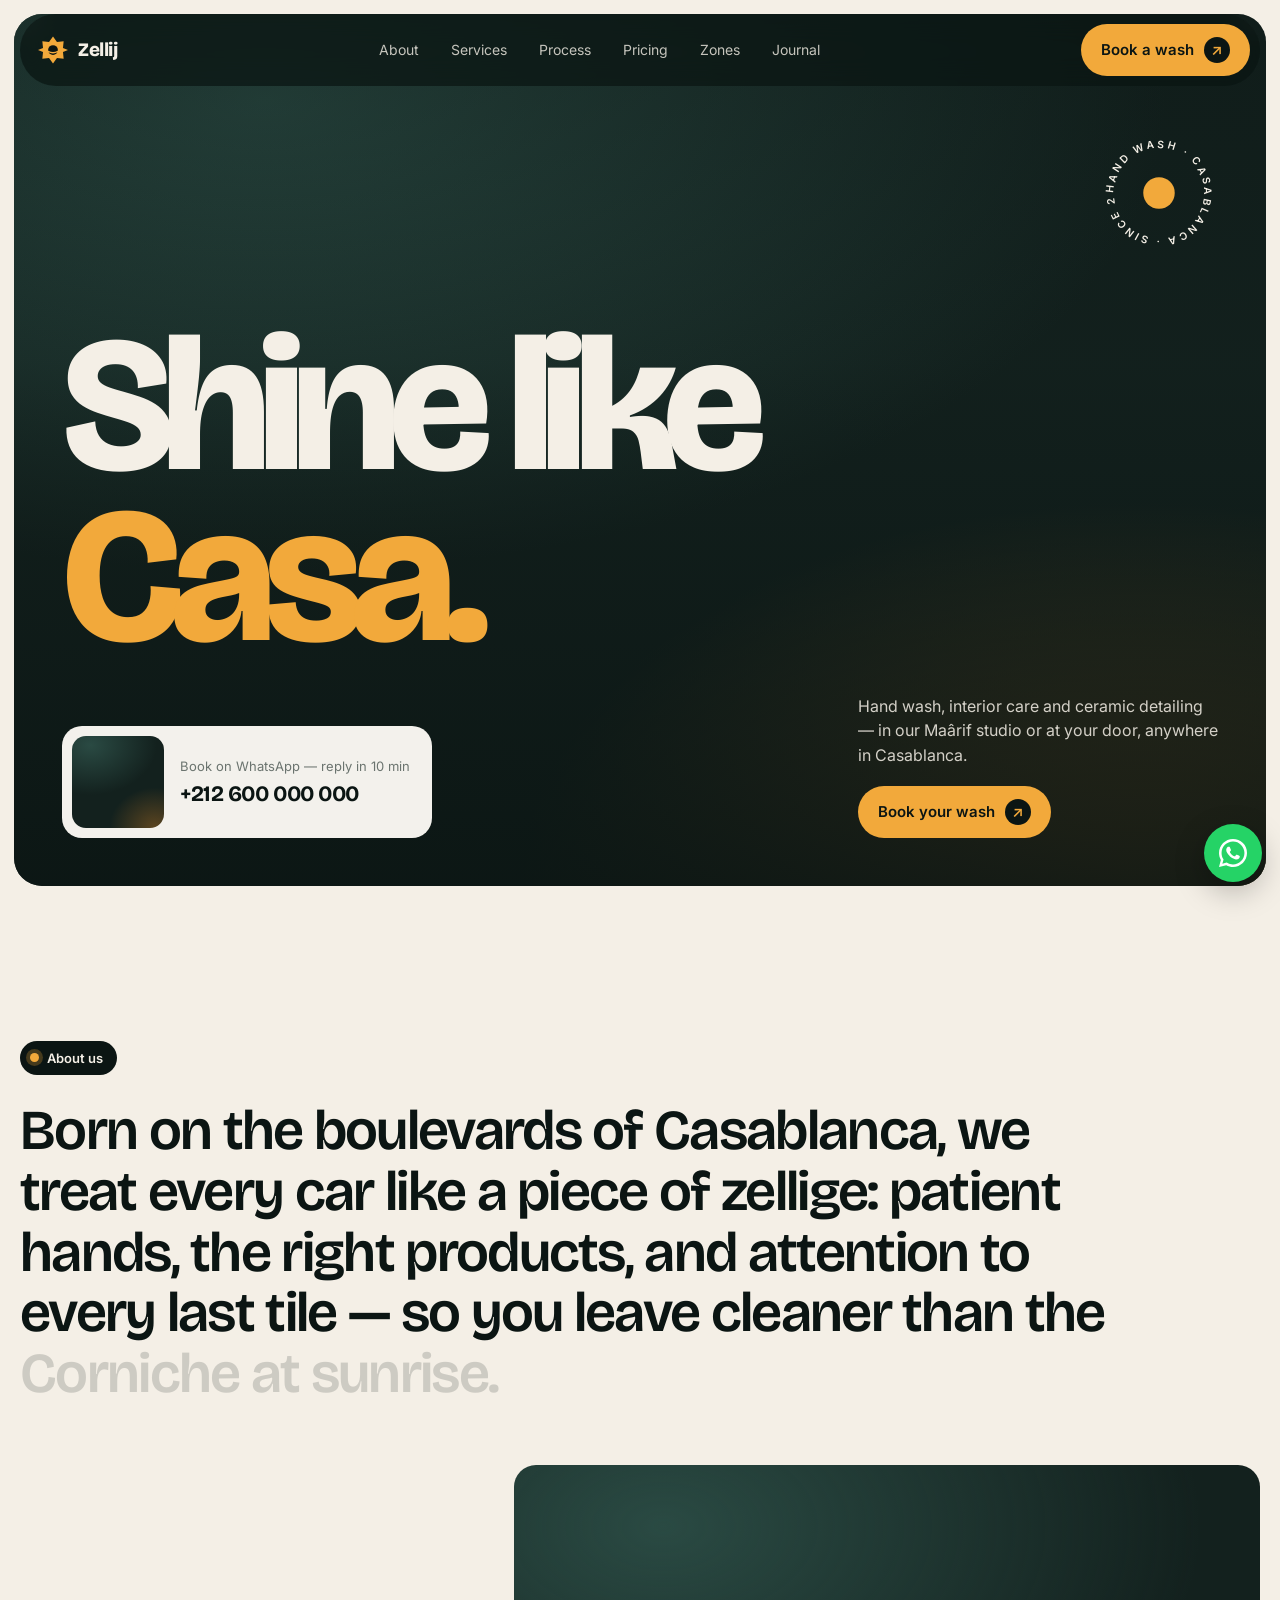
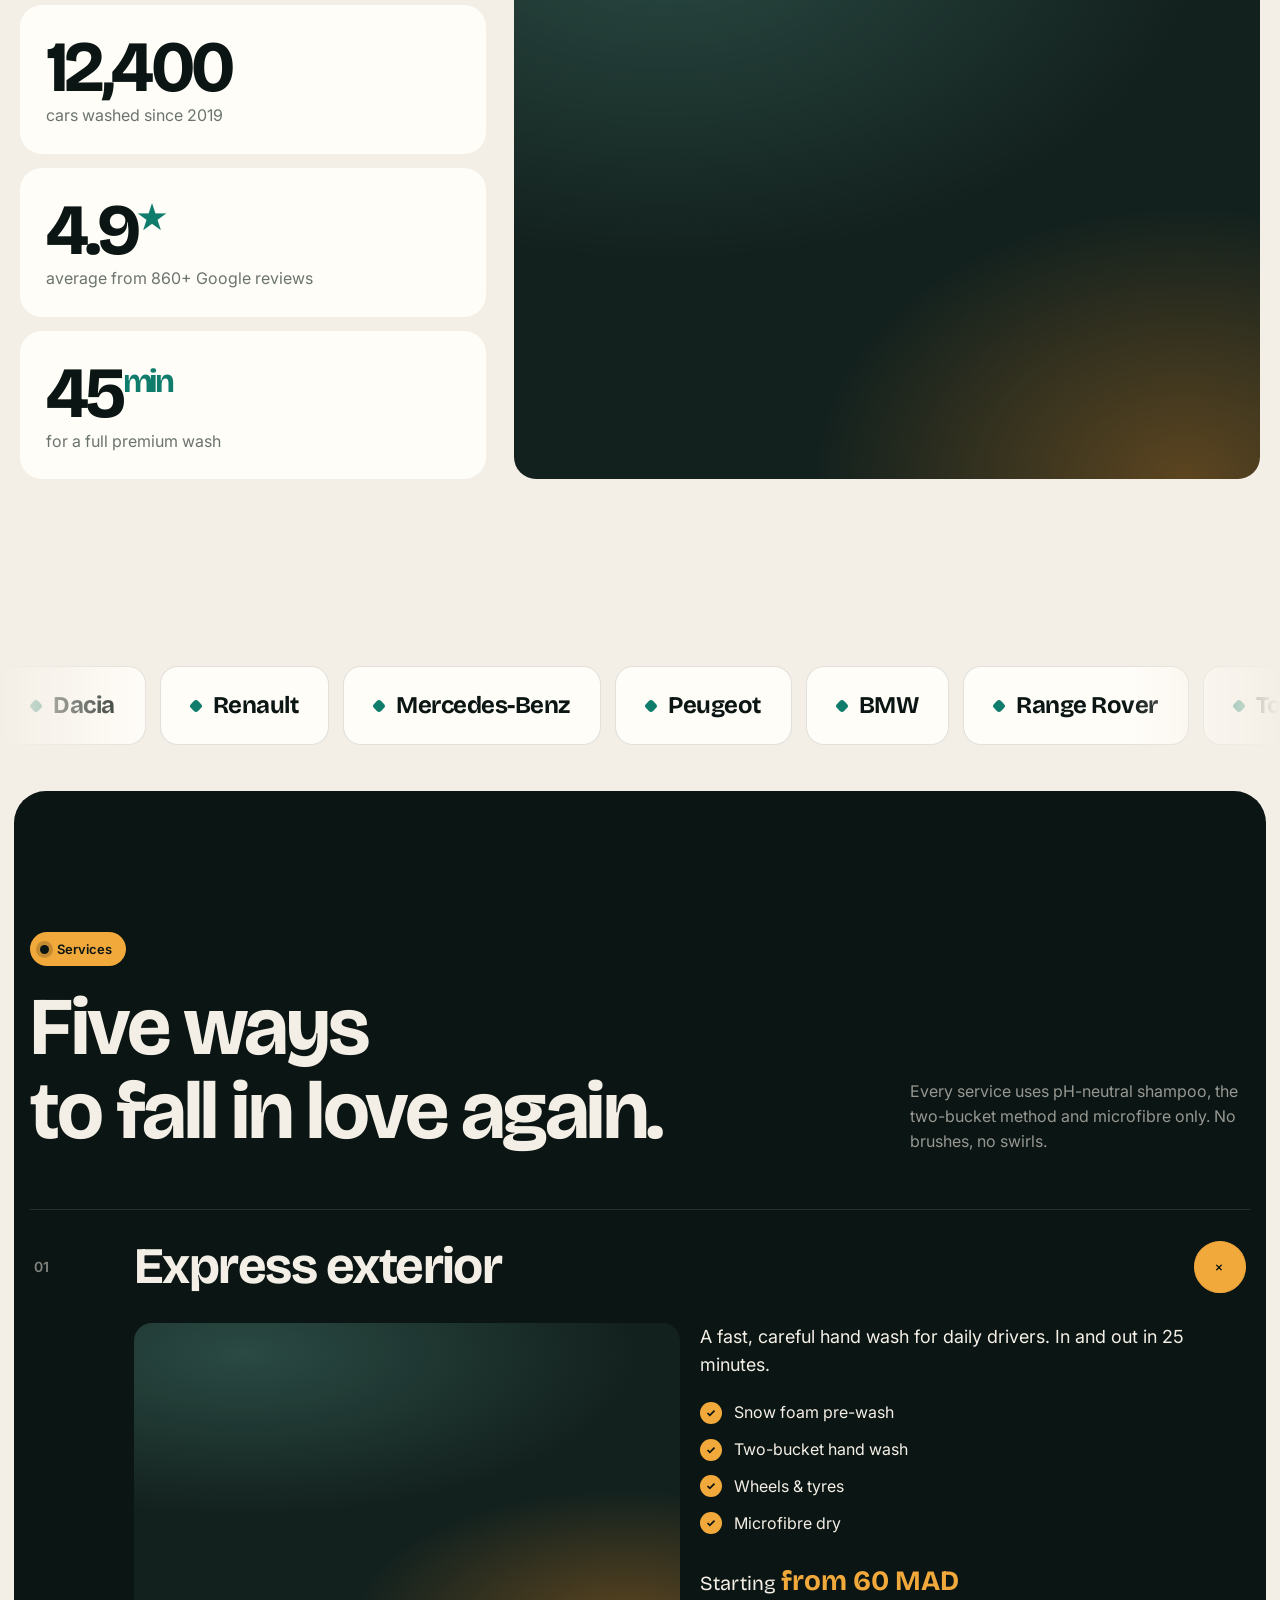
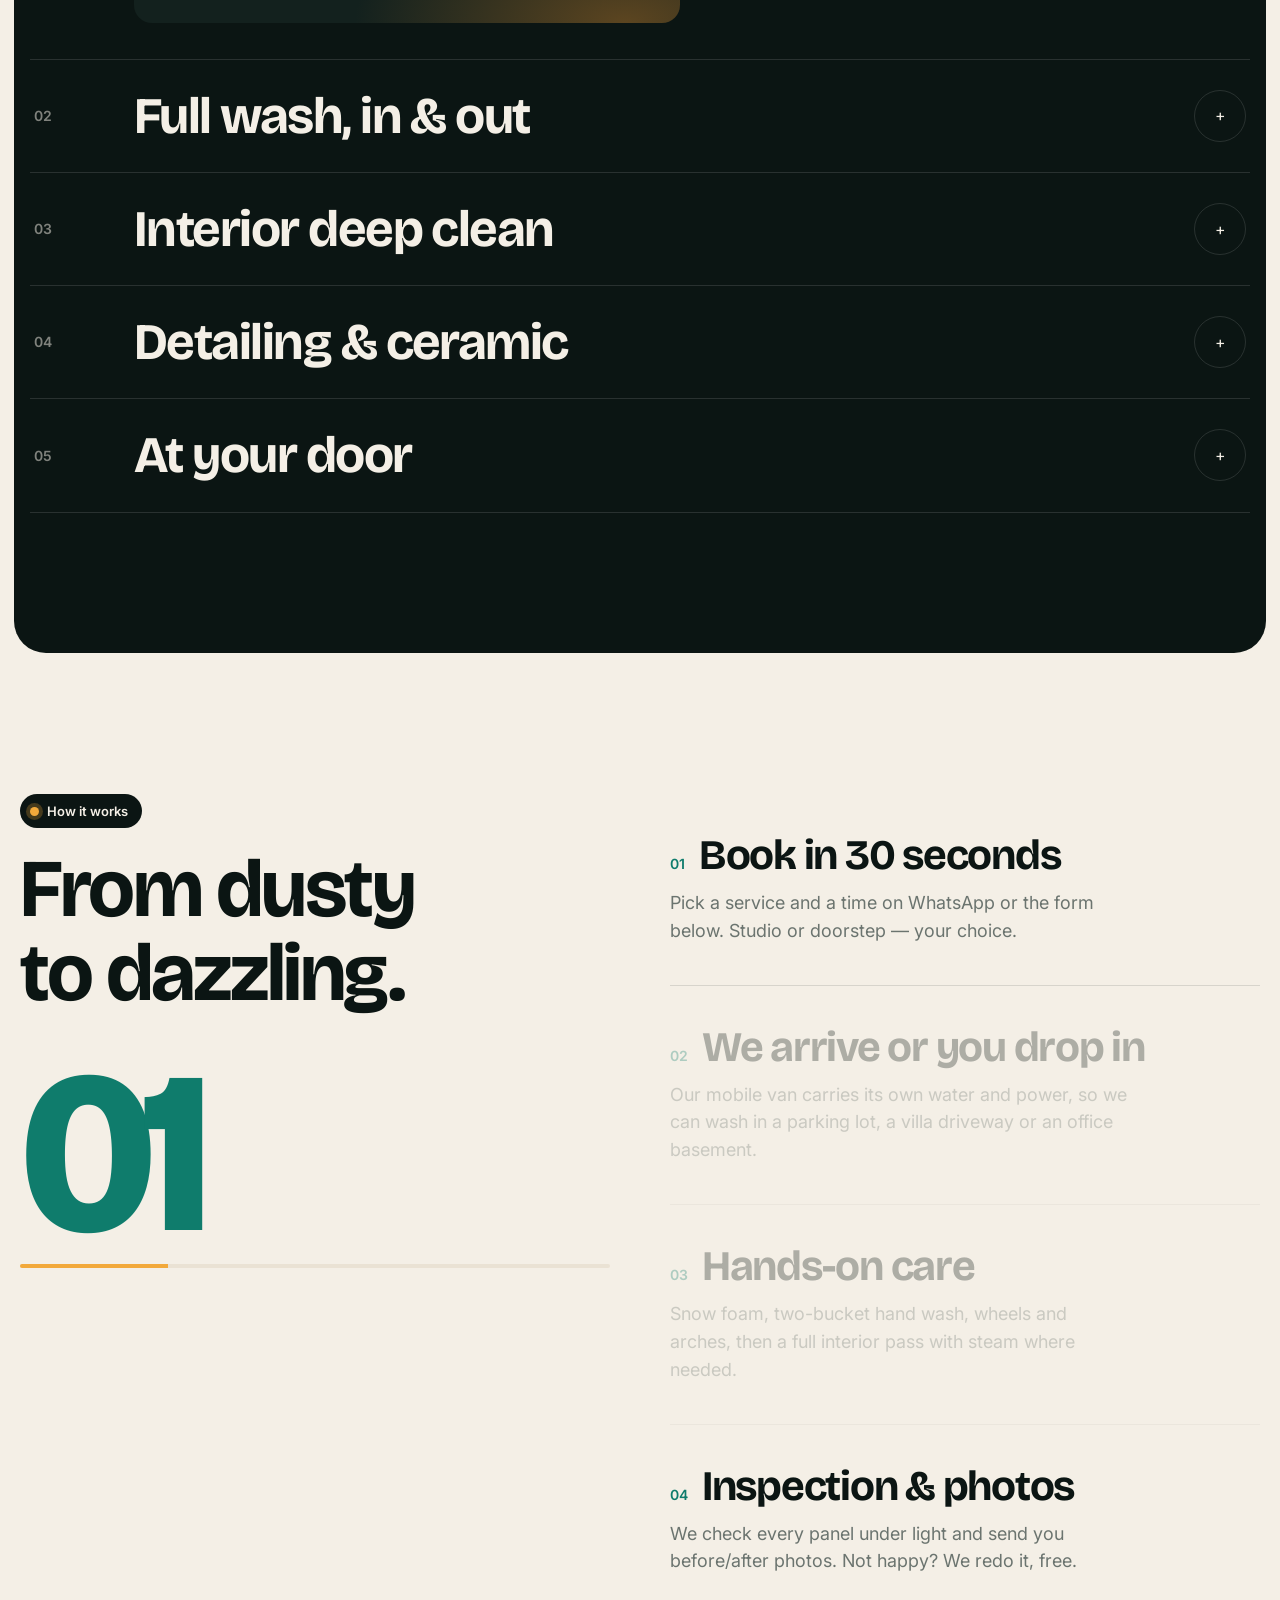
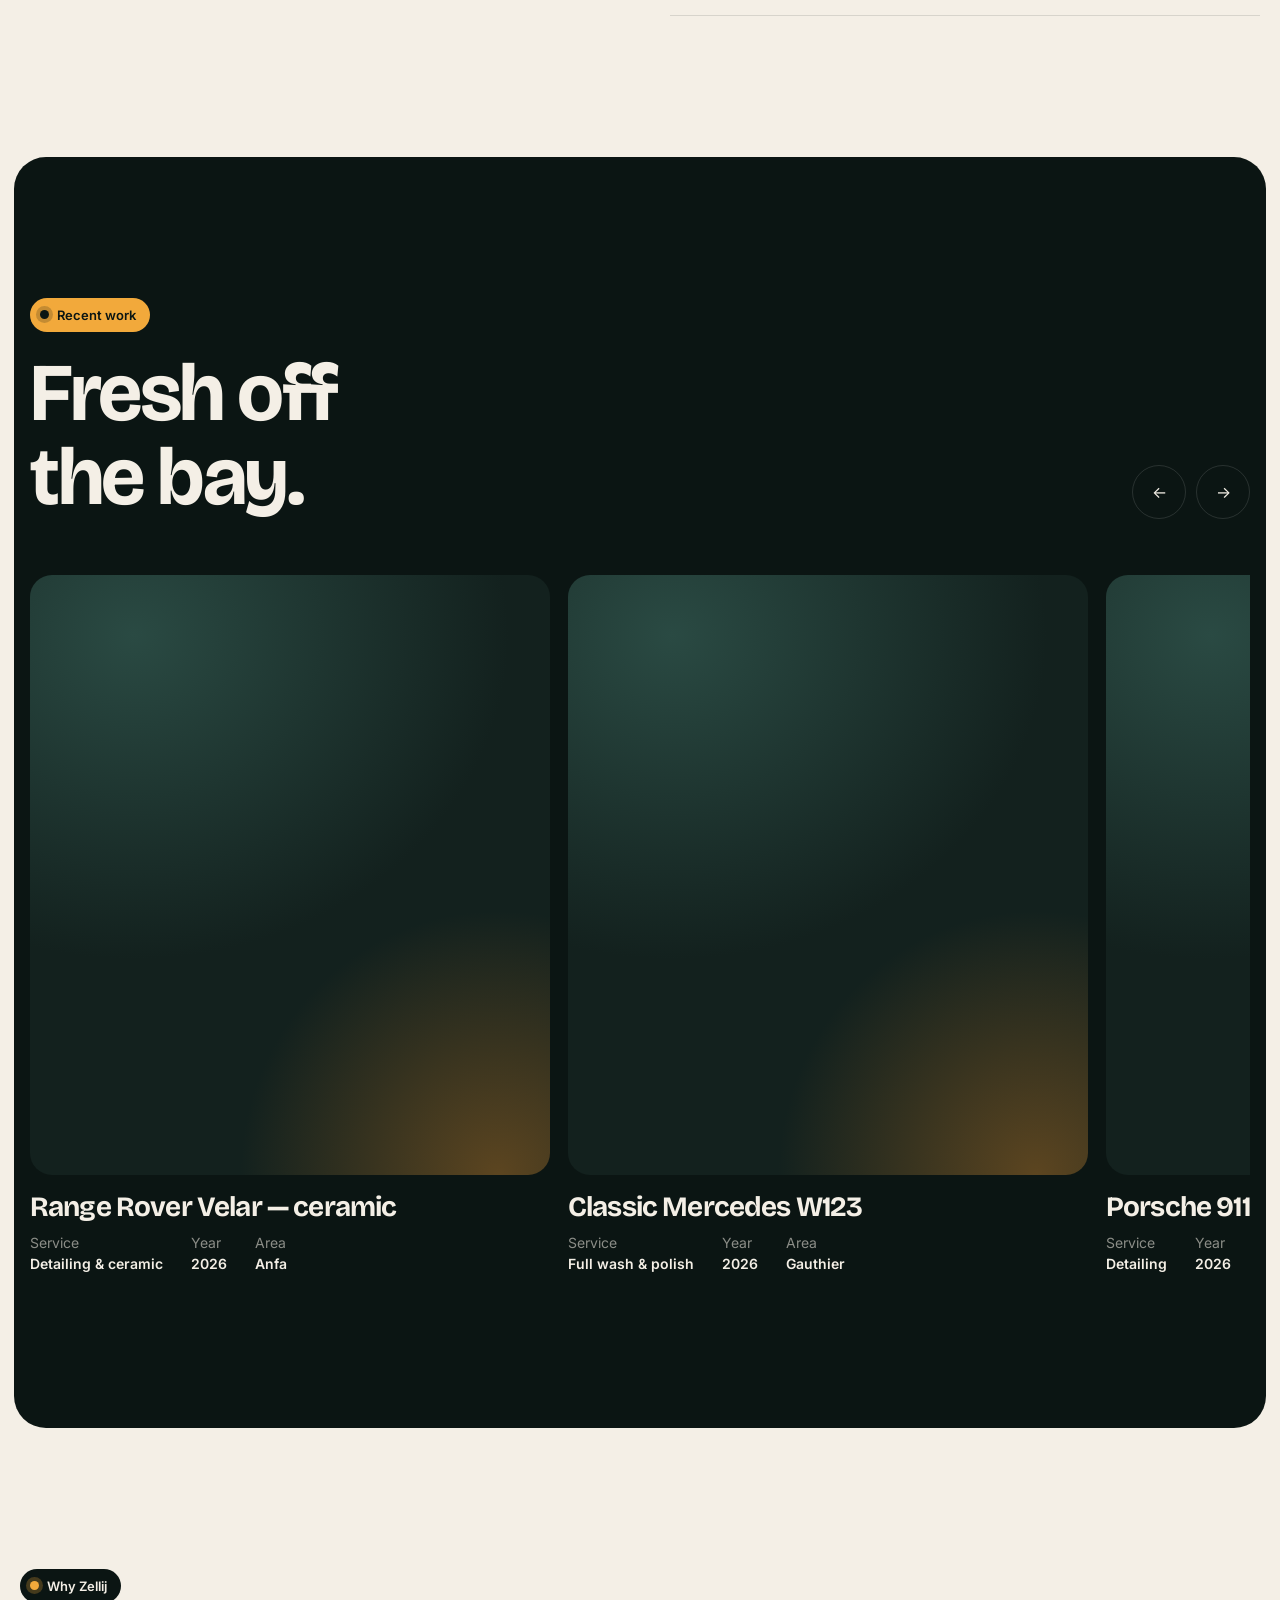
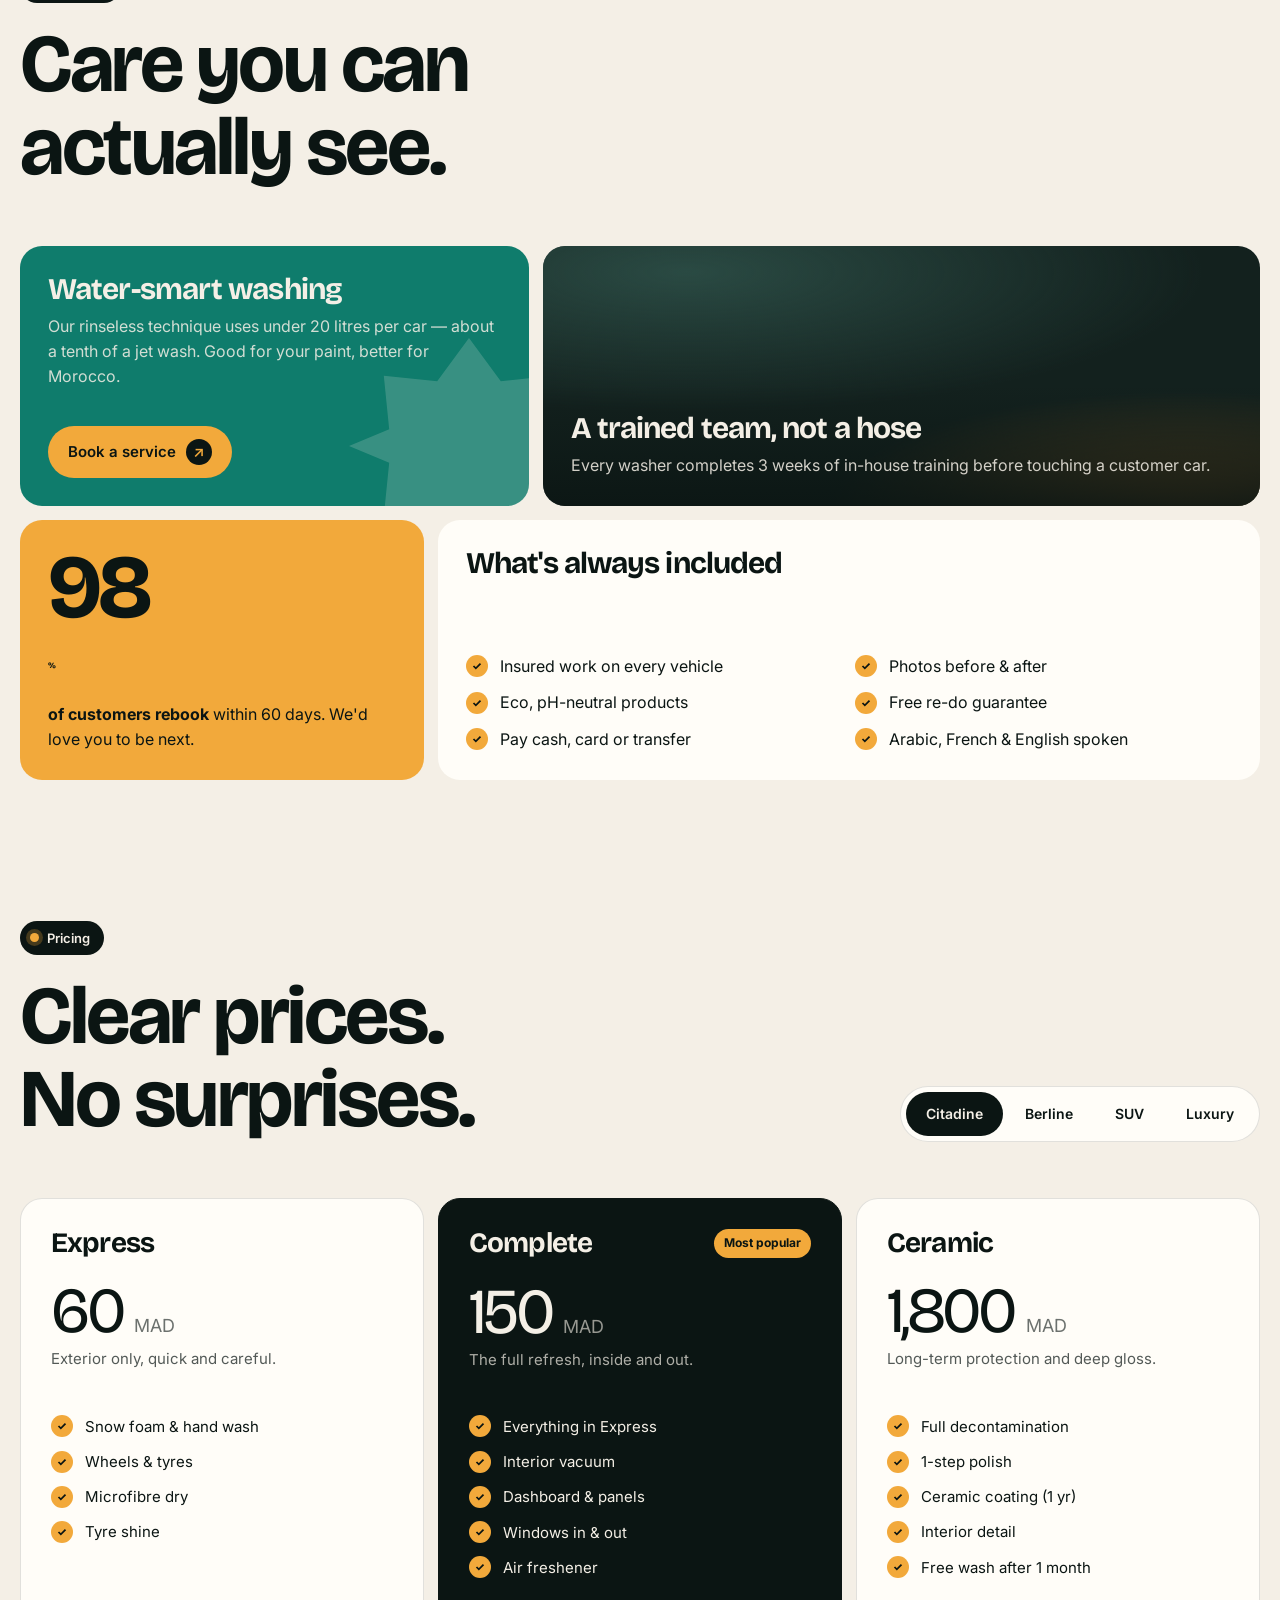
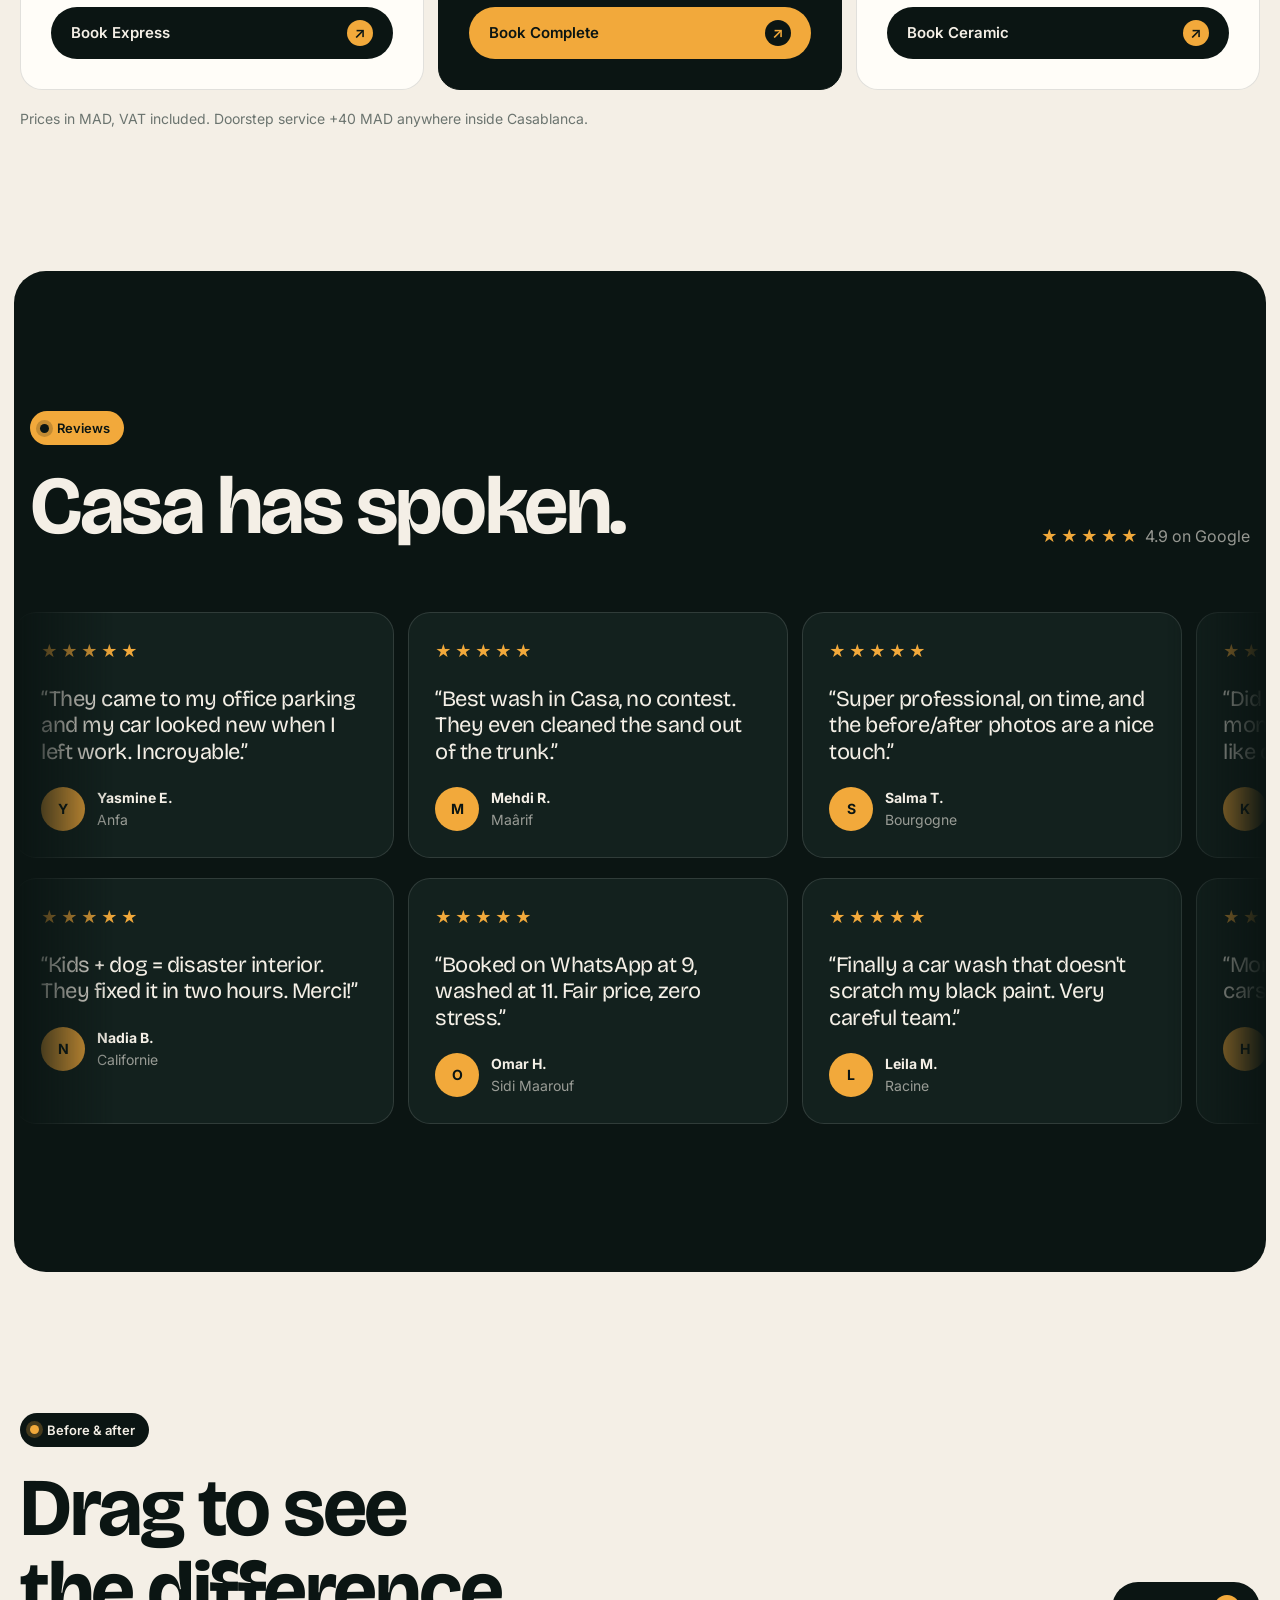
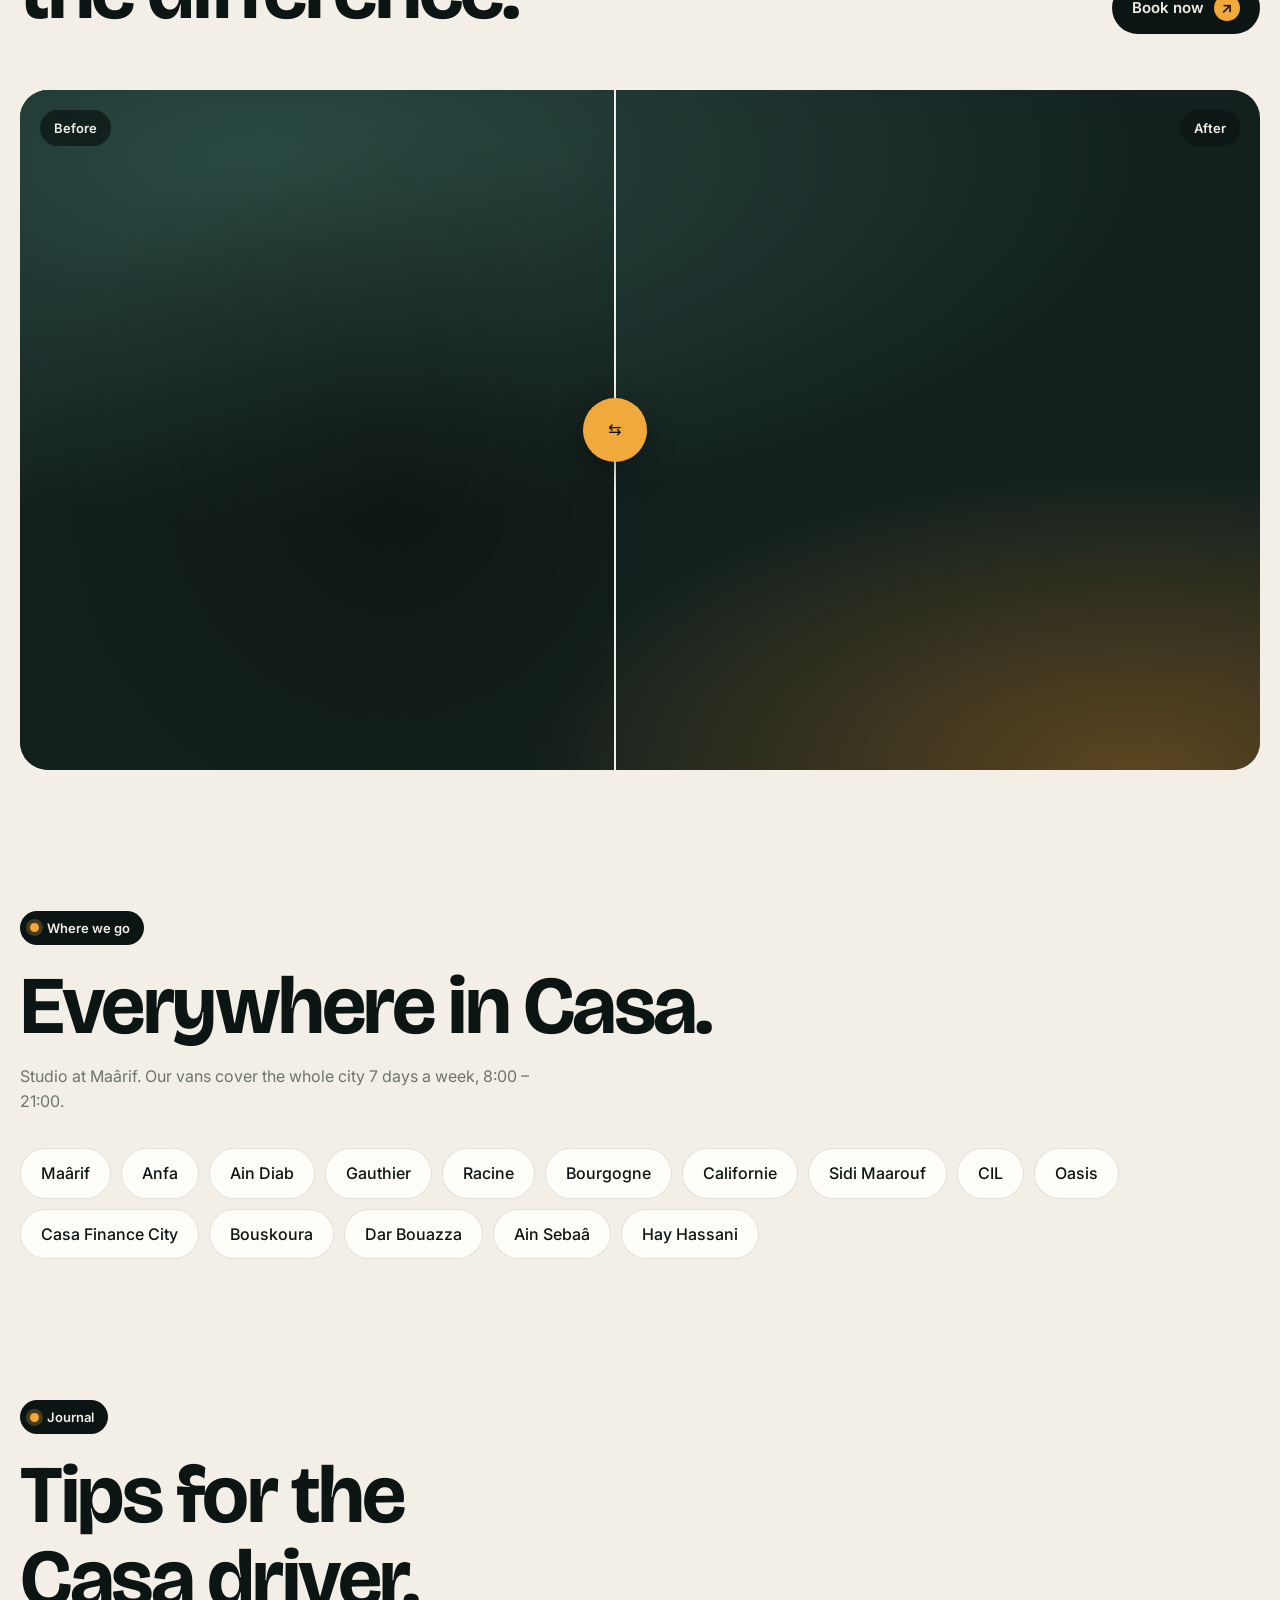
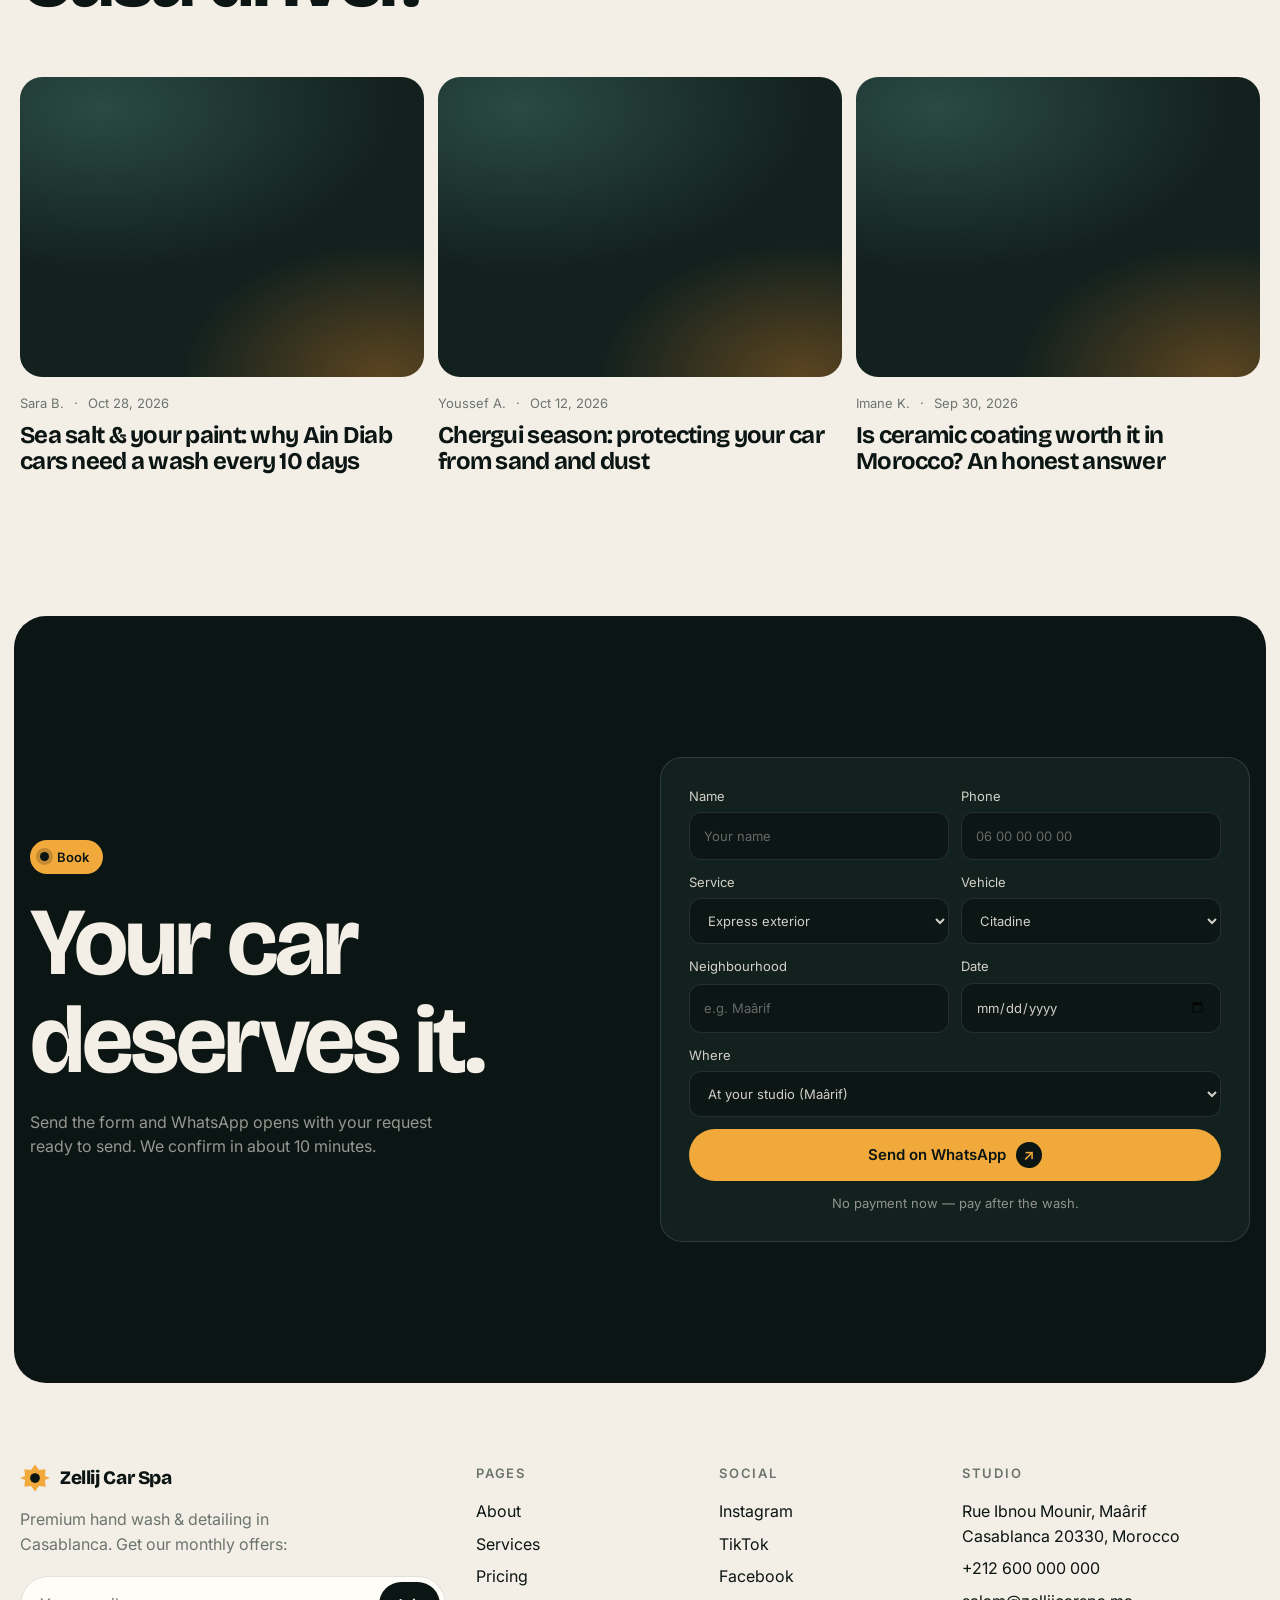
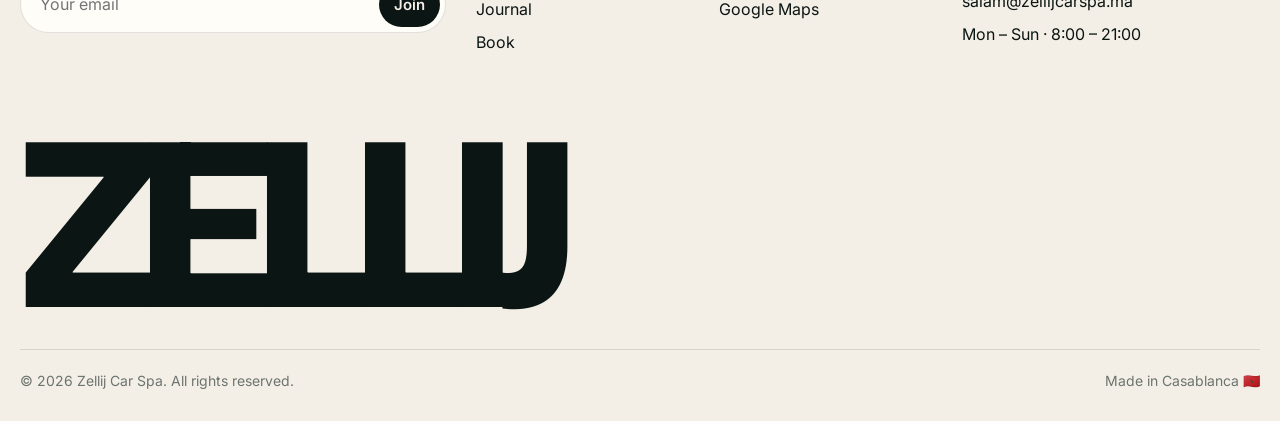
==== index.html @ 651a8e8e "Zellij Car Spa: first version of the website Co-Authored-By: Claude Opus 5.5 <noreply@anthropic.com>" ====
<!doctype html>
<html lang="en">
<head>
<meta charset="utf-8">
<meta name="viewport" content="width=device-width, initial-scale=1">
<title>Zellij Car Spa — Casablanca</title>
<meta name="description" content="Premium car wash & detailing in Casablanca. In-studio in Maârif or at your door anywhere in Casa. Book on WhatsApp.">
<link rel="preconnect" href="https://fonts.googleapis.com">
<link rel="preconnect" href="https://fonts.gstatic.com" crossorigin>
<link href="https://fonts.googleapis.com/css2?family=Bricolage+Grotesque:opsz,wght@12..96,500;12..96,700;12..96,800&family=Inter:wght@400;500;600&display=swap" rel="stylesheet">
<style>
:root{
  --ink:#0B1513;
  --ink-2:#13211E;
  --ink-3:#1C2E2A;
  --sand:#F4EFE6;
  --sand-2:#EAE2D4;
  --paper:#FFFDF8;
  --teal:#0F7C6C;
  --teal-2:#14A08B;
  --saffron:#F2A93B;
  --saffron-2:#FFC266;
  --muted:#6B746F;
  --line:rgba(11,21,19,.12);
  --line-d:rgba(255,255,255,.12);
  --r:22px;
  --ease:cubic-bezier(.2,.8,.2,1);
}
*{box-sizing:border-box;margin:0;padding:0}
html{scroll-behavior:smooth}
body{background:var(--sand);color:var(--ink);font-family:Inter,system-ui,sans-serif;font-size:16px;line-height:1.55;-webkit-font-smoothing:antialiased;overflow-x:hidden}
img{display:block;max-width:100%}
a{color:inherit;text-decoration:none}
button{font:inherit;cursor:pointer;border:0;background:none;color:inherit}
h1,h2,h3,h4{font-family:"Bricolage Grotesque",sans-serif;font-weight:700;letter-spacing:-.03em;line-height:1.02}
.wrap{width:min(1240px,100% - 32px);margin-inline:auto}
section{position:relative}

/* ---------- image slots (gradient fallback if a photo fails) ---------- */
.ph{position:relative;overflow:hidden;background:
  radial-gradient(120% 90% at 20% 10%,#2a4a43 0,transparent 60%),
  radial-gradient(90% 80% at 90% 100%,#5c4520 0,transparent 55%),var(--ink-2)}
.ph img{width:100%;height:100%;object-fit:cover;transition:transform 1.2s var(--ease),opacity .6s}
.ph img.broken{opacity:0}

/* ---------- preloader ---------- */
#loader{position:fixed;inset:0;z-index:100;background:var(--ink);display:grid;place-items:center;transition:clip-path 1s var(--ease) .2s;clip-path:inset(0 0 0 0)}
#loader.done{clip-path:inset(0 0 100% 0)}
#loader .lw{display:flex;gap:14px;align-items:center;color:var(--sand)}
#loader .count{font-family:"Bricolage Grotesque";font-size:clamp(64px,12vw,160px);font-weight:800;letter-spacing:-.05em;min-width:3ch;text-align:right}
#loader .lbl{font-size:13px;text-transform:uppercase;letter-spacing:.2em;opacity:.6}

/* ---------- nav ---------- */
.nav{position:fixed;top:14px;left:50%;transform:translateX(-50%);z-index:50;width:min(1240px,100% - 32px);display:flex;align-items:center;justify-content:space-between;padding:10px 10px 10px 18px;border-radius:999px;background:rgba(11,21,19,.72);backdrop-filter:blur(14px);-webkit-backdrop-filter:blur(14px);color:var(--sand);transition:transform .5s var(--ease)}
.nav.hide{transform:translate(-50%,-140%)}
.logo{display:flex;align-items:center;gap:10px;font-family:"Bricolage Grotesque";font-weight:800;font-size:19px;letter-spacing:-.02em}
.logo svg{width:30px;height:30px}
.nav ul{display:flex;gap:4px;list-style:none}
.nav ul a{display:block;padding:9px 14px;border-radius:999px;font-size:14px;opacity:.8;transition:.25s}
.nav ul a:hover{opacity:1;background:rgba(255,255,255,.08)}
.nav .right{display:flex;gap:8px;align-items:center}
.btn{display:inline-flex;align-items:center;gap:10px;padding:13px 20px;border-radius:999px;font-weight:600;font-size:15px;position:relative;overflow:hidden;isolation:isolate;transition:color .35s var(--ease)}
.btn .ar{width:26px;height:26px;border-radius:50%;display:grid;place-items:center;transition:transform .4s var(--ease)}
.btn:hover .ar{transform:rotate(-45deg)}
.btn::before{content:"";position:absolute;inset:0;z-index:-1;transform:translateY(101%);border-radius:inherit;transition:transform .45s var(--ease)}
.btn:hover::before{transform:none}
.btn-sf{background:var(--saffron);color:var(--ink)}
.btn-sf .ar{background:var(--ink);color:var(--saffron)}
.btn-sf::before{background:var(--saffron-2)}
.btn-ink{background:var(--ink);color:var(--sand)}
.btn-ink .ar{background:var(--saffron);color:var(--ink)}
.btn-ink::before{background:var(--teal)}
.btn-ghost{border:1px solid currentColor}
.btn-ghost::before{background:var(--sand)}
.btn-ghost:hover{color:var(--ink)}
.burger{display:none;width:44px;height:44px;border-radius:50%;background:var(--saffron);color:var(--ink);place-items:center}
.burger span{display:block;width:18px;height:2px;background:currentColor;margin:4px auto;transition:.3s}
.menu-open .burger span:first-child{transform:translateY(3px) rotate(45deg)}
.menu-open .burger span:last-child{transform:translateY(-3px) rotate(-45deg)}
.mmenu{position:fixed;inset:0;z-index:45;background:var(--ink);color:var(--sand);padding:110px 24px 30px;display:flex;flex-direction:column;justify-content:space-between;clip-path:circle(0 at calc(100% - 46px) 40px);transition:clip-path .7s var(--ease)}
.menu-open .mmenu{clip-path:circle(150% at calc(100% - 46px) 40px)}
.mmenu a.big{display:block;font-family:"Bricolage Grotesque";font-size:44px;font-weight:700;letter-spacing:-.03em;padding:4px 0;border-bottom:1px solid var(--line-d)}

/* ---------- hero ---------- */
.hero{min-height:100svh;padding:14px;display:flex}
.hero-in{position:relative;flex:1;border-radius:28px;overflow:hidden;color:var(--sand);display:flex;flex-direction:column;justify-content:flex-end;padding:clamp(20px,4vw,48px)}
.hero-bg{position:absolute;inset:0}
.hero-bg img{transform:scale(1.15)}
.hero-bg::after{content:"";position:absolute;inset:0;background:linear-gradient(180deg,rgba(11,21,19,.35) 0,rgba(11,21,19,.1) 40%,rgba(11,21,19,.85) 100%)}
.hero h1{position:relative;font-size:clamp(64px,15vw,230px);font-weight:800;letter-spacing:-.06em;line-height:.85;margin-bottom:28px}
.hero h1 .ln{display:block;overflow:hidden;padding-bottom:.04em}
.hero h1 .ln span{display:inline-block;transform:translateY(105%);transition:transform 1.1s var(--ease)}
.loaded .hero h1 .ln span{transform:none}
.loaded .hero h1 .ln:nth-child(2) span{transition-delay:.12s}
.hero h1 em{font-style:normal;color:var(--saffron)}
.hero-row{position:relative;display:flex;gap:18px;justify-content:space-between;align-items:flex-end;flex-wrap:wrap}
.hero-card{display:flex;gap:16px;align-items:center;background:rgba(255,253,248,.95);color:var(--ink);border-radius:20px;padding:10px 22px 10px 10px;max-width:420px;opacity:0;transform:translateY(30px);transition:1s var(--ease) .5s}
.hero-card .ph{width:92px;height:92px;border-radius:14px;flex:none}
.hero-card small{color:var(--muted);font-size:13px}
.hero-card b{display:block;font-family:"Bricolage Grotesque";font-size:22px;letter-spacing:-.02em}
.hero-side{max-width:360px;opacity:0;transform:translateY(30px);transition:1s var(--ease) .65s}
.hero-side p{opacity:.85;margin-bottom:18px}
.loaded .hero-card,.loaded .hero-side{opacity:1;transform:none}
.badge-rot{position:absolute;right:clamp(20px,4vw,48px);top:clamp(90px,14vw,120px);width:118px;height:118px;animation:spin 16s linear infinite}
.badge-rot text{font-size:10.5px;letter-spacing:.24em;fill:var(--sand);text-transform:uppercase;font-family:Inter;font-weight:600}
@keyframes spin{to{transform:rotate(360deg)}}

/* ---------- common ---------- */
.pad{padding:clamp(80px,11vw,150px) 0}
.tag{display:inline-flex;align-items:center;gap:8px;padding:7px 14px 7px 10px;border-radius:999px;font-size:13px;font-weight:600;background:var(--ink);color:var(--sand)}
.tag::before{content:"";width:9px;height:9px;border-radius:50%;background:var(--saffron);box-shadow:0 0 0 4px rgba(242,169,59,.25);animation:pulse 2s infinite}
.dark .tag{background:var(--saffron);color:var(--ink)}
.dark .tag::before{background:var(--ink);box-shadow:0 0 0 4px rgba(11,21,19,.2)}
@keyframes pulse{50%{box-shadow:0 0 0 7px rgba(242,169,59,0)}}
.h2{font-size:clamp(40px,6.4vw,86px);margin:20px 0 0}
.sec-head{display:flex;justify-content:space-between;align-items:flex-end;gap:24px;flex-wrap:wrap;margin-bottom:56px}
.dark{background:var(--ink);color:var(--sand);border-radius:32px;margin:0 14px}
.dark .muted{color:rgba(244,239,230,.6)}
.muted{color:var(--muted)}

/* reveal */
.rv{opacity:0;transform:translateY(40px);transition:opacity 1s var(--ease),transform 1s var(--ease)}
.rv.in{opacity:1;transform:none}
.rv-d1{transition-delay:.08s}.rv-d2{transition-delay:.16s}.rv-d3{transition-delay:.24s}
.words .w{display:inline-block;opacity:.16;transition:opacity .4s}
.words .w.on{opacity:1}

/* ---------- about ---------- */
.about-txt{font-family:"Bricolage Grotesque";font-weight:600;font-size:clamp(30px,4.4vw,60px);letter-spacing:-.03em;line-height:1.08;margin:26px 0 30px;max-width:1100px}
.about-grid{display:grid;grid-template-columns:1fr 1.6fr;gap:28px;align-items:end;margin-top:60px}
.about-img{height:clamp(320px,48vw,620px);border-radius:var(--r)}
.about-img img{transform:scale(1.2)}
.stats{display:grid;gap:14px}
.stat{background:var(--paper);border-radius:var(--r);padding:26px}
.stat b{font-family:"Bricolage Grotesque";font-size:clamp(48px,6vw,72px);letter-spacing:-.05em;line-height:1;display:block}
.stat b sup{font-size:.45em;color:var(--teal)}

/* marquee */
.marq{overflow:hidden;padding:46px 0;-webkit-mask:linear-gradient(90deg,transparent,#000 12%,#000 88%,transparent);mask:linear-gradient(90deg,transparent,#000 12%,#000 88%,transparent)}
.marq-t{display:flex;gap:14px;width:max-content;animation:mq 32s linear infinite}
.marq:hover .marq-t{animation-play-state:paused}
.chip{display:flex;align-items:center;gap:12px;padding:20px 30px;border:1px solid var(--line);border-radius:18px;font-family:"Bricolage Grotesque";font-weight:700;font-size:24px;letter-spacing:-.02em;white-space:nowrap;background:var(--paper)}
.chip i{width:10px;height:10px;border-radius:3px;background:var(--teal);transform:rotate(45deg)}
@keyframes mq{to{transform:translateX(-50%)}}

/* ---------- services ---------- */
.svc{border-top:1px solid var(--line-d)}
.svc:last-child{border-bottom:1px solid var(--line-d)}
.svc-h{width:100%;display:grid;grid-template-columns:80px 1fr auto;align-items:center;gap:20px;padding:30px 4px;text-align:left}
.svc-h .n{font-size:14px;opacity:.5;font-weight:600}
.svc-h h3{font-size:clamp(28px,4vw,52px);transition:transform .5s var(--ease),color .3s}
.svc-h:hover h3{transform:translateX(12px);color:var(--saffron)}
.svc-h .pm{width:52px;height:52px;border-radius:50%;border:1px solid var(--line-d);display:grid;place-items:center;transition:.4s var(--ease)}
.svc.open .pm{background:var(--saffron);color:var(--ink);transform:rotate(45deg);border-color:var(--saffron)}
.svc-b{display:grid;grid-template-rows:0fr;transition:grid-template-rows .6s var(--ease)}
.svc.open .svc-b{grid-template-rows:1fr}
.svc-b>div{overflow:hidden}
.svc-in{display:grid;grid-template-columns:80px 1fr 1fr;gap:20px;padding:0 4px 36px}
.svc-in .ph{border-radius:18px;height:300px}
.svc-in p{font-size:18px;margin-bottom:22px}
.ticks{list-style:none;display:grid;gap:12px}
.ticks li{display:flex;gap:12px;align-items:center}
.ticks li::before{content:"";width:22px;height:22px;flex:none;border-radius:50%;background:var(--saffron) url("data:image/svg+xml,%3Csvg xmlns='http://www.w3.org/2000/svg' viewBox='0 0 24 24' fill='none' stroke='%230B1513' stroke-width='3'%3E%3Cpath d='M6 12l4 4 8-8'/%3E%3C/svg%3E") center/14px no-repeat}
.svc-price{margin-top:24px;font-family:"Bricolage Grotesque";font-size:20px}
.svc-price b{color:var(--saffron);font-size:28px}

/* ---------- process ---------- */
.proc{display:grid;grid-template-columns:1fr 1fr;gap:60px}
.proc-sticky{position:sticky;top:110px;align-self:start}
.proc-num{font-family:"Bricolage Grotesque";font-weight:800;font-size:clamp(120px,18vw,240px);letter-spacing:-.07em;line-height:.8;color:var(--teal);margin-top:30px;height:.82em;overflow:hidden}
.proc-num div{transition:transform .7s var(--ease)}
.proc-num span{display:block;height:1em;line-height:.95}
.bar{height:4px;background:var(--sand-2);border-radius:4px;margin-top:30px;overflow:hidden}
.bar i{display:block;height:100%;width:25%;background:var(--saffron);transition:width .6s var(--ease)}
.step{padding:40px 0;border-bottom:1px solid var(--line);opacity:.3;transition:opacity .5s}
.step.on{opacity:1}
.step h3{font-size:clamp(28px,3.4vw,42px);margin-bottom:12px;display:flex;gap:14px;align-items:baseline}
.step h3 small{font-family:Inter;font-size:14px;color:var(--teal);font-weight:600;letter-spacing:0}
.step p{font-size:18px;max-width:460px}

/* ---------- works ---------- */
.works-track{display:flex;gap:18px;overflow-x:auto;scroll-snap-type:x mandatory;padding-bottom:12px;scrollbar-width:none;cursor:grab}
.works-track::-webkit-scrollbar{display:none}
.work{flex:0 0 min(520px,82vw);scroll-snap-align:start}
.work .ph{height:min(600px,100vw);border-radius:var(--r)}
.work:hover .ph img{transform:scale(1.06)}
.work h4{font-size:28px;margin:18px 0 10px}
.work dl{display:flex;gap:28px;font-size:14px}
.work dt{opacity:.55}
.work dd{font-weight:600}
.arrows{display:flex;gap:10px}
.arrows button{width:54px;height:54px;border-radius:50%;border:1px solid var(--line-d);display:grid;place-items:center;transition:.3s}
.arrows button:hover{background:var(--saffron);color:var(--ink);border-color:var(--saffron)}

/* ---------- why ---------- */
.bento{display:grid;grid-template-columns:repeat(12,1fr);gap:14px}
.bx{border-radius:var(--r);padding:28px;background:var(--paper);position:relative;overflow:hidden;min-height:260px;display:flex;flex-direction:column;justify-content:space-between}
.bx h3{font-size:30px;margin-bottom:10px}
.b1{grid-column:span 5;background:var(--teal);color:var(--sand)}
.b2{grid-column:span 7;padding:0;color:var(--sand)}
.b2 .ph{position:absolute;inset:0}
.b2 .ov{position:relative;padding:28px;margin-top:auto;background:linear-gradient(0deg,rgba(11,21,19,.85),transparent)}
.b3{grid-column:span 4;background:var(--saffron)}
.b3 b{font-family:"Bricolage Grotesque";font-size:clamp(60px,7vw,96px);letter-spacing:-.05em;line-height:.9}
.b4{grid-column:span 8}
.b4 .ticks{grid-template-columns:1fr 1fr;margin-top:20px}
.zell{position:absolute;right:-60px;bottom:-60px;width:240px;opacity:.18;animation:spin 40s linear infinite}

/* ---------- pricing ---------- */
.tabs{display:inline-flex;gap:2px;padding:5px;border-radius:999px;background:var(--paper);border:1px solid var(--line);position:relative;max-width:100%}
.tabs button{white-space:nowrap;padding:11px clamp(11px,2.6vw,20px);border-radius:999px;font-weight:600;font-size:14px;position:relative;z-index:1;transition:color .3s}
.tabs button.on{color:var(--sand)}
.tabs .pill{position:absolute;top:5px;height:calc(100% - 10px);border-radius:999px;background:var(--ink);transition:.5s var(--ease)}
.plans{display:grid;grid-template-columns:repeat(3,1fr);gap:14px;margin-top:34px}
.plan{background:var(--paper);border-radius:var(--r);padding:30px;border:1px solid var(--line);display:flex;flex-direction:column;transition:transform .5s var(--ease)}
.plan:hover{transform:translateY(-6px)}
.plan.hot{background:var(--ink);color:var(--sand);border-color:var(--ink)}
.plan .pt{display:flex;justify-content:space-between;align-items:center}
.plan h3{font-size:28px}
.plan .pop{font-size:12px;font-weight:700;background:var(--saffron);color:var(--ink);padding:5px 10px;border-radius:999px}
.plan .pr{font-family:"Bricolage Grotesque";font-size:64px;letter-spacing:-.05em;margin:22px 0 4px;line-height:1}
.plan .pr small{font-size:18px;letter-spacing:0;opacity:.6;font-family:Inter}
.plan .pr span{display:inline-block;transition:transform .4s var(--ease),opacity .4s}
.plan .pr span.flip{transform:translateY(-20px);opacity:0}
.plan p{font-size:15px;opacity:.7;margin-bottom:22px}
.plan .ticks{margin:22px 0 28px;font-size:15px}
.plan .btn{margin-top:auto;justify-content:space-between}

/* ---------- testimonials ---------- */
.tst-row{overflow:hidden;-webkit-mask:linear-gradient(90deg,transparent,#000 8%,#000 92%,transparent);mask:linear-gradient(90deg,transparent,#000 8%,#000 92%,transparent)}
.tst-t{display:flex;gap:14px;width:max-content;animation:mq 50s linear infinite;padding:7px 0}
.tst-row.rev .tst-t{animation-direction:reverse}
.tst-row:hover .tst-t{animation-play-state:paused}
.tc{width:380px;background:var(--ink-2);border:1px solid var(--line-d);border-radius:var(--r);padding:26px;display:flex;flex-direction:column;gap:22px}
.tc q{font-family:"Bricolage Grotesque";font-size:22px;line-height:1.2;letter-spacing:-.02em;quotes:none}
.tc .who{display:flex;gap:12px;align-items:center;font-size:14px}
.tc .av{width:44px;height:44px;border-radius:50%;display:grid;place-items:center;font-weight:700;color:var(--ink);background:var(--saffron)}
.stars{color:var(--saffron);letter-spacing:3px}

/* ---------- before / after ---------- */
.ba{position:relative;height:clamp(340px,56vw,680px);border-radius:28px;overflow:hidden;user-select:none;touch-action:pan-y;cursor:ew-resize}
.ba .ph{position:absolute;inset:0}
.ba .before{clip-path:inset(0 50% 0 0)}
.ba .before img{filter:grayscale(.55) brightness(.62) sepia(.5) contrast(.9)}
.ba .dirt{position:absolute;inset:0;background:radial-gradient(circle at 30% 60%,rgba(90,60,20,.45),transparent 40%),radial-gradient(circle at 70% 30%,rgba(80,60,30,.35),transparent 35%);mix-blend-mode:multiply}
.ba .handle{position:absolute;top:0;bottom:0;left:50%;width:2px;background:var(--sand);transform:translateX(-1px)}
.ba .knob{position:absolute;top:50%;left:50%;width:64px;height:64px;border-radius:50%;background:var(--saffron);transform:translate(-50%,-50%);display:grid;place-items:center;box-shadow:0 10px 30px rgba(0,0,0,.35)}
.ba .lab{position:absolute;top:20px;padding:8px 14px;border-radius:999px;background:rgba(11,21,19,.7);color:var(--sand);font-size:13px;font-weight:600;backdrop-filter:blur(8px)}

/* ---------- zones ---------- */
.zones{display:flex;flex-wrap:wrap;gap:10px;margin-top:34px}
.zones span{padding:12px 20px;border-radius:999px;border:1px solid var(--line);background:var(--paper);font-weight:500;transition:.3s}
.zones span:hover{background:var(--teal);color:var(--sand);border-color:var(--teal)}

/* ---------- blog ---------- */
.posts{display:grid;grid-template-columns:repeat(3,1fr);gap:14px}
.post .ph{height:300px;border-radius:var(--r)}
.post:hover .ph img{transform:scale(1.06)}
.post .meta{display:flex;gap:10px;font-size:13px;color:var(--muted);margin:16px 0 8px}
.post h4{font-size:24px;line-height:1.12;transition:color .3s}
.post:hover h4{color:var(--teal)}

/* ---------- book ---------- */
.book{display:grid;grid-template-columns:1fr 1fr;gap:40px;align-items:center}
.book h2{font-size:clamp(48px,7.5vw,110px)}
form{background:var(--ink-2);border:1px solid var(--line-d);padding:28px;border-radius:var(--r);display:grid;grid-template-columns:1fr 1fr;gap:12px}
form label{display:grid;gap:6px;font-size:13px;opacity:.85}
form .full{grid-column:1/-1}
input,select{font:inherit;width:100%;background:var(--ink);color:var(--sand);border:1px solid var(--line-d);border-radius:12px;padding:13px 14px;outline:none;transition:border-color .3s}
input:focus,select:focus{border-color:var(--saffron)}
form .btn{justify-content:center}
.note{font-size:13px;opacity:.55;text-align:center}

/* ---------- footer ---------- */
footer{padding:80px 0 30px}
.fgrid{display:grid;grid-template-columns:2fr 1fr 1fr 1.4fr;gap:30px}
footer h5{font-size:13px;text-transform:uppercase;letter-spacing:.14em;color:var(--muted);margin-bottom:16px;font-weight:600}
footer ul{list-style:none;display:grid;gap:8px}
footer ul a:hover{color:var(--teal)}
.news{display:flex;margin-top:20px;background:var(--paper);border:1px solid var(--line);border-radius:999px;padding:5px}
.news input{background:none;color:var(--ink);border:0;padding:10px 14px}
.giant{font-family:"Bricolage Grotesque";font-weight:800;font-size:clamp(70px,19.5vw,290px);letter-spacing:-.07em;line-height:.8;margin-top:70px;color:var(--ink);white-space:nowrap;overflow:hidden}
.giant span{display:inline-block;transform:translateY(100%);transition:transform 1.2s var(--ease)}
.giant.in span{transform:none}
.fbot{display:flex;justify-content:space-between;gap:12px;flex-wrap:wrap;border-top:1px solid var(--line);padding-top:20px;margin-top:24px;font-size:14px;color:var(--muted)}

/* whatsapp float */
.wa{position:fixed;right:18px;bottom:18px;z-index:40;width:58px;height:58px;border-radius:50%;background:#25D366;color:#fff;display:grid;place-items:center;box-shadow:0 10px 30px rgba(0,0,0,.25);transform:scale(0);transition:transform .5s var(--ease)}
.loaded .wa{transform:scale(1)}
.wa:hover{transform:scale(1.08)}

/* cursor */
.cur{position:fixed;top:0;left:0;width:84px;height:84px;margin:-42px 0 0 -42px;border-radius:50%;background:var(--saffron);color:var(--ink);display:grid;place-items:center;font-size:13px;font-weight:700;pointer-events:none;z-index:60;transform:scale(0);transition:transform .35s var(--ease)}
.cur.on{transform:scale(1)}

/* ---------- responsive ---------- */
@media (max-width:980px){
  .nav ul,.nav .right .btn{display:none}
  .burger{display:grid}
  .about-grid,.proc,.book{grid-template-columns:1fr}
  .proc-sticky{position:relative;top:0}
  .proc-num{display:none}
  .step{opacity:1}
  .plans,.posts{grid-template-columns:1fr}
  .b1,.b2,.b3,.b4{grid-column:span 12}
  .b2{min-height:340px}
  .fgrid{grid-template-columns:1fr 1fr}
  .svc-in{grid-template-columns:1fr}
  .svc-in>span{display:none}
  .badge-rot{display:none}
}
@media (max-width:600px){
  .svc-h{grid-template-columns:40px 1fr auto;gap:12px}
  .svc-h .pm{width:42px;height:42px}
  .b4 .ticks{grid-template-columns:1fr}
  form{grid-template-columns:1fr;padding:20px}
  .fgrid{grid-template-columns:1fr}
  .tc{width:300px}
  .hero-card b{font-size:19px}
  .dark{margin:0 8px;border-radius:24px}
  .hero{padding:8px}
}
@media (prefers-reduced-motion:reduce){
  *,*::before,*::after{animation:none!important;transition:none!important}
  .rv,.hero h1 .ln span,.hero-card,.hero-side,.giant span{opacity:1;transform:none}
  .words .w{opacity:1}
}
</style>
</head>
<body>

<div id="loader" aria-hidden="true"><div class="lw"><div class="count" id="cnt">0</div><div class="lbl">Zellij<br>Car Spa<br>Casablanca</div></div></div>
<div class="cur" id="cur">Drag</div>

<!-- NAV -->
<header class="nav" id="nav">
  <a href="#top" class="logo" aria-label="Zellij Car Spa home">
    <svg viewBox="0 0 40 40" fill="none"><path d="M20 2l5.3 7.2 8.9-.9-.9 8.9L40 20l-6.7 2.8.9 8.9-8.9-.9L20 38l-5.3-7.2-8.9.9.9-8.9L0 20l6.7-2.8-.9-8.9 8.9.9z" fill="#F2A93B"/><circle cx="20" cy="20" r="6.5" fill="#0B1513"/><path d="M14 22c3 2 9 2 12 0" stroke="#F2A93B" stroke-width="2" stroke-linecap="round"/></svg>
    Zellij
  </a>
  <ul>
    <li><a href="#about">About</a></li>
    <li><a href="#services">Services</a></li>
    <li><a href="#process">Process</a></li>
    <li><a href="#pricing">Pricing</a></li>
    <li><a href="#zones">Zones</a></li>
    <li><a href="#blog">Journal</a></li>
  </ul>
  <div class="right">
    <a href="#book" class="btn btn-sf">Book a wash <span class="ar">↗</span></a>
    <button class="burger" id="burger" aria-label="Open menu"><span></span><span></span></button>
  </div>
</header>
<nav class="mmenu" aria-label="Mobile">
  <div>
    <a class="big" href="#about">About</a>
    <a class="big" href="#services">Services</a>
    <a class="big" href="#pricing">Pricing</a>
    <a class="big" href="#zones">Zones</a>
    <a class="big" href="#book">Book</a>
  </div>
  <div class="muted">Maârif, Casablanca · +212 600 000 000</div>
</nav>

<main id="top">
<!-- HERO -->
<section class="hero">
  <div class="hero-in">
    <div class="hero-bg ph" data-par="0.25"><img src="https://images.unsplash.com/photo-1601362840469-51e4d8d58785?auto=format&fit=crop&w=2000&q=80" alt="Car covered in foam during a hand wash"></div>
    <svg class="badge-rot" viewBox="0 0 120 120" aria-hidden="true"><defs><path id="c" d="M60 60m-46 0a46 46 0 1 1 92 0a46 46 0 1 1-92 0"/></defs><text><textPath href="#c">Hand wash · Casablanca · Since 2019 ·</textPath></text><circle cx="60" cy="60" r="16" fill="#F2A93B"/></svg>
    <h1><span class="ln"><span>Shine like</span></span><span class="ln"><span><em>Casa.</em></span></span></h1>
    <div class="hero-row">
      <div class="hero-card">
        <div class="ph"><img src="https://images.unsplash.com/photo-1607860108855-64acf2078ed9?auto=format&fit=crop&w=300&q=80" alt=""></div>
        <div><small>Book on WhatsApp — reply in 10 min</small><b>+212 600 000 000</b></div>
      </div>
      <div class="hero-side">
        <p>Hand wash, interior care and ceramic detailing — in our Maârif studio or at your door, anywhere in Casablanca.</p>
        <a href="#book" class="btn btn-sf">Book your wash <span class="ar">↗</span></a>
      </div>
    </div>
  </div>
</section>

<!-- ABOUT -->
<section class="pad" id="about">
  <div class="wrap">
    <span class="tag rv">About us</span>
    <p class="about-txt words" id="words">Born on the boulevards of Casablanca, we treat every car like a piece of zellige: patient hands, the right products, and attention to every last tile — so you leave cleaner than the Corniche at sunrise.</p>
    <div class="about-grid">
      <div class="stats">
        <div class="stat rv"><b data-count="12400">0</b><span class="muted">cars washed since 2019</span></div>
        <div class="stat rv rv-d1"><b><span data-count="4.9" data-dec="1">0</span><sup>★</sup></b><span class="muted">average from 860+ Google reviews</span></div>
        <div class="stat rv rv-d2"><b><span data-count="45">0</span><sup>min</sup></b><span class="muted">for a full premium wash</span></div>
      </div>
      <div class="about-img ph rv" data-par="0.12"><img src="https://images.unsplash.com/photo-1520340356584-f9917d1eea6f?auto=format&fit=crop&w=1600&q=80" alt="Detailer polishing a car" loading="lazy"></div>
    </div>
  </div>
</section>

<div class="marq" aria-label="Brands we care for">
  <div class="marq-t">
    <div class="chip"><i></i>Dacia</div><div class="chip"><i></i>Renault</div><div class="chip"><i></i>Mercedes-Benz</div><div class="chip"><i></i>Peugeot</div><div class="chip"><i></i>BMW</div><div class="chip"><i></i>Range Rover</div><div class="chip"><i></i>Toyota</div><div class="chip"><i></i>Audi</div><div class="chip"><i></i>Hyundai</div><div class="chip"><i></i>Porsche</div>
    <div class="chip"><i></i>Dacia</div><div class="chip"><i></i>Renault</div><div class="chip"><i></i>Mercedes-Benz</div><div class="chip"><i></i>Peugeot</div><div class="chip"><i></i>BMW</div><div class="chip"><i></i>Range Rover</div><div class="chip"><i></i>Toyota</div><div class="chip"><i></i>Audi</div><div class="chip"><i></i>Hyundai</div><div class="chip"><i></i>Porsche</div>
  </div>
</div>

<!-- SERVICES -->
<section class="dark pad" id="services">
  <div class="wrap">
    <div class="sec-head">
      <div><span class="tag rv">Services</span><h2 class="h2 rv rv-d1">Five ways<br>to fall in love again.</h2></div>
      <p class="muted rv" style="max-width:340px">Every service uses pH-neutral shampoo, the two-bucket method and microfibre only. No brushes, no swirls.</p>
    </div>
    <div class="svcs" id="svcs"></div>
  </div>
</section>

<!-- PROCESS -->
<section class="pad" id="process">
  <div class="wrap proc">
    <div class="proc-sticky">
      <span class="tag rv">How it works</span>
      <h2 class="h2 rv rv-d1">From dusty<br>to dazzling.</h2>
      <div class="proc-num" aria-hidden="true"><div id="pn"><span>01</span><span>02</span><span>03</span><span>04</span></div></div>
      <div class="bar"><i id="pbar"></i></div>
    </div>
    <div>
      <div class="step on"><h3><small>01</small>Book in 30 seconds</h3><p class="muted">Pick a service and a time on WhatsApp or the form below. Studio or doorstep — your choice.</p></div>
      <div class="step"><h3><small>02</small>We arrive or you drop in</h3><p class="muted">Our mobile van carries its own water and power, so we can wash in a parking lot, a villa driveway or an office basement.</p></div>
      <div class="step"><h3><small>03</small>Hands-on care</h3><p class="muted">Snow foam, two-bucket hand wash, wheels and arches, then a full interior pass with steam where needed.</p></div>
      <div class="step"><h3><small>04</small>Inspection &amp; photos</h3><p class="muted">We check every panel under light and send you before/after photos. Not happy? We redo it, free.</p></div>
    </div>
  </div>
</section>

<!-- WORKS -->
<section class="dark pad" id="works">
  <div class="wrap">
    <div class="sec-head">
      <div><span class="tag rv">Recent work</span><h2 class="h2 rv rv-d1">Fresh off<br>the bay.</h2></div>
      <div class="arrows"><button id="wPrev" aria-label="Previous">←</button><button id="wNext" aria-label="Next">→</button></div>
    </div>
  </div>
  <div class="wrap"><div class="works-track" id="works-track"></div></div>
</section>

<!-- WHY -->
<section class="pad">
  <div class="wrap">
    <div class="sec-head"><div><span class="tag rv">Why Zellij</span><h2 class="h2 rv rv-d1">Care you can<br>actually see.</h2></div></div>
    <div class="bento">
      <div class="bx b1 rv">
        <svg class="zell" viewBox="0 0 40 40"><path d="M20 2l5.3 7.2 8.9-.9-.9 8.9L40 20l-6.7 2.8.9 8.9-8.9-.9L20 38l-5.3-7.2-8.9.9.9-8.9L0 20l6.7-2.8-.9-8.9 8.9.9z" fill="#F4EFE6"/></svg>
        <div><h3>Water-smart washing</h3><p style="opacity:.85">Our rinseless technique uses under 20 litres per car — about a tenth of a jet wash. Good for your paint, better for Morocco.</p></div>
        <a href="#book" class="btn btn-sf" style="align-self:flex-start;margin-top:22px">Book a service <span class="ar">↗</span></a>
      </div>
      <div class="bx b2 rv rv-d1">
        <div class="ph"><img src="https://images.unsplash.com/photo-1619405399517-d7fce0f13302?auto=format&fit=crop&w=1400&q=80" alt="Detailer cleaning a car interior" loading="lazy"></div>
        <div class="ov"><h3>A trained team, not a hose</h3><p style="opacity:.85">Every washer completes 3 weeks of in-house training before touching a customer car.</p></div>
      </div>
      <div class="bx b3 rv">
        <b data-count="98">0</b><b style="font-size:.5em">%</b>
        <p><strong>of customers rebook</strong> within 60 days. We'd love you to be next.</p>
      </div>
      <div class="bx b4 rv rv-d1">
        <h3>What's always included</h3>
        <ul class="ticks">
          <li>Insured work on every vehicle</li><li>Photos before &amp; after</li>
          <li>Eco, pH-neutral products</li><li>Free re-do guarantee</li>
          <li>Pay cash, card or transfer</li><li>Arabic, French &amp; English spoken</li>
        </ul>
      </div>
    </div>
  </div>
</section>

<!-- PRICING -->
<section class="pad" id="pricing" style="padding-top:0">
  <div class="wrap">
    <div class="sec-head">
      <div><span class="tag rv">Pricing</span><h2 class="h2 rv rv-d1">Clear prices.<br>No surprises.</h2></div>
      <div class="tabs rv" id="tabs"><span class="pill"></span></div>
    </div>
    <div class="plans" id="plans"></div>
    <p class="muted" style="margin-top:18px;font-size:14px">Prices in MAD, VAT included. Doorstep service +40 MAD anywhere inside Casablanca.</p>
  </div>
</section>

<!-- TESTIMONIALS -->
<section class="dark pad" id="reviews" style="overflow:hidden">
  <div class="wrap"><div class="sec-head"><div><span class="tag rv">Reviews</span><h2 class="h2 rv rv-d1">Casa has spoken.</h2></div><div class="rv"><span class="stars">★★★★★</span> <span class="muted">4.9 on Google</span></div></div></div>
  <div class="tst-row"><div class="tst-t" id="t1"></div></div>
  <div class="tst-row rev" style="margin-top:6px"><div class="tst-t" id="t2"></div></div>
</section>

<!-- BEFORE AFTER -->
<section class="pad">
  <div class="wrap">
    <div class="sec-head"><div><span class="tag rv">Before &amp; after</span><h2 class="h2 rv rv-d1">Drag to see<br>the difference.</h2></div><a href="#book" class="btn btn-ink rv">Book now <span class="ar">↗</span></a></div>
    <div class="ba rv" id="ba">
      <div class="ph after"><img src="https://images.unsplash.com/photo-1503376780353-7e6692767b70?auto=format&fit=crop&w=2000&q=80" alt="Clean shiny sports car" loading="lazy"></div>
      <div class="ph before"><img src="https://images.unsplash.com/photo-1503376780353-7e6692767b70?auto=format&fit=crop&w=2000&q=80" alt="" loading="lazy"><div class="dirt"></div></div>
      <span class="lab" style="left:20px">Before</span><span class="lab" style="right:20px">After</span>
      <div class="handle"></div>
      <div class="knob" aria-hidden="true">⇆</div>
    </div>
  </div>
</section>

<!-- ZONES -->
<section class="pad" id="zones" style="padding-top:0">
  <div class="wrap">
    <span class="tag rv">Where we go</span>
    <h2 class="h2 rv rv-d1">Everywhere in Casa.</h2>
    <p class="muted rv" style="max-width:520px;margin-top:16px">Studio at Maârif. Our vans cover the whole city 7 days a week, 8:00 – 21:00.</p>
    <div class="zones rv">
      <span>Maârif</span><span>Anfa</span><span>Ain Diab</span><span>Gauthier</span><span>Racine</span><span>Bourgogne</span><span>Californie</span><span>Sidi Maarouf</span><span>CIL</span><span>Oasis</span><span>Casa Finance City</span><span>Bouskoura</span><span>Dar Bouazza</span><span>Ain Sebaâ</span><span>Hay Hassani</span>
    </div>
  </div>
</section>

<!-- BLOG -->
<section class="pad" id="blog" style="padding-top:0">
  <div class="wrap">
    <div class="sec-head"><div><span class="tag rv">Journal</span><h2 class="h2 rv rv-d1">Tips for the<br>Casa driver.</h2></div></div>
    <div class="posts">
      <a href="#" class="post rv"><div class="ph"><img src="https://images.unsplash.com/photo-1552519507-da3b142c6e3d?auto=format&fit=crop&w=900&q=80" alt="" loading="lazy"></div><div class="meta"><span>Sara B.</span>·<span>Oct 28, 2026</span></div><h4>Sea salt &amp; your paint: why Ain Diab cars need a wash every 10 days</h4></a>
      <a href="#" class="post rv rv-d1"><div class="ph"><img src="https://images.unsplash.com/photo-1494976388531-d1058494cdd8?auto=format&fit=crop&w=900&q=80" alt="" loading="lazy"></div><div class="meta"><span>Youssef A.</span>·<span>Oct 12, 2026</span></div><h4>Chergui season: protecting your car from sand and dust</h4></a>
      <a href="#" class="post rv rv-d2"><div class="ph"><img src="https://images.unsplash.com/photo-1583121274602-3e2820c69888?auto=format&fit=crop&w=900&q=80" alt="" loading="lazy"></div><div class="meta"><span>Imane K.</span>·<span>Sep 30, 2026</span></div><h4>Is ceramic coating worth it in Morocco? An honest answer</h4></a>
    </div>
  </div>
</section>

<!-- BOOK -->
<section class="dark pad" id="book">
  <div class="wrap book">
    <div>
      <span class="tag rv">Book</span>
      <h2 class="rv rv-d1" style="margin-top:20px">Your car<br>deserves it.</h2>
      <p class="muted rv rv-d2" style="max-width:420px;margin-top:20px">Send the form and WhatsApp opens with your request ready to send. We confirm in about 10 minutes.</p>
    </div>
    <form id="bform" class="rv">
      <label>Name<input name="name" required placeholder="Your name"></label>
      <label>Phone<input name="phone" required placeholder="06 00 00 00 00" inputmode="tel"></label>
      <label>Service<select name="service" id="fsvc"></select></label>
      <label>Vehicle<select name="car"><option>Citadine</option><option>Berline</option><option>SUV</option><option>4x4 / Luxury</option></select></label>
      <label>Neighbourhood<input name="zone" placeholder="e.g. Maârif" list="zl"></label>
      <label>Date<input name="date" type="date"></label>
      <label class="full">Where<select name="where"><option>At your studio (Maârif)</option><option>At my place (+40 MAD)</option></select></label>
      <button class="btn btn-sf full" type="submit">Send on WhatsApp <span class="ar">↗</span></button>
      <p class="note full">No payment now — pay after the wash.</p>
    </form>
    <datalist id="zl"><option>Maârif</option><option>Anfa</option><option>Ain Diab</option><option>Gauthier</option><option>Racine</option><option>Bourgogne</option><option>Californie</option><option>Sidi Maarouf</option><option>CIL</option><option>Bouskoura</option></datalist>
  </div>
</section>
</main>

<footer>
  <div class="wrap">
    <div class="fgrid">
      <div>
        <a href="#top" class="logo" style="color:var(--ink)"><svg viewBox="0 0 40 40" width="30" height="30"><path d="M20 2l5.3 7.2 8.9-.9-.9 8.9L40 20l-6.7 2.8.9 8.9-8.9-.9L20 38l-5.3-7.2-8.9.9.9-8.9L0 20l6.7-2.8-.9-8.9 8.9.9z" fill="#F2A93B"/><circle cx="20" cy="20" r="6.5" fill="#0B1513"/></svg>Zellij Car Spa</a>
        <p class="muted" style="margin-top:14px;max-width:320px">Premium hand wash &amp; detailing in Casablanca. Get our monthly offers:</p>
        <form class="news" onsubmit="event.preventDefault();this.innerHTML='<span style=&quot;padding:10px 14px&quot;>Merci! You\'re on the list ✓</span>'"><input type="email" required placeholder="Your email" aria-label="Email"><button class="btn btn-ink" style="padding:10px 18px">Join</button></form>
      </div>
      <div><h5>Pages</h5><ul><li><a href="#about">About</a></li><li><a href="#services">Services</a></li><li><a href="#pricing">Pricing</a></li><li><a href="#blog">Journal</a></li><li><a href="#book">Book</a></li></ul></div>
      <div><h5>Social</h5><ul><li><a href="#">Instagram</a></li><li><a href="#">TikTok</a></li><li><a href="#">Facebook</a></li><li><a href="#">Google Maps</a></li></ul></div>
      <div><h5>Studio</h5><ul><li>Rue Ibnou Mounir, Maârif<br>Casablanca 20330, Morocco</li><li><a href="tel:+212600000000">+212 600 000 000</a></li><li><a href="mailto:salam@zellijcarspa.ma">salam@zellijcarspa.ma</a></li><li>Mon – Sun · 8:00 – 21:00</li></ul></div>
    </div>
    <div class="giant" id="giant"><span>ZELLIJ</span></div>
    <div class="fbot"><span>© 2026 Zellij Car Spa. All rights reserved.</span><span>Made in Casablanca 🇲🇦</span></div>
  </div>
</footer>

<a class="wa" href="https://wa.me/212600000000" target="_blank" rel="noopener" aria-label="Chat on WhatsApp">
  <svg width="28" height="28" viewBox="0 0 24 24" fill="currentColor"><path d="M17.5 14.4c-.3-.1-1.7-.8-2-.9-.3-.1-.5-.1-.7.1-.2.3-.8.9-.9 1.1-.2.2-.3.2-.6.1-.3-.1-1.2-.5-2.3-1.4-.9-.8-1.4-1.7-1.6-2-.2-.3 0-.5.1-.6l.4-.5c.1-.2.2-.3.3-.5.1-.2 0-.4 0-.5l-.9-2.2c-.2-.6-.5-.5-.7-.5h-.6c-.2 0-.5.1-.8.4-.3.3-1 1-1 2.4s1 2.8 1.2 3c.1.2 2 3.1 4.9 4.3.7.3 1.2.5 1.6.6.7.2 1.3.2 1.8.1.6-.1 1.7-.7 1.9-1.4.2-.7.2-1.2.2-1.4-.1-.1-.3-.2-.6-.3zM12 21.8c-1.8 0-3.5-.5-5-1.4l-.4-.2-3.7 1 1-3.6-.2-.4c-1-1.6-1.5-3.3-1.5-5.2C2.2 6.6 6.6 2.2 12 2.2c2.6 0 5.1 1 6.9 2.9 1.8 1.8 2.9 4.3 2.9 6.9 0 5.4-4.4 9.8-9.8 9.8zM20.5 3.5C18.2 1.2 15.2 0 12 0 5.4 0 0 5.4 0 12c0 2.1.6 4.2 1.6 6L0 24l6.2-1.6c1.8 1 3.8 1.5 5.8 1.5 6.6 0 12-5.4 12-12 0-3.2-1.2-6.2-3.5-8.4z"/></svg>
</a>

<script>
const WA = "212600000000"; // ← put your real WhatsApp number here (no + or spaces)
const U = id => `https://images.unsplash.com/${id}?auto=format&fit=crop&w=1200&q=80`;

/* ---------- data ---------- */
const services = [
  {t:"Express exterior", d:"A fast, careful hand wash for daily drivers. In and out in 25 minutes.", p:"from 60", img:"photo-1605515298946-d062f2e9da53", l:["Snow foam pre-wash","Two-bucket hand wash","Wheels & tyres","Microfibre dry"]},
  {t:"Full wash, in & out", d:"Our best-seller: exterior hand wash plus a full interior clean.", p:"from 150", img:"photo-1607860108855-64acf2078ed9", l:["Everything in Express","Vacuum & mats","Dashboard & panels","Windows inside & out"]},
  {t:"Interior deep clean", d:"Steam and extraction for seats, carpets and the smells you've stopped noticing.", p:"from 350", img:"photo-1619405399517-d7fce0f13302", l:["Seat shampoo & extraction","Leather clean & feed","Steam sanitising","Odour treatment"]},
  {t:"Detailing & ceramic", d:"Paint correction and ceramic coating that keeps the shine for up to 2 years.", p:"from 1,800", img:"photo-1552519507-da3b142c6e3d", l:["Clay bar decontamination","1–2 step polish","Ceramic coating","Glass & trim protection"]},
  {t:"At your door", d:"Any service above, at your home or office. We bring our own water and power.", p:"+40", img:"photo-1494976388531-d1058494cdd8", l:["All of Casablanca","Waterless option","Underground parkings OK","Monthly fleet plans"]},
];
const works = [
  {t:"Range Rover Velar — ceramic", s:"Detailing & ceramic", y:"2026", z:"Anfa", img:"photo-1606664515524-ed2f786a0bd6"},
  {t:"Classic Mercedes W123", s:"Full wash & polish", y:"2026", z:"Gauthier", img:"photo-1542362567-b07e54358753"},
  {t:"Porsche 911 — paint correction", s:"Detailing", y:"2026", z:"Ain Diab", img:"photo-1503376780353-7e6692767b70"},
  {t:"Family SUV after summer", s:"Interior deep clean", y:"2025", z:"Bouskoura", img:"photo-1533473359331-0135ef1b58bf"},
];
const prices = {
  "Citadine":[60,150,1800],
  "Berline":[70,180,2200],
  "SUV":[90,220,2600],
  "Luxury":[120,280,3200],
};
const planInfo = [
  {n:"Express", d:"Exterior only, quick and careful.", l:["Snow foam & hand wash","Wheels & tyres","Microfibre dry","Tyre shine"]},
  {n:"Complete", d:"The full refresh, inside and out.", hot:1, l:["Everything in Express","Interior vacuum","Dashboard & panels","Windows in & out","Air freshener"]},
  {n:"Ceramic", d:"Long-term protection and deep gloss.", l:["Full decontamination","1-step polish","Ceramic coating (1 yr)","Interior detail","Free wash after 1 month"]},
];
const reviews = [
  ["Yasmine E.","Anfa","They came to my office parking and my car looked new when I left work. Incroyable."],
  ["Mehdi R.","Maârif","Best wash in Casa, no contest. They even cleaned the sand out of the trunk."],
  ["Salma T.","Bourgogne","Super professional, on time, and the before/after photos are a nice touch."],
  ["Karim L.","Ain Diab","Did the ceramic on my Golf. Six months later water still beads off like day one."],
  ["Nadia B.","Californie","Kids + dog = disaster interior. They fixed it in two hours. Merci!"],
  ["Omar H.","Sidi Maarouf","Booked on WhatsApp at 9, washed at 11. Fair price, zero stress."],
  ["Leila M.","Racine","Finally a car wash that doesn't scratch my black paint. Very careful team."],
  ["Hamza Z.","CIL","Monthly plan for our 6 company cars. Reliable every single time."],
];

/* ---------- render ---------- */
const img = (id,alt="") => `<img src="${U(id)}" alt="${alt}" loading="lazy">`;
document.getElementById('svcs').innerHTML = services.map((s,i)=>`
  <div class="svc ${i===0?'open':''} rv">
    <button class="svc-h" aria-expanded="${i===0}"><span class="n">0${i+1}</span><h3>${s.t}</h3><span class="pm">+</span></button>
    <div class="svc-b"><div><div class="svc-in"><span></span>
      <div class="ph">${img(s.img,s.t)}</div>
      <div><p>${s.d}</p><ul class="ticks">${s.l.map(x=>`<li>${x}</li>`).join('')}</ul><div class="svc-price">${s.p.startsWith('+')?'Supplement':'Starting'} <b>${s.p} MAD</b></div></div>
    </div></div></div>
  </div>`).join('');
document.getElementById('fsvc').innerHTML = services.map(s=>`<option>${s.t}</option>`).join('');
document.getElementById('works-track').innerHTML = works.map(w=>`
  <article class="work"><div class="ph">${img(w.img,w.t)}</div><h4>${w.t}</h4>
  <dl><div><dt>Service</dt><dd>${w.s}</dd></div><div><dt>Year</dt><dd>${w.y}</dd></div><div><dt>Area</dt><dd>${w.z}</dd></div></dl></article>`).join('');
const tc = r => `<div class="tc"><div class="stars">★★★★★</div><q>“${r[2]}”</q><div class="who"><span class="av">${r[0][0]}</span><div><b>${r[0]}</b><div class="muted">${r[1]}</div></div></div></div>`;
const half = reviews.slice(0,4), half2 = reviews.slice(4);
document.getElementById('t1').innerHTML = [...half,...half,...half,...half].map(tc).join('');
document.getElementById('t2').innerHTML = [...half2,...half2,...half2,...half2].map(tc).join('');

// pricing
const tabs = document.getElementById('tabs'), plans = document.getElementById('plans'), pill = tabs.querySelector('.pill');
Object.keys(prices).forEach((k,i)=>{const b=document.createElement('button');b.textContent=k;if(!i)b.className='on';tabs.appendChild(b)});
plans.innerHTML = planInfo.map((p,i)=>`
  <div class="plan ${p.hot?'hot':''} rv rv-d${i}">
    <div class="pt"><h3>${p.n}</h3>${p.hot?'<span class="pop">Most popular</span>':''}</div>
    <div class="pr"><span data-i="${i}">${prices.Citadine[i].toLocaleString('en')}</span> <small>MAD</small></div>
    <p>${p.d}</p><ul class="ticks">${p.l.map(x=>`<li>${x}</li>`).join('')}</ul>
    <a href="#book" class="btn ${p.hot?'btn-sf':'btn-ink'}">Book ${p.n} <span class="ar">↗</span></a>
  </div>`).join('');
function movePill(b){pill.style.left=b.offsetLeft+'px';pill.style.width=b.offsetWidth+'px';pill.style.top=b.offsetTop+'px';pill.style.height=b.offsetHeight+'px'}
tabs.addEventListener('click',e=>{
  const b=e.target.closest('button'); if(!b) return;
  tabs.querySelectorAll('button').forEach(x=>x.classList.toggle('on',x===b)); movePill(b);
  plans.querySelectorAll('.pr span').forEach(s=>{
    s.classList.add('flip');
    setTimeout(()=>{s.textContent=prices[b.textContent][s.dataset.i].toLocaleString('en');s.classList.remove('flip')},220);
  });
});

// broken image fallback → gradient shows through
document.querySelectorAll('.ph img').forEach(i=>{const f=()=>i.classList.add('broken'); if(i.complete&&!i.naturalWidth&&i.src) f(); i.addEventListener('error',f)});

/* ---------- preloader ---------- */
const cnt=document.getElementById('cnt'); let n=0;
const tick=setInterval(()=>{n+=Math.ceil((100-n)/7);cnt.textContent=n;if(n>=100){clearInterval(tick);setTimeout(()=>{document.getElementById('loader').classList.add('done');document.body.classList.add('loaded');requestAnimationFrame(()=>movePill(tabs.querySelector('button.on')))},250)}},60);

/* ---------- reveal & counters ---------- */
const io=new IntersectionObserver(es=>es.forEach(e=>{if(e.isIntersecting){e.target.classList.add('in');io.unobserve(e.target)}}),{threshold:.15,rootMargin:'0px 0px -40px 0px'});
document.querySelectorAll('.rv,.giant').forEach(el=>io.observe(el));
const co=new IntersectionObserver(es=>es.forEach(e=>{
  if(!e.isIntersecting) return; co.unobserve(e.target);
  const el=e.target,to=+el.dataset.count,dec=+(el.dataset.dec||0),t0=performance.now();
  const step=t=>{const p=Math.min((t-t0)/1600,1),v=to*(1-Math.pow(1-p,3));el.textContent=dec?v.toFixed(dec):Math.round(v).toLocaleString('en');if(p<1)requestAnimationFrame(step)};
  requestAnimationFrame(step);
}),{threshold:.5});
document.querySelectorAll('[data-count]').forEach(el=>co.observe(el));

// word-by-word highlight
const wEl=document.getElementById('words');
wEl.innerHTML=wEl.textContent.trim().split(/\s+/).map(w=>`<span class="w">${w}</span>`).join(' ');
const ws=[...wEl.querySelectorAll('.w')];

/* ---------- services accordion ---------- */
document.getElementById('svcs').addEventListener('click',e=>{
  const h=e.target.closest('.svc-h'); if(!h) return;
  const s=h.parentElement, was=s.classList.contains('open');
  document.querySelectorAll('.svc').forEach(x=>{x.classList.remove('open');x.querySelector('.svc-h').setAttribute('aria-expanded','false')});
  if(!was){s.classList.add('open');h.setAttribute('aria-expanded','true')}
});

/* ---------- process steps ---------- */
const steps=[...document.querySelectorAll('.step')],pn=document.getElementById('pn'),pbar=document.getElementById('pbar');

/* ---------- scroll loop: nav hide, parallax, words, steps ---------- */
const nav=document.getElementById('nav'); let lastY=0;
const pars=[...document.querySelectorAll('[data-par]')];
function onScroll(){
  const y=scrollY, vh=innerHeight;
  nav.classList.toggle('hide', y>lastY && y>300 && !document.body.classList.contains('menu-open')); lastY=y;
  pars.forEach(p=>{const r=p.getBoundingClientRect(); if(r.bottom<0||r.top>vh) return;
    const off=(r.top+r.height/2-vh/2)*+p.dataset.par; p.querySelector('img').style.transform=`translateY(${off}px) scale(1.2)`});
  const wr=wEl.getBoundingClientRect(), prog=Math.min(Math.max((vh*.85-wr.top)/(wr.height+vh*.35),0),1);
  ws.forEach((w,i)=>w.classList.toggle('on', i/ws.length < prog));
  let a=0; steps.forEach((s,i)=>{if(s.getBoundingClientRect().top < vh*.55) a=i});
  steps.forEach((s,i)=>s.classList.toggle('on',i===a));
  pn.style.transform=`translateY(${-a*25}%)`; pbar.style.width=((a+1)*25)+'%';
}
addEventListener('scroll',()=>requestAnimationFrame(onScroll),{passive:true}); onScroll();
addEventListener('resize',()=>movePill(tabs.querySelector('button.on')));

/* ---------- mobile menu ---------- */
document.getElementById('burger').onclick=()=>document.body.classList.toggle('menu-open');
document.querySelectorAll('.mmenu a').forEach(a=>a.onclick=()=>document.body.classList.remove('menu-open'));

/* ---------- works: arrows, drag, custom cursor ---------- */
const tr=document.getElementById('works-track'), cur=document.getElementById('cur');
const by=()=>tr.querySelector('.work').offsetWidth+18;
document.getElementById('wNext').onclick=()=>tr.scrollBy({left:by(),behavior:'smooth'});
document.getElementById('wPrev').onclick=()=>tr.scrollBy({left:-by(),behavior:'smooth'});
let dn=false,sx=0,sl=0;
tr.addEventListener('pointerdown',e=>{if(e.pointerType!=='mouse')return;dn=true;sx=e.clientX;sl=tr.scrollLeft;tr.style.scrollSnapType='none'});
addEventListener('pointerup',()=>{if(dn){dn=false;tr.style.scrollSnapType=''}});
tr.addEventListener('pointermove',e=>{if(dn)tr.scrollLeft=sl-(e.clientX-sx)});
if(matchMedia('(hover:hover)').matches){
  addEventListener('mousemove',e=>{cur.style.left=e.clientX+'px';cur.style.top=e.clientY+'px'});
  tr.addEventListener('mouseenter',()=>cur.classList.add('on'));tr.addEventListener('mouseleave',()=>cur.classList.remove('on'));
}

/* ---------- before / after ---------- */
const ba=document.getElementById('ba'),bef=ba.querySelector('.before'),hd=ba.querySelector('.handle'),kb=ba.querySelector('.knob');
function setBA(x){const r=ba.getBoundingClientRect(),p=Math.min(Math.max((x-r.left)/r.width,0),1)*100;bef.style.clipPath=`inset(0 ${100-p}% 0 0)`;hd.style.left=kb.style.left=p+'%'}
let bd=false;
ba.addEventListener('pointerdown',e=>{bd=true;setBA(e.clientX)});
addEventListener('pointermove',e=>{if(bd)setBA(e.clientX)});
addEventListener('pointerup',()=>bd=false);
// little intro wiggle when it appears
new IntersectionObserver((es,o)=>{if(es[0].isIntersecting){o.disconnect();const r=ba.getBoundingClientRect();let t0=performance.now();
  const a=t=>{const p=(t-t0)/1800;if(p>1||bd)return;setBA(r.left+r.width*(.5+Math.sin(p*Math.PI*2)*.22));requestAnimationFrame(a)};requestAnimationFrame(a)}},{threshold:.6}).observe(ba);

/* ---------- booking → WhatsApp ---------- */
document.getElementById('bform').addEventListener('submit',e=>{
  e.preventDefault(); const f=Object.fromEntries(new FormData(e.target));
  const msg=`Salam Zellij! I'd like to book:\n• Service: ${f.service}\n• Vehicle: ${f.car}\n• Where: ${f.where}\n• Area: ${f.zone||'-'}\n• Date: ${f.date||'-'}\n• Name: ${f.name}\n• Phone: ${f.phone}`;
  open(`https://wa.me/${WA}?text=${encodeURIComponent(msg)}`,'_blank','noopener');
});
</script>
</body>
</html>
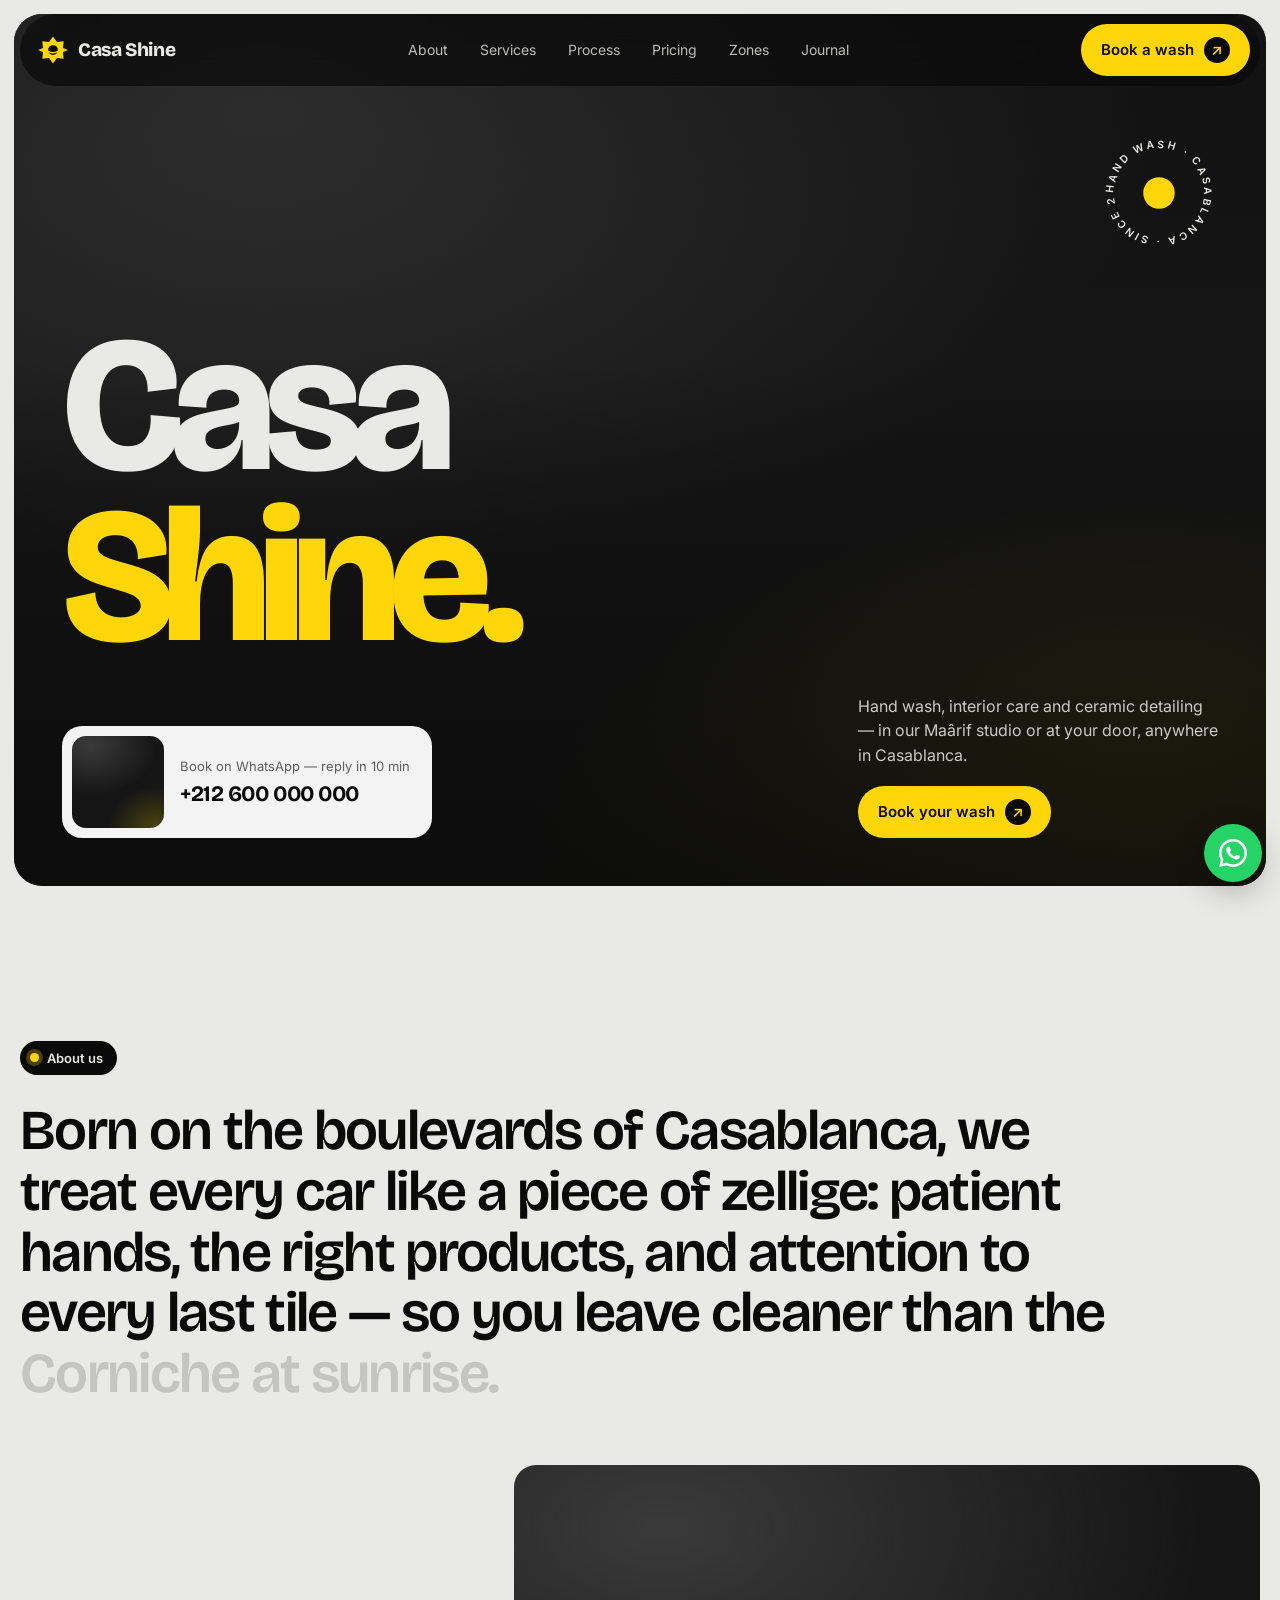
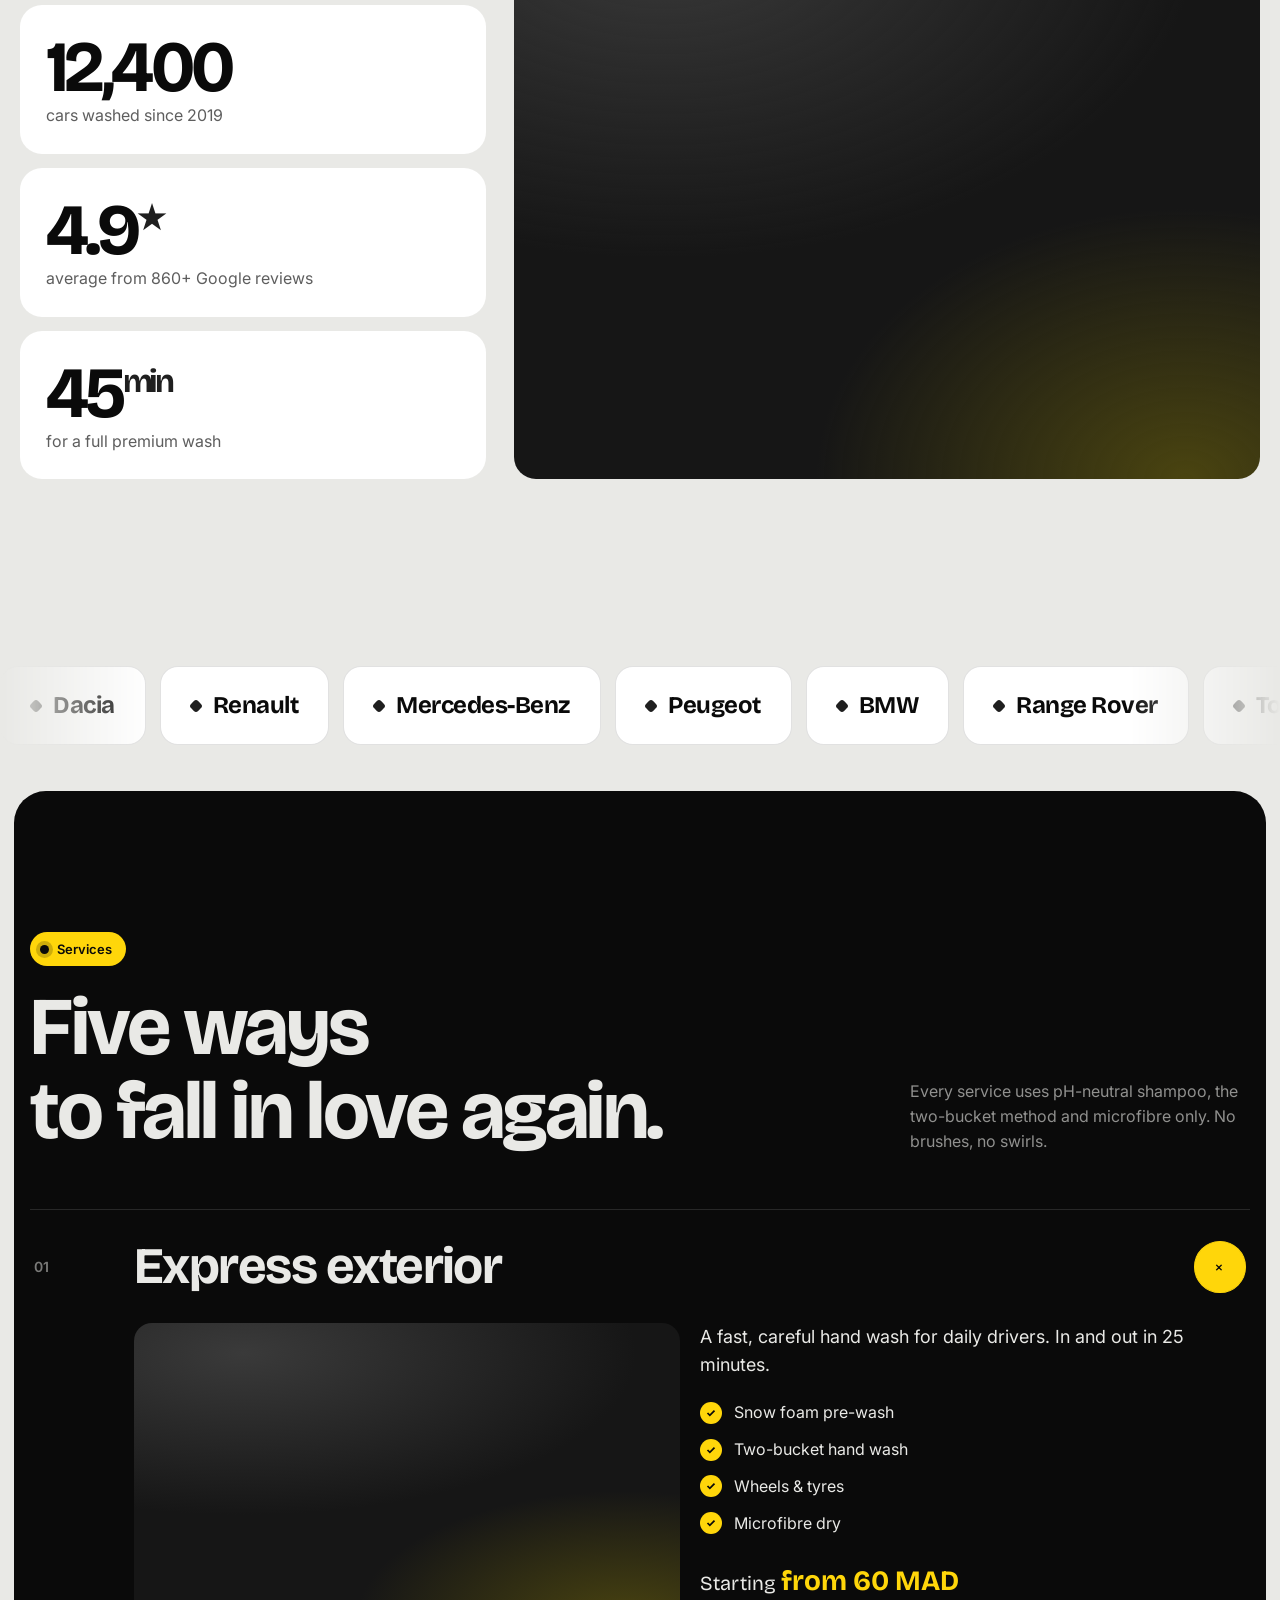
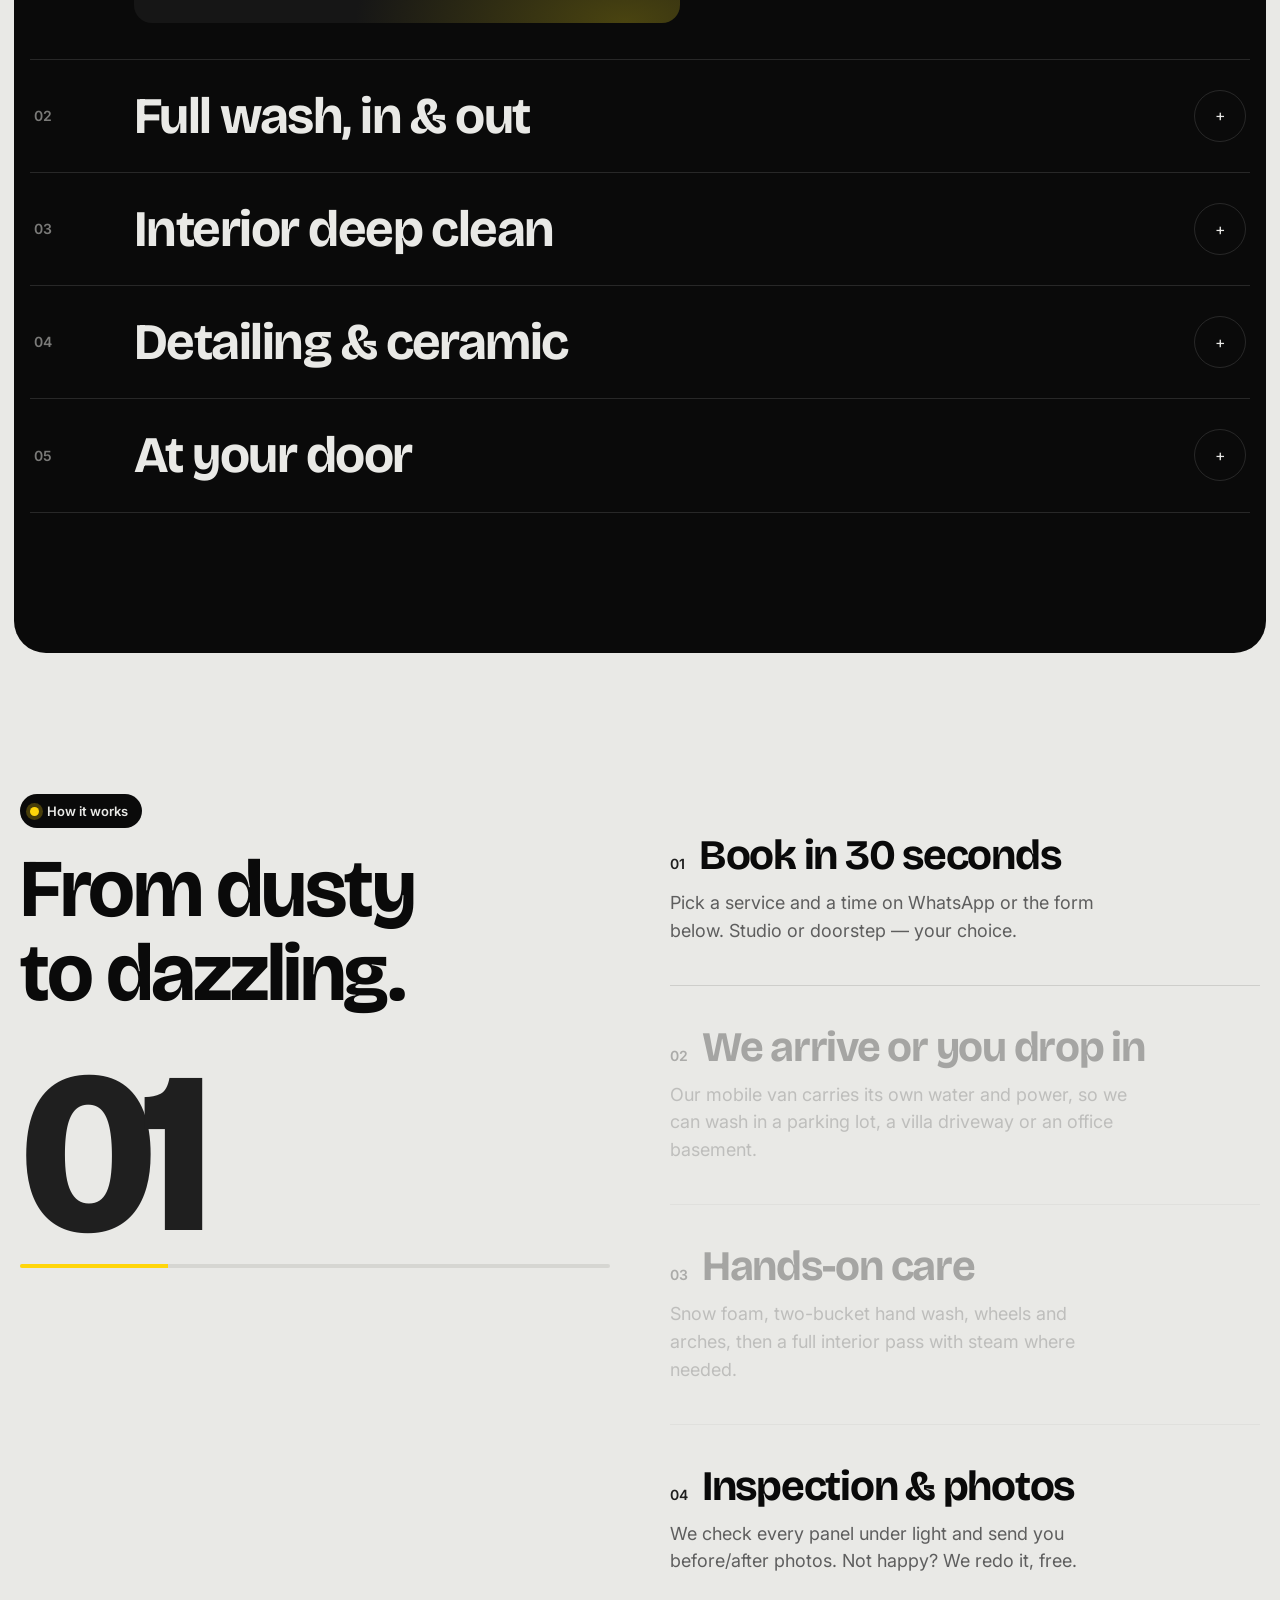
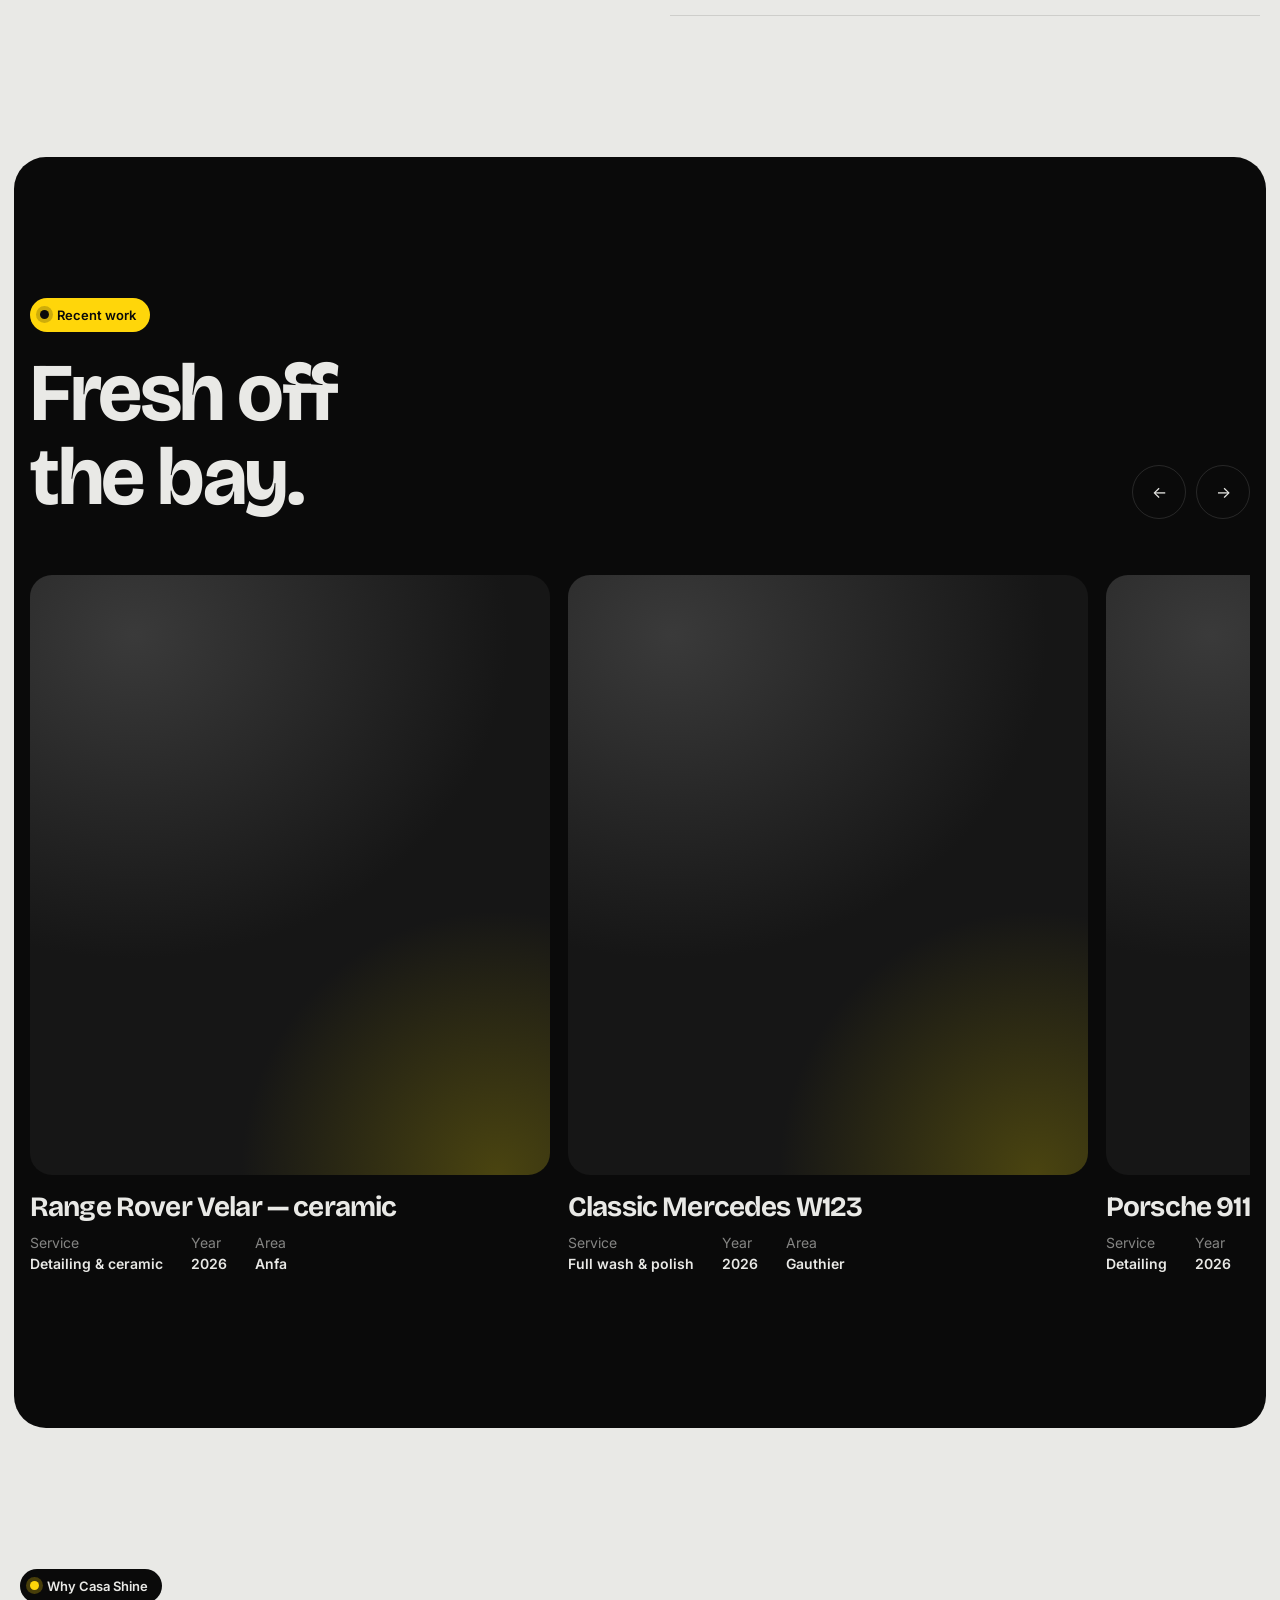
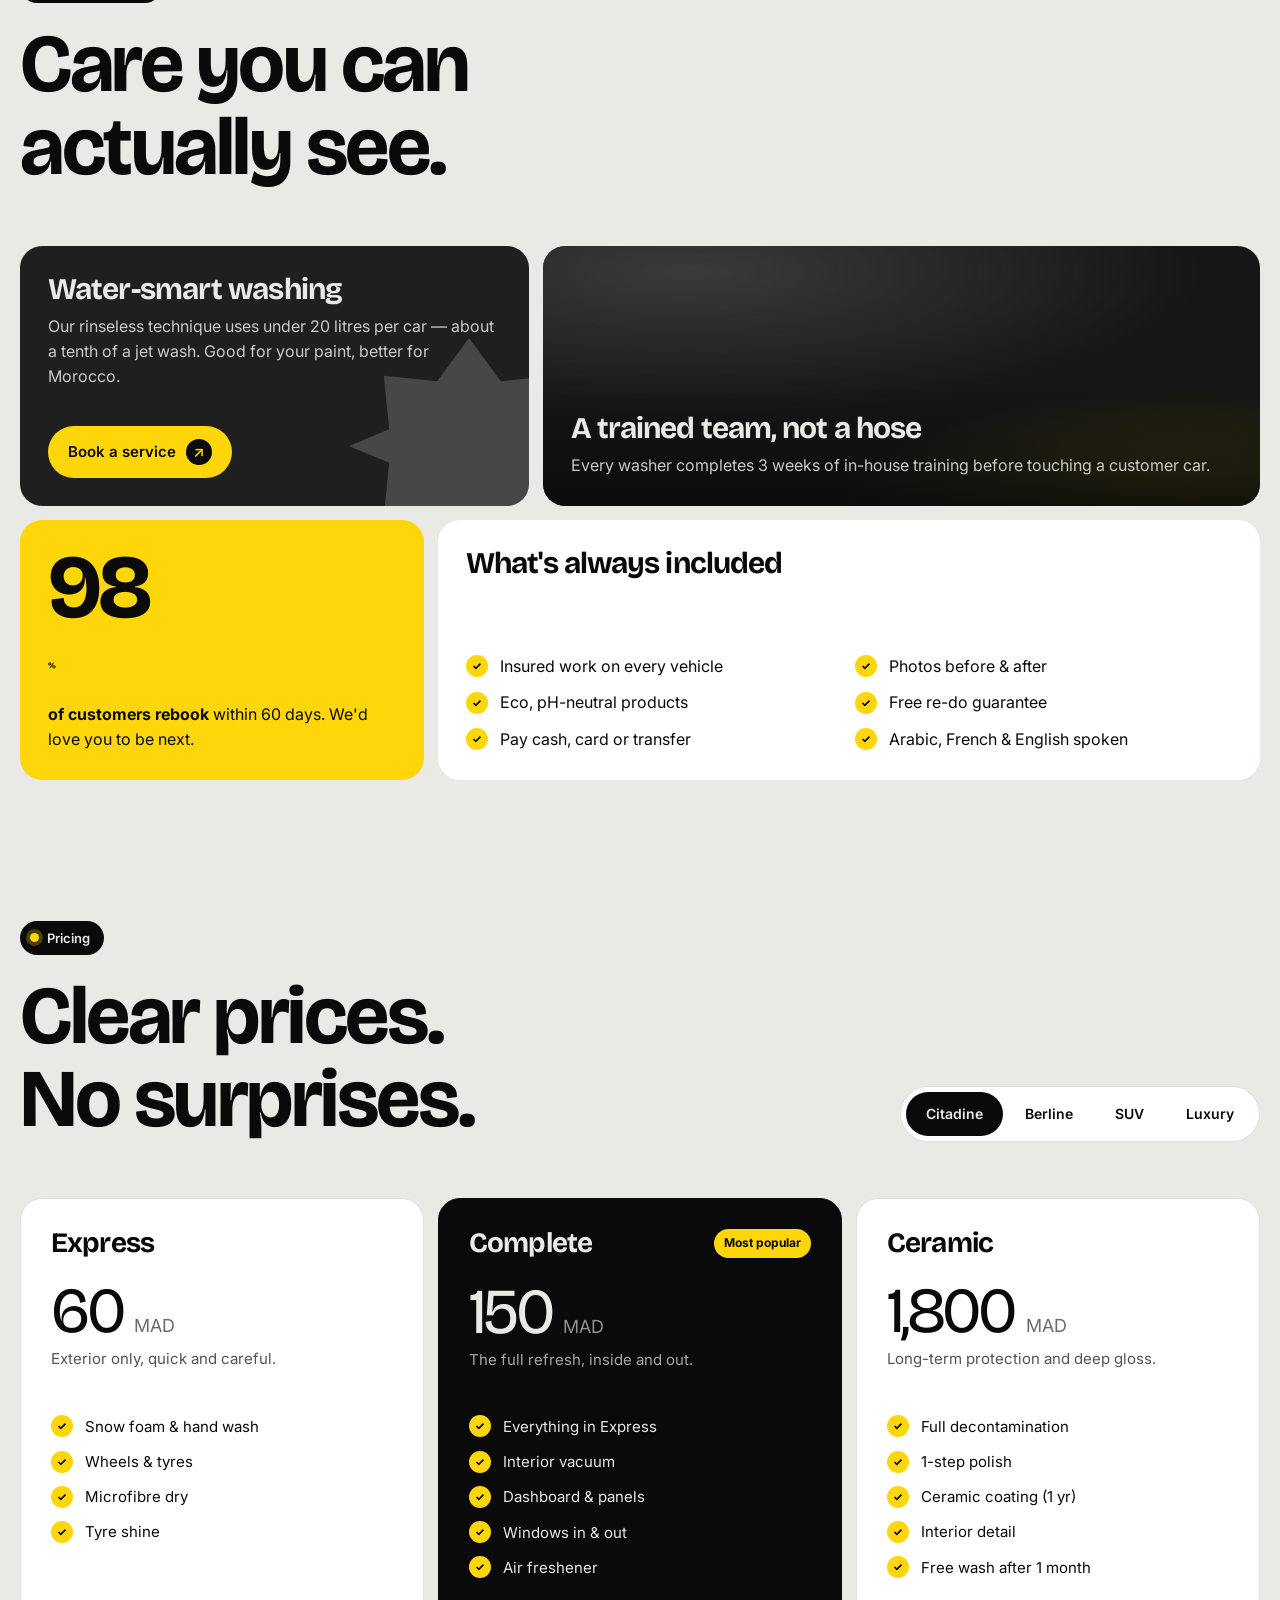
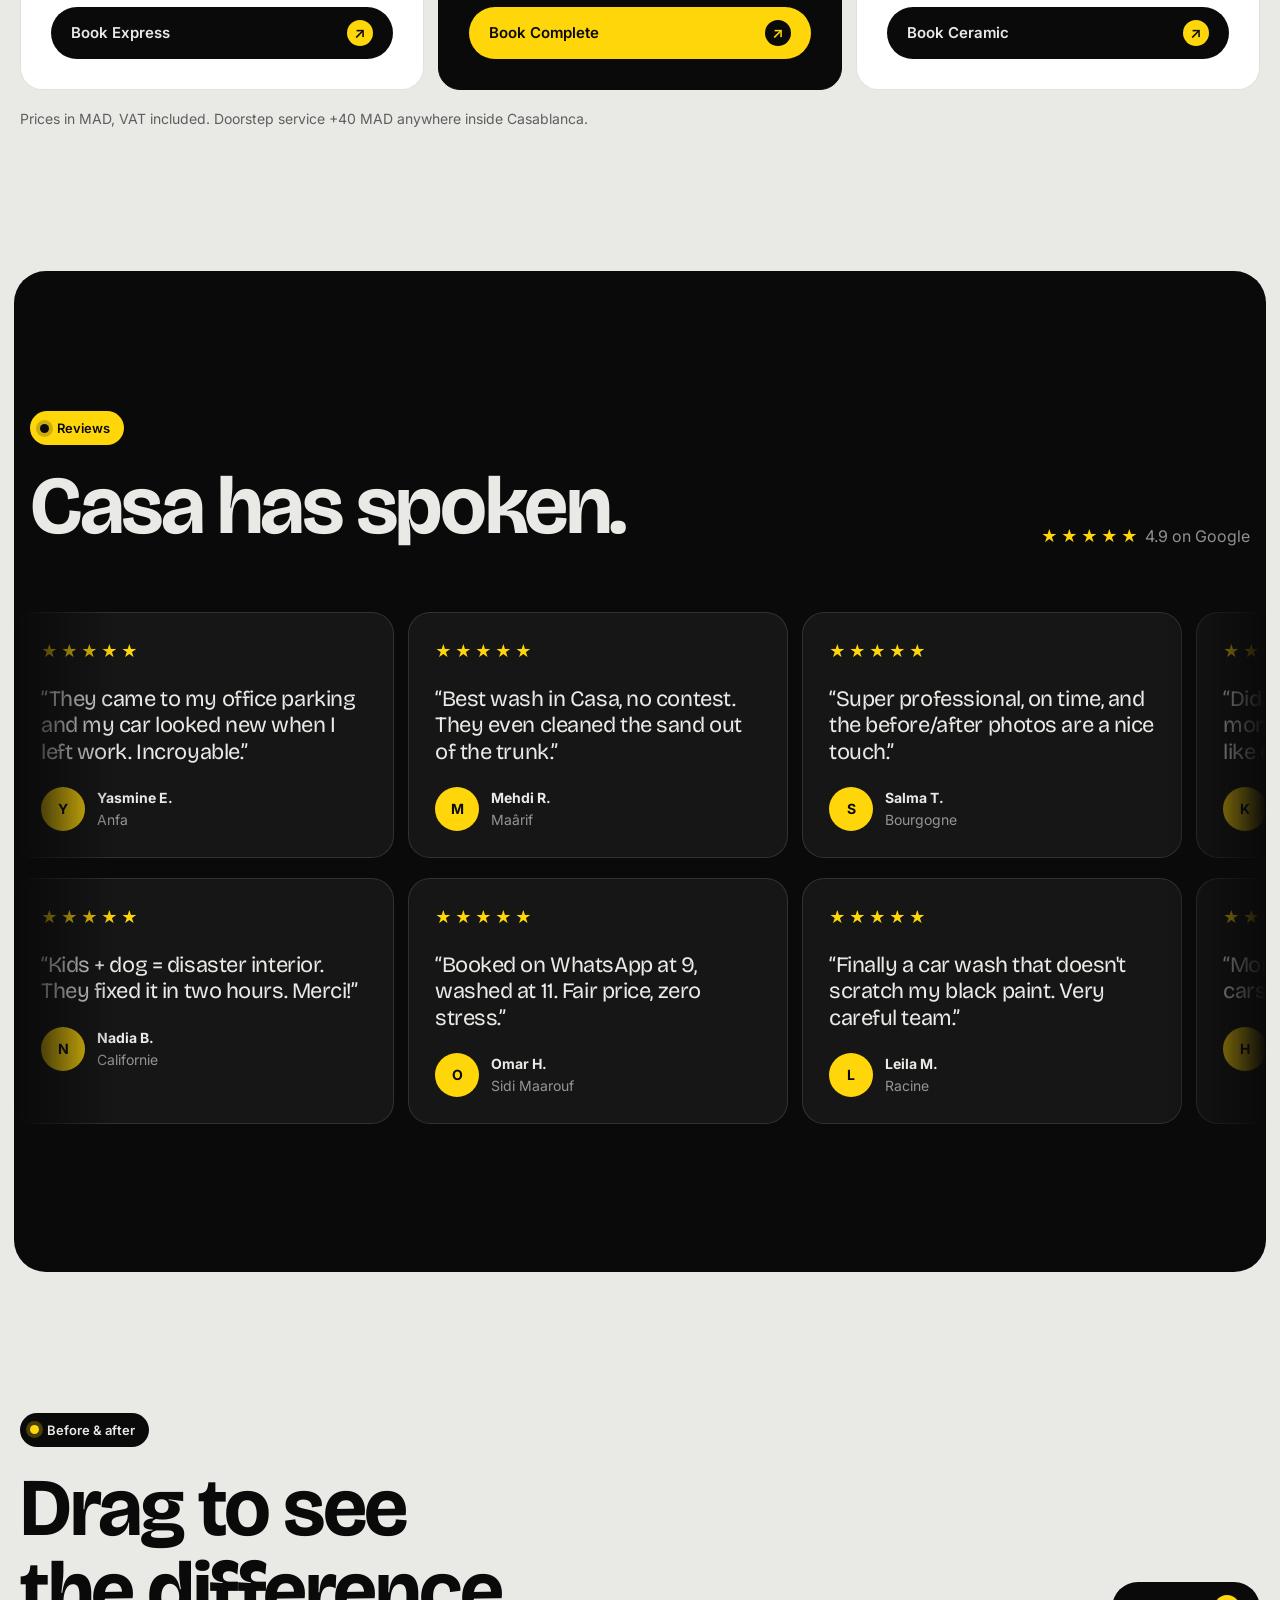
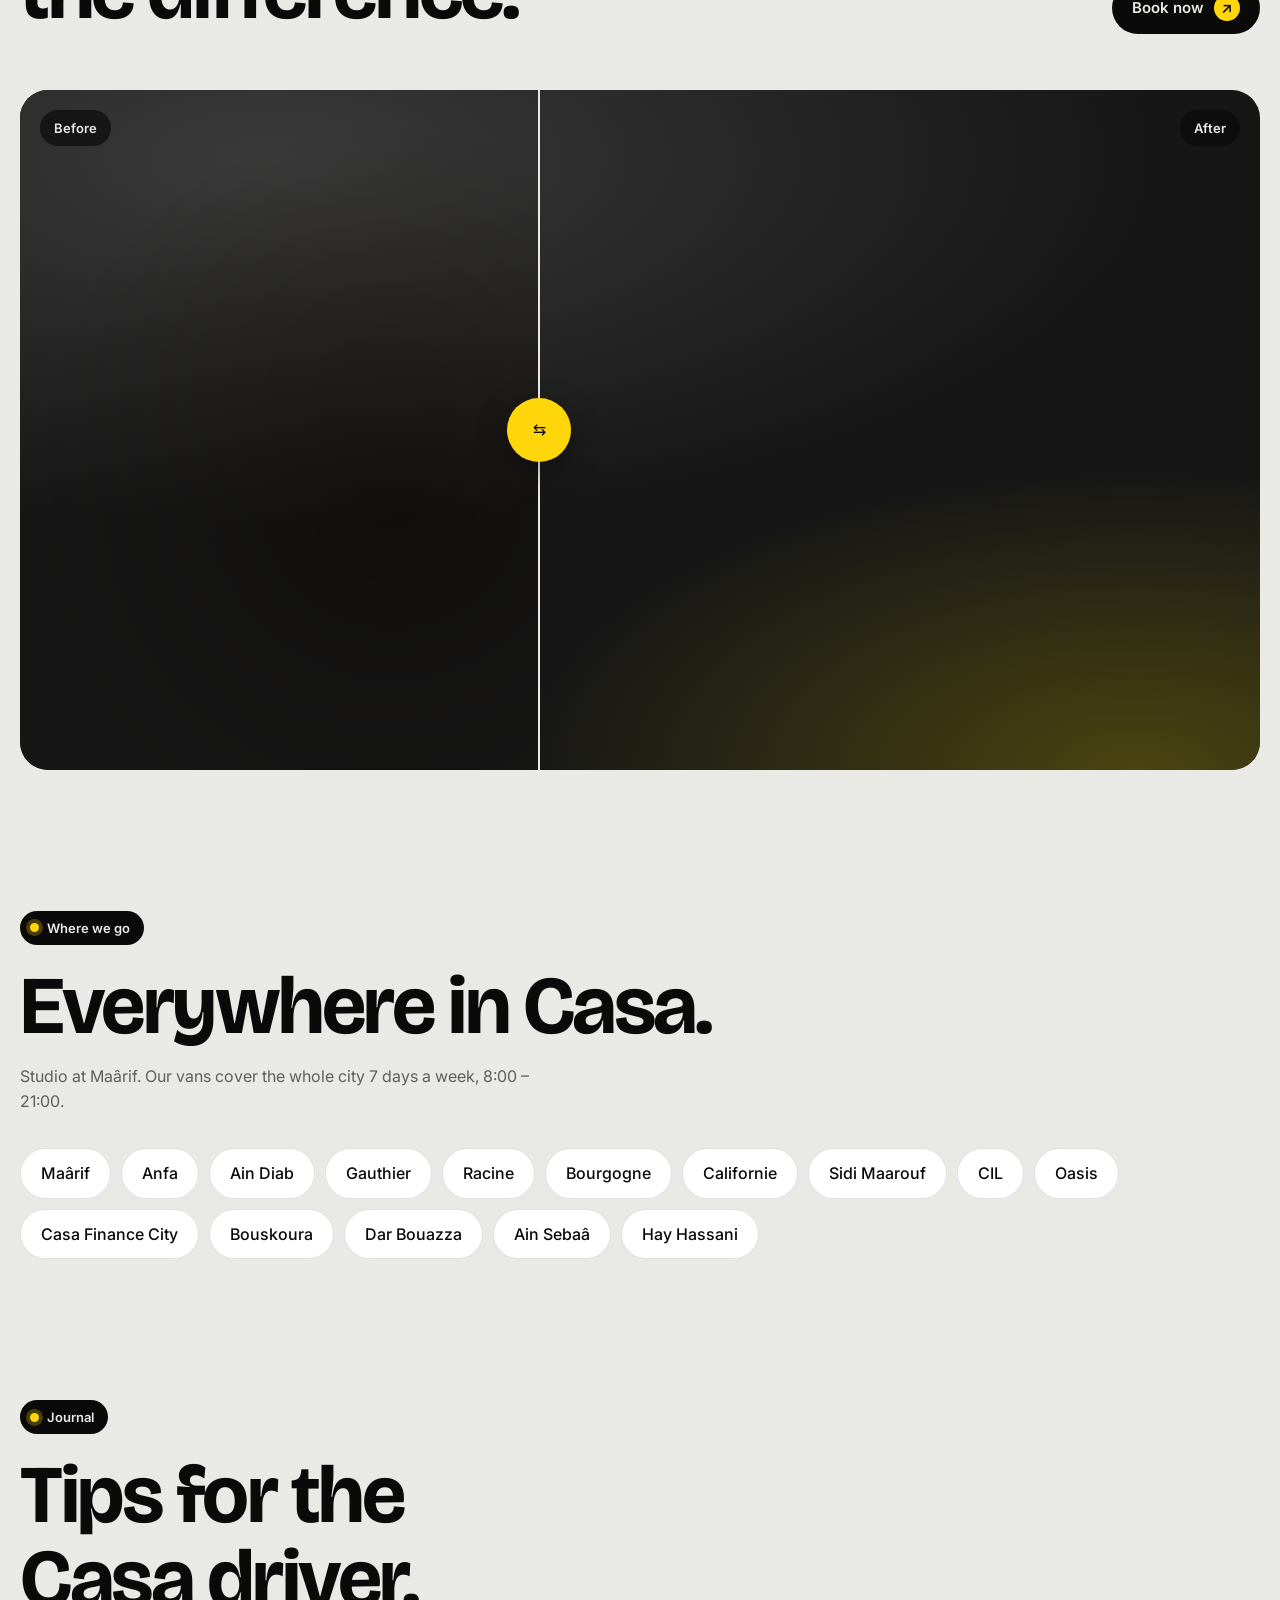
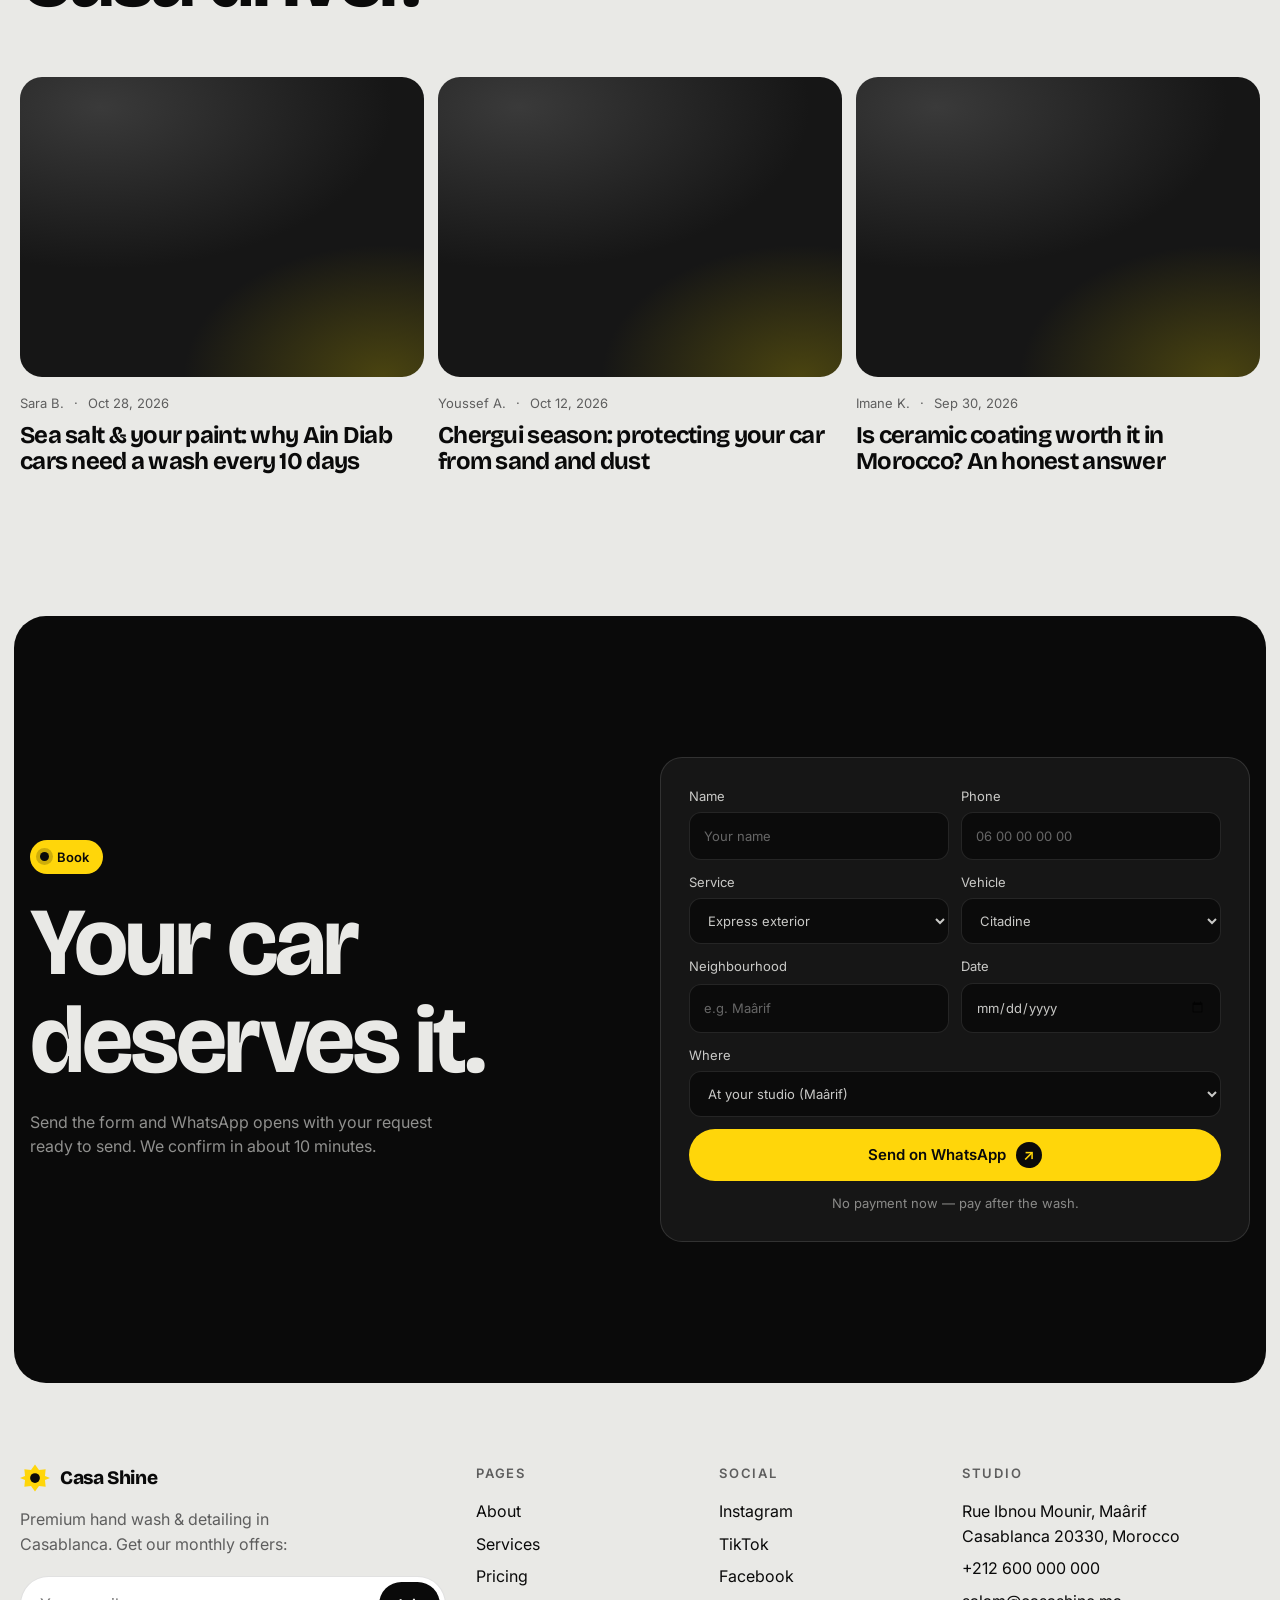
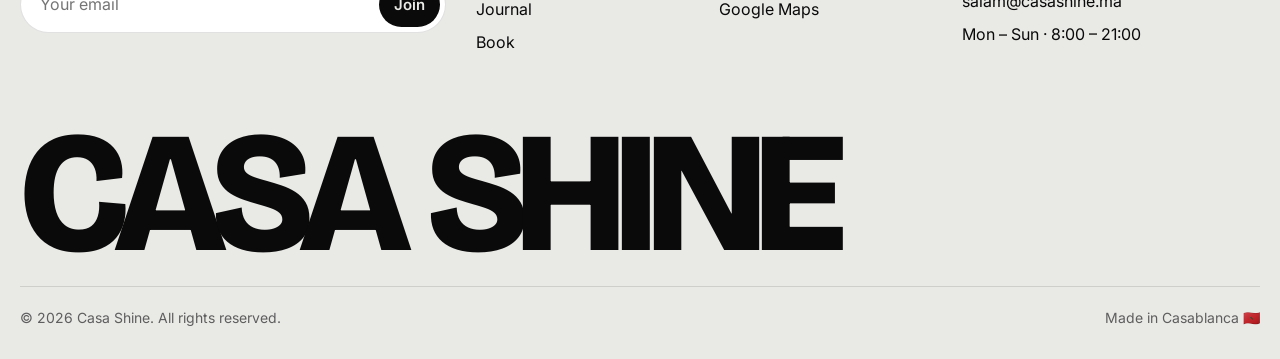
==== commit c32a3f7c: "Restyle to gray, black and yellow; rename to Casa Shine Co-Authored-By: Claude Opus 5.5 <noreply@ant" ====
--- a/index.html
+++ b/index.html
@@ -3,25 +3,25 @@
 <head>
 <meta charset="utf-8">
 <meta name="viewport" content="width=device-width, initial-scale=1">
-<title>Zellij Car Spa — Casablanca</title>
+<title>Casa Shine — Car Wash Casablanca</title>
 <meta name="description" content="Premium car wash & detailing in Casablanca. In-studio in Maârif or at your door anywhere in Casa. Book on WhatsApp.">
 <link rel="preconnect" href="https://fonts.googleapis.com">
 <link rel="preconnect" href="https://fonts.gstatic.com" crossorigin>
 <link href="https://fonts.googleapis.com/css2?family=Bricolage+Grotesque:opsz,wght@12..96,500;12..96,700;12..96,800&family=Inter:wght@400;500;600&display=swap" rel="stylesheet">
 <style>
 :root{
-  --ink:#0B1513;
-  --ink-2:#13211E;
-  --ink-3:#1C2E2A;
-  --sand:#F4EFE6;
-  --sand-2:#EAE2D4;
-  --paper:#FFFDF8;
-  --teal:#0F7C6C;
-  --teal-2:#14A08B;
-  --saffron:#F2A93B;
-  --saffron-2:#FFC266;
-  --muted:#6B746F;
-  --line:rgba(11,21,19,.12);
+  --ink:#0A0A0A;
+  --ink-2:#161616;
+  --ink-3:#222222;
+  --sand:#E9E9E6;
+  --sand-2:#D6D6D2;
+  --paper:#FFFFFF;
+  --teal:#1F1F1F;
+  --teal-2:#333333;
+  --saffron:#FFD60A;
+  --saffron-2:#FFE45C;
+  --muted:#5E5E5E;
+  --line:rgba(10,10,10,.12);
   --line-d:rgba(255,255,255,.12);
   --r:22px;
   --ease:cubic-bezier(.2,.8,.2,1);
@@ -38,8 +38,8 @@
 
 /* ---------- image slots (gradient fallback if a photo fails) ---------- */
 .ph{position:relative;overflow:hidden;background:
-  radial-gradient(120% 90% at 20% 10%,#2a4a43 0,transparent 60%),
-  radial-gradient(90% 80% at 90% 100%,#5c4520 0,transparent 55%),var(--ink-2)}
+  radial-gradient(120% 90% at 20% 10%,#3a3a3a 0,transparent 60%),
+  radial-gradient(90% 80% at 90% 100%,#4a4410 0,transparent 55%),var(--ink-2)}
 .ph img{width:100%;height:100%;object-fit:cover;transition:transform 1.2s var(--ease),opacity .6s}
 .ph img.broken{opacity:0}
 
@@ -51,7 +51,7 @@
 #loader .lbl{font-size:13px;text-transform:uppercase;letter-spacing:.2em;opacity:.6}
 
 /* ---------- nav ---------- */
-.nav{position:fixed;top:14px;left:50%;transform:translateX(-50%);z-index:50;width:min(1240px,100% - 32px);display:flex;align-items:center;justify-content:space-between;padding:10px 10px 10px 18px;border-radius:999px;background:rgba(11,21,19,.72);backdrop-filter:blur(14px);-webkit-backdrop-filter:blur(14px);color:var(--sand);transition:transform .5s var(--ease)}
+.nav{position:fixed;top:14px;left:50%;transform:translateX(-50%);z-index:50;width:min(1240px,100% - 32px);display:flex;align-items:center;justify-content:space-between;padding:10px 10px 10px 18px;border-radius:999px;background:rgba(10,10,10,.72);backdrop-filter:blur(14px);-webkit-backdrop-filter:blur(14px);color:var(--sand);transition:transform .5s var(--ease)}
 .nav.hide{transform:translate(-50%,-140%)}
 .logo{display:flex;align-items:center;gap:10px;font-family:"Bricolage Grotesque";font-weight:800;font-size:19px;letter-spacing:-.02em}
 .logo svg{width:30px;height:30px}
@@ -86,7 +86,7 @@
 .hero-in{position:relative;flex:1;border-radius:28px;overflow:hidden;color:var(--sand);display:flex;flex-direction:column;justify-content:flex-end;padding:clamp(20px,4vw,48px)}
 .hero-bg{position:absolute;inset:0}
 .hero-bg img{transform:scale(1.15)}
-.hero-bg::after{content:"";position:absolute;inset:0;background:linear-gradient(180deg,rgba(11,21,19,.35) 0,rgba(11,21,19,.1) 40%,rgba(11,21,19,.85) 100%)}
+.hero-bg::after{content:"";position:absolute;inset:0;background:linear-gradient(180deg,rgba(10,10,10,.35) 0,rgba(10,10,10,.1) 40%,rgba(10,10,10,.85) 100%)}
 .hero h1{position:relative;font-size:clamp(64px,15vw,230px);font-weight:800;letter-spacing:-.06em;line-height:.85;margin-bottom:28px}
 .hero h1 .ln{display:block;overflow:hidden;padding-bottom:.04em}
 .hero h1 .ln span{display:inline-block;transform:translateY(105%);transition:transform 1.1s var(--ease)}
@@ -94,7 +94,7 @@
 .loaded .hero h1 .ln:nth-child(2) span{transition-delay:.12s}
 .hero h1 em{font-style:normal;color:var(--saffron)}
 .hero-row{position:relative;display:flex;gap:18px;justify-content:space-between;align-items:flex-end;flex-wrap:wrap}
-.hero-card{display:flex;gap:16px;align-items:center;background:rgba(255,253,248,.95);color:var(--ink);border-radius:20px;padding:10px 22px 10px 10px;max-width:420px;opacity:0;transform:translateY(30px);transition:1s var(--ease) .5s}
+.hero-card{display:flex;gap:16px;align-items:center;background:rgba(255,255,255,.95);color:var(--ink);border-radius:20px;padding:10px 22px 10px 10px;max-width:420px;opacity:0;transform:translateY(30px);transition:1s var(--ease) .5s}
 .hero-card .ph{width:92px;height:92px;border-radius:14px;flex:none}
 .hero-card small{color:var(--muted);font-size:13px}
 .hero-card b{display:block;font-family:"Bricolage Grotesque";font-size:22px;letter-spacing:-.02em}
@@ -108,14 +108,14 @@
 /* ---------- common ---------- */
 .pad{padding:clamp(80px,11vw,150px) 0}
 .tag{display:inline-flex;align-items:center;gap:8px;padding:7px 14px 7px 10px;border-radius:999px;font-size:13px;font-weight:600;background:var(--ink);color:var(--sand)}
-.tag::before{content:"";width:9px;height:9px;border-radius:50%;background:var(--saffron);box-shadow:0 0 0 4px rgba(242,169,59,.25);animation:pulse 2s infinite}
+.tag::before{content:"";width:9px;height:9px;border-radius:50%;background:var(--saffron);box-shadow:0 0 0 4px rgba(255,214,10,.25);animation:pulse 2s infinite}
 .dark .tag{background:var(--saffron);color:var(--ink)}
-.dark .tag::before{background:var(--ink);box-shadow:0 0 0 4px rgba(11,21,19,.2)}
-@keyframes pulse{50%{box-shadow:0 0 0 7px rgba(242,169,59,0)}}
+.dark .tag::before{background:var(--ink);box-shadow:0 0 0 4px rgba(10,10,10,.2)}
+@keyframes pulse{50%{box-shadow:0 0 0 7px rgba(255,214,10,0)}}
 .h2{font-size:clamp(40px,6.4vw,86px);margin:20px 0 0}
 .sec-head{display:flex;justify-content:space-between;align-items:flex-end;gap:24px;flex-wrap:wrap;margin-bottom:56px}
 .dark{background:var(--ink);color:var(--sand);border-radius:32px;margin:0 14px}
-.dark .muted{color:rgba(244,239,230,.6)}
+.dark .muted{color:rgba(233,233,230,.6)}
 .muted{color:var(--muted)}
 
 /* reveal */
@@ -160,7 +160,7 @@
 .svc-in p{font-size:18px;margin-bottom:22px}
 .ticks{list-style:none;display:grid;gap:12px}
 .ticks li{display:flex;gap:12px;align-items:center}
-.ticks li::before{content:"";width:22px;height:22px;flex:none;border-radius:50%;background:var(--saffron) url("data:image/svg+xml,%3Csvg xmlns='http://www.w3.org/2000/svg' viewBox='0 0 24 24' fill='none' stroke='%230B1513' stroke-width='3'%3E%3Cpath d='M6 12l4 4 8-8'/%3E%3C/svg%3E") center/14px no-repeat}
+.ticks li::before{content:"";width:22px;height:22px;flex:none;border-radius:50%;background:var(--saffron) url("data:image/svg+xml,%3Csvg xmlns='http://www.w3.org/2000/svg' viewBox='0 0 24 24' fill='none' stroke='%230A0A0A' stroke-width='3'%3E%3Cpath d='M6 12l4 4 8-8'/%3E%3C/svg%3E") center/14px no-repeat}
 .svc-price{margin-top:24px;font-family:"Bricolage Grotesque";font-size:20px}
 .svc-price b{color:var(--saffron);font-size:28px}
 
@@ -199,7 +199,7 @@
 .b1{grid-column:span 5;background:var(--teal);color:var(--sand)}
 .b2{grid-column:span 7;padding:0;color:var(--sand)}
 .b2 .ph{position:absolute;inset:0}
-.b2 .ov{position:relative;padding:28px;margin-top:auto;background:linear-gradient(0deg,rgba(11,21,19,.85),transparent)}
+.b2 .ov{position:relative;padding:28px;margin-top:auto;background:linear-gradient(0deg,rgba(10,10,10,.85),transparent)}
 .b3{grid-column:span 4;background:var(--saffron)}
 .b3 b{font-family:"Bricolage Grotesque";font-size:clamp(60px,7vw,96px);letter-spacing:-.05em;line-height:.9}
 .b4{grid-column:span 8}
@@ -245,7 +245,7 @@
 .ba .dirt{position:absolute;inset:0;background:radial-gradient(circle at 30% 60%,rgba(90,60,20,.45),transparent 40%),radial-gradient(circle at 70% 30%,rgba(80,60,30,.35),transparent 35%);mix-blend-mode:multiply}
 .ba .handle{position:absolute;top:0;bottom:0;left:50%;width:2px;background:var(--sand);transform:translateX(-1px)}
 .ba .knob{position:absolute;top:50%;left:50%;width:64px;height:64px;border-radius:50%;background:var(--saffron);transform:translate(-50%,-50%);display:grid;place-items:center;box-shadow:0 10px 30px rgba(0,0,0,.35)}
-.ba .lab{position:absolute;top:20px;padding:8px 14px;border-radius:999px;background:rgba(11,21,19,.7);color:var(--sand);font-size:13px;font-weight:600;backdrop-filter:blur(8px)}
+.ba .lab{position:absolute;top:20px;padding:8px 14px;border-radius:999px;background:rgba(10,10,10,.7);color:var(--sand);font-size:13px;font-weight:600;backdrop-filter:blur(8px)}
 
 /* ---------- zones ---------- */
 .zones{display:flex;flex-wrap:wrap;gap:10px;margin-top:34px}
@@ -279,7 +279,7 @@
 footer ul a:hover{color:var(--teal)}
 .news{display:flex;margin-top:20px;background:var(--paper);border:1px solid var(--line);border-radius:999px;padding:5px}
 .news input{background:none;color:var(--ink);border:0;padding:10px 14px}
-.giant{font-family:"Bricolage Grotesque";font-weight:800;font-size:clamp(70px,19.5vw,290px);letter-spacing:-.07em;line-height:.8;margin-top:70px;color:var(--ink);white-space:nowrap;overflow:hidden}
+.giant{font-family:"Bricolage Grotesque";font-weight:800;font-size:clamp(48px,13.4vw,200px);letter-spacing:-.06em;line-height:.8;margin-top:70px;color:var(--ink);white-space:nowrap;overflow:hidden}
 .giant span{display:inline-block;transform:translateY(100%);transition:transform 1.2s var(--ease)}
 .giant.in span{transform:none}
 .fbot{display:flex;justify-content:space-between;gap:12px;flex-wrap:wrap;border-top:1px solid var(--line);padding-top:20px;margin-top:24px;font-size:14px;color:var(--muted)}
@@ -329,14 +329,14 @@
 </head>
 <body>
 
-<div id="loader" aria-hidden="true"><div class="lw"><div class="count" id="cnt">0</div><div class="lbl">Zellij<br>Car Spa<br>Casablanca</div></div></div>
+<div id="loader" aria-hidden="true"><div class="lw"><div class="count" id="cnt">0</div><div class="lbl">Casa Shine<br>Car wash<br>Casablanca</div></div></div>
 <div class="cur" id="cur">Drag</div>
 
 <!-- NAV -->
 <header class="nav" id="nav">
-  <a href="#top" class="logo" aria-label="Zellij Car Spa home">
-    <svg viewBox="0 0 40 40" fill="none"><path d="M20 2l5.3 7.2 8.9-.9-.9 8.9L40 20l-6.7 2.8.9 8.9-8.9-.9L20 38l-5.3-7.2-8.9.9.9-8.9L0 20l6.7-2.8-.9-8.9 8.9.9z" fill="#F2A93B"/><circle cx="20" cy="20" r="6.5" fill="#0B1513"/><path d="M14 22c3 2 9 2 12 0" stroke="#F2A93B" stroke-width="2" stroke-linecap="round"/></svg>
-    Zellij
+  <a href="#top" class="logo" aria-label="Casa Shine home">
+    <svg viewBox="0 0 40 40" fill="none"><path d="M20 2l5.3 7.2 8.9-.9-.9 8.9L40 20l-6.7 2.8.9 8.9-8.9-.9L20 38l-5.3-7.2-8.9.9.9-8.9L0 20l6.7-2.8-.9-8.9 8.9.9z" fill="#FFD60A"/><circle cx="20" cy="20" r="6.5" fill="#0A0A0A"/><path d="M14 22c3 2 9 2 12 0" stroke="#FFD60A" stroke-width="2" stroke-linecap="round"/></svg>
+    Casa Shine
   </a>
   <ul>
     <li><a href="#about">About</a></li>
@@ -367,8 +367,8 @@
 <section class="hero">
   <div class="hero-in">
     <div class="hero-bg ph" data-par="0.25"><img src="https://images.unsplash.com/photo-1601362840469-51e4d8d58785?auto=format&fit=crop&w=2000&q=80" alt="Car covered in foam during a hand wash"></div>
-    <svg class="badge-rot" viewBox="0 0 120 120" aria-hidden="true"><defs><path id="c" d="M60 60m-46 0a46 46 0 1 1 92 0a46 46 0 1 1-92 0"/></defs><text><textPath href="#c">Hand wash · Casablanca · Since 2019 ·</textPath></text><circle cx="60" cy="60" r="16" fill="#F2A93B"/></svg>
-    <h1><span class="ln"><span>Shine like</span></span><span class="ln"><span><em>Casa.</em></span></span></h1>
+    <svg class="badge-rot" viewBox="0 0 120 120" aria-hidden="true"><defs><path id="c" d="M60 60m-46 0a46 46 0 1 1 92 0a46 46 0 1 1-92 0"/></defs><text><textPath href="#c">Hand wash · Casablanca · Since 2019 ·</textPath></text><circle cx="60" cy="60" r="16" fill="#FFD60A"/></svg>
+    <h1><span class="ln"><span>Casa</span></span><span class="ln"><span><em>Shine.</em></span></span></h1>
     <div class="hero-row">
       <div class="hero-card">
         <div class="ph"><img src="https://images.unsplash.com/photo-1607860108855-64acf2078ed9?auto=format&fit=crop&w=300&q=80" alt=""></div>
@@ -448,10 +448,10 @@
 <!-- WHY -->
 <section class="pad">
   <div class="wrap">
-    <div class="sec-head"><div><span class="tag rv">Why Zellij</span><h2 class="h2 rv rv-d1">Care you can<br>actually see.</h2></div></div>
+    <div class="sec-head"><div><span class="tag rv">Why Casa Shine</span><h2 class="h2 rv rv-d1">Care you can<br>actually see.</h2></div></div>
     <div class="bento">
       <div class="bx b1 rv">
-        <svg class="zell" viewBox="0 0 40 40"><path d="M20 2l5.3 7.2 8.9-.9-.9 8.9L40 20l-6.7 2.8.9 8.9-8.9-.9L20 38l-5.3-7.2-8.9.9.9-8.9L0 20l6.7-2.8-.9-8.9 8.9.9z" fill="#F4EFE6"/></svg>
+        <svg class="zell" viewBox="0 0 40 40"><path d="M20 2l5.3 7.2 8.9-.9-.9 8.9L40 20l-6.7 2.8.9 8.9-8.9-.9L20 38l-5.3-7.2-8.9.9.9-8.9L0 20l6.7-2.8-.9-8.9 8.9.9z" fill="#FFFFFF"/></svg>
         <div><h3>Water-smart washing</h3><p style="opacity:.85">Our rinseless technique uses under 20 litres per car — about a tenth of a jet wash. Good for your paint, better for Morocco.</p></div>
         <a href="#book" class="btn btn-sf" style="align-self:flex-start;margin-top:22px">Book a service <span class="ar">↗</span></a>
       </div>
@@ -560,16 +560,16 @@
   <div class="wrap">
     <div class="fgrid">
       <div>
-        <a href="#top" class="logo" style="color:var(--ink)"><svg viewBox="0 0 40 40" width="30" height="30"><path d="M20 2l5.3 7.2 8.9-.9-.9 8.9L40 20l-6.7 2.8.9 8.9-8.9-.9L20 38l-5.3-7.2-8.9.9.9-8.9L0 20l6.7-2.8-.9-8.9 8.9.9z" fill="#F2A93B"/><circle cx="20" cy="20" r="6.5" fill="#0B1513"/></svg>Zellij Car Spa</a>
+        <a href="#top" class="logo" style="color:var(--ink)"><svg viewBox="0 0 40 40" width="30" height="30"><path d="M20 2l5.3 7.2 8.9-.9-.9 8.9L40 20l-6.7 2.8.9 8.9-8.9-.9L20 38l-5.3-7.2-8.9.9.9-8.9L0 20l6.7-2.8-.9-8.9 8.9.9z" fill="#FFD60A"/><circle cx="20" cy="20" r="6.5" fill="#0A0A0A"/></svg>Casa Shine</a>
         <p class="muted" style="margin-top:14px;max-width:320px">Premium hand wash &amp; detailing in Casablanca. Get our monthly offers:</p>
         <form class="news" onsubmit="event.preventDefault();this.innerHTML='<span style=&quot;padding:10px 14px&quot;>Merci! You\'re on the list ✓</span>'"><input type="email" required placeholder="Your email" aria-label="Email"><button class="btn btn-ink" style="padding:10px 18px">Join</button></form>
       </div>
       <div><h5>Pages</h5><ul><li><a href="#about">About</a></li><li><a href="#services">Services</a></li><li><a href="#pricing">Pricing</a></li><li><a href="#blog">Journal</a></li><li><a href="#book">Book</a></li></ul></div>
       <div><h5>Social</h5><ul><li><a href="#">Instagram</a></li><li><a href="#">TikTok</a></li><li><a href="#">Facebook</a></li><li><a href="#">Google Maps</a></li></ul></div>
-      <div><h5>Studio</h5><ul><li>Rue Ibnou Mounir, Maârif<br>Casablanca 20330, Morocco</li><li><a href="tel:+212600000000">+212 600 000 000</a></li><li><a href="mailto:salam@zellijcarspa.ma">salam@zellijcarspa.ma</a></li><li>Mon – Sun · 8:00 – 21:00</li></ul></div>
-    </div>
-    <div class="giant" id="giant"><span>ZELLIJ</span></div>
-    <div class="fbot"><span>© 2026 Zellij Car Spa. All rights reserved.</span><span>Made in Casablanca 🇲🇦</span></div>
+      <div><h5>Studio</h5><ul><li>Rue Ibnou Mounir, Maârif<br>Casablanca 20330, Morocco</li><li><a href="tel:+212600000000">+212 600 000 000</a></li><li><a href="mailto:salam@casashine.ma">salam@casashine.ma</a></li><li>Mon – Sun · 8:00 – 21:00</li></ul></div>
+    </div>
+    <div class="giant" id="giant"><span>CASA SHINE</span></div>
+    <div class="fbot"><span>© 2026 Casa Shine. All rights reserved.</span><span>Made in Casablanca 🇲🇦</span></div>
   </div>
 </footer>
 
@@ -739,7 +739,7 @@
 /* ---------- booking → WhatsApp ---------- */
 document.getElementById('bform').addEventListener('submit',e=>{
   e.preventDefault(); const f=Object.fromEntries(new FormData(e.target));
-  const msg=`Salam Zellij! I'd like to book:\n• Service: ${f.service}\n• Vehicle: ${f.car}\n• Where: ${f.where}\n• Area: ${f.zone||'-'}\n• Date: ${f.date||'-'}\n• Name: ${f.name}\n• Phone: ${f.phone}`;
+  const msg=`Salam Casa Shine! I'd like to book:\n• Service: ${f.service}\n• Vehicle: ${f.car}\n• Where: ${f.where}\n• Area: ${f.zone||'-'}\n• Date: ${f.date||'-'}\n• Name: ${f.name}\n• Phone: ${f.phone}`;
   open(`https://wa.me/${WA}?text=${encodeURIComponent(msg)}`,'_blank','noopener');
 });
 </script>
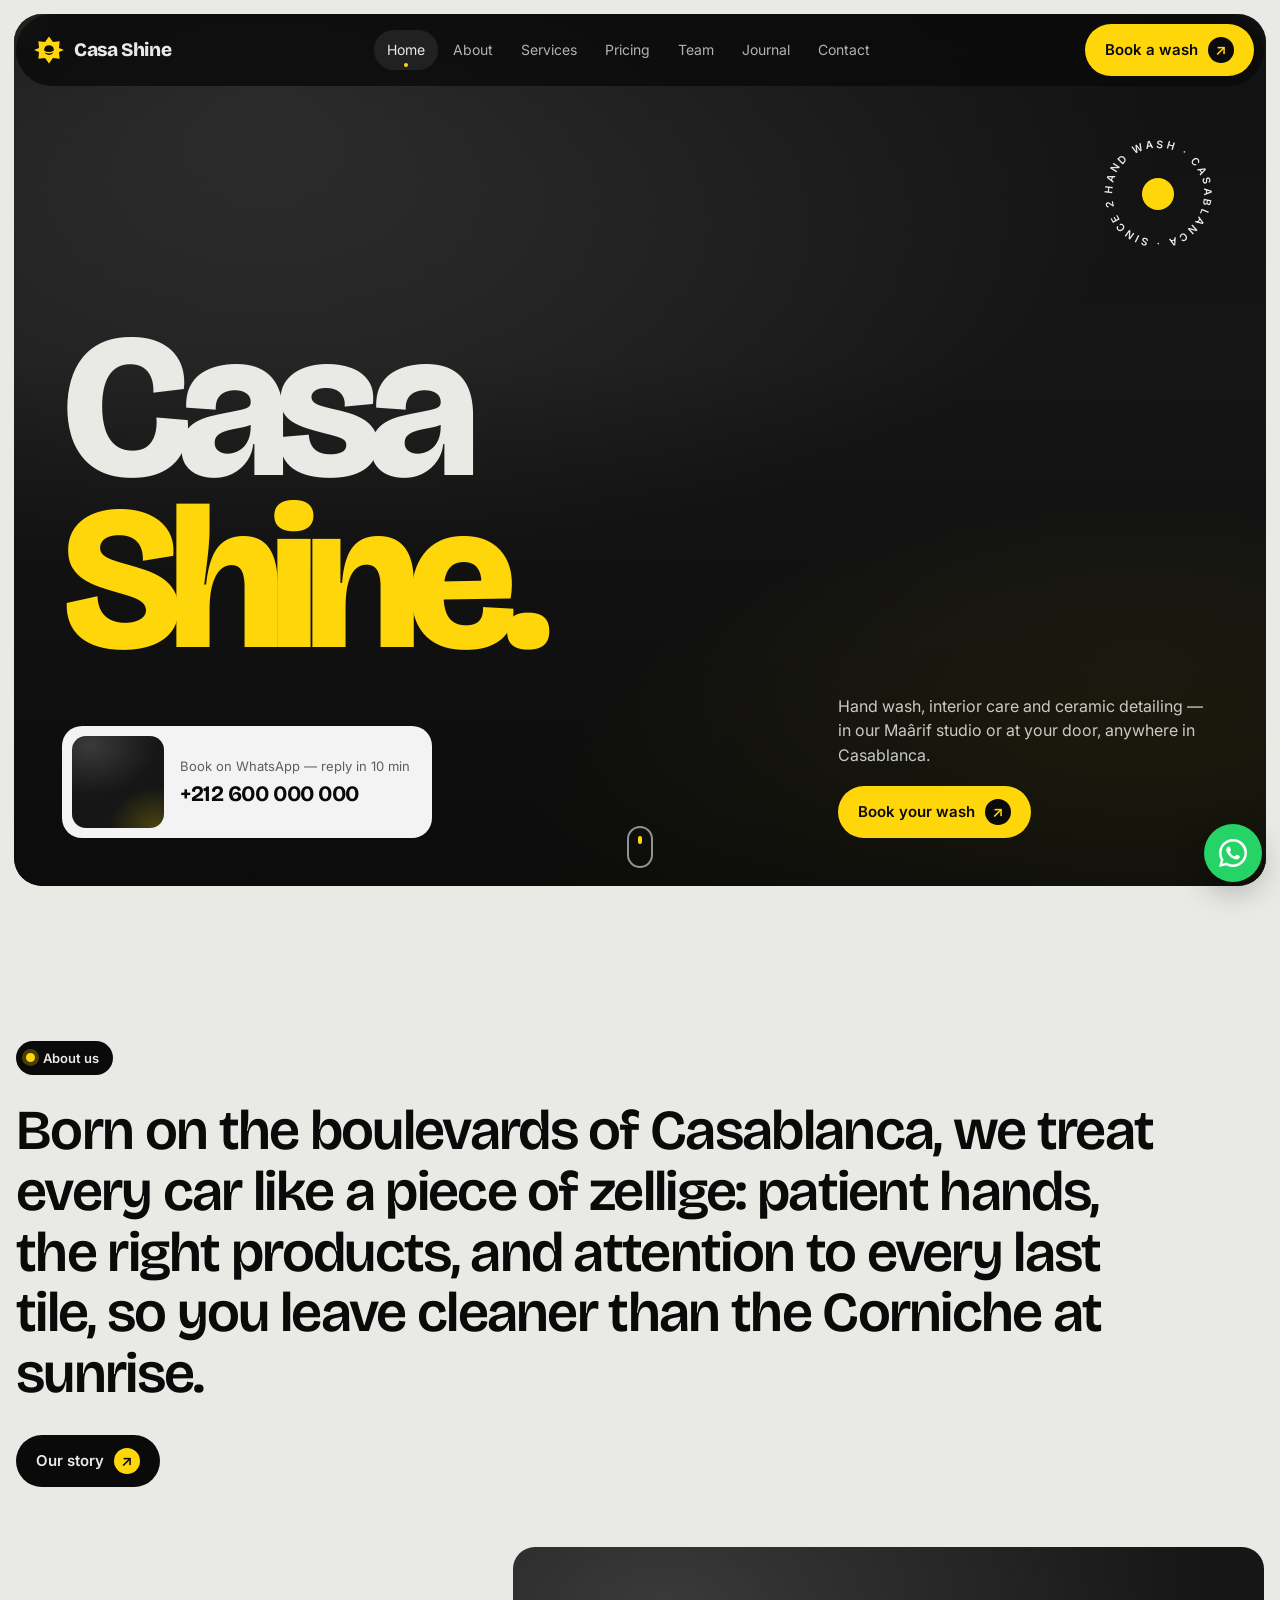
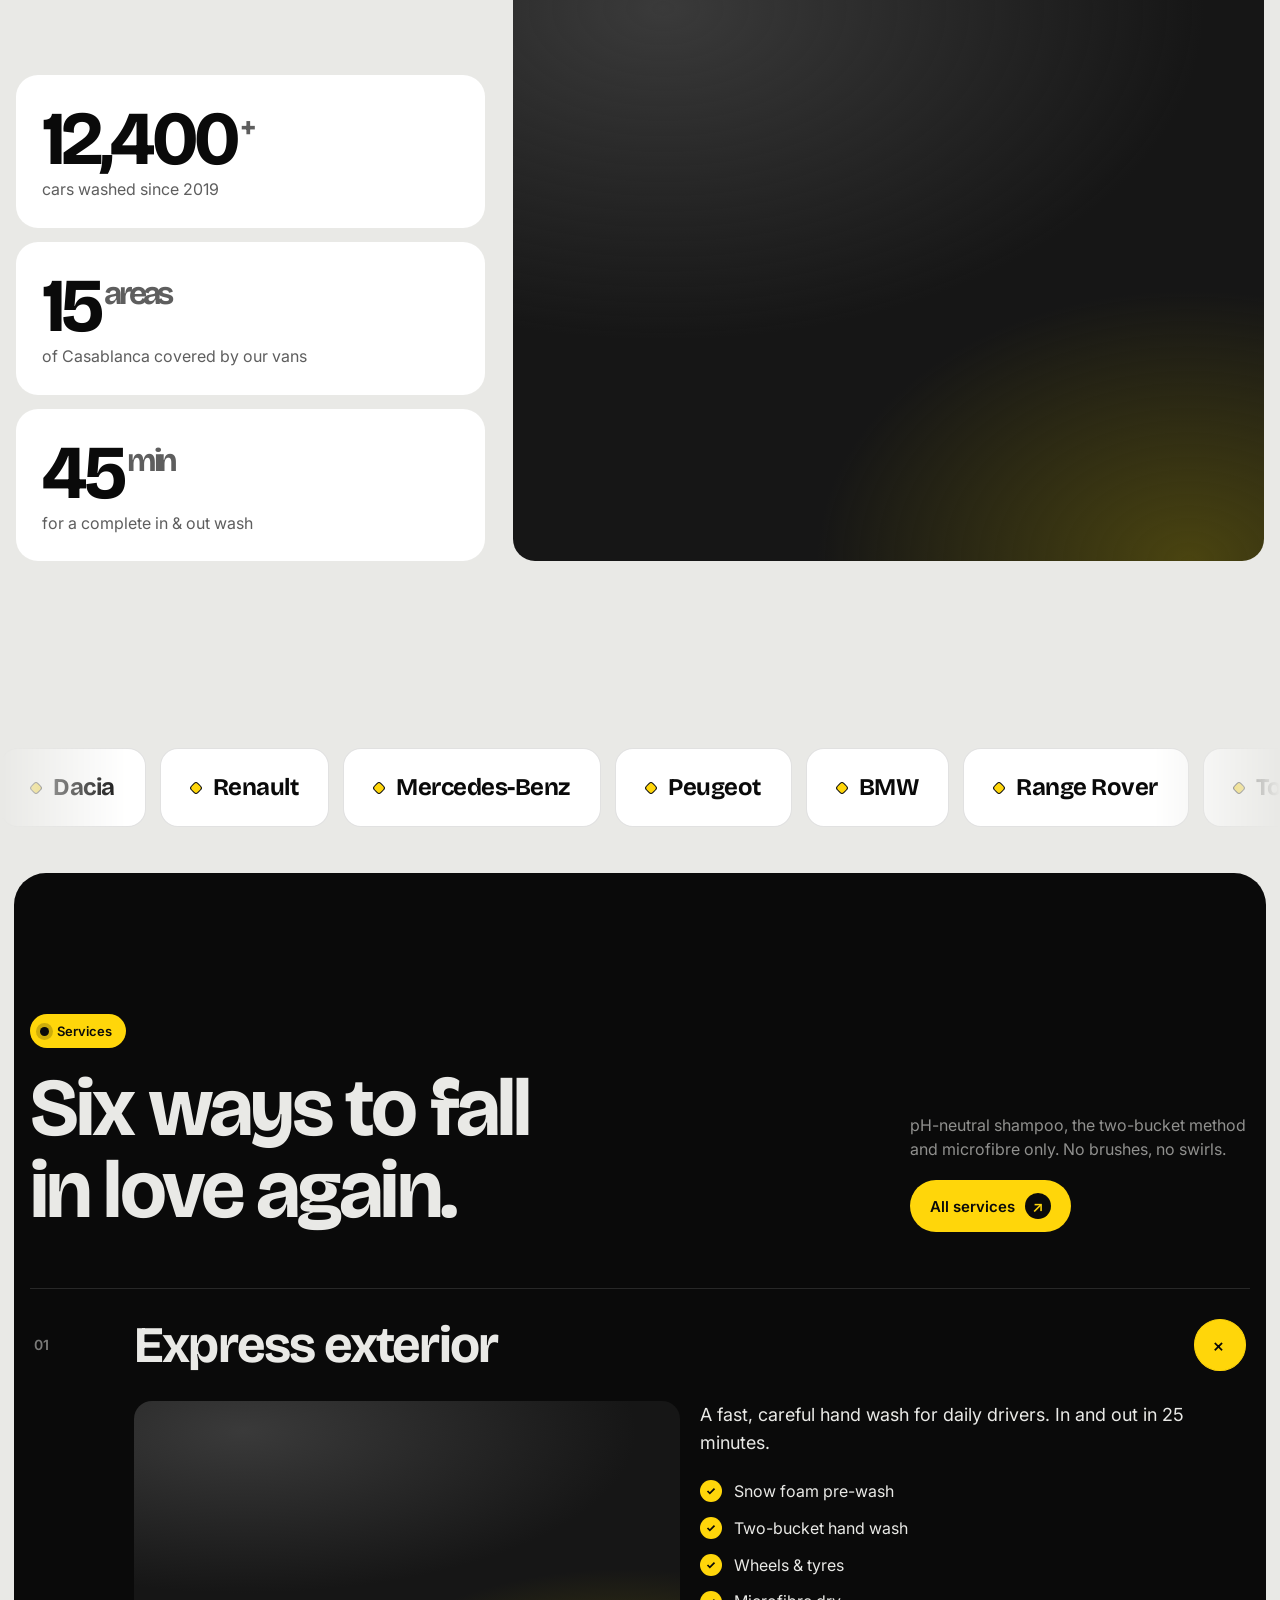
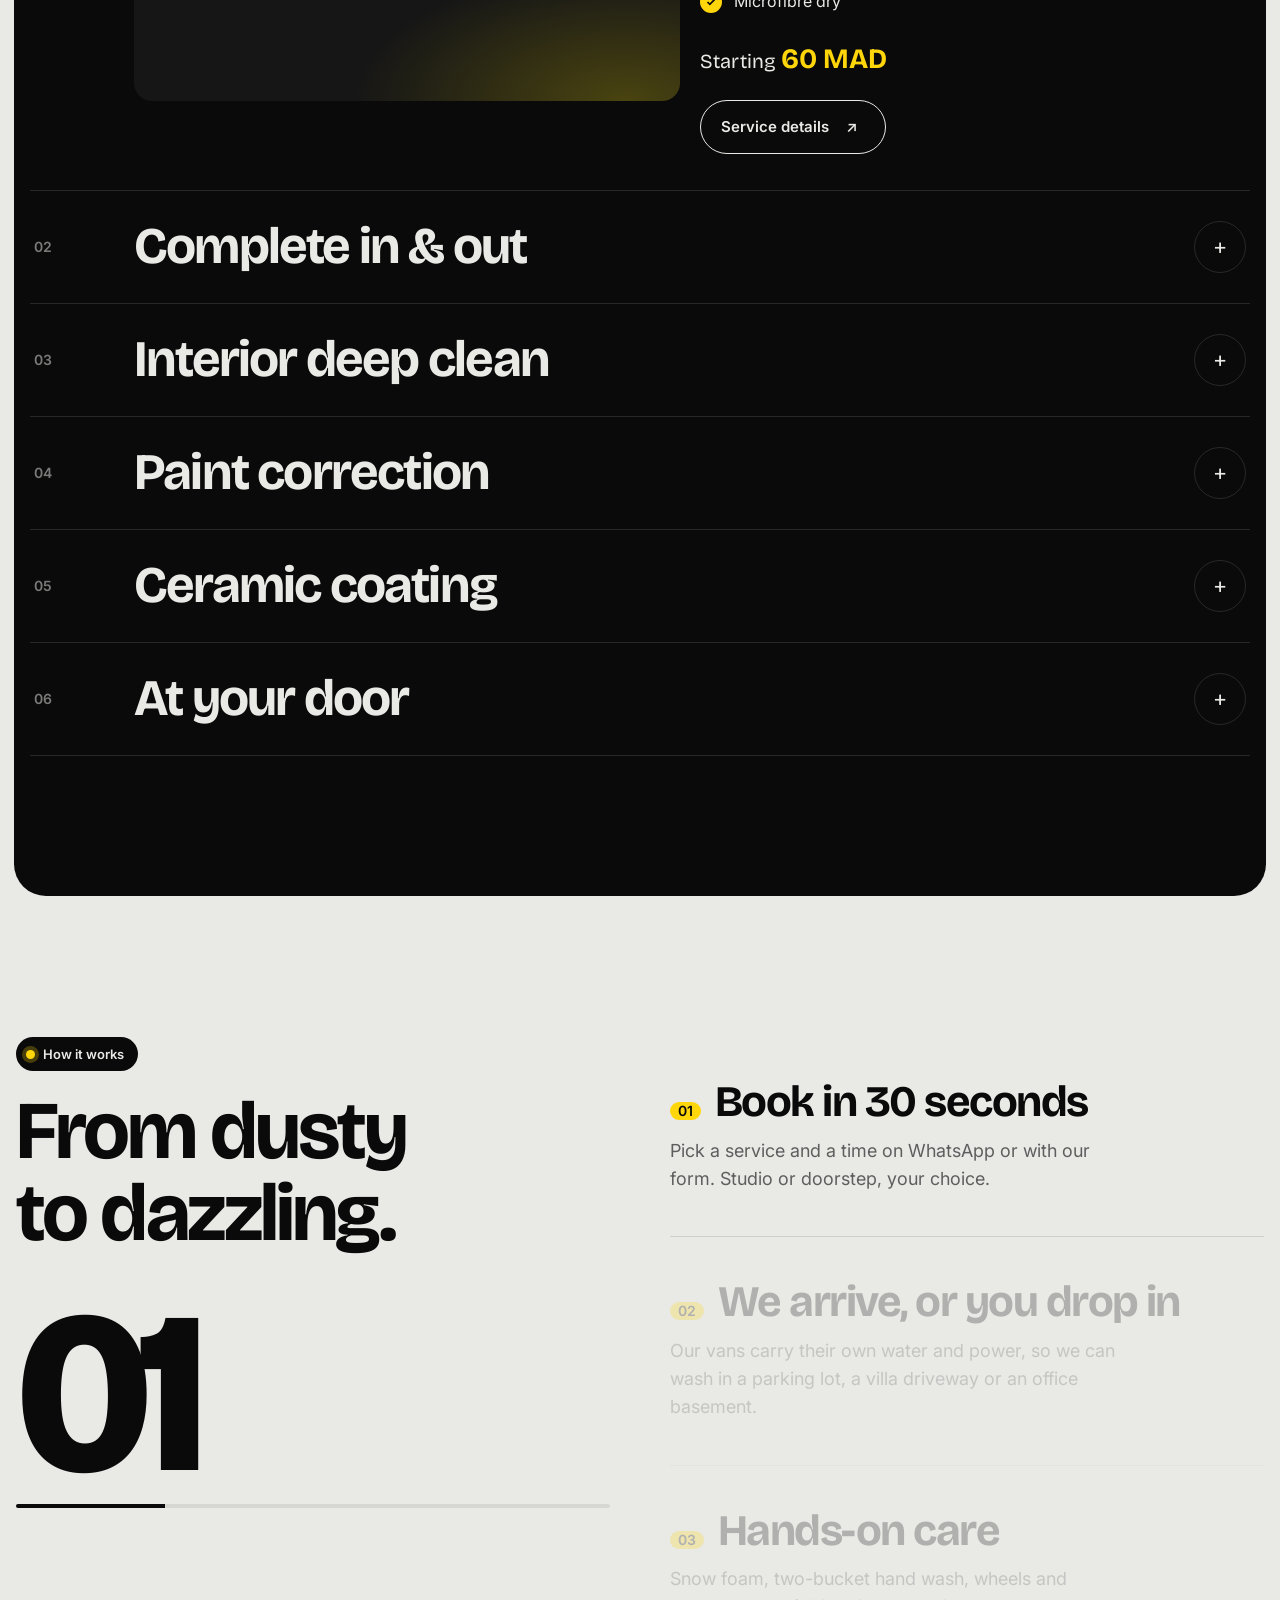
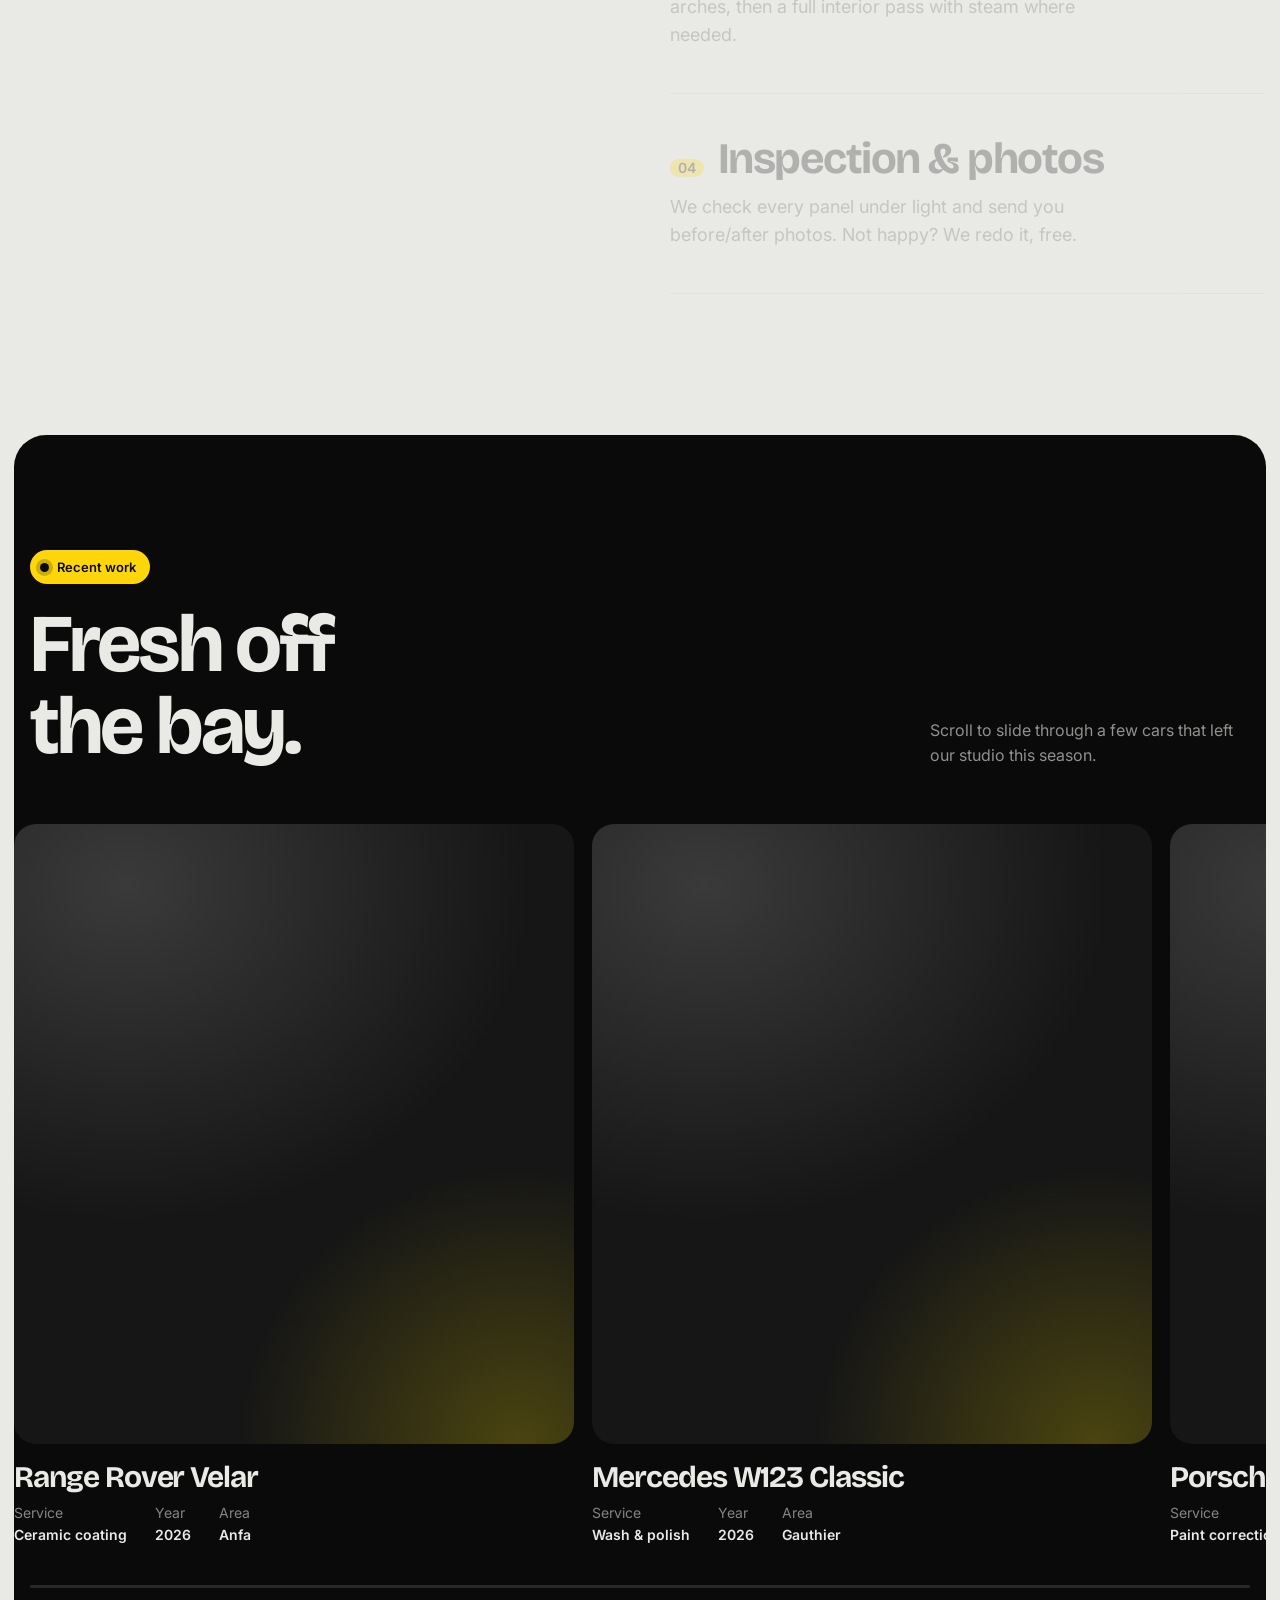
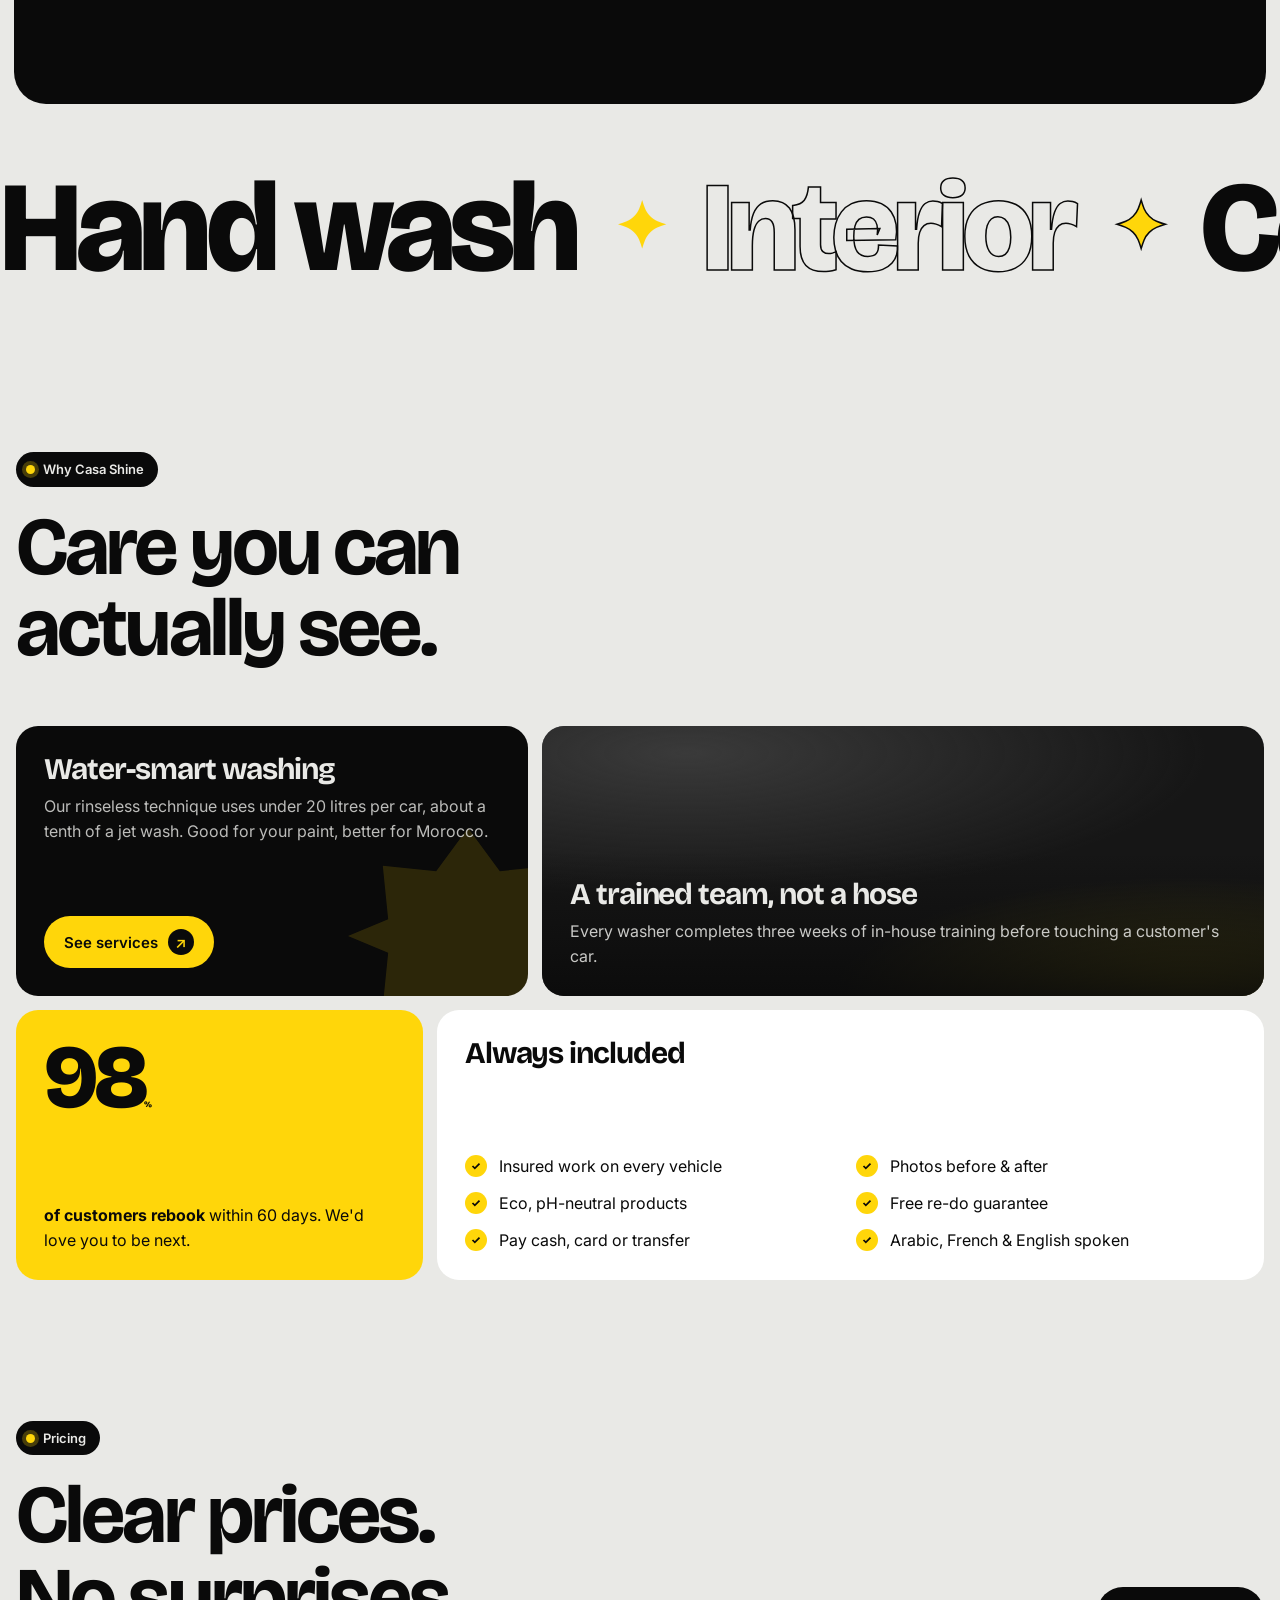
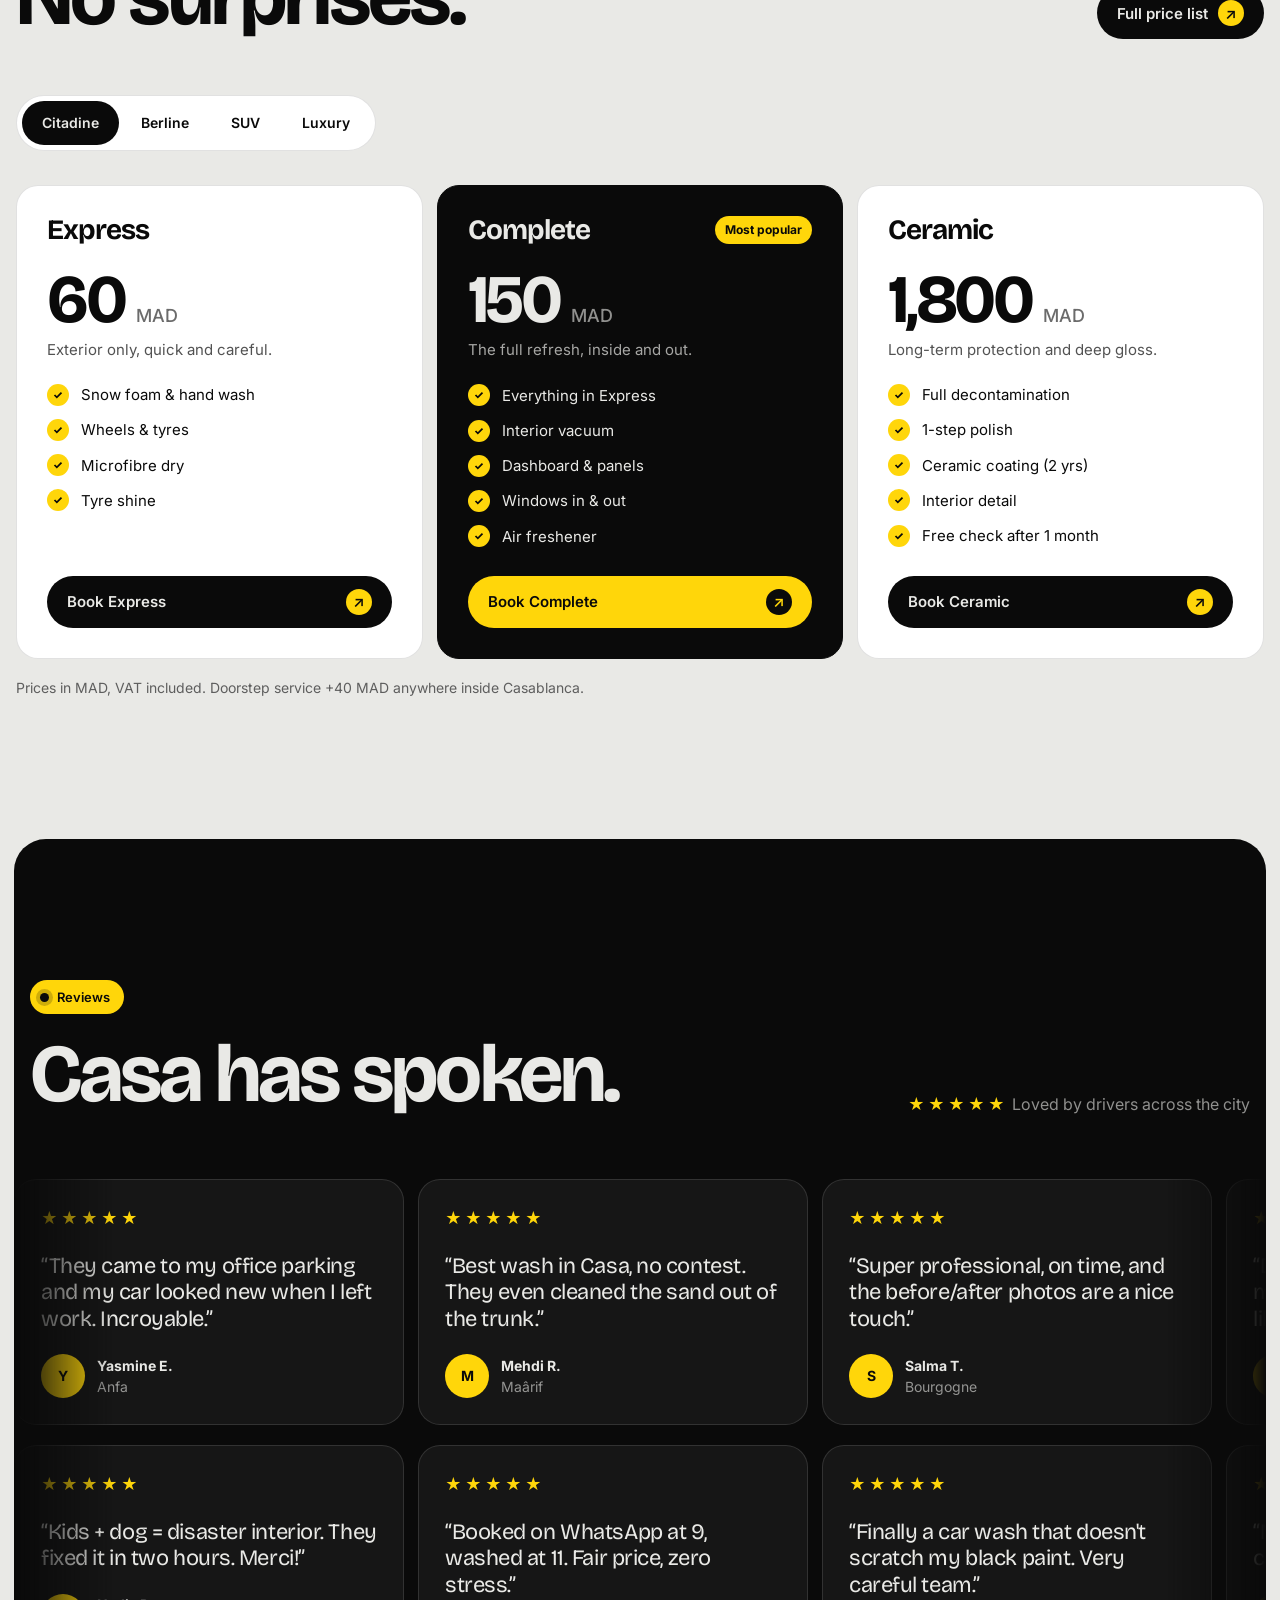
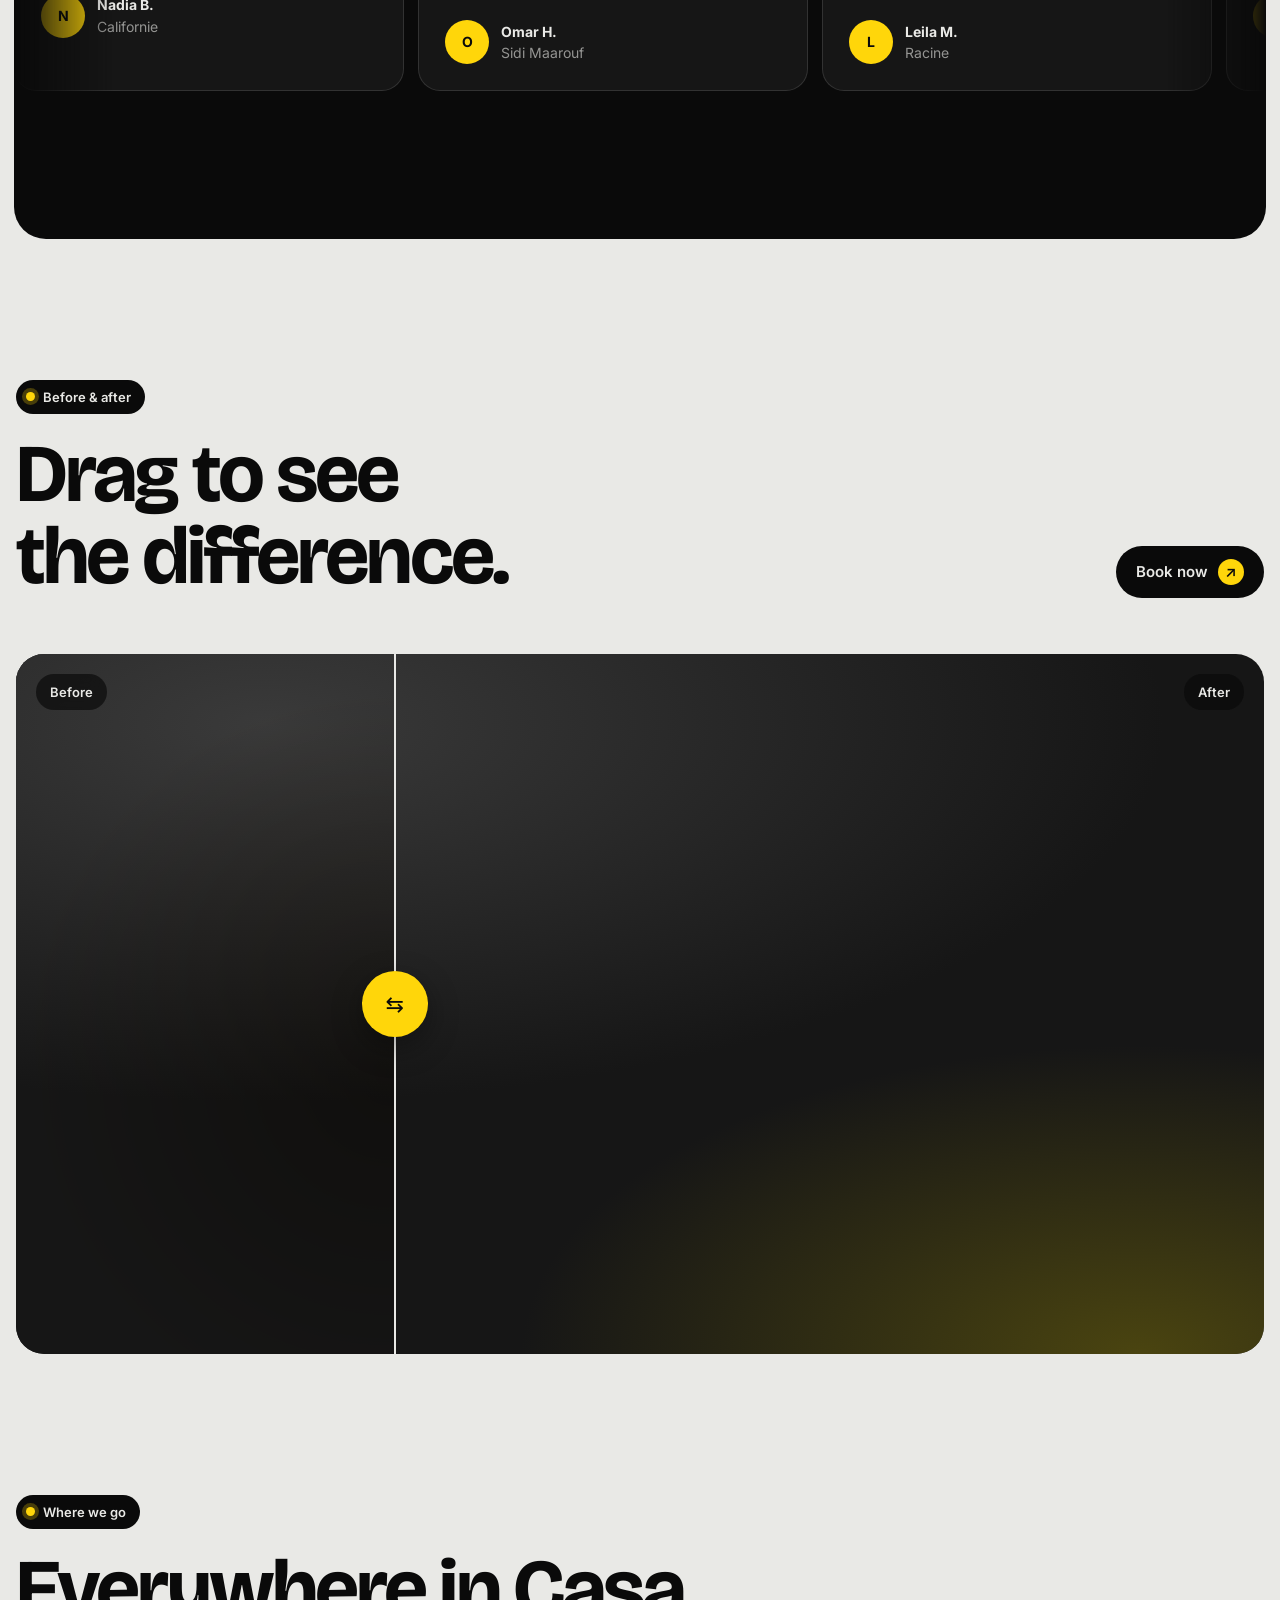
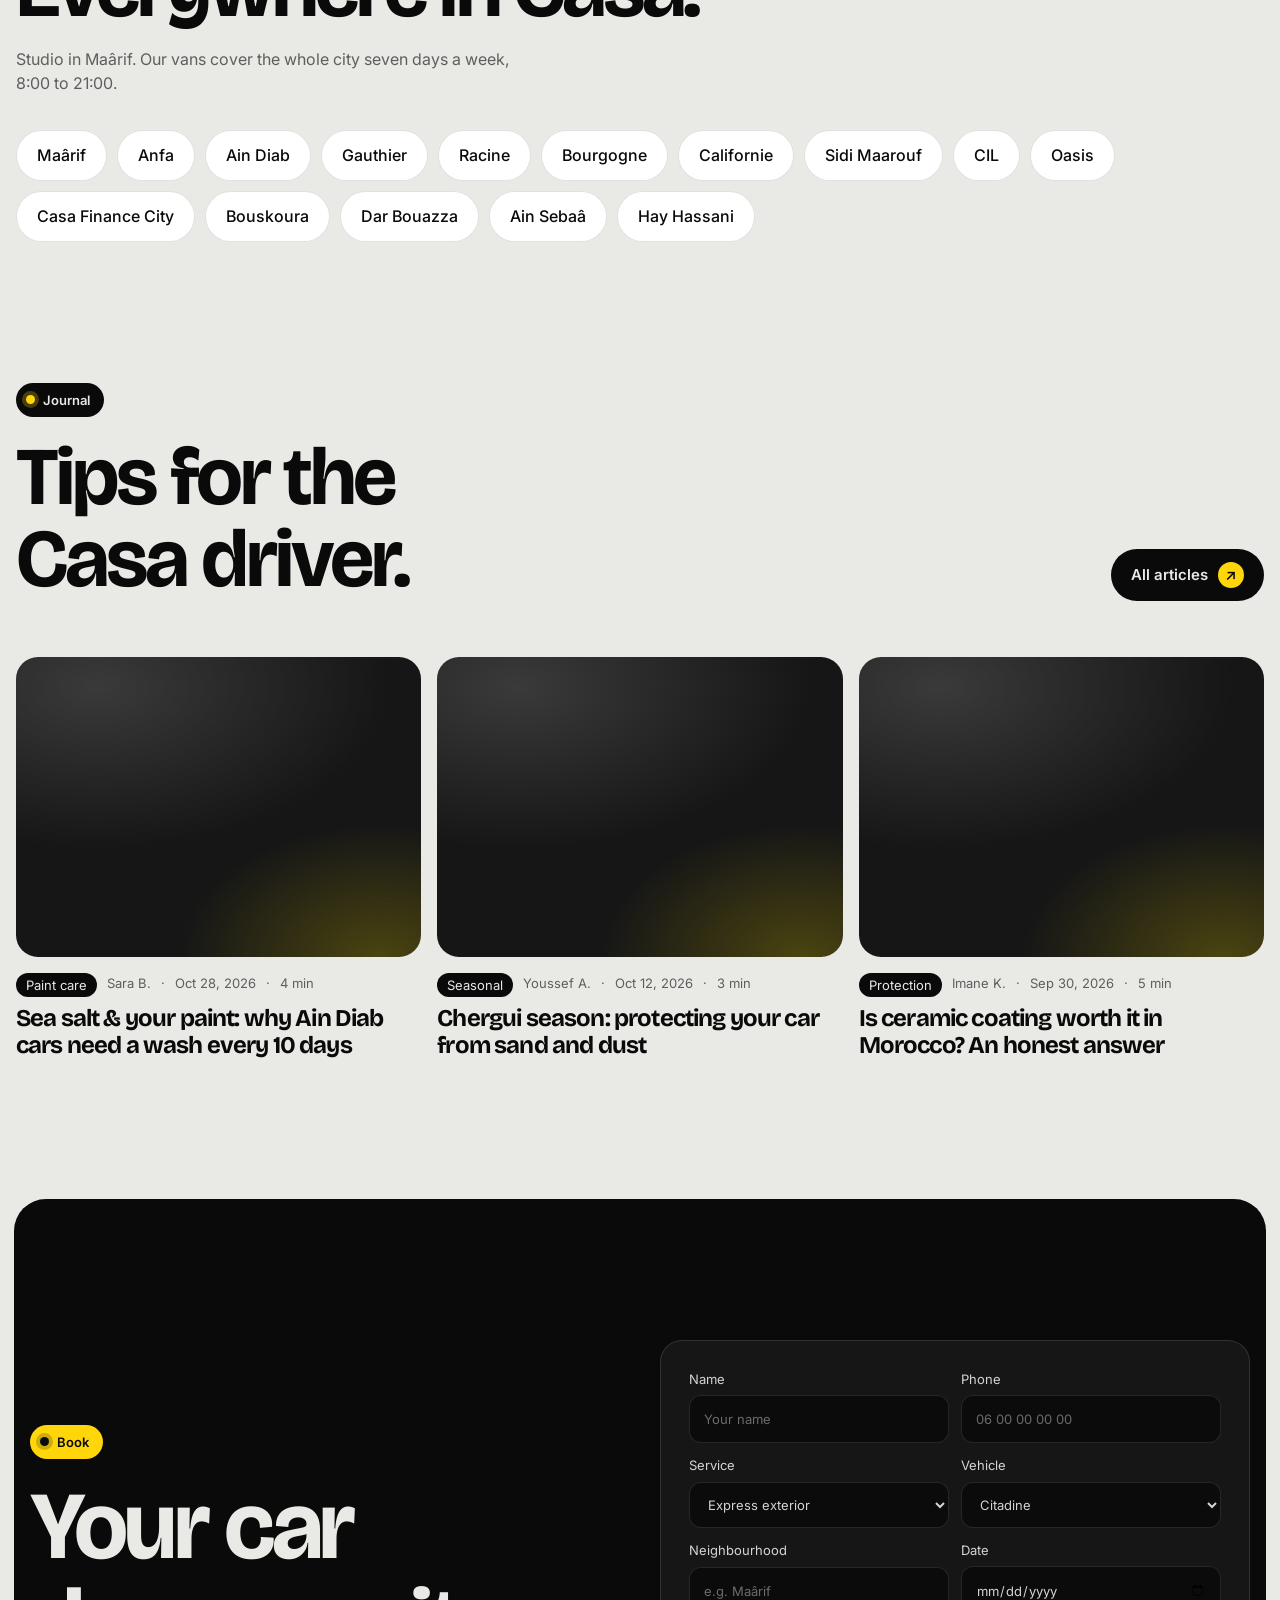
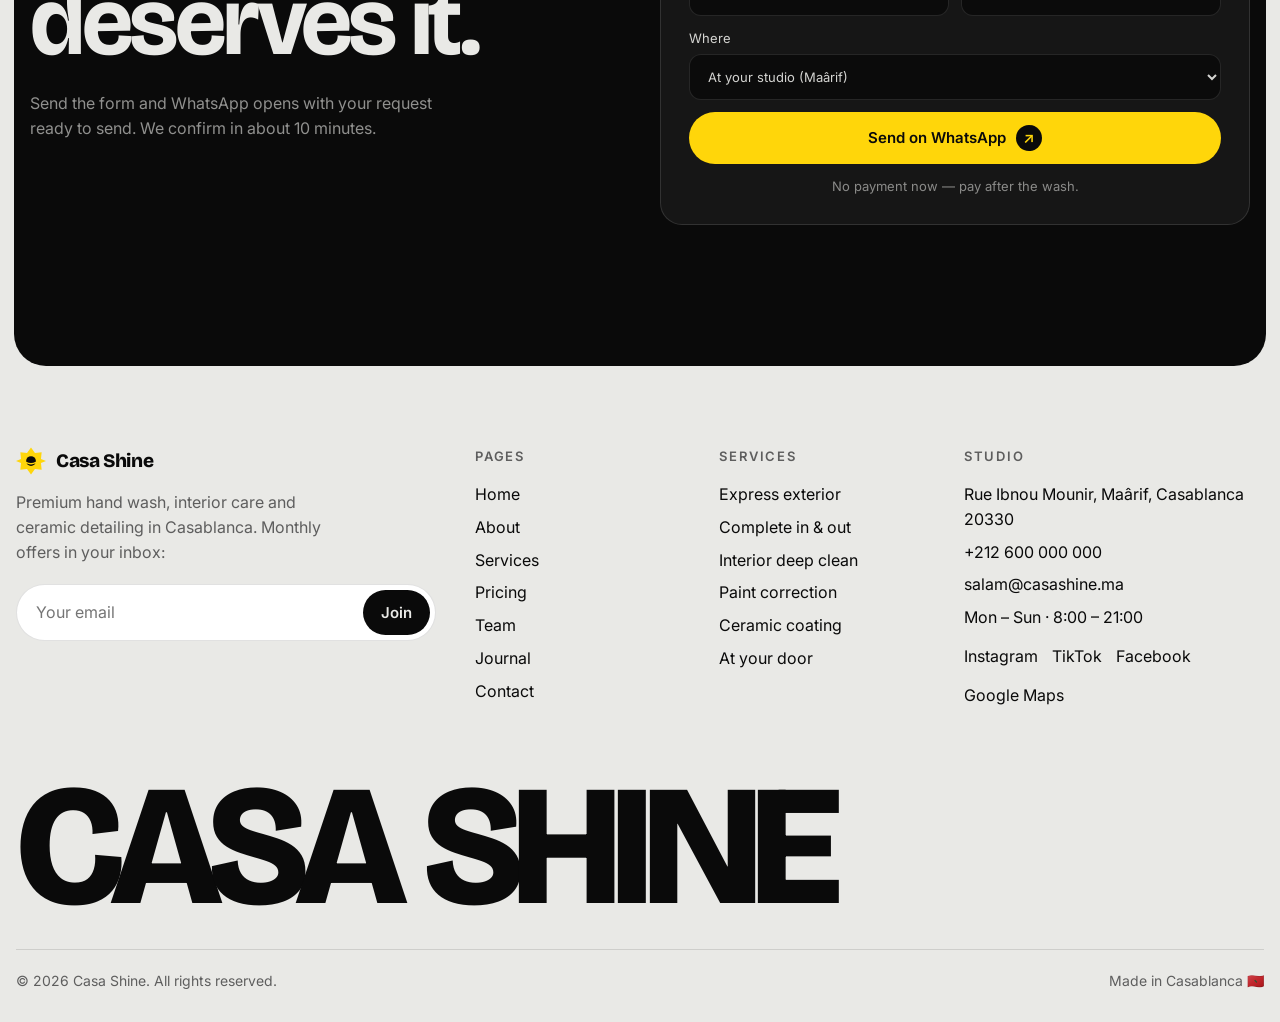
==== commit 9f6e6061: "Full multi-page site with 3D hero, smooth scroll and motion Co-Authored-By: Claude Opus 5.5 <noreply" ====
--- a/index.html
+++ b/index.html
@@ -3,745 +3,144 @@
 <head>
 <meta charset="utf-8">
 <meta name="viewport" content="width=device-width, initial-scale=1">
-<title>Casa Shine — Car Wash Casablanca</title>
-<meta name="description" content="Premium car wash & detailing in Casablanca. In-studio in Maârif or at your door anywhere in Casa. Book on WhatsApp.">
+<title>Casa Shine — Car Wash & Detailing in Casablanca</title>
+<meta name="description" content="Premium hand wash, interior cleaning and ceramic detailing in Casablanca. In our Maârif studio or at your door. Book on WhatsApp.">
+<meta property="og:title" content="Casa Shine — Car Wash & Detailing in Casablanca">
+<meta property="og:description" content="Premium hand wash, interior cleaning and ceramic detailing in Casablanca. In our Maârif studio or at your door. Book on WhatsApp.">
+<meta name="theme-color" content="#0A0A0A">
+<link rel="icon" href="data:image/svg+xml,%3Csvg xmlns='http://www.w3.org/2000/svg' viewBox='0 0 40 40'%3E%3Cpath d='M20 2l5.3 7.2 8.9-.9-.9 8.9L40 20l-6.7 2.8.9 8.9-8.9-.9L20 38l-5.3-7.2-8.9.9.9-8.9L0 20l6.7-2.8-.9-8.9 8.9.9z' fill='%23FFD60A'/%3E%3Ccircle cx='20' cy='20' r='6.5' fill='%230A0A0A'/%3E%3C/svg%3E">
 <link rel="preconnect" href="https://fonts.googleapis.com">
 <link rel="preconnect" href="https://fonts.gstatic.com" crossorigin>
-<link href="https://fonts.googleapis.com/css2?family=Bricolage+Grotesque:opsz,wght@12..96,500;12..96,700;12..96,800&family=Inter:wght@400;500;600&display=swap" rel="stylesheet">
-<style>
-:root{
-  --ink:#0A0A0A;
-  --ink-2:#161616;
-  --ink-3:#222222;
-  --sand:#E9E9E6;
-  --sand-2:#D6D6D2;
-  --paper:#FFFFFF;
-  --teal:#1F1F1F;
-  --teal-2:#333333;
-  --saffron:#FFD60A;
-  --saffron-2:#FFE45C;
-  --muted:#5E5E5E;
-  --line:rgba(10,10,10,.12);
-  --line-d:rgba(255,255,255,.12);
-  --r:22px;
-  --ease:cubic-bezier(.2,.8,.2,1);
-}
-*{box-sizing:border-box;margin:0;padding:0}
-html{scroll-behavior:smooth}
-body{background:var(--sand);color:var(--ink);font-family:Inter,system-ui,sans-serif;font-size:16px;line-height:1.55;-webkit-font-smoothing:antialiased;overflow-x:hidden}
-img{display:block;max-width:100%}
-a{color:inherit;text-decoration:none}
-button{font:inherit;cursor:pointer;border:0;background:none;color:inherit}
-h1,h2,h3,h4{font-family:"Bricolage Grotesque",sans-serif;font-weight:700;letter-spacing:-.03em;line-height:1.02}
-.wrap{width:min(1240px,100% - 32px);margin-inline:auto}
-section{position:relative}
-
-/* ---------- image slots (gradient fallback if a photo fails) ---------- */
-.ph{position:relative;overflow:hidden;background:
-  radial-gradient(120% 90% at 20% 10%,#3a3a3a 0,transparent 60%),
-  radial-gradient(90% 80% at 90% 100%,#4a4410 0,transparent 55%),var(--ink-2)}
-.ph img{width:100%;height:100%;object-fit:cover;transition:transform 1.2s var(--ease),opacity .6s}
-.ph img.broken{opacity:0}
-
-/* ---------- preloader ---------- */
-#loader{position:fixed;inset:0;z-index:100;background:var(--ink);display:grid;place-items:center;transition:clip-path 1s var(--ease) .2s;clip-path:inset(0 0 0 0)}
-#loader.done{clip-path:inset(0 0 100% 0)}
-#loader .lw{display:flex;gap:14px;align-items:center;color:var(--sand)}
-#loader .count{font-family:"Bricolage Grotesque";font-size:clamp(64px,12vw,160px);font-weight:800;letter-spacing:-.05em;min-width:3ch;text-align:right}
-#loader .lbl{font-size:13px;text-transform:uppercase;letter-spacing:.2em;opacity:.6}
-
-/* ---------- nav ---------- */
-.nav{position:fixed;top:14px;left:50%;transform:translateX(-50%);z-index:50;width:min(1240px,100% - 32px);display:flex;align-items:center;justify-content:space-between;padding:10px 10px 10px 18px;border-radius:999px;background:rgba(10,10,10,.72);backdrop-filter:blur(14px);-webkit-backdrop-filter:blur(14px);color:var(--sand);transition:transform .5s var(--ease)}
-.nav.hide{transform:translate(-50%,-140%)}
-.logo{display:flex;align-items:center;gap:10px;font-family:"Bricolage Grotesque";font-weight:800;font-size:19px;letter-spacing:-.02em}
-.logo svg{width:30px;height:30px}
-.nav ul{display:flex;gap:4px;list-style:none}
-.nav ul a{display:block;padding:9px 14px;border-radius:999px;font-size:14px;opacity:.8;transition:.25s}
-.nav ul a:hover{opacity:1;background:rgba(255,255,255,.08)}
-.nav .right{display:flex;gap:8px;align-items:center}
-.btn{display:inline-flex;align-items:center;gap:10px;padding:13px 20px;border-radius:999px;font-weight:600;font-size:15px;position:relative;overflow:hidden;isolation:isolate;transition:color .35s var(--ease)}
-.btn .ar{width:26px;height:26px;border-radius:50%;display:grid;place-items:center;transition:transform .4s var(--ease)}
-.btn:hover .ar{transform:rotate(-45deg)}
-.btn::before{content:"";position:absolute;inset:0;z-index:-1;transform:translateY(101%);border-radius:inherit;transition:transform .45s var(--ease)}
-.btn:hover::before{transform:none}
-.btn-sf{background:var(--saffron);color:var(--ink)}
-.btn-sf .ar{background:var(--ink);color:var(--saffron)}
-.btn-sf::before{background:var(--saffron-2)}
-.btn-ink{background:var(--ink);color:var(--sand)}
-.btn-ink .ar{background:var(--saffron);color:var(--ink)}
-.btn-ink::before{background:var(--teal)}
-.btn-ghost{border:1px solid currentColor}
-.btn-ghost::before{background:var(--sand)}
-.btn-ghost:hover{color:var(--ink)}
-.burger{display:none;width:44px;height:44px;border-radius:50%;background:var(--saffron);color:var(--ink);place-items:center}
-.burger span{display:block;width:18px;height:2px;background:currentColor;margin:4px auto;transition:.3s}
-.menu-open .burger span:first-child{transform:translateY(3px) rotate(45deg)}
-.menu-open .burger span:last-child{transform:translateY(-3px) rotate(-45deg)}
-.mmenu{position:fixed;inset:0;z-index:45;background:var(--ink);color:var(--sand);padding:110px 24px 30px;display:flex;flex-direction:column;justify-content:space-between;clip-path:circle(0 at calc(100% - 46px) 40px);transition:clip-path .7s var(--ease)}
-.menu-open .mmenu{clip-path:circle(150% at calc(100% - 46px) 40px)}
-.mmenu a.big{display:block;font-family:"Bricolage Grotesque";font-size:44px;font-weight:700;letter-spacing:-.03em;padding:4px 0;border-bottom:1px solid var(--line-d)}
-
-/* ---------- hero ---------- */
-.hero{min-height:100svh;padding:14px;display:flex}
-.hero-in{position:relative;flex:1;border-radius:28px;overflow:hidden;color:var(--sand);display:flex;flex-direction:column;justify-content:flex-end;padding:clamp(20px,4vw,48px)}
-.hero-bg{position:absolute;inset:0}
-.hero-bg img{transform:scale(1.15)}
-.hero-bg::after{content:"";position:absolute;inset:0;background:linear-gradient(180deg,rgba(10,10,10,.35) 0,rgba(10,10,10,.1) 40%,rgba(10,10,10,.85) 100%)}
-.hero h1{position:relative;font-size:clamp(64px,15vw,230px);font-weight:800;letter-spacing:-.06em;line-height:.85;margin-bottom:28px}
-.hero h1 .ln{display:block;overflow:hidden;padding-bottom:.04em}
-.hero h1 .ln span{display:inline-block;transform:translateY(105%);transition:transform 1.1s var(--ease)}
-.loaded .hero h1 .ln span{transform:none}
-.loaded .hero h1 .ln:nth-child(2) span{transition-delay:.12s}
-.hero h1 em{font-style:normal;color:var(--saffron)}
-.hero-row{position:relative;display:flex;gap:18px;justify-content:space-between;align-items:flex-end;flex-wrap:wrap}
-.hero-card{display:flex;gap:16px;align-items:center;background:rgba(255,255,255,.95);color:var(--ink);border-radius:20px;padding:10px 22px 10px 10px;max-width:420px;opacity:0;transform:translateY(30px);transition:1s var(--ease) .5s}
-.hero-card .ph{width:92px;height:92px;border-radius:14px;flex:none}
-.hero-card small{color:var(--muted);font-size:13px}
-.hero-card b{display:block;font-family:"Bricolage Grotesque";font-size:22px;letter-spacing:-.02em}
-.hero-side{max-width:360px;opacity:0;transform:translateY(30px);transition:1s var(--ease) .65s}
-.hero-side p{opacity:.85;margin-bottom:18px}
-.loaded .hero-card,.loaded .hero-side{opacity:1;transform:none}
-.badge-rot{position:absolute;right:clamp(20px,4vw,48px);top:clamp(90px,14vw,120px);width:118px;height:118px;animation:spin 16s linear infinite}
-.badge-rot text{font-size:10.5px;letter-spacing:.24em;fill:var(--sand);text-transform:uppercase;font-family:Inter;font-weight:600}
-@keyframes spin{to{transform:rotate(360deg)}}
-
-/* ---------- common ---------- */
-.pad{padding:clamp(80px,11vw,150px) 0}
-.tag{display:inline-flex;align-items:center;gap:8px;padding:7px 14px 7px 10px;border-radius:999px;font-size:13px;font-weight:600;background:var(--ink);color:var(--sand)}
-.tag::before{content:"";width:9px;height:9px;border-radius:50%;background:var(--saffron);box-shadow:0 0 0 4px rgba(255,214,10,.25);animation:pulse 2s infinite}
-.dark .tag{background:var(--saffron);color:var(--ink)}
-.dark .tag::before{background:var(--ink);box-shadow:0 0 0 4px rgba(10,10,10,.2)}
-@keyframes pulse{50%{box-shadow:0 0 0 7px rgba(255,214,10,0)}}
-.h2{font-size:clamp(40px,6.4vw,86px);margin:20px 0 0}
-.sec-head{display:flex;justify-content:space-between;align-items:flex-end;gap:24px;flex-wrap:wrap;margin-bottom:56px}
-.dark{background:var(--ink);color:var(--sand);border-radius:32px;margin:0 14px}
-.dark .muted{color:rgba(233,233,230,.6)}
-.muted{color:var(--muted)}
-
-/* reveal */
-.rv{opacity:0;transform:translateY(40px);transition:opacity 1s var(--ease),transform 1s var(--ease)}
-.rv.in{opacity:1;transform:none}
-.rv-d1{transition-delay:.08s}.rv-d2{transition-delay:.16s}.rv-d3{transition-delay:.24s}
-.words .w{display:inline-block;opacity:.16;transition:opacity .4s}
-.words .w.on{opacity:1}
-
-/* ---------- about ---------- */
-.about-txt{font-family:"Bricolage Grotesque";font-weight:600;font-size:clamp(30px,4.4vw,60px);letter-spacing:-.03em;line-height:1.08;margin:26px 0 30px;max-width:1100px}
-.about-grid{display:grid;grid-template-columns:1fr 1.6fr;gap:28px;align-items:end;margin-top:60px}
-.about-img{height:clamp(320px,48vw,620px);border-radius:var(--r)}
-.about-img img{transform:scale(1.2)}
-.stats{display:grid;gap:14px}
-.stat{background:var(--paper);border-radius:var(--r);padding:26px}
-.stat b{font-family:"Bricolage Grotesque";font-size:clamp(48px,6vw,72px);letter-spacing:-.05em;line-height:1;display:block}
-.stat b sup{font-size:.45em;color:var(--teal)}
-
-/* marquee */
-.marq{overflow:hidden;padding:46px 0;-webkit-mask:linear-gradient(90deg,transparent,#000 12%,#000 88%,transparent);mask:linear-gradient(90deg,transparent,#000 12%,#000 88%,transparent)}
-.marq-t{display:flex;gap:14px;width:max-content;animation:mq 32s linear infinite}
-.marq:hover .marq-t{animation-play-state:paused}
-.chip{display:flex;align-items:center;gap:12px;padding:20px 30px;border:1px solid var(--line);border-radius:18px;font-family:"Bricolage Grotesque";font-weight:700;font-size:24px;letter-spacing:-.02em;white-space:nowrap;background:var(--paper)}
-.chip i{width:10px;height:10px;border-radius:3px;background:var(--teal);transform:rotate(45deg)}
-@keyframes mq{to{transform:translateX(-50%)}}
-
-/* ---------- services ---------- */
-.svc{border-top:1px solid var(--line-d)}
-.svc:last-child{border-bottom:1px solid var(--line-d)}
-.svc-h{width:100%;display:grid;grid-template-columns:80px 1fr auto;align-items:center;gap:20px;padding:30px 4px;text-align:left}
-.svc-h .n{font-size:14px;opacity:.5;font-weight:600}
-.svc-h h3{font-size:clamp(28px,4vw,52px);transition:transform .5s var(--ease),color .3s}
-.svc-h:hover h3{transform:translateX(12px);color:var(--saffron)}
-.svc-h .pm{width:52px;height:52px;border-radius:50%;border:1px solid var(--line-d);display:grid;place-items:center;transition:.4s var(--ease)}
-.svc.open .pm{background:var(--saffron);color:var(--ink);transform:rotate(45deg);border-color:var(--saffron)}
-.svc-b{display:grid;grid-template-rows:0fr;transition:grid-template-rows .6s var(--ease)}
-.svc.open .svc-b{grid-template-rows:1fr}
-.svc-b>div{overflow:hidden}
-.svc-in{display:grid;grid-template-columns:80px 1fr 1fr;gap:20px;padding:0 4px 36px}
-.svc-in .ph{border-radius:18px;height:300px}
-.svc-in p{font-size:18px;margin-bottom:22px}
-.ticks{list-style:none;display:grid;gap:12px}
-.ticks li{display:flex;gap:12px;align-items:center}
-.ticks li::before{content:"";width:22px;height:22px;flex:none;border-radius:50%;background:var(--saffron) url("data:image/svg+xml,%3Csvg xmlns='http://www.w3.org/2000/svg' viewBox='0 0 24 24' fill='none' stroke='%230A0A0A' stroke-width='3'%3E%3Cpath d='M6 12l4 4 8-8'/%3E%3C/svg%3E") center/14px no-repeat}
-.svc-price{margin-top:24px;font-family:"Bricolage Grotesque";font-size:20px}
-.svc-price b{color:var(--saffron);font-size:28px}
-
-/* ---------- process ---------- */
-.proc{display:grid;grid-template-columns:1fr 1fr;gap:60px}
-.proc-sticky{position:sticky;top:110px;align-self:start}
-.proc-num{font-family:"Bricolage Grotesque";font-weight:800;font-size:clamp(120px,18vw,240px);letter-spacing:-.07em;line-height:.8;color:var(--teal);margin-top:30px;height:.82em;overflow:hidden}
-.proc-num div{transition:transform .7s var(--ease)}
-.proc-num span{display:block;height:1em;line-height:.95}
-.bar{height:4px;background:var(--sand-2);border-radius:4px;margin-top:30px;overflow:hidden}
-.bar i{display:block;height:100%;width:25%;background:var(--saffron);transition:width .6s var(--ease)}
-.step{padding:40px 0;border-bottom:1px solid var(--line);opacity:.3;transition:opacity .5s}
-.step.on{opacity:1}
-.step h3{font-size:clamp(28px,3.4vw,42px);margin-bottom:12px;display:flex;gap:14px;align-items:baseline}
-.step h3 small{font-family:Inter;font-size:14px;color:var(--teal);font-weight:600;letter-spacing:0}
-.step p{font-size:18px;max-width:460px}
-
-/* ---------- works ---------- */
-.works-track{display:flex;gap:18px;overflow-x:auto;scroll-snap-type:x mandatory;padding-bottom:12px;scrollbar-width:none;cursor:grab}
-.works-track::-webkit-scrollbar{display:none}
-.work{flex:0 0 min(520px,82vw);scroll-snap-align:start}
-.work .ph{height:min(600px,100vw);border-radius:var(--r)}
-.work:hover .ph img{transform:scale(1.06)}
-.work h4{font-size:28px;margin:18px 0 10px}
-.work dl{display:flex;gap:28px;font-size:14px}
-.work dt{opacity:.55}
-.work dd{font-weight:600}
-.arrows{display:flex;gap:10px}
-.arrows button{width:54px;height:54px;border-radius:50%;border:1px solid var(--line-d);display:grid;place-items:center;transition:.3s}
-.arrows button:hover{background:var(--saffron);color:var(--ink);border-color:var(--saffron)}
-
-/* ---------- why ---------- */
-.bento{display:grid;grid-template-columns:repeat(12,1fr);gap:14px}
-.bx{border-radius:var(--r);padding:28px;background:var(--paper);position:relative;overflow:hidden;min-height:260px;display:flex;flex-direction:column;justify-content:space-between}
-.bx h3{font-size:30px;margin-bottom:10px}
-.b1{grid-column:span 5;background:var(--teal);color:var(--sand)}
-.b2{grid-column:span 7;padding:0;color:var(--sand)}
-.b2 .ph{position:absolute;inset:0}
-.b2 .ov{position:relative;padding:28px;margin-top:auto;background:linear-gradient(0deg,rgba(10,10,10,.85),transparent)}
-.b3{grid-column:span 4;background:var(--saffron)}
-.b3 b{font-family:"Bricolage Grotesque";font-size:clamp(60px,7vw,96px);letter-spacing:-.05em;line-height:.9}
-.b4{grid-column:span 8}
-.b4 .ticks{grid-template-columns:1fr 1fr;margin-top:20px}
-.zell{position:absolute;right:-60px;bottom:-60px;width:240px;opacity:.18;animation:spin 40s linear infinite}
-
-/* ---------- pricing ---------- */
-.tabs{display:inline-flex;gap:2px;padding:5px;border-radius:999px;background:var(--paper);border:1px solid var(--line);position:relative;max-width:100%}
-.tabs button{white-space:nowrap;padding:11px clamp(11px,2.6vw,20px);border-radius:999px;font-weight:600;font-size:14px;position:relative;z-index:1;transition:color .3s}
-.tabs button.on{color:var(--sand)}
-.tabs .pill{position:absolute;top:5px;height:calc(100% - 10px);border-radius:999px;background:var(--ink);transition:.5s var(--ease)}
-.plans{display:grid;grid-template-columns:repeat(3,1fr);gap:14px;margin-top:34px}
-.plan{background:var(--paper);border-radius:var(--r);padding:30px;border:1px solid var(--line);display:flex;flex-direction:column;transition:transform .5s var(--ease)}
-.plan:hover{transform:translateY(-6px)}
-.plan.hot{background:var(--ink);color:var(--sand);border-color:var(--ink)}
-.plan .pt{display:flex;justify-content:space-between;align-items:center}
-.plan h3{font-size:28px}
-.plan .pop{font-size:12px;font-weight:700;background:var(--saffron);color:var(--ink);padding:5px 10px;border-radius:999px}
-.plan .pr{font-family:"Bricolage Grotesque";font-size:64px;letter-spacing:-.05em;margin:22px 0 4px;line-height:1}
-.plan .pr small{font-size:18px;letter-spacing:0;opacity:.6;font-family:Inter}
-.plan .pr span{display:inline-block;transition:transform .4s var(--ease),opacity .4s}
-.plan .pr span.flip{transform:translateY(-20px);opacity:0}
-.plan p{font-size:15px;opacity:.7;margin-bottom:22px}
-.plan .ticks{margin:22px 0 28px;font-size:15px}
-.plan .btn{margin-top:auto;justify-content:space-between}
-
-/* ---------- testimonials ---------- */
-.tst-row{overflow:hidden;-webkit-mask:linear-gradient(90deg,transparent,#000 8%,#000 92%,transparent);mask:linear-gradient(90deg,transparent,#000 8%,#000 92%,transparent)}
-.tst-t{display:flex;gap:14px;width:max-content;animation:mq 50s linear infinite;padding:7px 0}
-.tst-row.rev .tst-t{animation-direction:reverse}
-.tst-row:hover .tst-t{animation-play-state:paused}
-.tc{width:380px;background:var(--ink-2);border:1px solid var(--line-d);border-radius:var(--r);padding:26px;display:flex;flex-direction:column;gap:22px}
-.tc q{font-family:"Bricolage Grotesque";font-size:22px;line-height:1.2;letter-spacing:-.02em;quotes:none}
-.tc .who{display:flex;gap:12px;align-items:center;font-size:14px}
-.tc .av{width:44px;height:44px;border-radius:50%;display:grid;place-items:center;font-weight:700;color:var(--ink);background:var(--saffron)}
-.stars{color:var(--saffron);letter-spacing:3px}
-
-/* ---------- before / after ---------- */
-.ba{position:relative;height:clamp(340px,56vw,680px);border-radius:28px;overflow:hidden;user-select:none;touch-action:pan-y;cursor:ew-resize}
-.ba .ph{position:absolute;inset:0}
-.ba .before{clip-path:inset(0 50% 0 0)}
-.ba .before img{filter:grayscale(.55) brightness(.62) sepia(.5) contrast(.9)}
-.ba .dirt{position:absolute;inset:0;background:radial-gradient(circle at 30% 60%,rgba(90,60,20,.45),transparent 40%),radial-gradient(circle at 70% 30%,rgba(80,60,30,.35),transparent 35%);mix-blend-mode:multiply}
-.ba .handle{position:absolute;top:0;bottom:0;left:50%;width:2px;background:var(--sand);transform:translateX(-1px)}
-.ba .knob{position:absolute;top:50%;left:50%;width:64px;height:64px;border-radius:50%;background:var(--saffron);transform:translate(-50%,-50%);display:grid;place-items:center;box-shadow:0 10px 30px rgba(0,0,0,.35)}
-.ba .lab{position:absolute;top:20px;padding:8px 14px;border-radius:999px;background:rgba(10,10,10,.7);color:var(--sand);font-size:13px;font-weight:600;backdrop-filter:blur(8px)}
-
-/* ---------- zones ---------- */
-.zones{display:flex;flex-wrap:wrap;gap:10px;margin-top:34px}
-.zones span{padding:12px 20px;border-radius:999px;border:1px solid var(--line);background:var(--paper);font-weight:500;transition:.3s}
-.zones span:hover{background:var(--teal);color:var(--sand);border-color:var(--teal)}
-
-/* ---------- blog ---------- */
-.posts{display:grid;grid-template-columns:repeat(3,1fr);gap:14px}
-.post .ph{height:300px;border-radius:var(--r)}
-.post:hover .ph img{transform:scale(1.06)}
-.post .meta{display:flex;gap:10px;font-size:13px;color:var(--muted);margin:16px 0 8px}
-.post h4{font-size:24px;line-height:1.12;transition:color .3s}
-.post:hover h4{color:var(--teal)}
-
-/* ---------- book ---------- */
-.book{display:grid;grid-template-columns:1fr 1fr;gap:40px;align-items:center}
-.book h2{font-size:clamp(48px,7.5vw,110px)}
-form{background:var(--ink-2);border:1px solid var(--line-d);padding:28px;border-radius:var(--r);display:grid;grid-template-columns:1fr 1fr;gap:12px}
-form label{display:grid;gap:6px;font-size:13px;opacity:.85}
-form .full{grid-column:1/-1}
-input,select{font:inherit;width:100%;background:var(--ink);color:var(--sand);border:1px solid var(--line-d);border-radius:12px;padding:13px 14px;outline:none;transition:border-color .3s}
-input:focus,select:focus{border-color:var(--saffron)}
-form .btn{justify-content:center}
-.note{font-size:13px;opacity:.55;text-align:center}
-
-/* ---------- footer ---------- */
-footer{padding:80px 0 30px}
-.fgrid{display:grid;grid-template-columns:2fr 1fr 1fr 1.4fr;gap:30px}
-footer h5{font-size:13px;text-transform:uppercase;letter-spacing:.14em;color:var(--muted);margin-bottom:16px;font-weight:600}
-footer ul{list-style:none;display:grid;gap:8px}
-footer ul a:hover{color:var(--teal)}
-.news{display:flex;margin-top:20px;background:var(--paper);border:1px solid var(--line);border-radius:999px;padding:5px}
-.news input{background:none;color:var(--ink);border:0;padding:10px 14px}
-.giant{font-family:"Bricolage Grotesque";font-weight:800;font-size:clamp(48px,13.4vw,200px);letter-spacing:-.06em;line-height:.8;margin-top:70px;color:var(--ink);white-space:nowrap;overflow:hidden}
-.giant span{display:inline-block;transform:translateY(100%);transition:transform 1.2s var(--ease)}
-.giant.in span{transform:none}
-.fbot{display:flex;justify-content:space-between;gap:12px;flex-wrap:wrap;border-top:1px solid var(--line);padding-top:20px;margin-top:24px;font-size:14px;color:var(--muted)}
-
-/* whatsapp float */
-.wa{position:fixed;right:18px;bottom:18px;z-index:40;width:58px;height:58px;border-radius:50%;background:#25D366;color:#fff;display:grid;place-items:center;box-shadow:0 10px 30px rgba(0,0,0,.25);transform:scale(0);transition:transform .5s var(--ease)}
-.loaded .wa{transform:scale(1)}
-.wa:hover{transform:scale(1.08)}
-
-/* cursor */
-.cur{position:fixed;top:0;left:0;width:84px;height:84px;margin:-42px 0 0 -42px;border-radius:50%;background:var(--saffron);color:var(--ink);display:grid;place-items:center;font-size:13px;font-weight:700;pointer-events:none;z-index:60;transform:scale(0);transition:transform .35s var(--ease)}
-.cur.on{transform:scale(1)}
-
-/* ---------- responsive ---------- */
-@media (max-width:980px){
-  .nav ul,.nav .right .btn{display:none}
-  .burger{display:grid}
-  .about-grid,.proc,.book{grid-template-columns:1fr}
-  .proc-sticky{position:relative;top:0}
-  .proc-num{display:none}
-  .step{opacity:1}
-  .plans,.posts{grid-template-columns:1fr}
-  .b1,.b2,.b3,.b4{grid-column:span 12}
-  .b2{min-height:340px}
-  .fgrid{grid-template-columns:1fr 1fr}
-  .svc-in{grid-template-columns:1fr}
-  .svc-in>span{display:none}
-  .badge-rot{display:none}
-}
-@media (max-width:600px){
-  .svc-h{grid-template-columns:40px 1fr auto;gap:12px}
-  .svc-h .pm{width:42px;height:42px}
-  .b4 .ticks{grid-template-columns:1fr}
-  form{grid-template-columns:1fr;padding:20px}
-  .fgrid{grid-template-columns:1fr}
-  .tc{width:300px}
-  .hero-card b{font-size:19px}
-  .dark{margin:0 8px;border-radius:24px}
-  .hero{padding:8px}
-}
-@media (prefers-reduced-motion:reduce){
-  *,*::before,*::after{animation:none!important;transition:none!important}
-  .rv,.hero h1 .ln span,.hero-card,.hero-side,.giant span{opacity:1;transform:none}
-  .words .w{opacity:1}
-}
-</style>
+<link href="https://fonts.googleapis.com/css2?family=Bricolage+Grotesque:opsz,wght@12..96,500;12..96,600;12..96,700;12..96,800&family=Inter:wght@400;500;600;700&display=swap" rel="stylesheet">
+<link rel="stylesheet" href="assets/css/site.css">
+<script type="importmap">{"imports":{"three":"https://cdn.jsdelivr.net/npm/three@0.160.0/build/three.module.js","three/addons/":"https://cdn.jsdelivr.net/npm/three@0.160.0/examples/jsm/"}}</script>
 </head>
-<body>
-
-<div id="loader" aria-hidden="true"><div class="lw"><div class="count" id="cnt">0</div><div class="lbl">Casa Shine<br>Car wash<br>Casablanca</div></div></div>
-<div class="cur" id="cur">Drag</div>
-
-<!-- NAV -->
-<header class="nav" id="nav">
-  <a href="#top" class="logo" aria-label="Casa Shine home">
-    <svg viewBox="0 0 40 40" fill="none"><path d="M20 2l5.3 7.2 8.9-.9-.9 8.9L40 20l-6.7 2.8.9 8.9-8.9-.9L20 38l-5.3-7.2-8.9.9.9-8.9L0 20l6.7-2.8-.9-8.9 8.9.9z" fill="#FFD60A"/><circle cx="20" cy="20" r="6.5" fill="#0A0A0A"/><path d="M14 22c3 2 9 2 12 0" stroke="#FFD60A" stroke-width="2" stroke-linecap="round"/></svg>
-    Casa Shine
-  </a>
-  <ul>
-    <li><a href="#about">About</a></li>
-    <li><a href="#services">Services</a></li>
-    <li><a href="#process">Process</a></li>
-    <li><a href="#pricing">Pricing</a></li>
-    <li><a href="#zones">Zones</a></li>
-    <li><a href="#blog">Journal</a></li>
-  </ul>
-  <div class="right">
-    <a href="#book" class="btn btn-sf">Book a wash <span class="ar">↗</span></a>
-    <button class="burger" id="burger" aria-label="Open menu"><span></span><span></span></button>
-  </div>
-</header>
-<nav class="mmenu" aria-label="Mobile">
-  <div>
-    <a class="big" href="#about">About</a>
-    <a class="big" href="#services">Services</a>
-    <a class="big" href="#pricing">Pricing</a>
-    <a class="big" href="#zones">Zones</a>
-    <a class="big" href="#book">Book</a>
-  </div>
-  <div class="muted">Maârif, Casablanca · +212 600 000 000</div>
-</nav>
-
-<main id="top">
-<!-- HERO -->
+<body data-page="home" data-nocta>
+<div class="curtain" id="curtain"></div>
+<main>
 <section class="hero">
-  <div class="hero-in">
-    <div class="hero-bg ph" data-par="0.25"><img src="https://images.unsplash.com/photo-1601362840469-51e4d8d58785?auto=format&fit=crop&w=2000&q=80" alt="Car covered in foam during a hand wash"></div>
+  <div class="hero-in" data-hero3d>
+    <div class="hero-bg ph"><img src="https://images.unsplash.com/photo-1601362840469-51e4d8d58785?auto=format&fit=crop&w=2200&q=80" alt="Car covered in foam during a hand wash"></div>
     <svg class="badge-rot" viewBox="0 0 120 120" aria-hidden="true"><defs><path id="c" d="M60 60m-46 0a46 46 0 1 1 92 0a46 46 0 1 1-92 0"/></defs><text><textPath href="#c">Hand wash · Casablanca · Since 2019 ·</textPath></text><circle cx="60" cy="60" r="16" fill="#FFD60A"/></svg>
-    <h1><span class="ln"><span>Casa</span></span><span class="ln"><span><em>Shine.</em></span></span></h1>
+    <h1 data-split="intro">Casa<br><em>Shine.</em></h1>
     <div class="hero-row">
-      <div class="hero-card">
+      <div class="hero-card" data-intro>
         <div class="ph"><img src="https://images.unsplash.com/photo-1607860108855-64acf2078ed9?auto=format&fit=crop&w=300&q=80" alt=""></div>
-        <div><small>Book on WhatsApp — reply in 10 min</small><b>+212 600 000 000</b></div>
+        <div><small>Book on WhatsApp — reply in 10 min</small><b data-s="phone"></b></div>
       </div>
-      <div class="hero-side">
+      <div class="hero-side" data-intro>
         <p>Hand wash, interior care and ceramic detailing — in our Maârif studio or at your door, anywhere in Casablanca.</p>
-        <a href="#book" class="btn btn-sf">Book your wash <span class="ar">↗</span></a>
+        <a href="contact.html#book" class="btn btn-y">Book your wash <span class="ar">↗</span></a>
       </div>
     </div>
+    <div class="scroll-ind" aria-hidden="true"></div>
   </div>
 </section>
 
-<!-- ABOUT -->
-<section class="pad" id="about">
-  <div class="wrap">
-    <span class="tag rv">About us</span>
-    <p class="about-txt words" id="words">Born on the boulevards of Casablanca, we treat every car like a piece of zellige: patient hands, the right products, and attention to every last tile — so you leave cleaner than the Corniche at sunrise.</p>
-    <div class="about-grid">
-      <div class="stats">
-        <div class="stat rv"><b data-count="12400">0</b><span class="muted">cars washed since 2019</span></div>
-        <div class="stat rv rv-d1"><b><span data-count="4.9" data-dec="1">0</span><sup>★</sup></b><span class="muted">average from 860+ Google reviews</span></div>
-        <div class="stat rv rv-d2"><b><span data-count="45">0</span><sup>min</sup></b><span class="muted">for a full premium wash</span></div>
-      </div>
-      <div class="about-img ph rv" data-par="0.12"><img src="https://images.unsplash.com/photo-1520340356584-f9917d1eea6f?auto=format&fit=crop&w=1600&q=80" alt="Detailer polishing a car" loading="lazy"></div>
+<section class="pad" id="about"><div class="wrap">
+  <span class="tag" data-reveal>About us</span>
+  <p class="big-txt" data-words-hl>Born on the boulevards of Casablanca, we treat every car like a piece of zellige: patient hands, the right products, and attention to every last tile, so you leave cleaner than the Corniche at sunrise.</p>
+  <a href="about.html" class="btn btn-ink" data-reveal>Our story <span class="ar">↗</span></a>
+  <div class="about-grid">
+    <div class="stats" data-stagger>
+      <div class="stat"><b><span data-count="12400">0</span><sup>+</sup></b><span class="muted">cars washed since 2019</span></div>
+      <div class="stat"><b><span data-count="15">0</span><sup>areas</sup></b><span class="muted">of Casablanca covered by our vans</span></div>
+      <div class="stat"><b><span data-count="45">0</span><sup>min</sup></b><span class="muted">for a complete in &amp; out wash</span></div>
     </div>
+    <div class="about-img ph" data-par data-clip><img src="https://images.unsplash.com/photo-1520340356584-f9917d1eea6f?auto=format&fit=crop&w=1600&q=80" alt="Car being rinsed with water spray" loading="lazy"></div>
   </div>
+</div></section>
+
+<div data-render="brands" aria-label="Brands we care for"></div>
+
+<section class="dark pad" id="services"><div class="wrap">
+  <div class="sec-head">
+    <div><span class="tag" data-reveal>Services</span><h2 class="h2" data-split>Six ways to fall<br>in love again.</h2></div>
+    <div data-reveal style="max-width:340px"><p class="muted" style="margin-bottom:18px">pH-neutral shampoo, the two-bucket method and microfibre only. No brushes, no swirls.</p><a href="services.html" class="btn btn-y">All services <span class="ar">↗</span></a></div>
+  </div>
+  <div data-render="services-acc"></div>
+</div></section>
+
+<section class="pad" id="process"><div class="wrap proc">
+  <div class="proc-sticky">
+    <span class="tag" data-reveal>How it works</span>
+    <h2 class="h2" data-split>From dusty<br>to dazzling.</h2>
+    <div class="proc-num" aria-hidden="true"><div id="pn"><span>01</span><span>02</span><span>03</span><span>04</span></div></div>
+    <div class="bar"><i id="pbar"></i></div>
+  </div>
+  <div>
+    <div class="step on"><h3><small>01</small>Book in 30 seconds</h3><p class="muted">Pick a service and a time on WhatsApp or with our form. Studio or doorstep, your choice.</p></div>
+    <div class="step"><h3><small>02</small>We arrive, or you drop in</h3><p class="muted">Our vans carry their own water and power, so we can wash in a parking lot, a villa driveway or an office basement.</p></div>
+    <div class="step"><h3><small>03</small>Hands-on care</h3><p class="muted">Snow foam, two-bucket hand wash, wheels and arches, then a full interior pass with steam where needed.</p></div>
+    <div class="step"><h3><small>04</small>Inspection &amp; photos</h3><p class="muted">We check every panel under light and send you before/after photos. Not happy? We redo it, free.</p></div>
+  </div>
+</div></section>
+
+<section class="dark" data-hpin style="padding:clamp(80px,9vw,120px) 0;overflow:hidden">
+  <div class="wrap"><div class="sec-head"><div><span class="tag" data-reveal>Recent work</span><h2 class="h2" data-split>Fresh off<br>the bay.</h2></div><p class="muted" data-reveal style="max-width:320px">Scroll to slide through a few cars that left our studio this season.</p></div></div>
+  <div data-render="works"></div>
 </section>
 
-<div class="marq" aria-label="Brands we care for">
-  <div class="marq-t">
-    <div class="chip"><i></i>Dacia</div><div class="chip"><i></i>Renault</div><div class="chip"><i></i>Mercedes-Benz</div><div class="chip"><i></i>Peugeot</div><div class="chip"><i></i>BMW</div><div class="chip"><i></i>Range Rover</div><div class="chip"><i></i>Toyota</div><div class="chip"><i></i>Audi</div><div class="chip"><i></i>Hyundai</div><div class="chip"><i></i>Porsche</div>
-    <div class="chip"><i></i>Dacia</div><div class="chip"><i></i>Renault</div><div class="chip"><i></i>Mercedes-Benz</div><div class="chip"><i></i>Peugeot</div><div class="chip"><i></i>BMW</div><div class="chip"><i></i>Range Rover</div><div class="chip"><i></i>Toyota</div><div class="chip"><i></i>Audi</div><div class="chip"><i></i>Hyundai</div><div class="chip"><i></i>Porsche</div>
+<div data-render="bigmarq" data-words="Hand wash|Interior|Ceramic|Doorstep|Casablanca" style="margin-top:40px"></div>
+
+<section class="pad"><div class="wrap">
+  <div class="sec-head"><div><span class="tag" data-reveal>Why Casa Shine</span><h2 class="h2" data-split>Care you can<br>actually see.</h2></div></div>
+  <div class="bento" data-rise3d>
+    <div class="bx b1" data-tilt>
+      <svg class="zell" viewBox="0 0 40 40"><path d="M20 2l5.3 7.2 8.9-.9-.9 8.9L40 20l-6.7 2.8.9 8.9-8.9-.9L20 38l-5.3-7.2-8.9.9.9-8.9L0 20l6.7-2.8-.9-8.9 8.9.9z" fill="#FFD60A"/></svg>
+      <div><h3>Water-smart washing</h3><p style="opacity:.8">Our rinseless technique uses under 20 litres per car, about a tenth of a jet wash. Good for your paint, better for Morocco.</p></div>
+      <a href="services.html" class="btn btn-y" style="align-self:flex-start;margin-top:22px">See services <span class="ar">↗</span></a>
+    </div>
+    <div class="bx b2"><div class="ph"><img src="https://images.unsplash.com/photo-1619405399517-d7fce0f13302?auto=format&fit=crop&w=1400&q=80" alt="Detailer cleaning a car interior" loading="lazy"></div>
+      <div class="ov"><h3>A trained team, not a hose</h3><p style="opacity:.85">Every washer completes three weeks of in-house training before touching a customer's car.</p></div></div>
+    <div class="bx b3" data-tilt><div><span class="big" data-count="98">0</span><span class="big" style="font-size:.5em">%</span></div><p><strong>of customers rebook</strong> within 60 days. We'd love you to be next.</p></div>
+    <div class="bx b4" data-tilt><h3>Always included</h3><ul class="ticks"><li>Insured work on every vehicle</li><li>Photos before &amp; after</li><li>Eco, pH-neutral products</li><li>Free re-do guarantee</li><li>Pay cash, card or transfer</li><li>Arabic, French &amp; English spoken</li></ul></div>
   </div>
-</div>
+</div></section>
 
-<!-- SERVICES -->
-<section class="dark pad" id="services">
-  <div class="wrap">
-    <div class="sec-head">
-      <div><span class="tag rv">Services</span><h2 class="h2 rv rv-d1">Five ways<br>to fall in love again.</h2></div>
-      <p class="muted rv" style="max-width:340px">Every service uses pH-neutral shampoo, the two-bucket method and microfibre only. No brushes, no swirls.</p>
-    </div>
-    <div class="svcs" id="svcs"></div>
-  </div>
+<section class="pad pad-t0" id="pricing"><div class="wrap">
+  <div class="sec-head"><div><span class="tag" data-reveal>Pricing</span><h2 class="h2" data-split>Clear prices.<br>No surprises.</h2></div><a href="pricing.html" class="btn btn-ink" data-reveal>Full price list <span class="ar">↗</span></a></div>
+  <div data-render="plans"></div>
+</div></section>
+
+<section class="dark pad" style="overflow:hidden">
+  <div class="wrap"><div class="sec-head"><div><span class="tag" data-reveal>Reviews</span><h2 class="h2" data-split>Casa has spoken.</h2></div><div data-reveal><span class="stars">★★★★★</span> <span class="muted">Loved by drivers across the city</span></div></div></div>
+  <div data-render="reviews"></div>
 </section>
 
-<!-- PROCESS -->
-<section class="pad" id="process">
-  <div class="wrap proc">
-    <div class="proc-sticky">
-      <span class="tag rv">How it works</span>
-      <h2 class="h2 rv rv-d1">From dusty<br>to dazzling.</h2>
-      <div class="proc-num" aria-hidden="true"><div id="pn"><span>01</span><span>02</span><span>03</span><span>04</span></div></div>
-      <div class="bar"><i id="pbar"></i></div>
-    </div>
-    <div>
-      <div class="step on"><h3><small>01</small>Book in 30 seconds</h3><p class="muted">Pick a service and a time on WhatsApp or the form below. Studio or doorstep — your choice.</p></div>
-      <div class="step"><h3><small>02</small>We arrive or you drop in</h3><p class="muted">Our mobile van carries its own water and power, so we can wash in a parking lot, a villa driveway or an office basement.</p></div>
-      <div class="step"><h3><small>03</small>Hands-on care</h3><p class="muted">Snow foam, two-bucket hand wash, wheels and arches, then a full interior pass with steam where needed.</p></div>
-      <div class="step"><h3><small>04</small>Inspection &amp; photos</h3><p class="muted">We check every panel under light and send you before/after photos. Not happy? We redo it, free.</p></div>
-    </div>
+<section class="pad"><div class="wrap">
+  <div class="sec-head"><div><span class="tag" data-reveal>Before &amp; after</span><h2 class="h2" data-split>Drag to see<br>the difference.</h2></div><a href="contact.html#book" class="btn btn-ink" data-reveal>Book now <span class="ar">↗</span></a></div>
+  <div class="ba" data-ba data-reveal data-cursor="Drag">
+    <div class="ph after"><img src="https://images.unsplash.com/photo-1503376780353-7e6692767b70?auto=format&fit=crop&w=2000&q=80" alt="Clean shiny sports car" loading="lazy"></div>
+    <div class="ph before"><img src="https://images.unsplash.com/photo-1503376780353-7e6692767b70?auto=format&fit=crop&w=2000&q=80" alt="" loading="lazy"><div class="dirt"></div></div>
+    <span class="lab" style="left:20px">Before</span><span class="lab" style="right:20px">After</span>
+    <div class="handle"></div><div class="knob" aria-hidden="true">⇆</div>
   </div>
-</section>
+</div></section>
 
-<!-- WORKS -->
-<section class="dark pad" id="works">
-  <div class="wrap">
-    <div class="sec-head">
-      <div><span class="tag rv">Recent work</span><h2 class="h2 rv rv-d1">Fresh off<br>the bay.</h2></div>
-      <div class="arrows"><button id="wPrev" aria-label="Previous">←</button><button id="wNext" aria-label="Next">→</button></div>
-    </div>
-  </div>
-  <div class="wrap"><div class="works-track" id="works-track"></div></div>
-</section>
+<section class="pad pad-t0" id="zones"><div class="wrap">
+  <span class="tag" data-reveal>Where we go</span>
+  <h2 class="h2" data-split>Everywhere in Casa.</h2>
+  <p class="muted" data-reveal style="max-width:520px;margin-top:16px">Studio in Maârif. Our vans cover the whole city seven days a week, 8:00 to 21:00.</p>
+  <div data-render="zones" data-reveal></div>
+</div></section>
 
-<!-- WHY -->
-<section class="pad">
-  <div class="wrap">
-    <div class="sec-head"><div><span class="tag rv">Why Casa Shine</span><h2 class="h2 rv rv-d1">Care you can<br>actually see.</h2></div></div>
-    <div class="bento">
-      <div class="bx b1 rv">
-        <svg class="zell" viewBox="0 0 40 40"><path d="M20 2l5.3 7.2 8.9-.9-.9 8.9L40 20l-6.7 2.8.9 8.9-8.9-.9L20 38l-5.3-7.2-8.9.9.9-8.9L0 20l6.7-2.8-.9-8.9 8.9.9z" fill="#FFFFFF"/></svg>
-        <div><h3>Water-smart washing</h3><p style="opacity:.85">Our rinseless technique uses under 20 litres per car — about a tenth of a jet wash. Good for your paint, better for Morocco.</p></div>
-        <a href="#book" class="btn btn-sf" style="align-self:flex-start;margin-top:22px">Book a service <span class="ar">↗</span></a>
-      </div>
-      <div class="bx b2 rv rv-d1">
-        <div class="ph"><img src="https://images.unsplash.com/photo-1619405399517-d7fce0f13302?auto=format&fit=crop&w=1400&q=80" alt="Detailer cleaning a car interior" loading="lazy"></div>
-        <div class="ov"><h3>A trained team, not a hose</h3><p style="opacity:.85">Every washer completes 3 weeks of in-house training before touching a customer car.</p></div>
-      </div>
-      <div class="bx b3 rv">
-        <b data-count="98">0</b><b style="font-size:.5em">%</b>
-        <p><strong>of customers rebook</strong> within 60 days. We'd love you to be next.</p>
-      </div>
-      <div class="bx b4 rv rv-d1">
-        <h3>What's always included</h3>
-        <ul class="ticks">
-          <li>Insured work on every vehicle</li><li>Photos before &amp; after</li>
-          <li>Eco, pH-neutral products</li><li>Free re-do guarantee</li>
-          <li>Pay cash, card or transfer</li><li>Arabic, French &amp; English spoken</li>
-        </ul>
-      </div>
-    </div>
-  </div>
-</section>
+<section class="pad pad-t0"><div class="wrap">
+  <div class="sec-head"><div><span class="tag" data-reveal>Journal</span><h2 class="h2" data-split>Tips for the<br>Casa driver.</h2></div><a href="blog.html" class="btn btn-ink" data-reveal>All articles <span class="ar">↗</span></a></div>
+  <div data-render="posts" data-limit="3"></div>
+</div></section>
 
-<!-- PRICING -->
-<section class="pad" id="pricing" style="padding-top:0">
-  <div class="wrap">
-    <div class="sec-head">
-      <div><span class="tag rv">Pricing</span><h2 class="h2 rv rv-d1">Clear prices.<br>No surprises.</h2></div>
-      <div class="tabs rv" id="tabs"><span class="pill"></span></div>
-    </div>
-    <div class="plans" id="plans"></div>
-    <p class="muted" style="margin-top:18px;font-size:14px">Prices in MAD, VAT included. Doorstep service +40 MAD anywhere inside Casablanca.</p>
-  </div>
-</section>
-
-<!-- TESTIMONIALS -->
-<section class="dark pad" id="reviews" style="overflow:hidden">
-  <div class="wrap"><div class="sec-head"><div><span class="tag rv">Reviews</span><h2 class="h2 rv rv-d1">Casa has spoken.</h2></div><div class="rv"><span class="stars">★★★★★</span> <span class="muted">4.9 on Google</span></div></div></div>
-  <div class="tst-row"><div class="tst-t" id="t1"></div></div>
-  <div class="tst-row rev" style="margin-top:6px"><div class="tst-t" id="t2"></div></div>
-</section>
-
-<!-- BEFORE AFTER -->
-<section class="pad">
-  <div class="wrap">
-    <div class="sec-head"><div><span class="tag rv">Before &amp; after</span><h2 class="h2 rv rv-d1">Drag to see<br>the difference.</h2></div><a href="#book" class="btn btn-ink rv">Book now <span class="ar">↗</span></a></div>
-    <div class="ba rv" id="ba">
-      <div class="ph after"><img src="https://images.unsplash.com/photo-1503376780353-7e6692767b70?auto=format&fit=crop&w=2000&q=80" alt="Clean shiny sports car" loading="lazy"></div>
-      <div class="ph before"><img src="https://images.unsplash.com/photo-1503376780353-7e6692767b70?auto=format&fit=crop&w=2000&q=80" alt="" loading="lazy"><div class="dirt"></div></div>
-      <span class="lab" style="left:20px">Before</span><span class="lab" style="right:20px">After</span>
-      <div class="handle"></div>
-      <div class="knob" aria-hidden="true">⇆</div>
-    </div>
-  </div>
-</section>
-
-<!-- ZONES -->
-<section class="pad" id="zones" style="padding-top:0">
-  <div class="wrap">
-    <span class="tag rv">Where we go</span>
-    <h2 class="h2 rv rv-d1">Everywhere in Casa.</h2>
-    <p class="muted rv" style="max-width:520px;margin-top:16px">Studio at Maârif. Our vans cover the whole city 7 days a week, 8:00 – 21:00.</p>
-    <div class="zones rv">
-      <span>Maârif</span><span>Anfa</span><span>Ain Diab</span><span>Gauthier</span><span>Racine</span><span>Bourgogne</span><span>Californie</span><span>Sidi Maarouf</span><span>CIL</span><span>Oasis</span><span>Casa Finance City</span><span>Bouskoura</span><span>Dar Bouazza</span><span>Ain Sebaâ</span><span>Hay Hassani</span>
-    </div>
-  </div>
-</section>
-
-<!-- BLOG -->
-<section class="pad" id="blog" style="padding-top:0">
-  <div class="wrap">
-    <div class="sec-head"><div><span class="tag rv">Journal</span><h2 class="h2 rv rv-d1">Tips for the<br>Casa driver.</h2></div></div>
-    <div class="posts">
-      <a href="#" class="post rv"><div class="ph"><img src="https://images.unsplash.com/photo-1552519507-da3b142c6e3d?auto=format&fit=crop&w=900&q=80" alt="" loading="lazy"></div><div class="meta"><span>Sara B.</span>·<span>Oct 28, 2026</span></div><h4>Sea salt &amp; your paint: why Ain Diab cars need a wash every 10 days</h4></a>
-      <a href="#" class="post rv rv-d1"><div class="ph"><img src="https://images.unsplash.com/photo-1494976388531-d1058494cdd8?auto=format&fit=crop&w=900&q=80" alt="" loading="lazy"></div><div class="meta"><span>Youssef A.</span>·<span>Oct 12, 2026</span></div><h4>Chergui season: protecting your car from sand and dust</h4></a>
-      <a href="#" class="post rv rv-d2"><div class="ph"><img src="https://images.unsplash.com/photo-1583121274602-3e2820c69888?auto=format&fit=crop&w=900&q=80" alt="" loading="lazy"></div><div class="meta"><span>Imane K.</span>·<span>Sep 30, 2026</span></div><h4>Is ceramic coating worth it in Morocco? An honest answer</h4></a>
-    </div>
-  </div>
-</section>
-
-<!-- BOOK -->
-<section class="dark pad" id="book">
-  <div class="wrap book">
-    <div>
-      <span class="tag rv">Book</span>
-      <h2 class="rv rv-d1" style="margin-top:20px">Your car<br>deserves it.</h2>
-      <p class="muted rv rv-d2" style="max-width:420px;margin-top:20px">Send the form and WhatsApp opens with your request ready to send. We confirm in about 10 minutes.</p>
-    </div>
-    <form id="bform" class="rv">
-      <label>Name<input name="name" required placeholder="Your name"></label>
-      <label>Phone<input name="phone" required placeholder="06 00 00 00 00" inputmode="tel"></label>
-      <label>Service<select name="service" id="fsvc"></select></label>
-      <label>Vehicle<select name="car"><option>Citadine</option><option>Berline</option><option>SUV</option><option>4x4 / Luxury</option></select></label>
-      <label>Neighbourhood<input name="zone" placeholder="e.g. Maârif" list="zl"></label>
-      <label>Date<input name="date" type="date"></label>
-      <label class="full">Where<select name="where"><option>At your studio (Maârif)</option><option>At my place (+40 MAD)</option></select></label>
-      <button class="btn btn-sf full" type="submit">Send on WhatsApp <span class="ar">↗</span></button>
-      <p class="note full">No payment now — pay after the wash.</p>
-    </form>
-    <datalist id="zl"><option>Maârif</option><option>Anfa</option><option>Ain Diab</option><option>Gauthier</option><option>Racine</option><option>Bourgogne</option><option>Californie</option><option>Sidi Maarouf</option><option>CIL</option><option>Bouskoura</option></datalist>
-  </div>
-</section>
+<section class="dark pad" id="book"><div class="wrap book">
+  <div><span class="tag" data-reveal>Book</span><h2 data-split style="margin-top:20px">Your car<br>deserves it.</h2>
+  <p class="muted" data-reveal style="max-width:420px;margin-top:20px">Send the form and WhatsApp opens with your request ready to send. We confirm in about 10 minutes.</p></div>
+  <div data-render="book" data-reveal></div>
+</div></section>
 </main>
-
-<footer>
-  <div class="wrap">
-    <div class="fgrid">
-      <div>
-        <a href="#top" class="logo" style="color:var(--ink)"><svg viewBox="0 0 40 40" width="30" height="30"><path d="M20 2l5.3 7.2 8.9-.9-.9 8.9L40 20l-6.7 2.8.9 8.9-8.9-.9L20 38l-5.3-7.2-8.9.9.9-8.9L0 20l6.7-2.8-.9-8.9 8.9.9z" fill="#FFD60A"/><circle cx="20" cy="20" r="6.5" fill="#0A0A0A"/></svg>Casa Shine</a>
-        <p class="muted" style="margin-top:14px;max-width:320px">Premium hand wash &amp; detailing in Casablanca. Get our monthly offers:</p>
-        <form class="news" onsubmit="event.preventDefault();this.innerHTML='<span style=&quot;padding:10px 14px&quot;>Merci! You\'re on the list ✓</span>'"><input type="email" required placeholder="Your email" aria-label="Email"><button class="btn btn-ink" style="padding:10px 18px">Join</button></form>
-      </div>
-      <div><h5>Pages</h5><ul><li><a href="#about">About</a></li><li><a href="#services">Services</a></li><li><a href="#pricing">Pricing</a></li><li><a href="#blog">Journal</a></li><li><a href="#book">Book</a></li></ul></div>
-      <div><h5>Social</h5><ul><li><a href="#">Instagram</a></li><li><a href="#">TikTok</a></li><li><a href="#">Facebook</a></li><li><a href="#">Google Maps</a></li></ul></div>
-      <div><h5>Studio</h5><ul><li>Rue Ibnou Mounir, Maârif<br>Casablanca 20330, Morocco</li><li><a href="tel:+212600000000">+212 600 000 000</a></li><li><a href="mailto:salam@casashine.ma">salam@casashine.ma</a></li><li>Mon – Sun · 8:00 – 21:00</li></ul></div>
-    </div>
-    <div class="giant" id="giant"><span>CASA SHINE</span></div>
-    <div class="fbot"><span>© 2026 Casa Shine. All rights reserved.</span><span>Made in Casablanca 🇲🇦</span></div>
-  </div>
-</footer>
-
-<a class="wa" href="https://wa.me/212600000000" target="_blank" rel="noopener" aria-label="Chat on WhatsApp">
-  <svg width="28" height="28" viewBox="0 0 24 24" fill="currentColor"><path d="M17.5 14.4c-.3-.1-1.7-.8-2-.9-.3-.1-.5-.1-.7.1-.2.3-.8.9-.9 1.1-.2.2-.3.2-.6.1-.3-.1-1.2-.5-2.3-1.4-.9-.8-1.4-1.7-1.6-2-.2-.3 0-.5.1-.6l.4-.5c.1-.2.2-.3.3-.5.1-.2 0-.4 0-.5l-.9-2.2c-.2-.6-.5-.5-.7-.5h-.6c-.2 0-.5.1-.8.4-.3.3-1 1-1 2.4s1 2.8 1.2 3c.1.2 2 3.1 4.9 4.3.7.3 1.2.5 1.6.6.7.2 1.3.2 1.8.1.6-.1 1.7-.7 1.9-1.4.2-.7.2-1.2.2-1.4-.1-.1-.3-.2-.6-.3zM12 21.8c-1.8 0-3.5-.5-5-1.4l-.4-.2-3.7 1 1-3.6-.2-.4c-1-1.6-1.5-3.3-1.5-5.2C2.2 6.6 6.6 2.2 12 2.2c2.6 0 5.1 1 6.9 2.9 1.8 1.8 2.9 4.3 2.9 6.9 0 5.4-4.4 9.8-9.8 9.8zM20.5 3.5C18.2 1.2 15.2 0 12 0 5.4 0 0 5.4 0 12c0 2.1.6 4.2 1.6 6L0 24l6.2-1.6c1.8 1 3.8 1.5 5.8 1.5 6.6 0 12-5.4 12-12 0-3.2-1.2-6.2-3.5-8.4z"/></svg>
-</a>
-
-<script>
-const WA = "212600000000"; // ← put your real WhatsApp number here (no + or spaces)
-const U = id => `https://images.unsplash.com/${id}?auto=format&fit=crop&w=1200&q=80`;
-
-/* ---------- data ---------- */
-const services = [
-  {t:"Express exterior", d:"A fast, careful hand wash for daily drivers. In and out in 25 minutes.", p:"from 60", img:"photo-1605515298946-d062f2e9da53", l:["Snow foam pre-wash","Two-bucket hand wash","Wheels & tyres","Microfibre dry"]},
-  {t:"Full wash, in & out", d:"Our best-seller: exterior hand wash plus a full interior clean.", p:"from 150", img:"photo-1607860108855-64acf2078ed9", l:["Everything in Express","Vacuum & mats","Dashboard & panels","Windows inside & out"]},
-  {t:"Interior deep clean", d:"Steam and extraction for seats, carpets and the smells you've stopped noticing.", p:"from 350", img:"photo-1619405399517-d7fce0f13302", l:["Seat shampoo & extraction","Leather clean & feed","Steam sanitising","Odour treatment"]},
-  {t:"Detailing & ceramic", d:"Paint correction and ceramic coating that keeps the shine for up to 2 years.", p:"from 1,800", img:"photo-1552519507-da3b142c6e3d", l:["Clay bar decontamination","1–2 step polish","Ceramic coating","Glass & trim protection"]},
-  {t:"At your door", d:"Any service above, at your home or office. We bring our own water and power.", p:"+40", img:"photo-1494976388531-d1058494cdd8", l:["All of Casablanca","Waterless option","Underground parkings OK","Monthly fleet plans"]},
-];
-const works = [
-  {t:"Range Rover Velar — ceramic", s:"Detailing & ceramic", y:"2026", z:"Anfa", img:"photo-1606664515524-ed2f786a0bd6"},
-  {t:"Classic Mercedes W123", s:"Full wash & polish", y:"2026", z:"Gauthier", img:"photo-1542362567-b07e54358753"},
-  {t:"Porsche 911 — paint correction", s:"Detailing", y:"2026", z:"Ain Diab", img:"photo-1503376780353-7e6692767b70"},
-  {t:"Family SUV after summer", s:"Interior deep clean", y:"2025", z:"Bouskoura", img:"photo-1533473359331-0135ef1b58bf"},
-];
-const prices = {
-  "Citadine":[60,150,1800],
-  "Berline":[70,180,2200],
-  "SUV":[90,220,2600],
-  "Luxury":[120,280,3200],
-};
-const planInfo = [
-  {n:"Express", d:"Exterior only, quick and careful.", l:["Snow foam & hand wash","Wheels & tyres","Microfibre dry","Tyre shine"]},
-  {n:"Complete", d:"The full refresh, inside and out.", hot:1, l:["Everything in Express","Interior vacuum","Dashboard & panels","Windows in & out","Air freshener"]},
-  {n:"Ceramic", d:"Long-term protection and deep gloss.", l:["Full decontamination","1-step polish","Ceramic coating (1 yr)","Interior detail","Free wash after 1 month"]},
-];
-const reviews = [
-  ["Yasmine E.","Anfa","They came to my office parking and my car looked new when I left work. Incroyable."],
-  ["Mehdi R.","Maârif","Best wash in Casa, no contest. They even cleaned the sand out of the trunk."],
-  ["Salma T.","Bourgogne","Super professional, on time, and the before/after photos are a nice touch."],
-  ["Karim L.","Ain Diab","Did the ceramic on my Golf. Six months later water still beads off like day one."],
-  ["Nadia B.","Californie","Kids + dog = disaster interior. They fixed it in two hours. Merci!"],
-  ["Omar H.","Sidi Maarouf","Booked on WhatsApp at 9, washed at 11. Fair price, zero stress."],
-  ["Leila M.","Racine","Finally a car wash that doesn't scratch my black paint. Very careful team."],
-  ["Hamza Z.","CIL","Monthly plan for our 6 company cars. Reliable every single time."],
-];
-
-/* ---------- render ---------- */
-const img = (id,alt="") => `<img src="${U(id)}" alt="${alt}" loading="lazy">`;
-document.getElementById('svcs').innerHTML = services.map((s,i)=>`
-  <div class="svc ${i===0?'open':''} rv">
-    <button class="svc-h" aria-expanded="${i===0}"><span class="n">0${i+1}</span><h3>${s.t}</h3><span class="pm">+</span></button>
-    <div class="svc-b"><div><div class="svc-in"><span></span>
-      <div class="ph">${img(s.img,s.t)}</div>
-      <div><p>${s.d}</p><ul class="ticks">${s.l.map(x=>`<li>${x}</li>`).join('')}</ul><div class="svc-price">${s.p.startsWith('+')?'Supplement':'Starting'} <b>${s.p} MAD</b></div></div>
-    </div></div></div>
-  </div>`).join('');
-document.getElementById('fsvc').innerHTML = services.map(s=>`<option>${s.t}</option>`).join('');
-document.getElementById('works-track').innerHTML = works.map(w=>`
-  <article class="work"><div class="ph">${img(w.img,w.t)}</div><h4>${w.t}</h4>
-  <dl><div><dt>Service</dt><dd>${w.s}</dd></div><div><dt>Year</dt><dd>${w.y}</dd></div><div><dt>Area</dt><dd>${w.z}</dd></div></dl></article>`).join('');
-const tc = r => `<div class="tc"><div class="stars">★★★★★</div><q>“${r[2]}”</q><div class="who"><span class="av">${r[0][0]}</span><div><b>${r[0]}</b><div class="muted">${r[1]}</div></div></div></div>`;
-const half = reviews.slice(0,4), half2 = reviews.slice(4);
-document.getElementById('t1').innerHTML = [...half,...half,...half,...half].map(tc).join('');
-document.getElementById('t2').innerHTML = [...half2,...half2,...half2,...half2].map(tc).join('');
-
-// pricing
-const tabs = document.getElementById('tabs'), plans = document.getElementById('plans'), pill = tabs.querySelector('.pill');
-Object.keys(prices).forEach((k,i)=>{const b=document.createElement('button');b.textContent=k;if(!i)b.className='on';tabs.appendChild(b)});
-plans.innerHTML = planInfo.map((p,i)=>`
-  <div class="plan ${p.hot?'hot':''} rv rv-d${i}">
-    <div class="pt"><h3>${p.n}</h3>${p.hot?'<span class="pop">Most popular</span>':''}</div>
-    <div class="pr"><span data-i="${i}">${prices.Citadine[i].toLocaleString('en')}</span> <small>MAD</small></div>
-    <p>${p.d}</p><ul class="ticks">${p.l.map(x=>`<li>${x}</li>`).join('')}</ul>
-    <a href="#book" class="btn ${p.hot?'btn-sf':'btn-ink'}">Book ${p.n} <span class="ar">↗</span></a>
-  </div>`).join('');
-function movePill(b){pill.style.left=b.offsetLeft+'px';pill.style.width=b.offsetWidth+'px';pill.style.top=b.offsetTop+'px';pill.style.height=b.offsetHeight+'px'}
-tabs.addEventListener('click',e=>{
-  const b=e.target.closest('button'); if(!b) return;
-  tabs.querySelectorAll('button').forEach(x=>x.classList.toggle('on',x===b)); movePill(b);
-  plans.querySelectorAll('.pr span').forEach(s=>{
-    s.classList.add('flip');
-    setTimeout(()=>{s.textContent=prices[b.textContent][s.dataset.i].toLocaleString('en');s.classList.remove('flip')},220);
-  });
-});
-
-// broken image fallback → gradient shows through
-document.querySelectorAll('.ph img').forEach(i=>{const f=()=>i.classList.add('broken'); if(i.complete&&!i.naturalWidth&&i.src) f(); i.addEventListener('error',f)});
-
-/* ---------- preloader ---------- */
-const cnt=document.getElementById('cnt'); let n=0;
-const tick=setInterval(()=>{n+=Math.ceil((100-n)/7);cnt.textContent=n;if(n>=100){clearInterval(tick);setTimeout(()=>{document.getElementById('loader').classList.add('done');document.body.classList.add('loaded');requestAnimationFrame(()=>movePill(tabs.querySelector('button.on')))},250)}},60);
-
-/* ---------- reveal & counters ---------- */
-const io=new IntersectionObserver(es=>es.forEach(e=>{if(e.isIntersecting){e.target.classList.add('in');io.unobserve(e.target)}}),{threshold:.15,rootMargin:'0px 0px -40px 0px'});
-document.querySelectorAll('.rv,.giant').forEach(el=>io.observe(el));
-const co=new IntersectionObserver(es=>es.forEach(e=>{
-  if(!e.isIntersecting) return; co.unobserve(e.target);
-  const el=e.target,to=+el.dataset.count,dec=+(el.dataset.dec||0),t0=performance.now();
-  const step=t=>{const p=Math.min((t-t0)/1600,1),v=to*(1-Math.pow(1-p,3));el.textContent=dec?v.toFixed(dec):Math.round(v).toLocaleString('en');if(p<1)requestAnimationFrame(step)};
-  requestAnimationFrame(step);
-}),{threshold:.5});
-document.querySelectorAll('[data-count]').forEach(el=>co.observe(el));
-
-// word-by-word highlight
-const wEl=document.getElementById('words');
-wEl.innerHTML=wEl.textContent.trim().split(/\s+/).map(w=>`<span class="w">${w}</span>`).join(' ');
-const ws=[...wEl.querySelectorAll('.w')];
-
-/* ---------- services accordion ---------- */
-document.getElementById('svcs').addEventListener('click',e=>{
-  const h=e.target.closest('.svc-h'); if(!h) return;
-  const s=h.parentElement, was=s.classList.contains('open');
-  document.querySelectorAll('.svc').forEach(x=>{x.classList.remove('open');x.querySelector('.svc-h').setAttribute('aria-expanded','false')});
-  if(!was){s.classList.add('open');h.setAttribute('aria-expanded','true')}
-});
-
-/* ---------- process steps ---------- */
-const steps=[...document.querySelectorAll('.step')],pn=document.getElementById('pn'),pbar=document.getElementById('pbar');
-
-/* ---------- scroll loop: nav hide, parallax, words, steps ---------- */
-const nav=document.getElementById('nav'); let lastY=0;
-const pars=[...document.querySelectorAll('[data-par]')];
-function onScroll(){
-  const y=scrollY, vh=innerHeight;
-  nav.classList.toggle('hide', y>lastY && y>300 && !document.body.classList.contains('menu-open')); lastY=y;
-  pars.forEach(p=>{const r=p.getBoundingClientRect(); if(r.bottom<0||r.top>vh) return;
-    const off=(r.top+r.height/2-vh/2)*+p.dataset.par; p.querySelector('img').style.transform=`translateY(${off}px) scale(1.2)`});
-  const wr=wEl.getBoundingClientRect(), prog=Math.min(Math.max((vh*.85-wr.top)/(wr.height+vh*.35),0),1);
-  ws.forEach((w,i)=>w.classList.toggle('on', i/ws.length < prog));
-  let a=0; steps.forEach((s,i)=>{if(s.getBoundingClientRect().top < vh*.55) a=i});
-  steps.forEach((s,i)=>s.classList.toggle('on',i===a));
-  pn.style.transform=`translateY(${-a*25}%)`; pbar.style.width=((a+1)*25)+'%';
-}
-addEventListener('scroll',()=>requestAnimationFrame(onScroll),{passive:true}); onScroll();
-addEventListener('resize',()=>movePill(tabs.querySelector('button.on')));
-
-/* ---------- mobile menu ---------- */
-document.getElementById('burger').onclick=()=>document.body.classList.toggle('menu-open');
-document.querySelectorAll('.mmenu a').forEach(a=>a.onclick=()=>document.body.classList.remove('menu-open'));
-
-/* ---------- works: arrows, drag, custom cursor ---------- */
-const tr=document.getElementById('works-track'), cur=document.getElementById('cur');
-const by=()=>tr.querySelector('.work').offsetWidth+18;
-document.getElementById('wNext').onclick=()=>tr.scrollBy({left:by(),behavior:'smooth'});
-document.getElementById('wPrev').onclick=()=>tr.scrollBy({left:-by(),behavior:'smooth'});
-let dn=false,sx=0,sl=0;
-tr.addEventListener('pointerdown',e=>{if(e.pointerType!=='mouse')return;dn=true;sx=e.clientX;sl=tr.scrollLeft;tr.style.scrollSnapType='none'});
-addEventListener('pointerup',()=>{if(dn){dn=false;tr.style.scrollSnapType=''}});
-tr.addEventListener('pointermove',e=>{if(dn)tr.scrollLeft=sl-(e.clientX-sx)});
-if(matchMedia('(hover:hover)').matches){
-  addEventListener('mousemove',e=>{cur.style.left=e.clientX+'px';cur.style.top=e.clientY+'px'});
-  tr.addEventListener('mouseenter',()=>cur.classList.add('on'));tr.addEventListener('mouseleave',()=>cur.classList.remove('on'));
-}
-
-/* ---------- before / after ---------- */
-const ba=document.getElementById('ba'),bef=ba.querySelector('.before'),hd=ba.querySelector('.handle'),kb=ba.querySelector('.knob');
-function setBA(x){const r=ba.getBoundingClientRect(),p=Math.min(Math.max((x-r.left)/r.width,0),1)*100;bef.style.clipPath=`inset(0 ${100-p}% 0 0)`;hd.style.left=kb.style.left=p+'%'}
-let bd=false;
-ba.addEventListener('pointerdown',e=>{bd=true;setBA(e.clientX)});
-addEventListener('pointermove',e=>{if(bd)setBA(e.clientX)});
-addEventListener('pointerup',()=>bd=false);
-// little intro wiggle when it appears
-new IntersectionObserver((es,o)=>{if(es[0].isIntersecting){o.disconnect();const r=ba.getBoundingClientRect();let t0=performance.now();
-  const a=t=>{const p=(t-t0)/1800;if(p>1||bd)return;setBA(r.left+r.width*(.5+Math.sin(p*Math.PI*2)*.22));requestAnimationFrame(a)};requestAnimationFrame(a)}},{threshold:.6}).observe(ba);
-
-/* ---------- booking → WhatsApp ---------- */
-document.getElementById('bform').addEventListener('submit',e=>{
-  e.preventDefault(); const f=Object.fromEntries(new FormData(e.target));
-  const msg=`Salam Casa Shine! I'd like to book:\n• Service: ${f.service}\n• Vehicle: ${f.car}\n• Where: ${f.where}\n• Area: ${f.zone||'-'}\n• Date: ${f.date||'-'}\n• Name: ${f.name}\n• Phone: ${f.phone}`;
-  open(`https://wa.me/${WA}?text=${encodeURIComponent(msg)}`,'_blank','noopener');
-});
-</script>
+<script src="assets/js/data.js"></script>
+<script src="https://cdnjs.cloudflare.com/ajax/libs/gsap/3.12.5/gsap.min.js"></script>
+<script src="https://cdnjs.cloudflare.com/ajax/libs/gsap/3.12.5/ScrollTrigger.min.js"></script>
+<script src="https://unpkg.com/lenis@1.1.13/dist/lenis.min.js"></script>
+<script src="assets/js/site.js"></script>
+<script type="module" src="assets/js/hero3d.js"></script>
 </body>
 </html>
--- a/assets/css/site.css
+++ b/assets/css/site.css
@@ -0,0 +1,458 @@
+/* ================= CASA SHINE — site styles ================= */
+:root{
+  --ink:#0A0A0A;--ink-2:#161616;--ink-3:#222;
+  --bg:#E9E9E6;--bg-2:#D6D6D2;--paper:#fff;
+  --y:#FFD60A;--y-2:#FFE45C;
+  --muted:#5E5E5E;
+  --line:rgba(10,10,10,.12);--line-d:rgba(255,255,255,.12);
+  --r:22px;--ease:cubic-bezier(.2,.8,.2,1);
+}
+*{box-sizing:border-box;margin:0;padding:0}
+html.lenis,html.lenis body{height:auto}
+.lenis.lenis-smooth{scroll-behavior:auto!important}
+.lenis.lenis-stopped{overflow:hidden}
+body{background:var(--bg);color:var(--ink);font-family:Inter,system-ui,sans-serif;font-size:16px;line-height:1.55;-webkit-font-smoothing:antialiased;overflow-x:hidden}
+img{display:block;max-width:100%}
+a{color:inherit;text-decoration:none}
+button{font:inherit;cursor:pointer;border:0;background:none;color:inherit}
+h1,h2,h3,h4{font-family:"Bricolage Grotesque",sans-serif;font-weight:700;letter-spacing:-.035em;line-height:1}
+.wrap{width:min(1280px,100% - 32px);margin-inline:auto}
+.pad{padding:clamp(80px,11vw,150px) 0}
+.pad-t0{padding-top:0}
+.muted{color:var(--muted)}
+.dark{background:var(--ink);color:var(--bg);border-radius:32px;margin:0 14px}
+.dark .muted{color:rgba(233,233,230,.6)}
+.y{color:var(--y)}
+section{position:relative}
+
+/* split text */
+.wm{display:inline-block;overflow:hidden;vertical-align:top;padding-bottom:.1em;margin-bottom:-.1em}
+.wi{display:inline-block;will-change:transform}
+
+/* image slot */
+.ph{position:relative;overflow:hidden;background:radial-gradient(120% 90% at 20% 10%,#3a3a3a 0,transparent 60%),radial-gradient(90% 80% at 90% 100%,#4a4410 0,transparent 55%),var(--ink-2)}
+.ph img{width:100%;height:100%;object-fit:cover;transition:transform 1.2s var(--ease),opacity .6s}
+.ph img.broken{opacity:0}
+
+/* ---------- loader / curtain ---------- */
+#loader{position:fixed;inset:0;z-index:100;background:var(--ink);display:grid;place-items:center;color:var(--bg)}
+#loader .lw{display:flex;gap:14px;align-items:center}
+#loader .count{font-family:"Bricolage Grotesque";font-size:clamp(64px,12vw,160px);font-weight:800;letter-spacing:-.05em;min-width:3ch;text-align:right;line-height:1}
+#loader .lbl{font-size:13px;text-transform:uppercase;letter-spacing:.2em;opacity:.6}
+#loader .bar{position:absolute;left:0;bottom:0;height:4px;background:var(--y);width:0}
+.curtain{position:fixed;inset:0;z-index:95;background:var(--ink);pointer-events:none;display:grid;place-items:center;animation:cfail .6s 2.5s forwards}
+.curtain .logo{color:var(--bg);font-size:28px}
+@keyframes cfail{to{transform:translateY(-100%);visibility:hidden}}
+html.no-motion #loader,html.no-motion .curtain{display:none}
+@media (prefers-reduced-motion:reduce){.curtain,#loader{display:none}}
+
+/* ---------- nav ---------- */
+.nav{position:fixed;top:14px;left:50%;transform:translateX(-50%);z-index:50;width:min(1280px,100% - 32px);display:flex;align-items:center;justify-content:space-between;padding:10px 10px 10px 18px;border-radius:999px;background:rgba(10,10,10,.78);backdrop-filter:blur(14px);-webkit-backdrop-filter:blur(14px);color:var(--bg);transition:transform .5s var(--ease)}
+.nav.hide{transform:translate(-50%,-140%)}
+.logo{display:flex;align-items:center;gap:10px;font-family:"Bricolage Grotesque";font-weight:800;font-size:19px;letter-spacing:-.02em}
+.logo svg{width:30px;height:30px;flex:none}
+.nav ul{display:flex;gap:2px;list-style:none}
+.nav ul a{display:block;padding:9px 13px;border-radius:999px;font-size:14px;opacity:.75;transition:.25s;position:relative}
+.nav ul a:hover,.nav ul a.on{opacity:1;background:rgba(255,255,255,.08)}
+.nav ul a.on::after{content:"";position:absolute;left:50%;bottom:3px;width:4px;height:4px;border-radius:50%;background:var(--y);transform:translateX(-50%)}
+.nav .right{display:flex;gap:8px;align-items:center}
+.burger{display:none;width:44px;height:44px;border-radius:50%;background:var(--y);color:var(--ink);place-items:center}
+.burger span{display:block;width:18px;height:2px;background:currentColor;margin:4px auto;transition:.3s}
+.menu-open .burger span:first-child{transform:translateY(3px) rotate(45deg)}
+.menu-open .burger span:last-child{transform:translateY(-3px) rotate(-45deg)}
+.mmenu{position:fixed;inset:0;z-index:45;background:var(--ink);color:var(--bg);padding:110px 24px 30px;display:flex;flex-direction:column;justify-content:space-between;clip-path:circle(0 at calc(100% - 46px) 40px);transition:clip-path .8s var(--ease);overflow-y:auto}
+.menu-open .mmenu{clip-path:circle(150% at calc(100% - 46px) 40px)}
+.mmenu a.big{display:flex;justify-content:space-between;align-items:baseline;font-family:"Bricolage Grotesque";font-size:clamp(36px,10vw,56px);font-weight:700;letter-spacing:-.03em;padding:6px 0;border-bottom:1px solid var(--line-d)}
+.mmenu a.big small{font-family:Inter;font-size:13px;opacity:.4;font-weight:500;letter-spacing:0}
+
+/* ---------- buttons ---------- */
+.btn{display:inline-flex;align-items:center;gap:10px;padding:13px 20px;border-radius:999px;font-weight:600;font-size:15px;position:relative;overflow:hidden;isolation:isolate;transition:color .35s var(--ease);white-space:nowrap}
+.btn .ar{width:26px;height:26px;border-radius:50%;display:grid;place-items:center;transition:transform .4s var(--ease);flex:none}
+.btn:hover .ar{transform:rotate(-45deg)}
+.btn::before{content:"";position:absolute;inset:0;z-index:-1;transform:translateY(101%);border-radius:inherit;transition:transform .45s var(--ease)}
+.btn:hover::before{transform:none}
+.btn-y{background:var(--y);color:var(--ink)}
+.btn-y .ar{background:var(--ink);color:var(--y)}
+.btn-y::before{background:var(--y-2)}
+.btn-ink{background:var(--ink);color:var(--bg)}
+.btn-ink .ar{background:var(--y);color:var(--ink)}
+.btn-ink::before{background:#2a2a2a}
+.btn-line{border:1px solid currentColor}
+.btn-line::before{background:var(--y)}
+.btn-line:hover{color:var(--ink);border-color:var(--y)}
+.link-ar{display:inline-flex;gap:8px;align-items:center;font-weight:600;border-bottom:1px solid currentColor;padding-bottom:2px}
+
+/* ---------- tags & heads ---------- */
+.tag{display:inline-flex;align-items:center;gap:8px;padding:7px 14px 7px 10px;border-radius:999px;font-size:13px;font-weight:600;background:var(--ink);color:var(--bg)}
+.tag::before{content:"";width:9px;height:9px;border-radius:50%;background:var(--y);box-shadow:0 0 0 4px rgba(255,214,10,.25);animation:pulse 2s infinite}
+.dark .tag{background:var(--y);color:var(--ink)}
+.dark .tag::before{background:var(--ink);box-shadow:0 0 0 4px rgba(10,10,10,.2)}
+@keyframes pulse{50%{box-shadow:0 0 0 7px rgba(255,214,10,0)}}
+.h2{font-size:clamp(40px,6.4vw,92px);margin-top:20px}
+.sec-head{display:flex;justify-content:space-between;align-items:flex-end;gap:24px;flex-wrap:wrap;margin-bottom:56px}
+
+/* ---------- home hero ---------- */
+.hero{min-height:100svh;padding:14px;display:flex}
+.hero-in{position:relative;flex:1;border-radius:28px;overflow:hidden;color:var(--bg);display:flex;flex-direction:column;justify-content:flex-end;padding:clamp(20px,4vw,48px)}
+.hero-bg{position:absolute;inset:0}
+.hero-bg img{transform:scale(1.15)}
+.hero-bg::after{content:"";position:absolute;inset:0;background:linear-gradient(180deg,rgba(10,10,10,.4) 0,rgba(10,10,10,.05) 40%,rgba(10,10,10,.88) 100%)}
+.hero canvas.bubbles{position:absolute;inset:0;width:100%;height:100%;pointer-events:none}
+.hero h1{position:relative;font-size:clamp(68px,16vw,250px);font-weight:800;letter-spacing:-.065em;line-height:.84;margin-bottom:28px}
+.hero h1 em{font-style:normal;color:var(--y)}
+.hero-row{position:relative;display:flex;gap:18px;justify-content:space-between;align-items:flex-end;flex-wrap:wrap}
+.hero-card{display:flex;gap:16px;align-items:center;background:rgba(255,255,255,.95);color:var(--ink);border-radius:20px;padding:10px 22px 10px 10px;max-width:420px}
+.hero-card .ph{width:92px;height:92px;border-radius:14px;flex:none}
+.hero-card small{color:var(--muted);font-size:13px}
+.hero-card b{display:block;font-family:"Bricolage Grotesque";font-size:22px;letter-spacing:-.02em}
+.hero-side{max-width:380px}
+.hero-side p{opacity:.85;margin-bottom:18px}
+.badge-rot{position:absolute;right:clamp(20px,4vw,48px);top:clamp(90px,14vw,120px);width:120px;height:120px;animation:spin 16s linear infinite}
+.badge-rot text{font-size:10.5px;letter-spacing:.24em;fill:var(--bg);text-transform:uppercase;font-family:Inter;font-weight:600}
+@keyframes spin{to{transform:rotate(360deg)}}
+.scroll-ind{position:absolute;left:50%;bottom:18px;transform:translateX(-50%);width:26px;height:42px;border:2px solid rgba(233,233,230,.6);border-radius:20px}
+.scroll-ind::after{content:"";position:absolute;left:50%;top:8px;width:4px;height:8px;margin-left:-2px;border-radius:2px;background:var(--y);animation:sc 1.8s infinite}
+@keyframes sc{0%{transform:translateY(0);opacity:1}70%{transform:translateY(14px);opacity:0}100%{opacity:0}}
+
+/* ---------- inner page hero ---------- */
+.phero{padding:150px 0 0}
+.crumbs{display:flex;gap:8px;font-size:14px;color:var(--muted);margin-bottom:26px}
+.crumbs a:hover{color:var(--ink)}
+.phero h1{font-size:clamp(58px,12vw,190px);font-weight:800;letter-spacing:-.065em;line-height:.86}
+.phero h1 em{font-style:normal;color:var(--muted)}
+.phero-row{display:flex;justify-content:space-between;align-items:flex-end;gap:30px;flex-wrap:wrap;margin-top:34px}
+.phero-row p{max-width:520px;font-size:18px}
+.phero-img{margin-top:56px;height:clamp(300px,52vw,680px);border-radius:28px;transform-origin:50% 100%}
+.phero-img img{transform:scale(1.15)}
+.meta-row{display:flex;gap:30px;flex-wrap:wrap}
+.meta-row div{display:grid;font-size:14px}
+.meta-row b{font-family:"Bricolage Grotesque";font-size:26px;letter-spacing:-.02em}
+
+/* ---------- about split ---------- */
+.big-txt{font-family:"Bricolage Grotesque";font-weight:600;font-size:clamp(30px,4.4vw,62px);letter-spacing:-.03em;line-height:1.08;margin:26px 0 30px;max-width:1150px}
+.words .w{display:inline-block;opacity:.16;transition:opacity .35s}
+.words .w.on{opacity:1}
+.about-grid{display:grid;grid-template-columns:1fr 1.6fr;gap:28px;align-items:end;margin-top:60px}
+.about-img{height:clamp(320px,48vw,620px);border-radius:var(--r)}
+.about-img img{transform:scale(1.2)}
+.stats{display:grid;gap:14px}
+.stat{background:var(--paper);border-radius:var(--r);padding:26px}
+.stat b{font-family:"Bricolage Grotesque";font-size:clamp(48px,6vw,76px);letter-spacing:-.05em;line-height:1;display:block}
+.stat b sup{font-size:.42em;color:var(--muted);margin-left:4px}
+.stats-row{display:grid;grid-template-columns:repeat(4,1fr);gap:14px}
+
+/* marquee */
+.marq{overflow:hidden;padding:46px 0;-webkit-mask:linear-gradient(90deg,transparent,#000 10%,#000 90%,transparent);mask:linear-gradient(90deg,transparent,#000 10%,#000 90%,transparent)}
+.marq-t{display:flex;gap:14px;width:max-content}
+.chip{display:flex;align-items:center;gap:12px;padding:20px 30px;border:1px solid var(--line);border-radius:18px;font-family:"Bricolage Grotesque";font-weight:700;font-size:24px;letter-spacing:-.02em;white-space:nowrap;background:var(--paper)}
+.chip i{width:10px;height:10px;border-radius:3px;background:var(--y);border:1.5px solid var(--ink);transform:rotate(45deg)}
+.marq-big{padding:20px 0;overflow:hidden}
+.marq-big .marq-t{gap:40px}
+.marq-big span{font-family:"Bricolage Grotesque";font-weight:800;font-size:clamp(60px,10vw,150px);letter-spacing:-.05em;line-height:1;white-space:nowrap;display:flex;align-items:center;gap:40px}
+.marq-big span::after{content:"✦";color:var(--y);font-size:.5em}
+.marq-big .ol{color:transparent;-webkit-text-stroke:1.5px var(--ink)}
+
+/* ---------- services accordion ---------- */
+.svc{border-top:1px solid var(--line-d)}
+.svc:last-child{border-bottom:1px solid var(--line-d)}
+.svc-h{width:100%;display:grid;grid-template-columns:80px 1fr auto;align-items:center;gap:20px;padding:30px 4px;text-align:left}
+.svc-h .n{font-size:14px;opacity:.5;font-weight:600}
+.svc-h h3{font-size:clamp(28px,4vw,54px);transition:transform .5s var(--ease),color .3s}
+.svc-h:hover h3{transform:translateX(12px);color:var(--y)}
+.pm{width:52px;height:52px;border-radius:50%;border:1px solid var(--line-d);display:grid;place-items:center;transition:.4s var(--ease);font-size:22px}
+.svc.open .pm{background:var(--y);color:var(--ink);transform:rotate(45deg);border-color:var(--y)}
+.svc-b{display:grid;grid-template-rows:0fr;transition:grid-template-rows .6s var(--ease)}
+.svc.open .svc-b{grid-template-rows:1fr}
+.svc-b>div{overflow:hidden}
+.svc-in{display:grid;grid-template-columns:80px 1fr 1fr;gap:20px;padding:0 4px 36px}
+.svc-in .ph{border-radius:18px;height:300px}
+.svc-in p{font-size:18px;margin-bottom:22px}
+.ticks{list-style:none;display:grid;gap:12px}
+.ticks li{display:flex;gap:12px;align-items:center}
+.ticks li::before{content:"";width:22px;height:22px;flex:none;border-radius:50%;background:var(--y) url("data:image/svg+xml,%3Csvg xmlns='http://www.w3.org/2000/svg' viewBox='0 0 24 24' fill='none' stroke='%230A0A0A' stroke-width='3'%3E%3Cpath d='M6 12l4 4 8-8'/%3E%3C/svg%3E") center/14px no-repeat}
+.svc-price{margin:24px 0 18px;font-family:"Bricolage Grotesque";font-size:20px}
+.svc-price b{color:var(--y);font-size:28px}
+
+/* ---------- service cards (3D tilt) ---------- */
+.cards{display:grid;grid-template-columns:repeat(3,1fr);gap:16px;perspective:1400px}
+.card{background:var(--paper);border-radius:var(--r);overflow:hidden;display:flex;flex-direction:column;transform-style:preserve-3d;will-change:transform;position:relative;transition:box-shadow .4s}
+.card:hover{box-shadow:0 30px 60px -20px rgba(0,0,0,.25)}
+.card .ph{height:260px;transform:translateZ(0)}
+.card:hover .ph img{transform:scale(1.07)}
+.card .cb{padding:24px;display:flex;flex-direction:column;gap:12px;flex:1;transform:translateZ(30px)}
+.card .num{font-size:13px;font-weight:600;color:var(--muted)}
+.card h3{font-size:30px}
+.card .foot{margin-top:auto;display:flex;justify-content:space-between;align-items:center;padding-top:16px;border-top:1px solid var(--line)}
+.card .foot b{font-family:"Bricolage Grotesque";font-size:22px}
+.card .go{width:46px;height:46px;border-radius:50%;background:var(--ink);color:var(--y);display:grid;place-items:center;transition:transform .4s var(--ease)}
+.card:hover .go{transform:rotate(-45deg)}
+.glare{position:absolute;inset:0;pointer-events:none;background:radial-gradient(circle at var(--gx,50%) var(--gy,50%),rgba(255,255,255,.35),transparent 45%);opacity:0;transition:opacity .3s;z-index:3;mix-blend-mode:soft-light}
+[data-tilt]:hover .glare{opacity:1}
+
+/* ---------- process ---------- */
+.proc{display:grid;grid-template-columns:1fr 1fr;gap:60px}
+.proc-sticky{position:sticky;top:110px;align-self:start}
+.proc-num{font-family:"Bricolage Grotesque";font-weight:800;font-size:clamp(120px,18vw,250px);letter-spacing:-.07em;line-height:.8;margin-top:30px;height:.82em;overflow:hidden}
+.proc-num div{transition:transform .7s var(--ease)}
+.proc-num span{display:block;height:1em;line-height:.95}
+.bar{height:4px;background:var(--bg-2);border-radius:4px;margin-top:30px;overflow:hidden}
+.bar i{display:block;height:100%;width:25%;background:var(--ink);transition:width .6s var(--ease)}
+.step{padding:44px 0;border-bottom:1px solid var(--line);opacity:.25;transition:opacity .5s}
+.step.on{opacity:1}
+.step h3{font-size:clamp(28px,3.4vw,44px);margin-bottom:12px;display:flex;gap:14px;align-items:baseline}
+.step h3 small{font-family:Inter;font-size:14px;font-weight:600;letter-spacing:0;background:var(--y);padding:2px 8px;border-radius:999px}
+.step p{font-size:18px;max-width:460px}
+
+/* ---------- works (horizontal) ---------- */
+.hwrap{overflow:hidden}
+.htrack{display:flex;gap:18px;width:max-content;padding:0 16px}
+.work{flex:0 0 min(560px,82vw)}
+.work .ph{height:min(620px,100vw);border-radius:var(--r)}
+.work:hover .ph img{transform:scale(1.06)}
+.work h4{font-size:30px;margin:18px 0 10px}
+.work dl{display:flex;gap:28px;font-size:14px}
+.work dt{opacity:.55}
+.work dd{font-weight:600}
+.hprog{height:3px;background:var(--line-d);margin-top:40px;border-radius:3px;overflow:hidden}
+.hprog i{display:block;height:100%;width:0;background:var(--y)}
+
+/* ---------- bento ---------- */
+.bento{display:grid;grid-template-columns:repeat(12,1fr);gap:14px}
+.bx{border-radius:var(--r);padding:28px;background:var(--paper);position:relative;overflow:hidden;min-height:270px;display:flex;flex-direction:column;justify-content:space-between}
+.bx h3{font-size:30px;margin-bottom:10px}
+.b1{grid-column:span 5;background:var(--ink);color:var(--bg)}
+.b2{grid-column:span 7;padding:0;color:var(--bg)}
+.b2 .ph{position:absolute;inset:0}
+.b2 .ov{position:relative;padding:28px;margin-top:auto;background:linear-gradient(0deg,rgba(10,10,10,.85),transparent)}
+.b3{grid-column:span 4;background:var(--y)}
+.b3 .big{font-family:"Bricolage Grotesque";font-size:clamp(64px,7vw,104px);letter-spacing:-.05em;line-height:.9;font-weight:800}
+.b4{grid-column:span 8}
+.b4 .ticks{grid-template-columns:1fr 1fr;margin-top:20px}
+.zell{position:absolute;right:-60px;bottom:-60px;width:240px;opacity:.14;animation:spin 40s linear infinite}
+
+/* ---------- pricing ---------- */
+.tabs{display:inline-flex;gap:2px;padding:5px;border-radius:999px;background:var(--paper);border:1px solid var(--line);position:relative;max-width:100%}
+.tabs button{white-space:nowrap;padding:11px clamp(11px,2.6vw,20px);border-radius:999px;font-weight:600;font-size:14px;position:relative;z-index:1;transition:color .3s}
+.tabs button.on{color:var(--bg)}
+.tabs .pill{position:absolute;border-radius:999px;background:var(--ink);transition:.5s var(--ease)}
+.plans{display:grid;grid-template-columns:repeat(3,1fr);gap:14px;margin-top:34px;perspective:1400px}
+.plan{background:var(--paper);border-radius:var(--r);padding:30px;border:1px solid var(--line);display:flex;flex-direction:column;position:relative;overflow:hidden;transform-style:preserve-3d}
+.plan.hot{background:var(--ink);color:var(--bg);border-color:var(--ink)}
+.plan .pt{display:flex;justify-content:space-between;align-items:center}
+.plan h3{font-size:28px}
+.plan .pop{font-size:12px;font-weight:700;background:var(--y);color:var(--ink);padding:5px 10px;border-radius:999px}
+.plan .pr{font-family:"Bricolage Grotesque";font-size:68px;letter-spacing:-.05em;margin:22px 0 4px;line-height:1;font-weight:700}
+.plan .pr small{font-size:18px;letter-spacing:0;opacity:.6;font-family:Inter;font-weight:500}
+.plan .pr span{display:inline-block;transition:transform .4s var(--ease),opacity .4s}
+.plan .pr span.flip{transform:translateY(-24px);opacity:0}
+.plan p{font-size:15px;opacity:.7}
+.plan .ticks{margin:22px 0 28px;font-size:15px}
+.plan .btn{margin-top:auto;justify-content:space-between}
+.addons{display:grid;grid-template-columns:repeat(3,1fr);gap:12px}
+.addon{display:flex;justify-content:space-between;align-items:center;padding:22px 24px;background:var(--paper);border-radius:18px;border:1px solid var(--line);font-weight:500}
+.addon b{font-family:"Bricolage Grotesque";font-size:22px}
+.band{background:var(--y);border-radius:28px;padding:clamp(28px,5vw,60px);display:grid;grid-template-columns:1.3fr 1fr;gap:30px;align-items:center;overflow:hidden;position:relative}
+.band h2{font-size:clamp(36px,5vw,72px)}
+
+/* ---------- reviews ---------- */
+.tst-row{overflow:hidden;-webkit-mask:linear-gradient(90deg,transparent,#000 8%,#000 92%,transparent);mask:linear-gradient(90deg,transparent,#000 8%,#000 92%,transparent)}
+.tst-t{display:flex;gap:14px;width:max-content;padding:7px 0}
+.tc{width:390px;background:var(--ink-2);border:1px solid var(--line-d);border-radius:var(--r);padding:26px;display:flex;flex-direction:column;gap:22px}
+.tc q{font-family:"Bricolage Grotesque";font-size:22px;line-height:1.2;letter-spacing:-.02em;quotes:none}
+.tc .who{display:flex;gap:12px;align-items:center;font-size:14px}
+.av{width:44px;height:44px;border-radius:50%;display:grid;place-items:center;font-weight:700;color:var(--ink);background:var(--y);flex:none}
+.stars{color:var(--y);letter-spacing:3px}
+
+/* ---------- before / after ---------- */
+.ba{position:relative;height:clamp(340px,56vw,700px);border-radius:28px;overflow:hidden;user-select:none;touch-action:pan-y;cursor:ew-resize}
+.ba .ph{position:absolute;inset:0}
+.ba .before{clip-path:inset(0 50% 0 0)}
+.ba .before img{filter:grayscale(.55) brightness(.6) sepia(.5) contrast(.9)}
+.ba .dirt{position:absolute;inset:0;background:radial-gradient(circle at 30% 60%,rgba(90,60,20,.45),transparent 40%),radial-gradient(circle at 70% 30%,rgba(80,60,30,.35),transparent 35%);mix-blend-mode:multiply}
+.ba .handle{position:absolute;top:0;bottom:0;left:50%;width:2px;background:var(--bg);transform:translateX(-1px)}
+.ba .knob{position:absolute;top:50%;left:50%;width:66px;height:66px;border-radius:50%;background:var(--y);transform:translate(-50%,-50%);display:grid;place-items:center;box-shadow:0 10px 30px rgba(0,0,0,.35);font-size:22px}
+.ba .lab{position:absolute;top:20px;padding:8px 14px;border-radius:999px;background:rgba(10,10,10,.7);color:var(--bg);font-size:13px;font-weight:600;backdrop-filter:blur(8px)}
+
+/* ---------- zones ---------- */
+.zones{display:flex;flex-wrap:wrap;gap:10px;margin-top:34px}
+.zones span{padding:12px 20px;border-radius:999px;border:1px solid var(--line);background:var(--paper);font-weight:500;transition:.3s}
+.zones span:hover{background:var(--ink);color:var(--y);border-color:var(--ink)}
+
+/* ---------- posts ---------- */
+.posts{display:grid;grid-template-columns:repeat(3,1fr);gap:16px}
+.post .ph{height:300px;border-radius:var(--r)}
+.post:hover .ph img{transform:scale(1.06)}
+.post .meta{display:flex;gap:10px;font-size:13px;color:var(--muted);margin:16px 0 8px;flex-wrap:wrap}
+.post .cat{background:var(--ink);color:var(--bg);padding:2px 10px;border-radius:999px}
+.post h4{font-size:24px;line-height:1.12;transition:color .3s}
+.post:hover h4{text-decoration:underline;text-decoration-thickness:2px;text-underline-offset:4px}
+.feat{display:grid;grid-template-columns:1.3fr 1fr;gap:30px;align-items:center;margin-bottom:60px}
+.feat .ph{height:clamp(300px,40vw,520px);border-radius:28px}
+.feat h2{font-size:clamp(32px,4vw,56px);margin:16px 0}
+.filters{display:flex;gap:8px;flex-wrap:wrap;margin-bottom:34px}
+.filters button{padding:10px 18px;border-radius:999px;border:1px solid var(--line);background:var(--paper);font-weight:600;font-size:14px;transition:.3s}
+.filters button.on,.filters button:hover{background:var(--ink);color:var(--bg);border-color:var(--ink)}
+
+/* article */
+.article{max-width:760px;margin:0 auto}
+.article p{font-size:19px;line-height:1.7;margin-bottom:24px}
+.article h2{font-size:clamp(28px,3.4vw,40px);margin:46px 0 18px}
+.article p:first-of-type::first-letter{font-family:"Bricolage Grotesque";font-weight:800;font-size:4.2em;float:left;line-height:.8;margin:8px 12px 0 0}
+.share{display:flex;gap:10px;align-items:center;margin-top:40px;padding-top:24px;border-top:1px solid var(--line)}
+.share a{width:44px;height:44px;border-radius:50%;border:1px solid var(--line);display:grid;place-items:center;font-size:13px;font-weight:700;transition:.3s}
+.share a:hover{background:var(--ink);color:var(--y)}
+
+/* ---------- service detail ---------- */
+.sd{display:grid;grid-template-columns:1.5fr 1fr;gap:50px;align-items:start}
+.sd .body p{font-size:19px;line-height:1.7;margin-bottom:22px}
+.sd .body h2{font-size:clamp(28px,3vw,40px);margin:40px 0 20px}
+.sd-card{position:sticky;top:110px;background:var(--ink);color:var(--bg);border-radius:var(--r);padding:30px}
+.sd-card .pr{font-family:"Bricolage Grotesque";font-size:64px;letter-spacing:-.05em;line-height:1;font-weight:700;margin:12px 0}
+.sd-card .pr small{font-size:18px;font-family:Inter;font-weight:500;opacity:.6;letter-spacing:0}
+.sd-card .row{display:flex;justify-content:space-between;padding:14px 0;border-top:1px solid var(--line-d);font-size:15px}
+.sd-card .btn{width:100%;justify-content:space-between;margin-top:20px}
+.steps4{display:grid;grid-template-columns:repeat(4,1fr);gap:12px;counter-reset:s}
+.steps4 div{background:var(--paper);border-radius:18px;padding:22px;counter-increment:s}
+.steps4 div::before{content:"0" counter(s);display:block;font-family:"Bricolage Grotesque";font-weight:800;font-size:40px;letter-spacing:-.04em;margin-bottom:30px}
+
+/* ---------- timeline ---------- */
+.tl{display:grid;grid-template-columns:repeat(5,1fr);gap:14px;position:relative}
+.tl::before{content:"";position:absolute;left:0;right:0;top:30px;height:2px;background:var(--line-d)}
+.tl .line-fill{position:absolute;left:0;top:30px;height:2px;background:var(--y);width:0}
+.tl div{position:relative;padding-top:64px}
+.tl div::before{content:"";position:absolute;top:22px;left:0;width:18px;height:18px;border-radius:50%;background:var(--ink);border:3px solid var(--y)}
+.tl b{font-family:"Bricolage Grotesque";font-size:44px;letter-spacing:-.04em;display:block;color:var(--y)}
+.tl h4{font-size:22px;margin:6px 0 8px}
+
+/* values */
+.values{display:grid;grid-template-columns:repeat(3,1fr);gap:14px;perspective:1200px}
+.val{background:var(--paper);border-radius:var(--r);padding:30px;min-height:280px;display:flex;flex-direction:column;justify-content:space-between;transform-style:preserve-3d;position:relative;overflow:hidden}
+.val .ic{width:64px;height:64px;border-radius:18px;background:var(--y);display:grid;place-items:center;font-size:28px;transform:translateZ(40px)}
+.val h3{font-size:28px;margin-bottom:8px}
+
+/* ---------- team ---------- */
+.team{display:grid;grid-template-columns:repeat(3,1fr);gap:16px;perspective:1400px}
+.mate{border-radius:var(--r);overflow:hidden;background:var(--paper);transform-style:preserve-3d;position:relative}
+.mate .pic{height:340px;display:grid;place-items:center;position:relative;overflow:hidden;background:linear-gradient(135deg,#1d1d1d,#3b3b3b)}
+.mate .pic span{font-family:"Bricolage Grotesque";font-weight:800;font-size:150px;letter-spacing:-.06em;color:var(--y);transform:translateZ(60px);transition:transform .6s var(--ease)}
+.mate:hover .pic span{transform:translateZ(60px) scale(1.08) rotate(-4deg)}
+.mate .pic::after{content:"";position:absolute;inset:auto -20% -60% -20%;height:80%;background:radial-gradient(closest-side,rgba(255,214,10,.25),transparent)}
+.mate .info{padding:20px 22px;display:flex;justify-content:space-between;align-items:center}
+.mate h3{font-size:26px}
+.mate .yrs{font-size:13px;font-weight:600;background:var(--bg);padding:6px 12px;border-radius:999px}
+
+/* ---------- faq ---------- */
+.faq{display:grid;grid-template-columns:1fr 1.4fr;gap:50px}
+.qa{border-bottom:1px solid var(--line)}
+.qa button{width:100%;display:flex;justify-content:space-between;align-items:center;gap:20px;padding:24px 0;text-align:left;font-family:"Bricolage Grotesque";font-size:clamp(20px,2.2vw,26px);font-weight:600;letter-spacing:-.02em}
+.qa .pm{width:42px;height:42px;border-color:var(--line);flex:none;font-size:18px}
+.qa.open .pm{background:var(--ink);color:var(--y);transform:rotate(45deg);border-color:var(--ink)}
+.qa .a{display:grid;grid-template-rows:0fr;transition:grid-template-rows .5s var(--ease)}
+.qa.open .a{grid-template-rows:1fr}
+.qa .a>div{overflow:hidden}
+.qa .a p{padding:0 50px 24px 0;font-size:17px;color:var(--muted)}
+
+/* ---------- contact ---------- */
+.contact{display:grid;grid-template-columns:1fr 1.2fr;gap:30px;align-items:start}
+.cinfo{display:grid;gap:12px}
+.ci{display:flex;gap:18px;align-items:center;background:var(--paper);border-radius:18px;padding:20px;border:1px solid var(--line);transition:transform .4s var(--ease)}
+.ci:hover{transform:translateX(8px)}
+.ci .ic{width:54px;height:54px;border-radius:14px;background:var(--ink);color:var(--y);display:grid;place-items:center;flex:none;font-size:22px}
+.ci small{color:var(--muted);font-size:13px;display:block}
+.ci b{font-size:17px}
+.map{height:440px;border-radius:28px;overflow:hidden;filter:grayscale(1) contrast(1.05)}
+.map iframe{width:100%;height:100%;border:0}
+
+/* ---------- book form ---------- */
+.book{display:grid;grid-template-columns:1fr 1fr;gap:40px;align-items:center}
+.book h2{font-size:clamp(48px,7.5vw,116px)}
+form.bf{background:var(--ink-2);border:1px solid var(--line-d);padding:28px;border-radius:var(--r);display:grid;grid-template-columns:1fr 1fr;gap:12px;color:var(--bg)}
+form.bf.light{background:var(--paper);border-color:var(--line);color:var(--ink)}
+form.bf label{display:grid;gap:6px;font-size:13px;opacity:.9}
+form.bf .full{grid-column:1/-1}
+form.bf input,form.bf select,form.bf textarea{font:inherit;width:100%;background:var(--ink);color:var(--bg);border:1px solid var(--line-d);border-radius:12px;padding:13px 14px;outline:none;transition:border-color .3s}
+form.bf.light input,form.bf.light select,form.bf.light textarea{background:var(--bg);color:var(--ink);border-color:var(--line)}
+form.bf input:focus,form.bf select:focus,form.bf textarea:focus{border-color:var(--y)}
+form.bf .btn{justify-content:center}
+.note{font-size:13px;opacity:.55;text-align:center}
+
+/* ---------- footer ---------- */
+.cta-band{margin:0 14px;border-radius:32px;background:var(--ink);color:var(--bg);padding:clamp(60px,9vw,120px) 0;overflow:hidden;position:relative}
+.cta-band h2{font-size:clamp(52px,10vw,160px);letter-spacing:-.06em;line-height:.88}
+.cta-band .row{display:flex;justify-content:space-between;align-items:flex-end;gap:30px;flex-wrap:wrap}
+.cta-band canvas{position:absolute;inset:0;width:100%;height:100%;pointer-events:none;opacity:.7}
+footer{padding:80px 0 30px}
+.fgrid{display:grid;grid-template-columns:2fr 1fr 1fr 1.4fr;gap:30px}
+footer h5{font-size:13px;text-transform:uppercase;letter-spacing:.14em;color:var(--muted);margin-bottom:16px;font-weight:600}
+footer ul{list-style:none;display:grid;gap:8px}
+footer ul a{position:relative}
+footer ul a::after{content:"";position:absolute;left:0;bottom:-2px;width:100%;height:1px;background:currentColor;transform:scaleX(0);transform-origin:right;transition:transform .4s var(--ease)}
+footer ul a:hover::after{transform:scaleX(1);transform-origin:left}
+.news{display:flex;margin-top:20px;background:var(--paper);border:1px solid var(--line);border-radius:999px;padding:5px;max-width:420px}
+.news input{background:none;color:var(--ink);border:0;padding:10px 14px;flex:1;min-width:0;font:inherit;outline:none}
+.giant{font-family:"Bricolage Grotesque";font-weight:800;font-size:clamp(48px,13.4vw,210px);letter-spacing:-.06em;line-height:.8;margin-top:70px;white-space:nowrap;overflow:hidden;padding-bottom:.06em}
+.fbot{display:flex;justify-content:space-between;gap:12px;flex-wrap:wrap;border-top:1px solid var(--line);padding-top:20px;margin-top:24px;font-size:14px;color:var(--muted)}
+
+/* whatsapp + cursor */
+.wa{position:fixed;right:18px;bottom:18px;z-index:40;width:58px;height:58px;border-radius:50%;background:#25D366;color:#fff;display:grid;place-items:center;box-shadow:0 10px 30px rgba(0,0,0,.25);transition:transform .4s var(--ease)}
+.wa:hover{transform:scale(1.1)}
+.cur{position:fixed;top:0;left:0;z-index:80;pointer-events:none;width:14px;height:14px;margin:-7px 0 0 -7px;border-radius:50%;background:var(--y);border:1.5px solid var(--ink);display:grid;place-items:center;font-size:12px;font-weight:700;color:var(--ink);transition:width .35s var(--ease),height .35s var(--ease),margin .35s var(--ease),opacity .3s;opacity:0}
+.cur.show{opacity:1}
+.cur.big{width:88px;height:88px;margin:-44px 0 0 -44px}
+.cur span{opacity:0;transition:opacity .2s}
+.cur.big span{opacity:1}
+@media (hover:none){.cur{display:none}}
+
+/* 404 */
+.nf{min-height:100svh;display:grid;place-items:center;text-align:center;padding:120px 16px 60px;perspective:900px}
+.nf h1{font-size:clamp(150px,34vw,460px);font-weight:800;letter-spacing:-.08em;line-height:.8;transform-style:preserve-3d;text-shadow:0 1px 0 #ccc,0 2px 0 #bbb,0 3px 0 #aaa,0 4px 0 #999,0 14px 30px rgba(0,0,0,.25)}
+.nf h1 em{font-style:normal;color:var(--y);-webkit-text-stroke:3px var(--ink)}
+
+/* ---------- responsive ---------- */
+@media (max-width:1100px){
+  .nav ul a{padding:9px 9px;font-size:13px}
+}
+@media (max-width:980px){
+  .nav ul,.nav .right .btn{display:none}
+  .burger{display:grid}
+  .about-grid,.proc,.book,.sd,.faq,.contact,.feat,.band{grid-template-columns:1fr}
+  .proc-sticky,.sd-card{position:relative;top:0}
+  .proc-num{display:none}
+  .step{opacity:1}
+  .plans,.posts,.cards,.team,.values,.addons{grid-template-columns:1fr 1fr}
+  .b1,.b2,.b3,.b4{grid-column:span 12}
+  .b2{min-height:340px}
+  .fgrid{grid-template-columns:1fr 1fr}
+  .svc-in{grid-template-columns:1fr}
+  .svc-in>span{display:none}
+  .badge-rot{display:none}
+  .stats-row,.steps4{grid-template-columns:1fr 1fr}
+  .tl{grid-template-columns:1fr;gap:0}
+  .tl::before,.tl .line-fill{left:8px;right:auto;top:0;bottom:0;width:2px;height:auto}
+  .tl div{padding:0 0 34px 44px}
+  .tl div::before{top:10px}
+  .hwrap{overflow-x:auto;scroll-snap-type:x mandatory;scrollbar-width:none}
+  .hwrap::-webkit-scrollbar{display:none}
+  .work{scroll-snap-align:start}
+  .hprog{display:none}
+}
+@media (max-width:640px){
+  .plans,.posts,.cards,.team,.values,.addons{grid-template-columns:1fr}
+  .svc-h{grid-template-columns:36px 1fr auto;gap:12px}
+  .pm{width:42px;height:42px}
+  .b4 .ticks{grid-template-columns:1fr}
+  form.bf{grid-template-columns:1fr;padding:20px}
+  .fgrid{grid-template-columns:1fr}
+  .tc{width:300px}
+  .hero-card b{font-size:19px}
+  .dark,.cta-band{margin:0 8px;border-radius:24px}
+  .hero{padding:8px}
+  .phero{padding-top:120px}
+  .stats-row,.steps4{grid-template-columns:1fr}
+  .qa .a p{padding-right:0}
+  .article p{font-size:17px}
+}
+@media (prefers-reduced-motion:reduce){
+  *,*::before,*::after{animation:none!important;transition:none!important}
+  .words .w{opacity:1}
+}
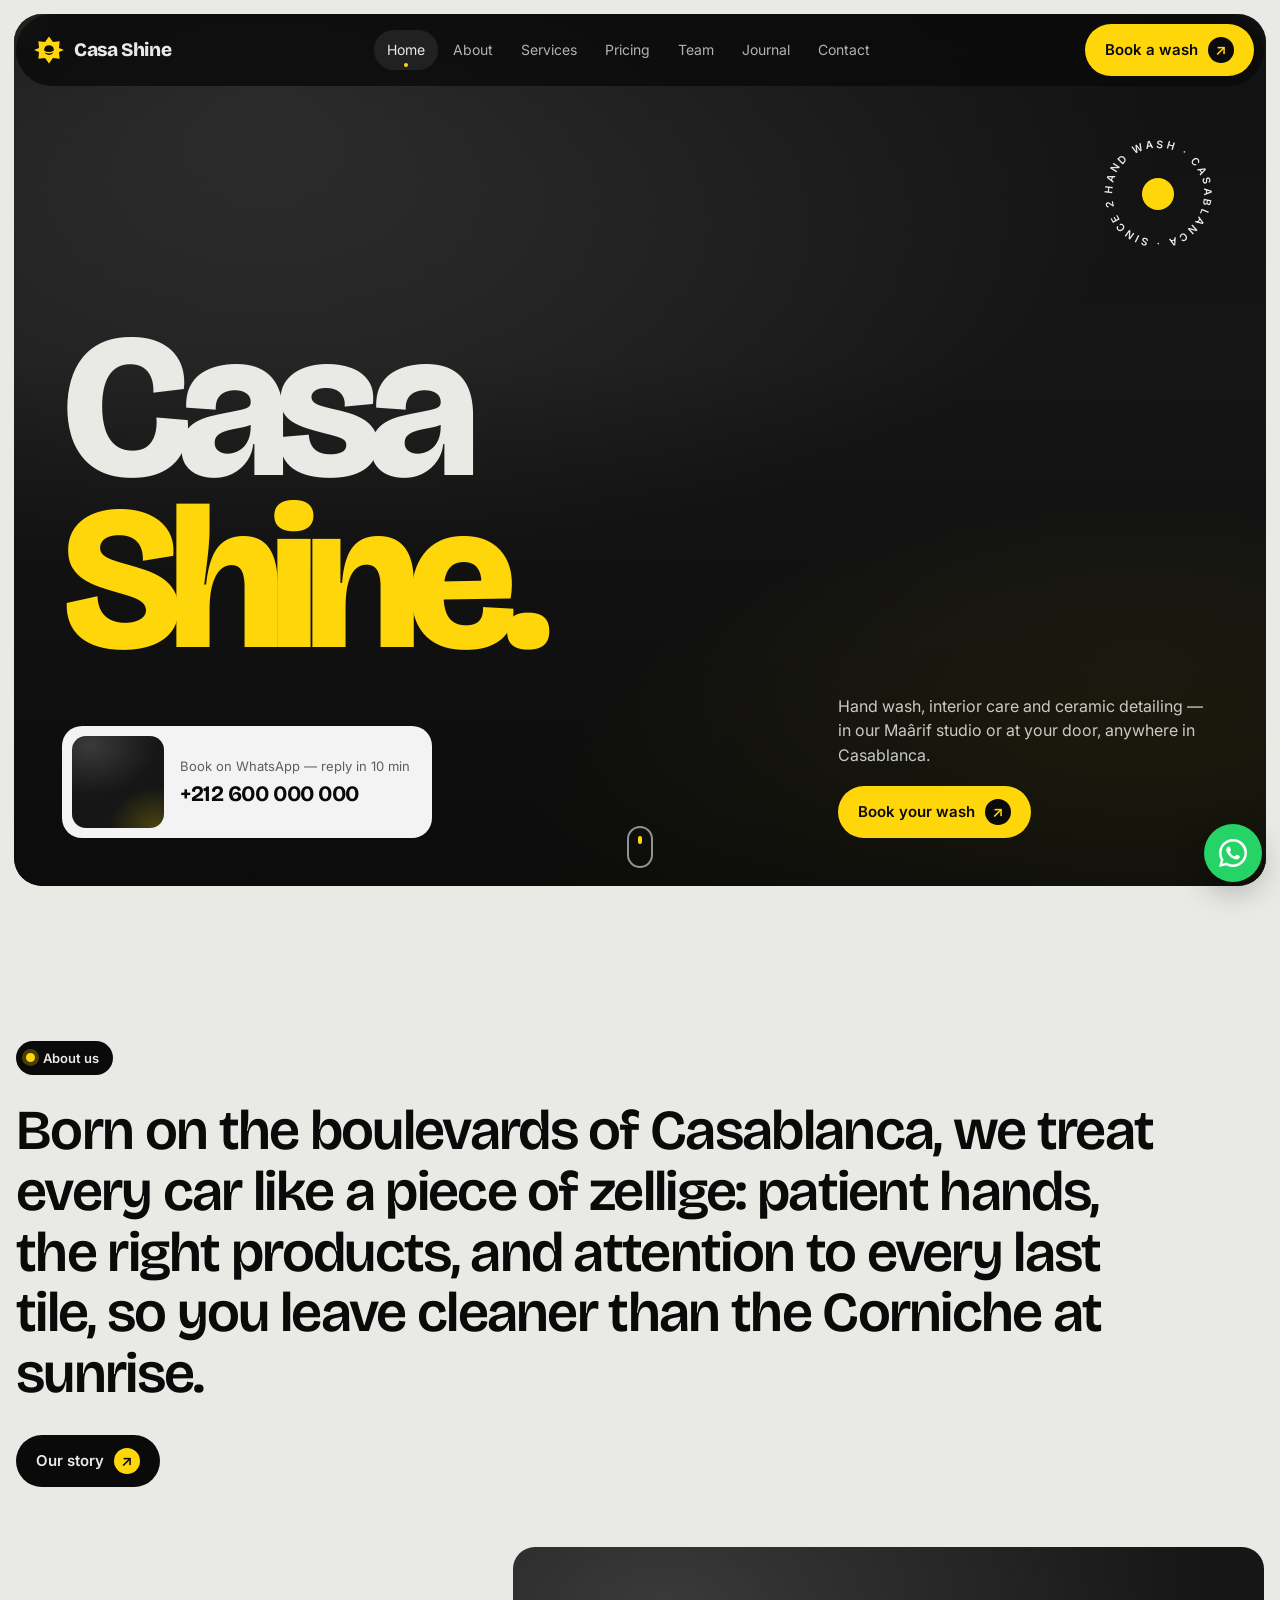
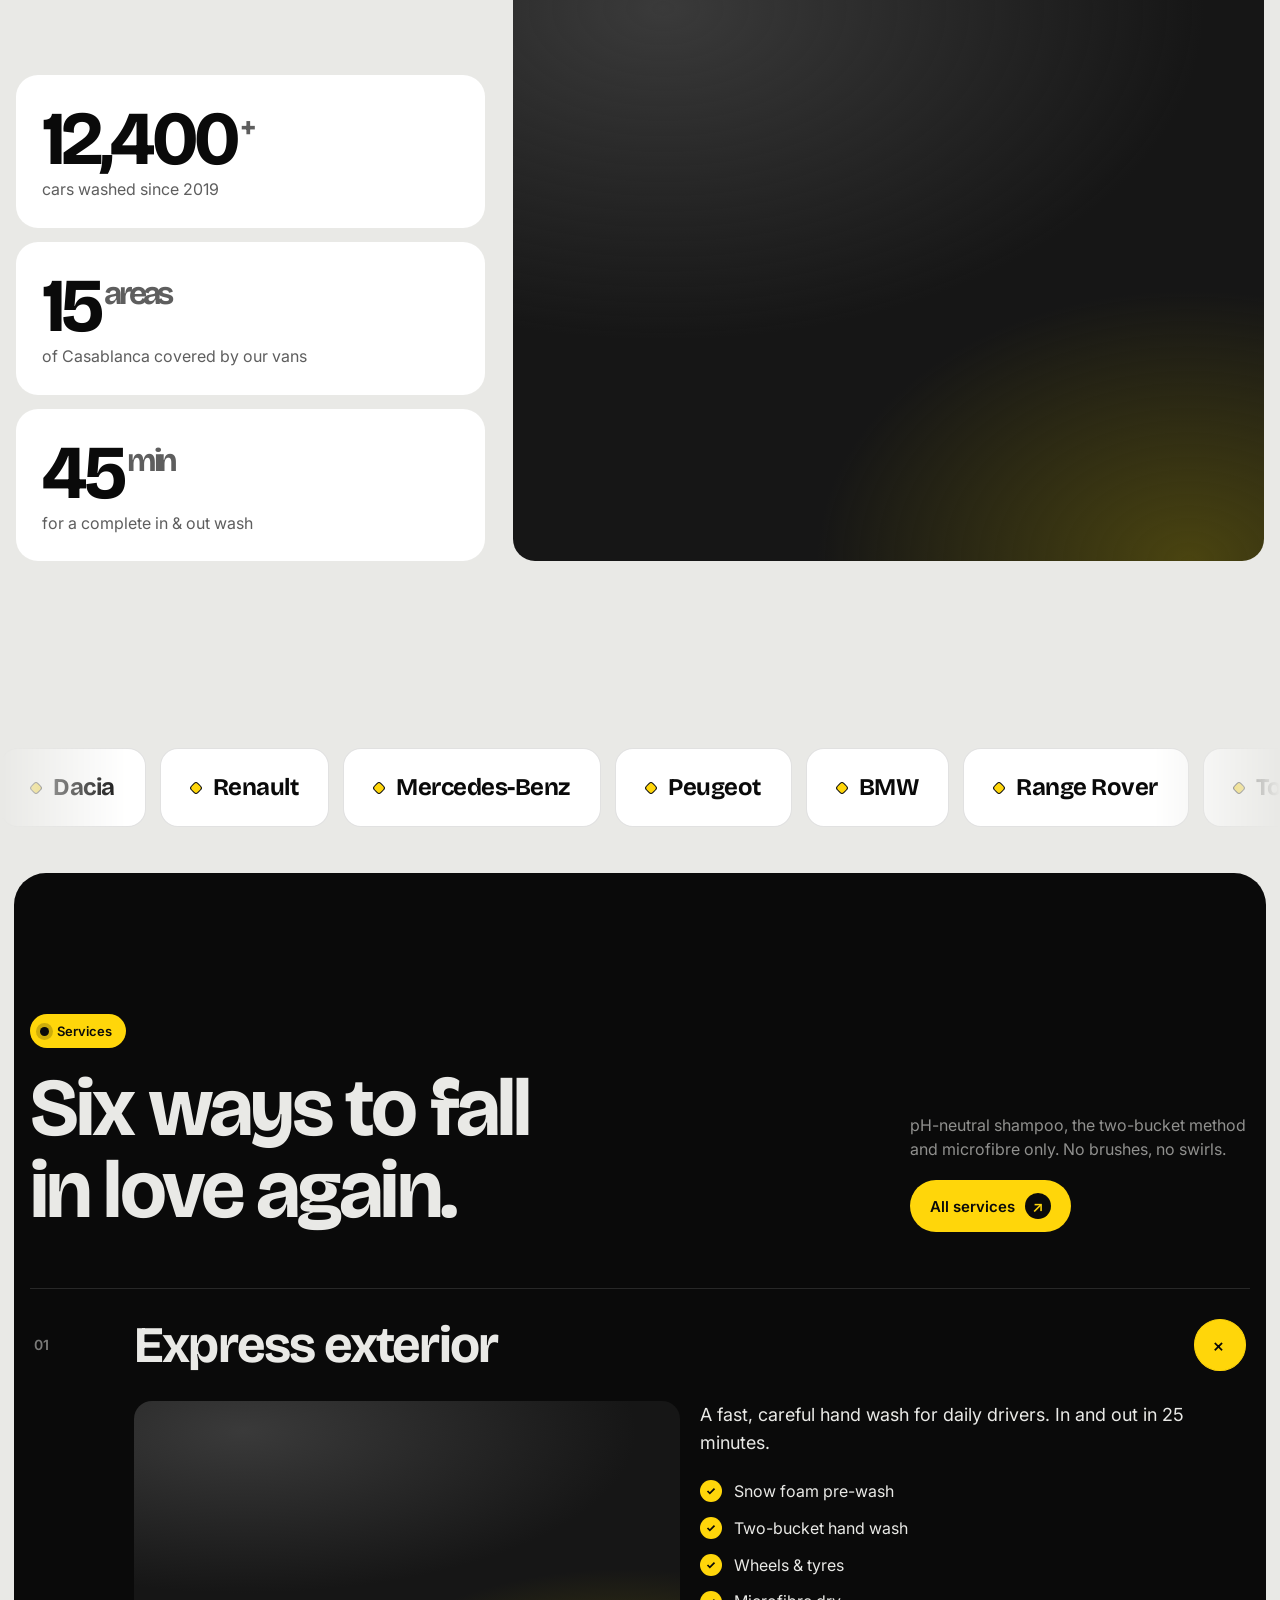
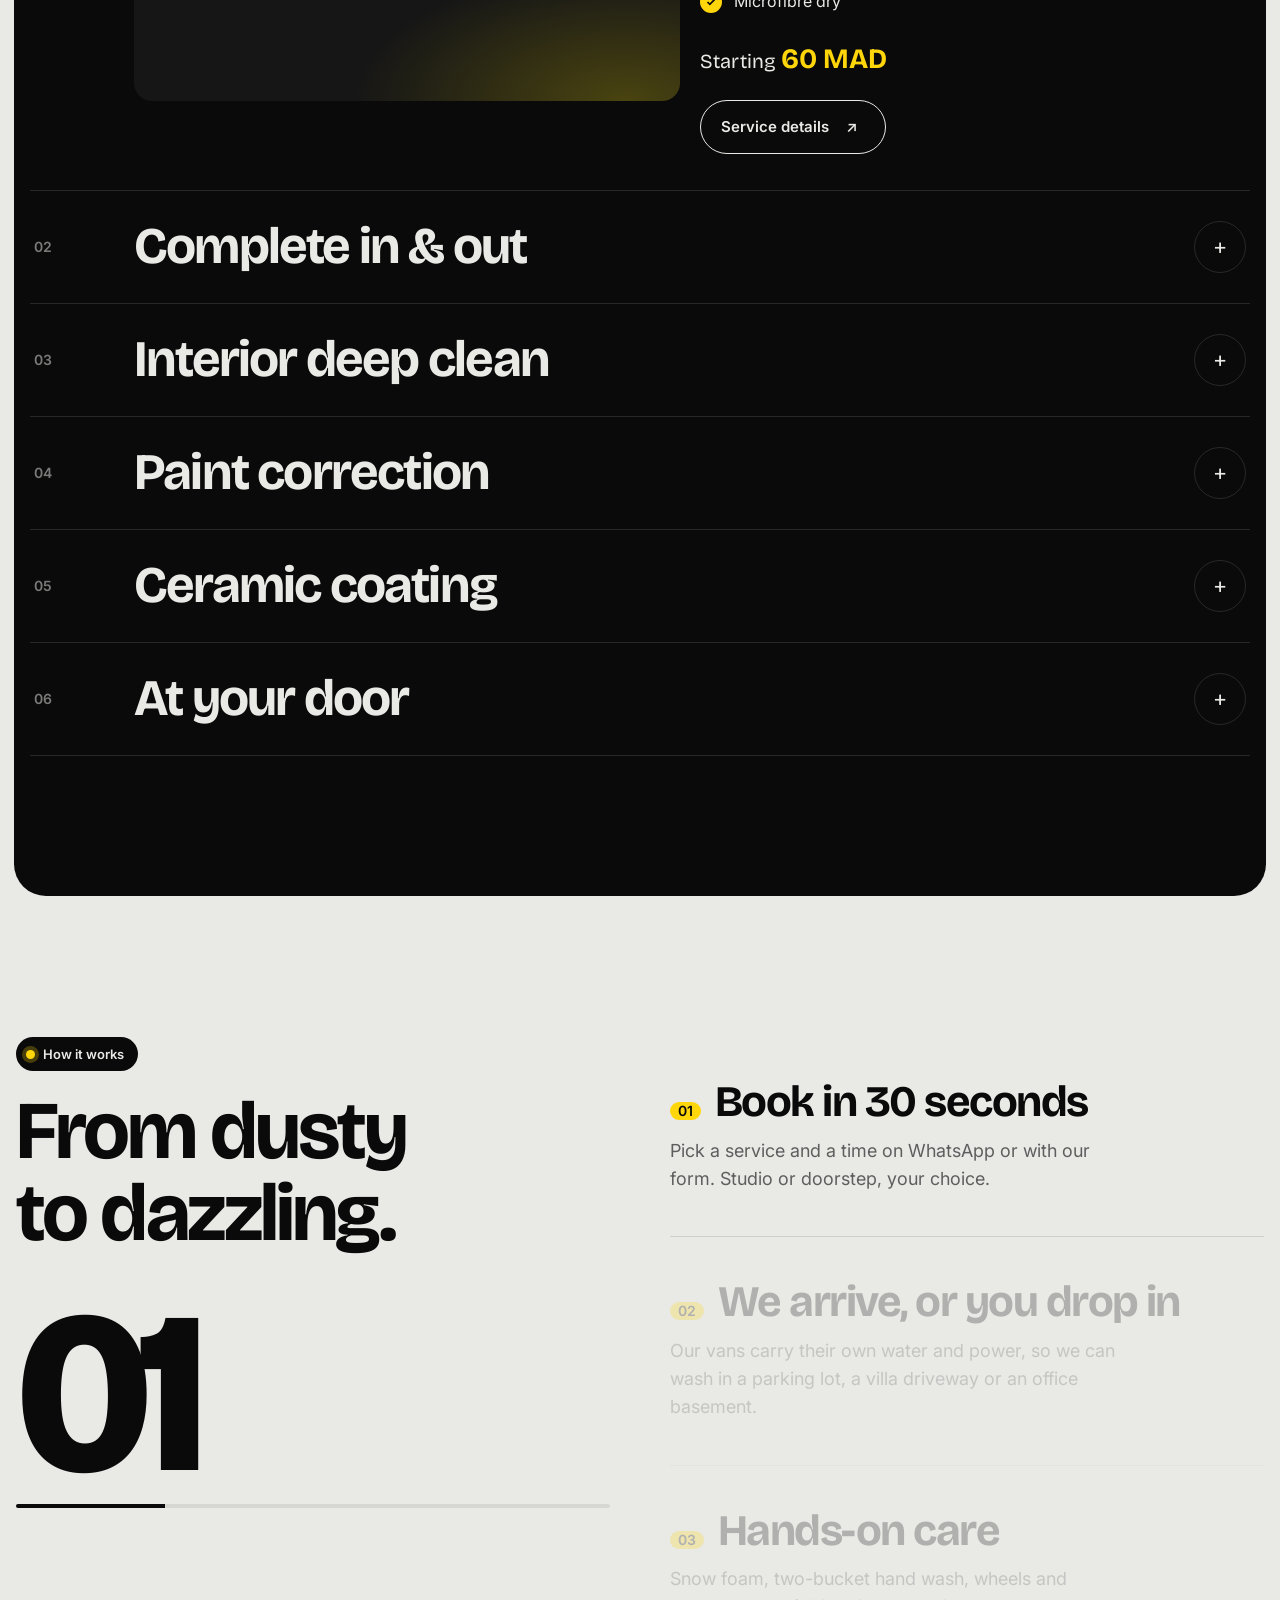
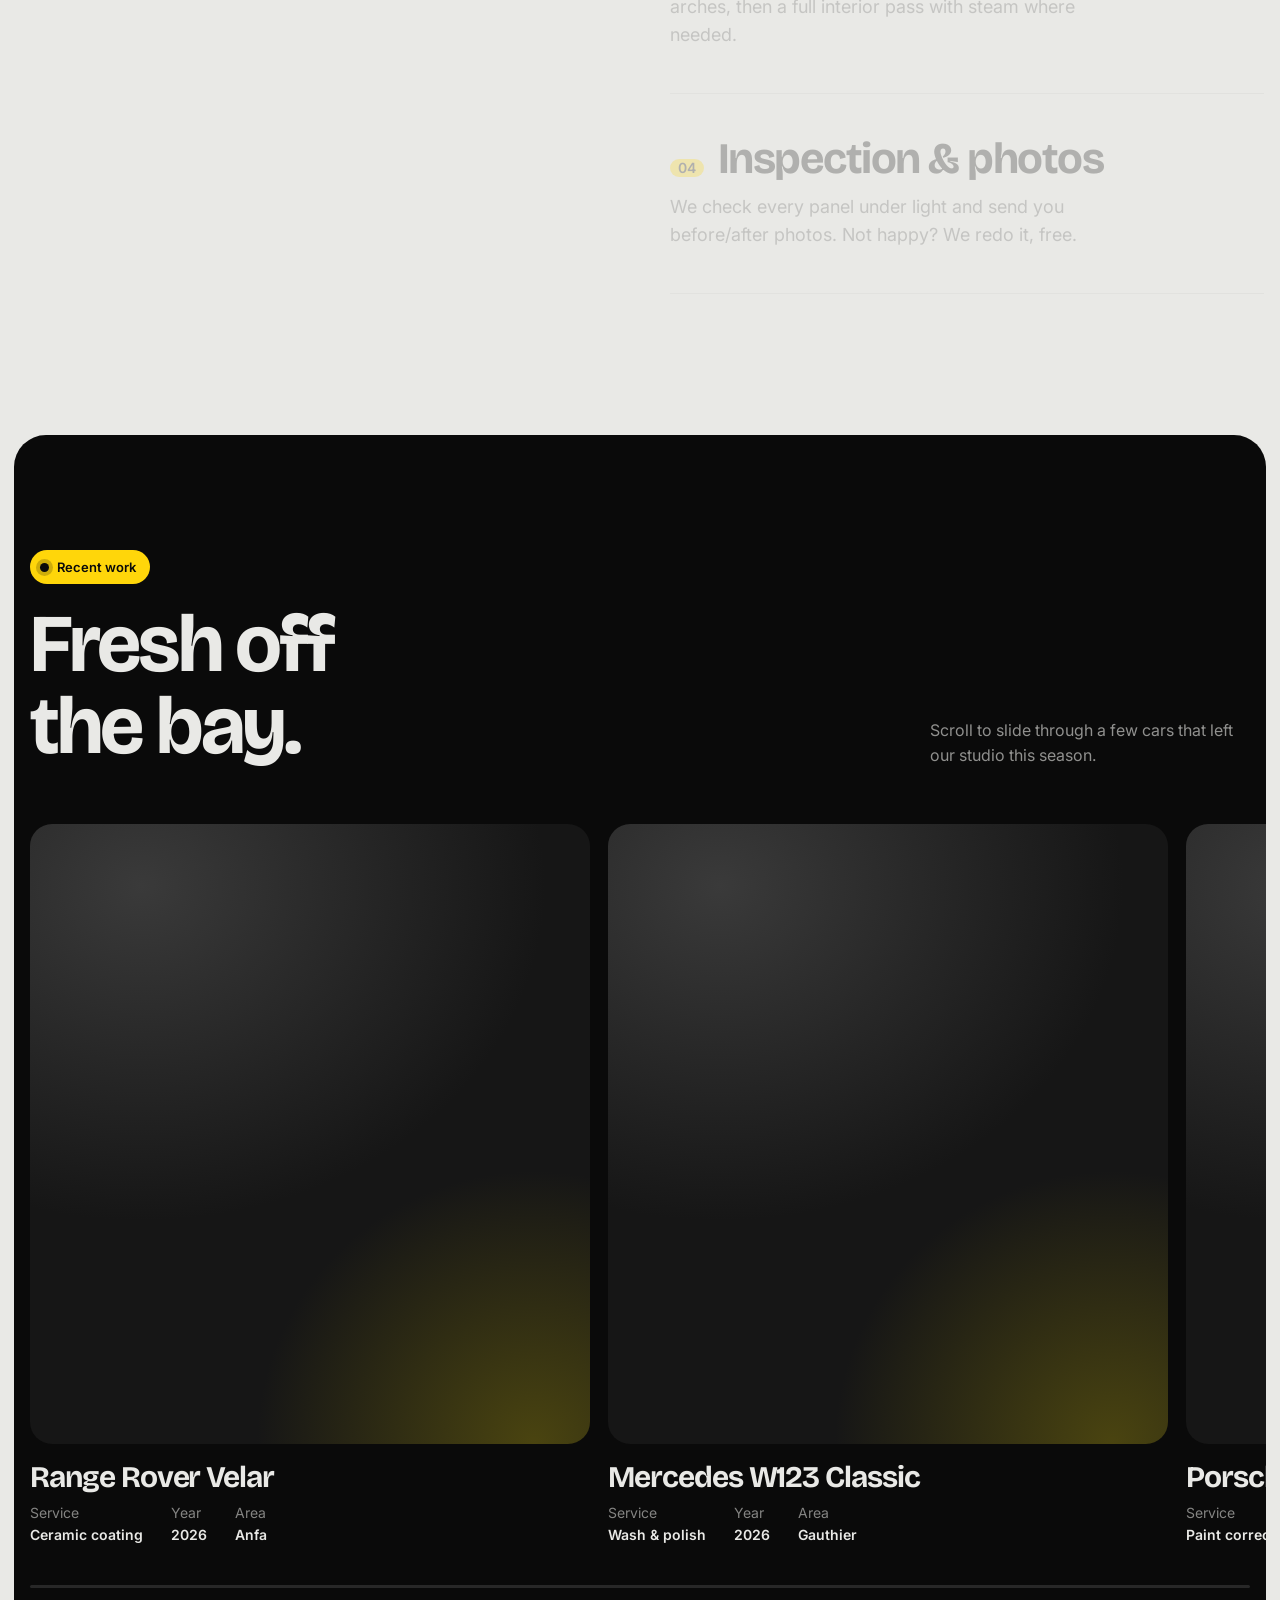
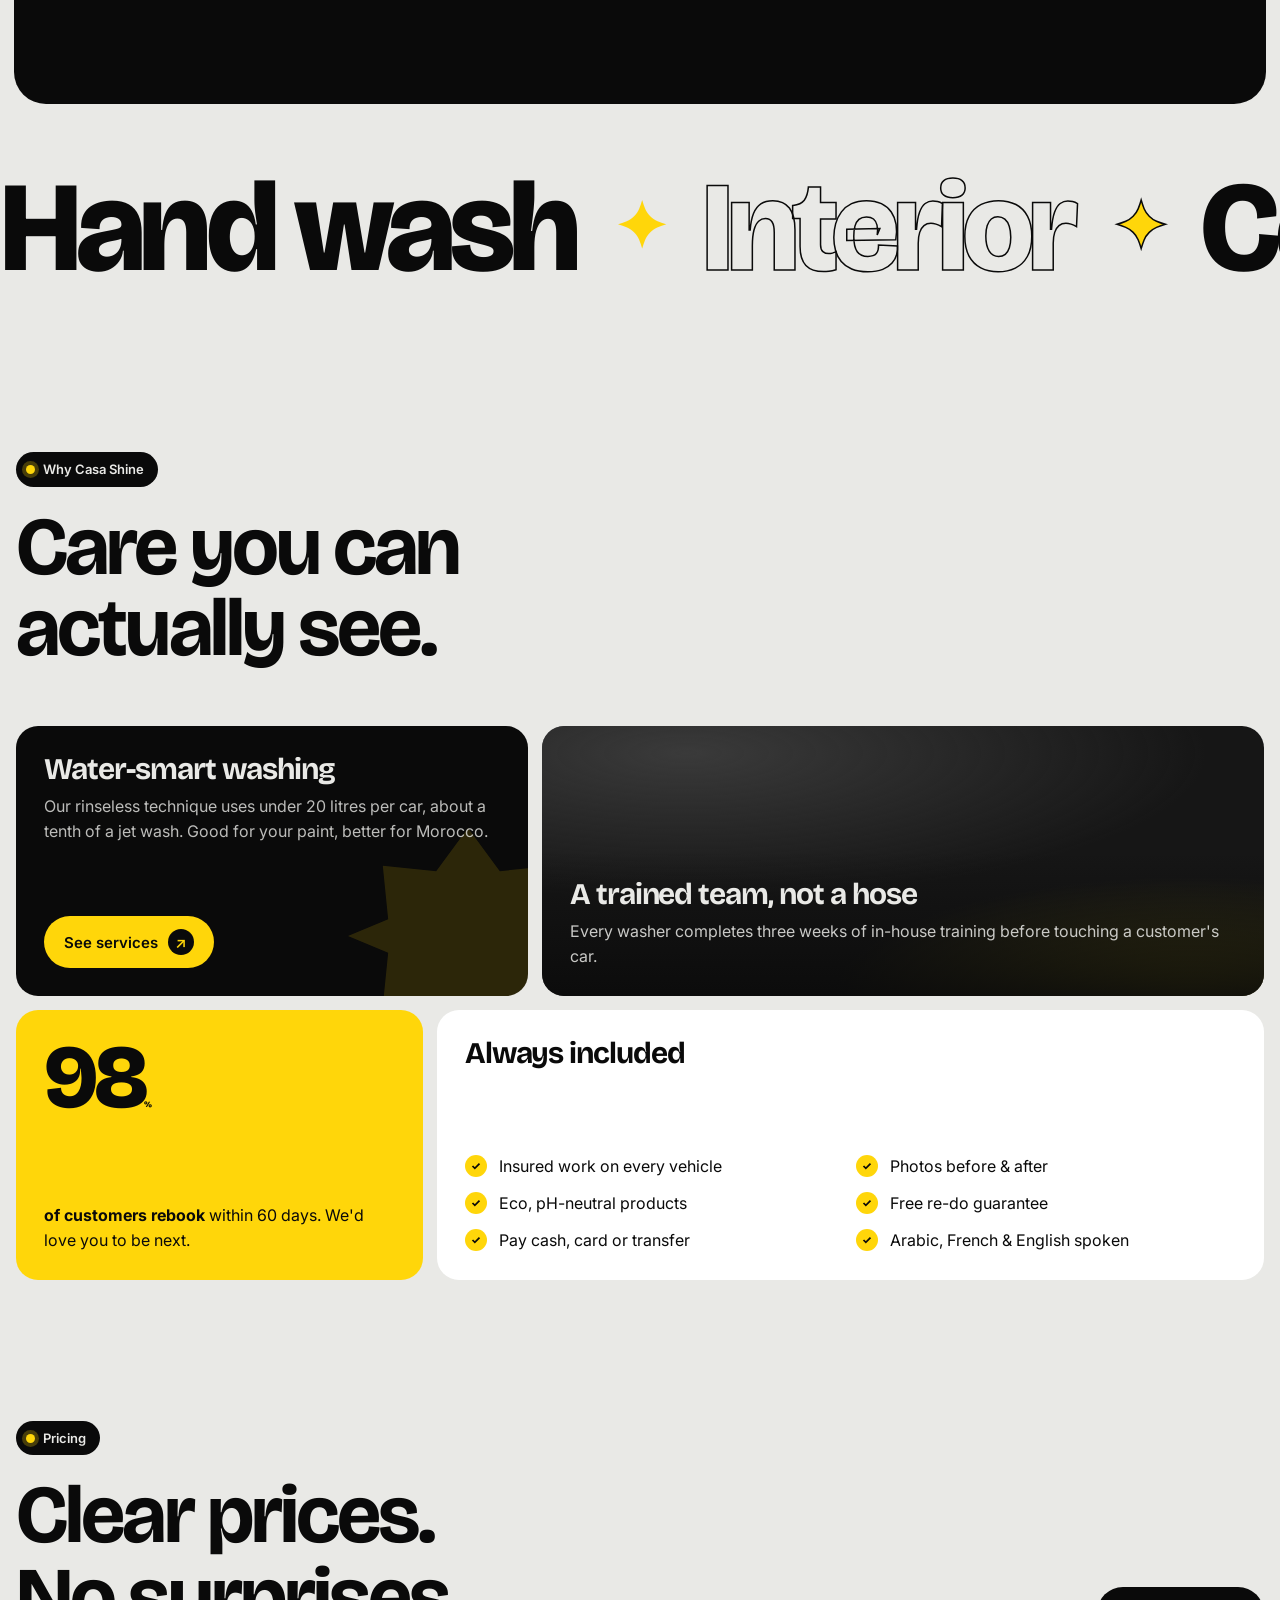
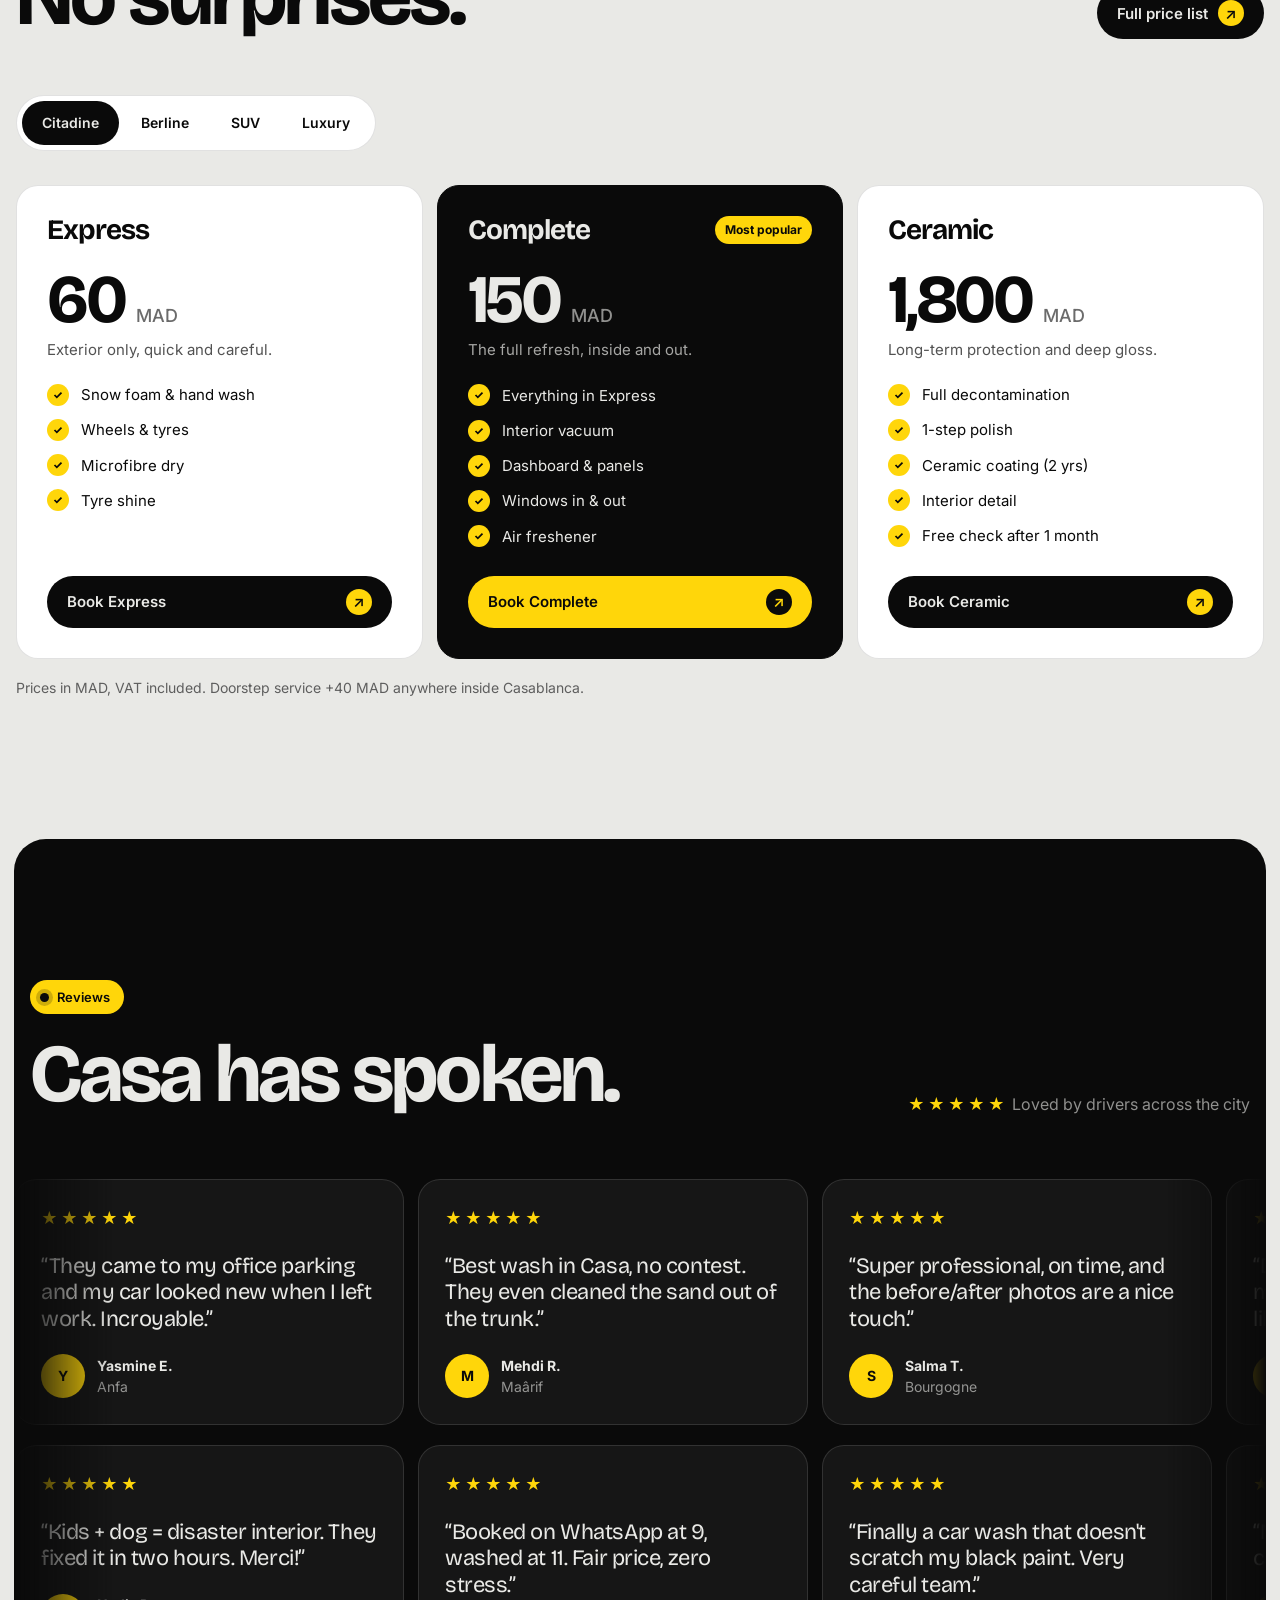
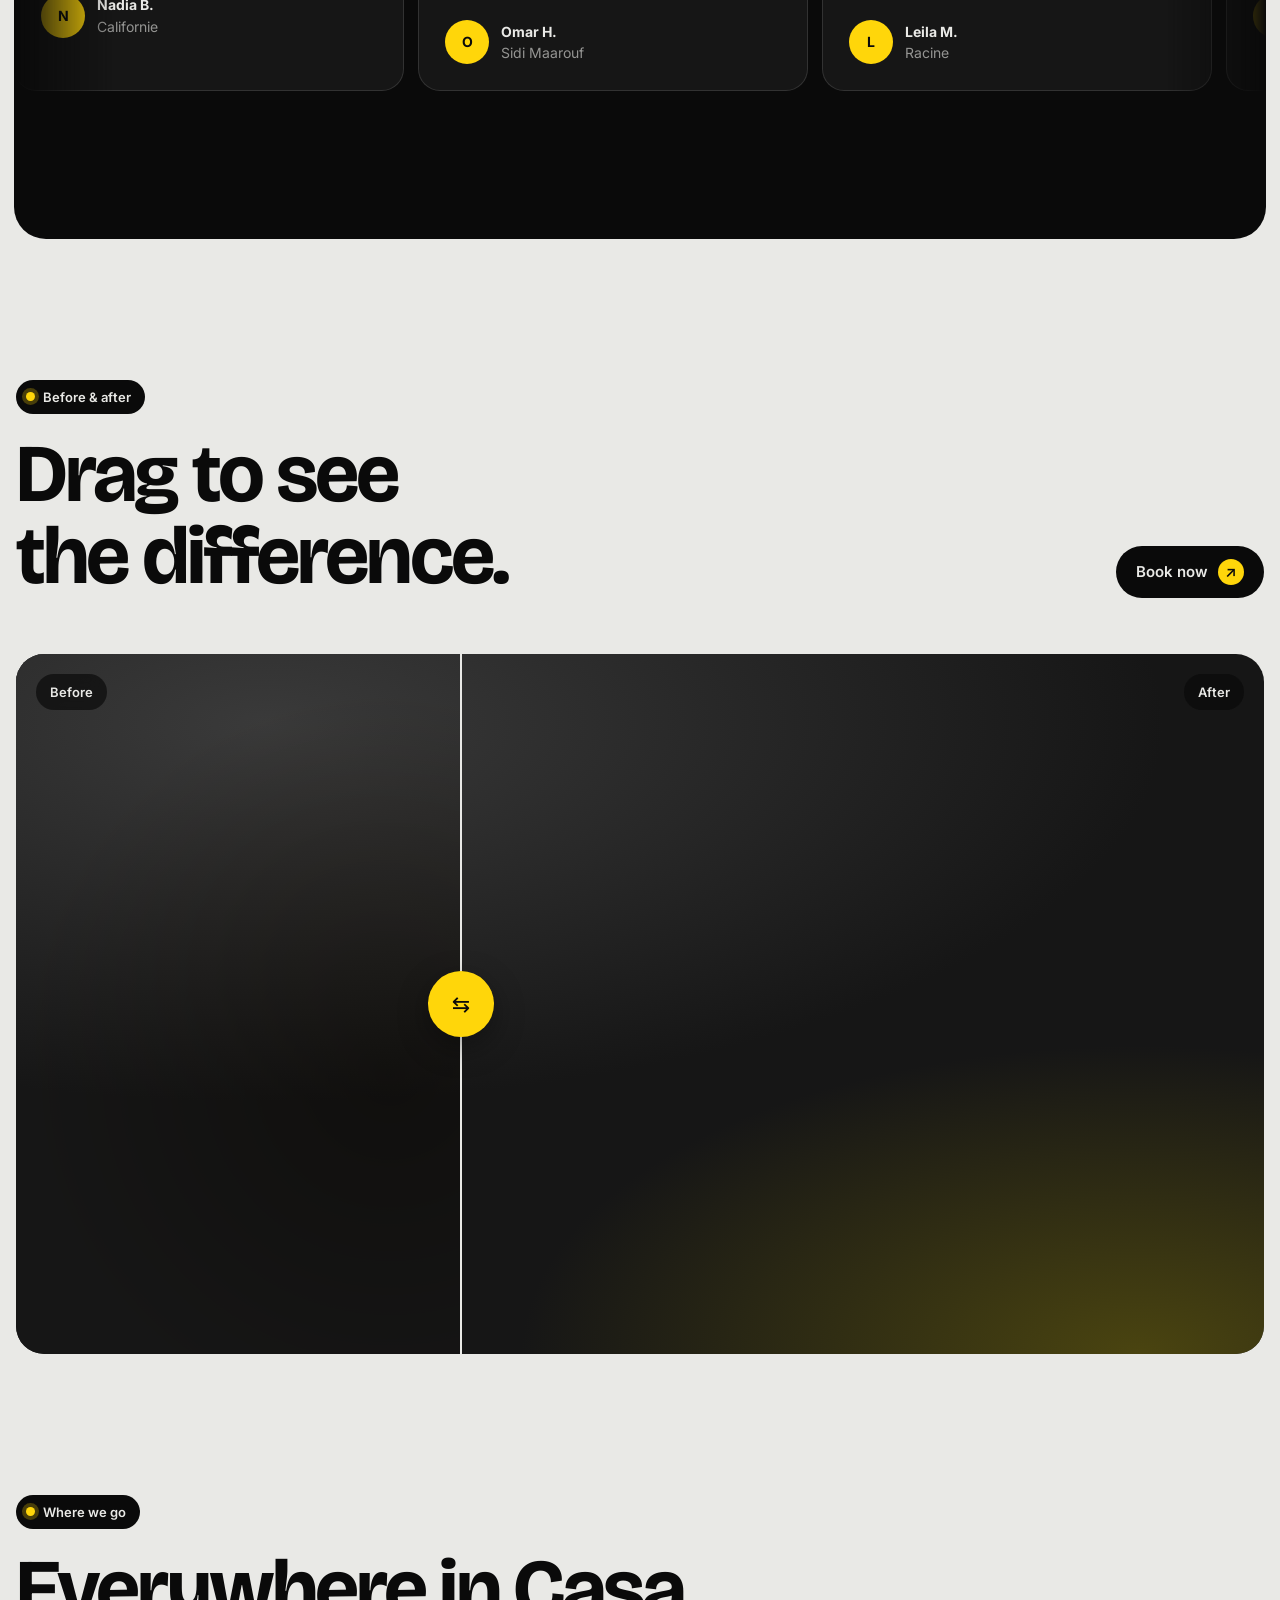
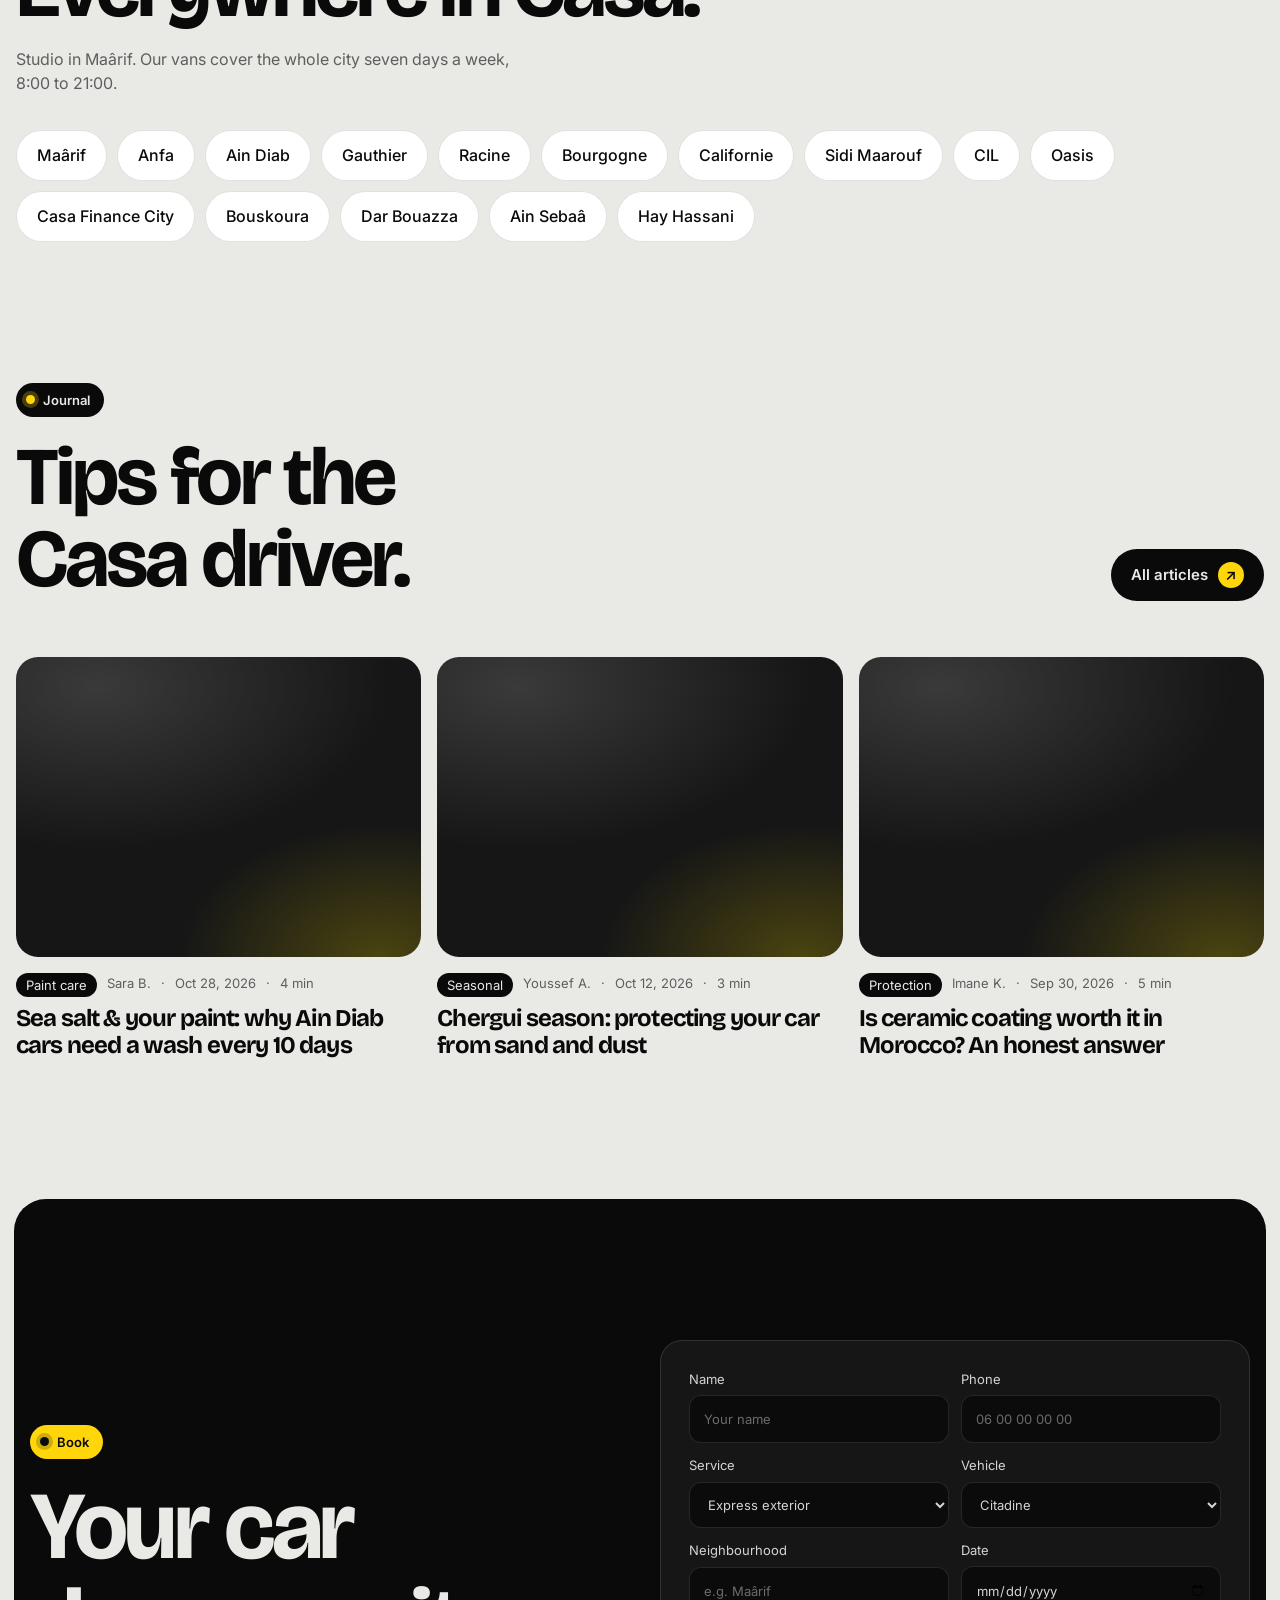
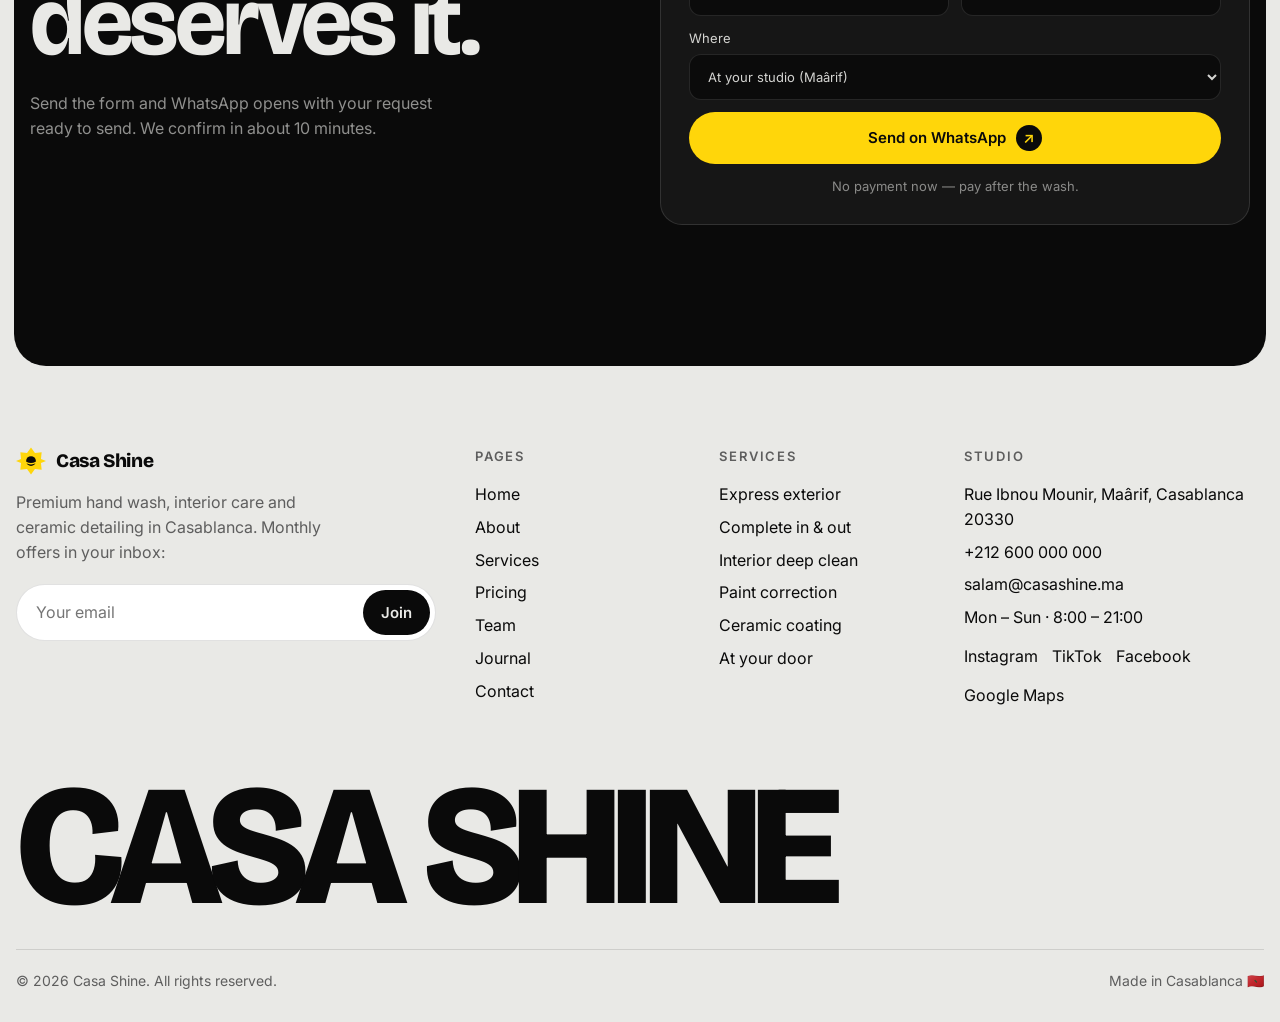
==== commit 96effb92: "Remove 3D bubbles from the home hero Co-Authored-By: Claude Opus 5.5 <noreply@anthropic.com>" ====
--- a/index.html
+++ b/index.html
@@ -13,13 +13,12 @@
 <link rel="preconnect" href="https://fonts.gstatic.com" crossorigin>
 <link href="https://fonts.googleapis.com/css2?family=Bricolage+Grotesque:opsz,wght@12..96,500;12..96,600;12..96,700;12..96,800&family=Inter:wght@400;500;600;700&display=swap" rel="stylesheet">
 <link rel="stylesheet" href="assets/css/site.css">
-<script type="importmap">{"imports":{"three":"https://cdn.jsdelivr.net/npm/three@0.160.0/build/three.module.js","three/addons/":"https://cdn.jsdelivr.net/npm/three@0.160.0/examples/jsm/"}}</script>
 </head>
 <body data-page="home" data-nocta>
 <div class="curtain" id="curtain"></div>
 <main>
 <section class="hero">
-  <div class="hero-in" data-hero3d>
+  <div class="hero-in">
     <div class="hero-bg ph"><img src="https://images.unsplash.com/photo-1601362840469-51e4d8d58785?auto=format&fit=crop&w=2200&q=80" alt="Car covered in foam during a hand wash"></div>
     <svg class="badge-rot" viewBox="0 0 120 120" aria-hidden="true"><defs><path id="c" d="M60 60m-46 0a46 46 0 1 1 92 0a46 46 0 1 1-92 0"/></defs><text><textPath href="#c">Hand wash · Casablanca · Since 2019 ·</textPath></text><circle cx="60" cy="60" r="16" fill="#FFD60A"/></svg>
     <h1 data-split="intro">Casa<br><em>Shine.</em></h1>
@@ -141,6 +140,5 @@
 <script src="https://cdnjs.cloudflare.com/ajax/libs/gsap/3.12.5/ScrollTrigger.min.js"></script>
 <script src="https://unpkg.com/lenis@1.1.13/dist/lenis.min.js"></script>
 <script src="assets/js/site.js"></script>
-<script type="module" src="assets/js/hero3d.js"></script>
 </body>
 </html>
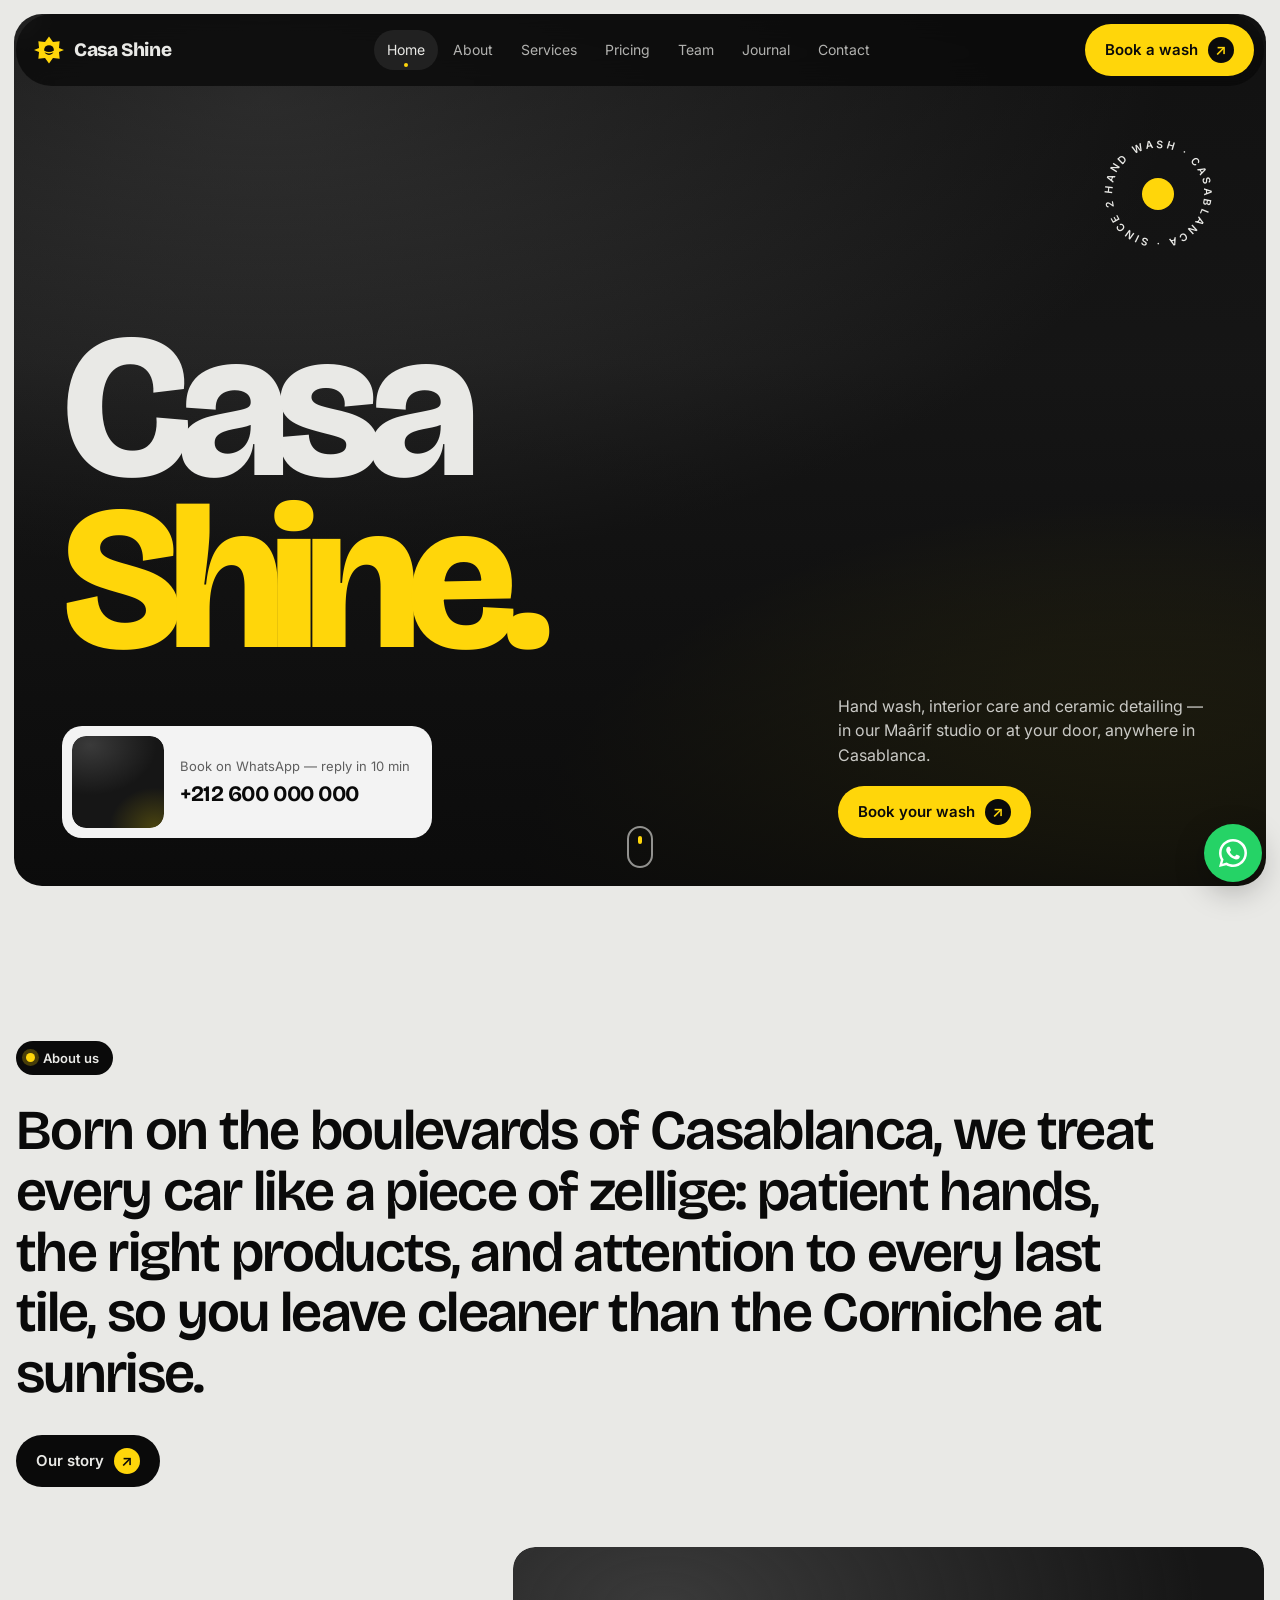
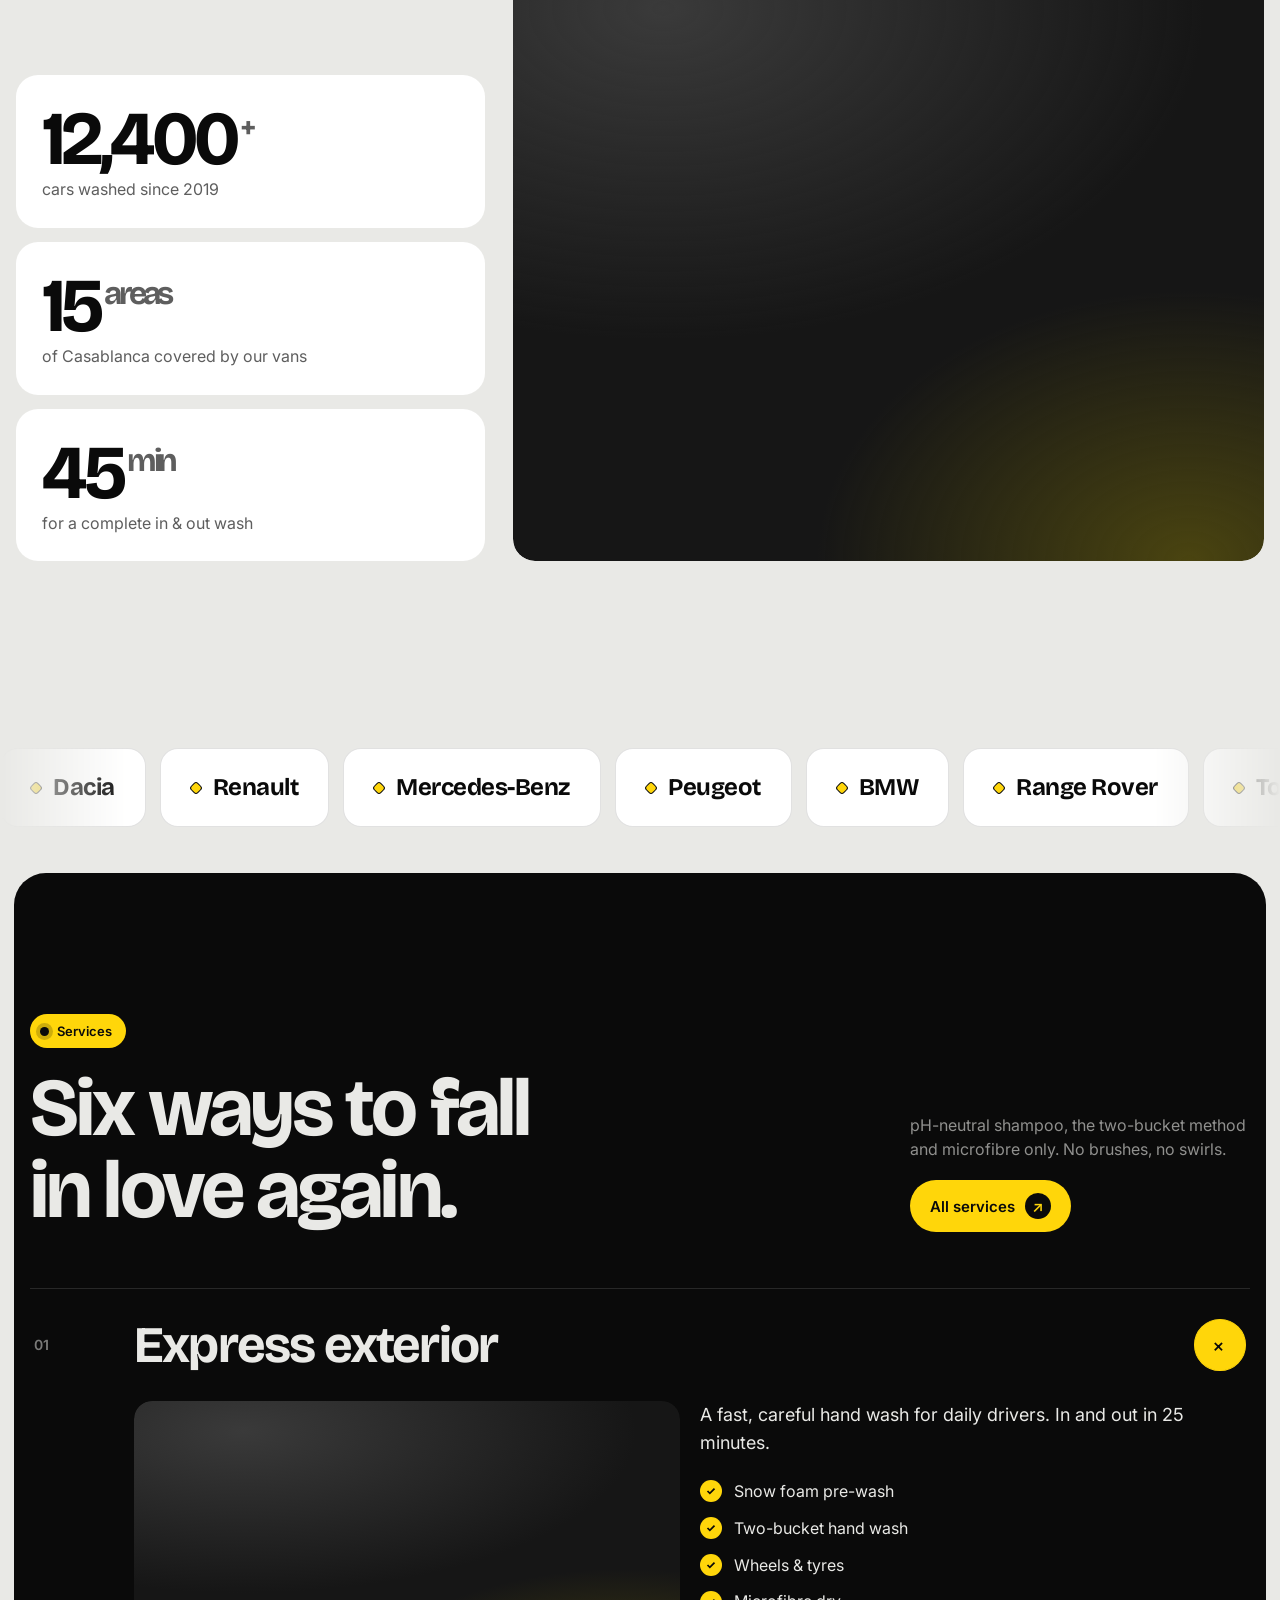
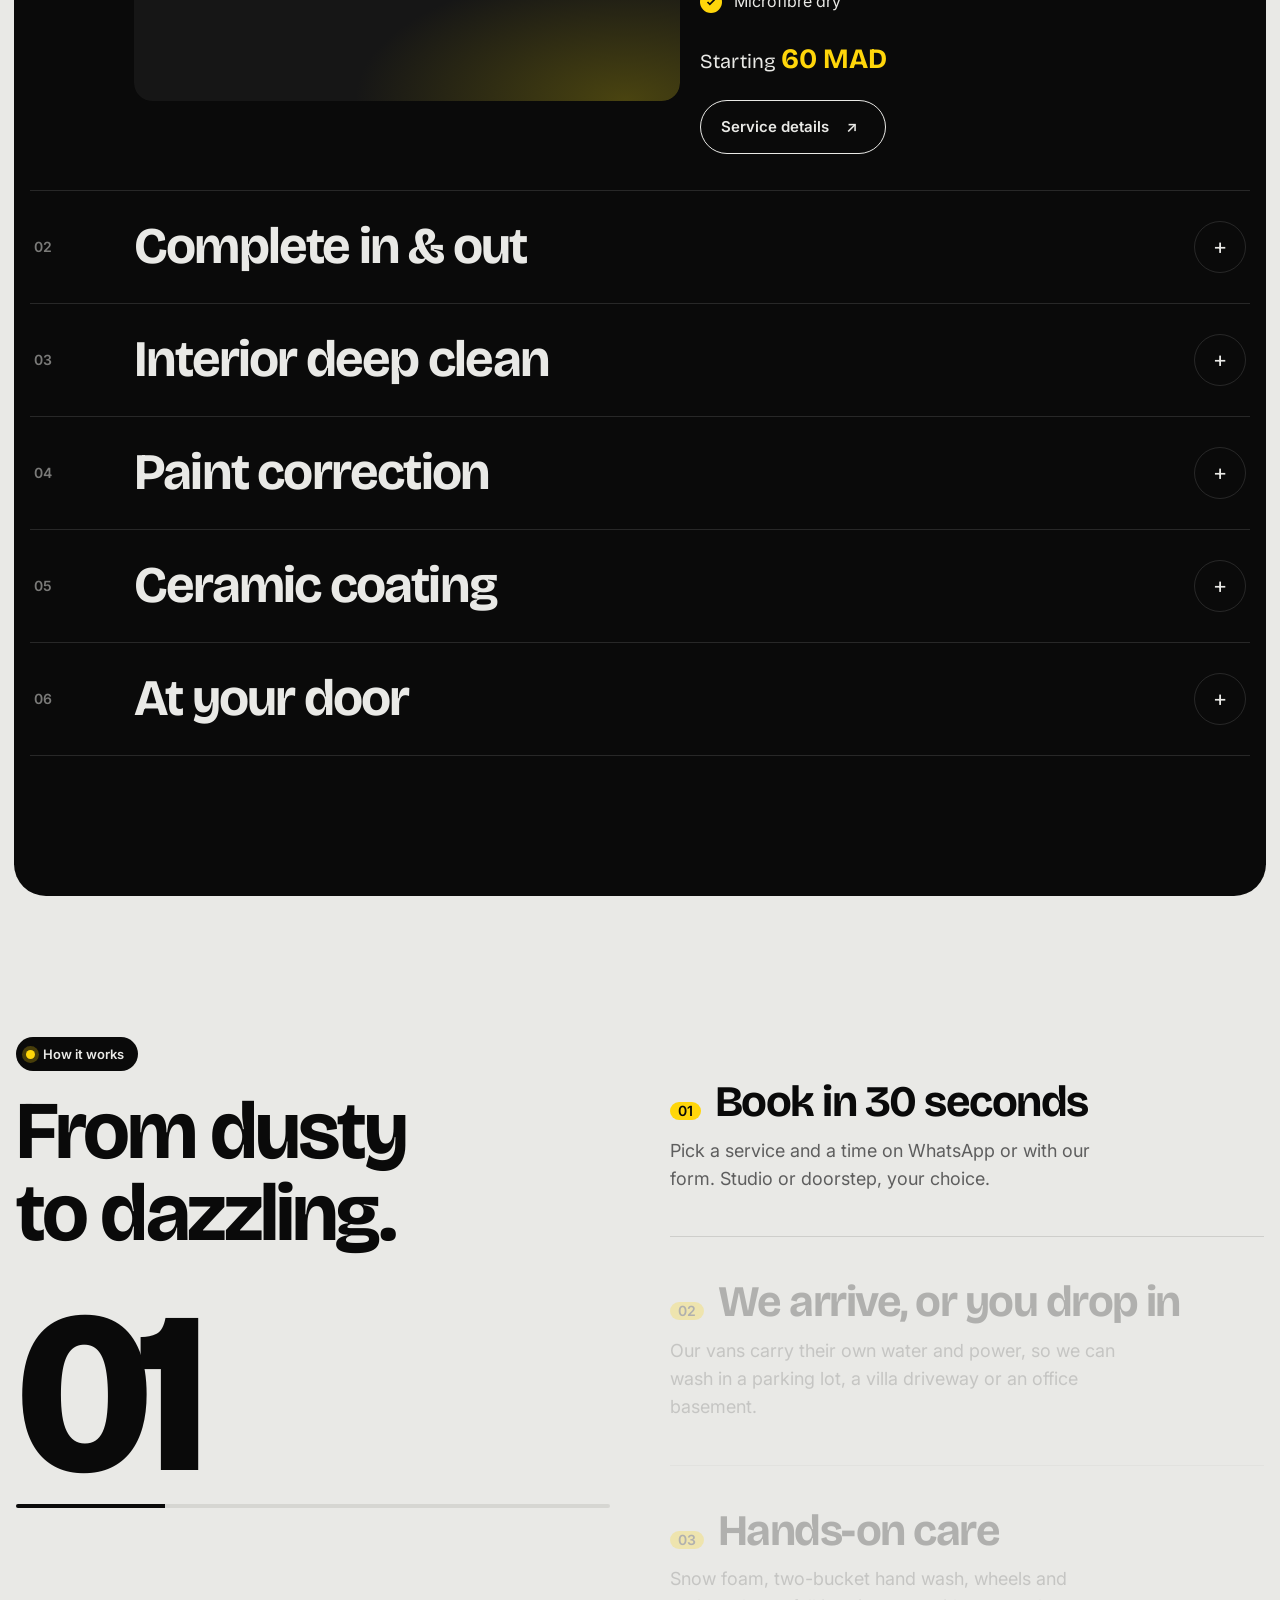
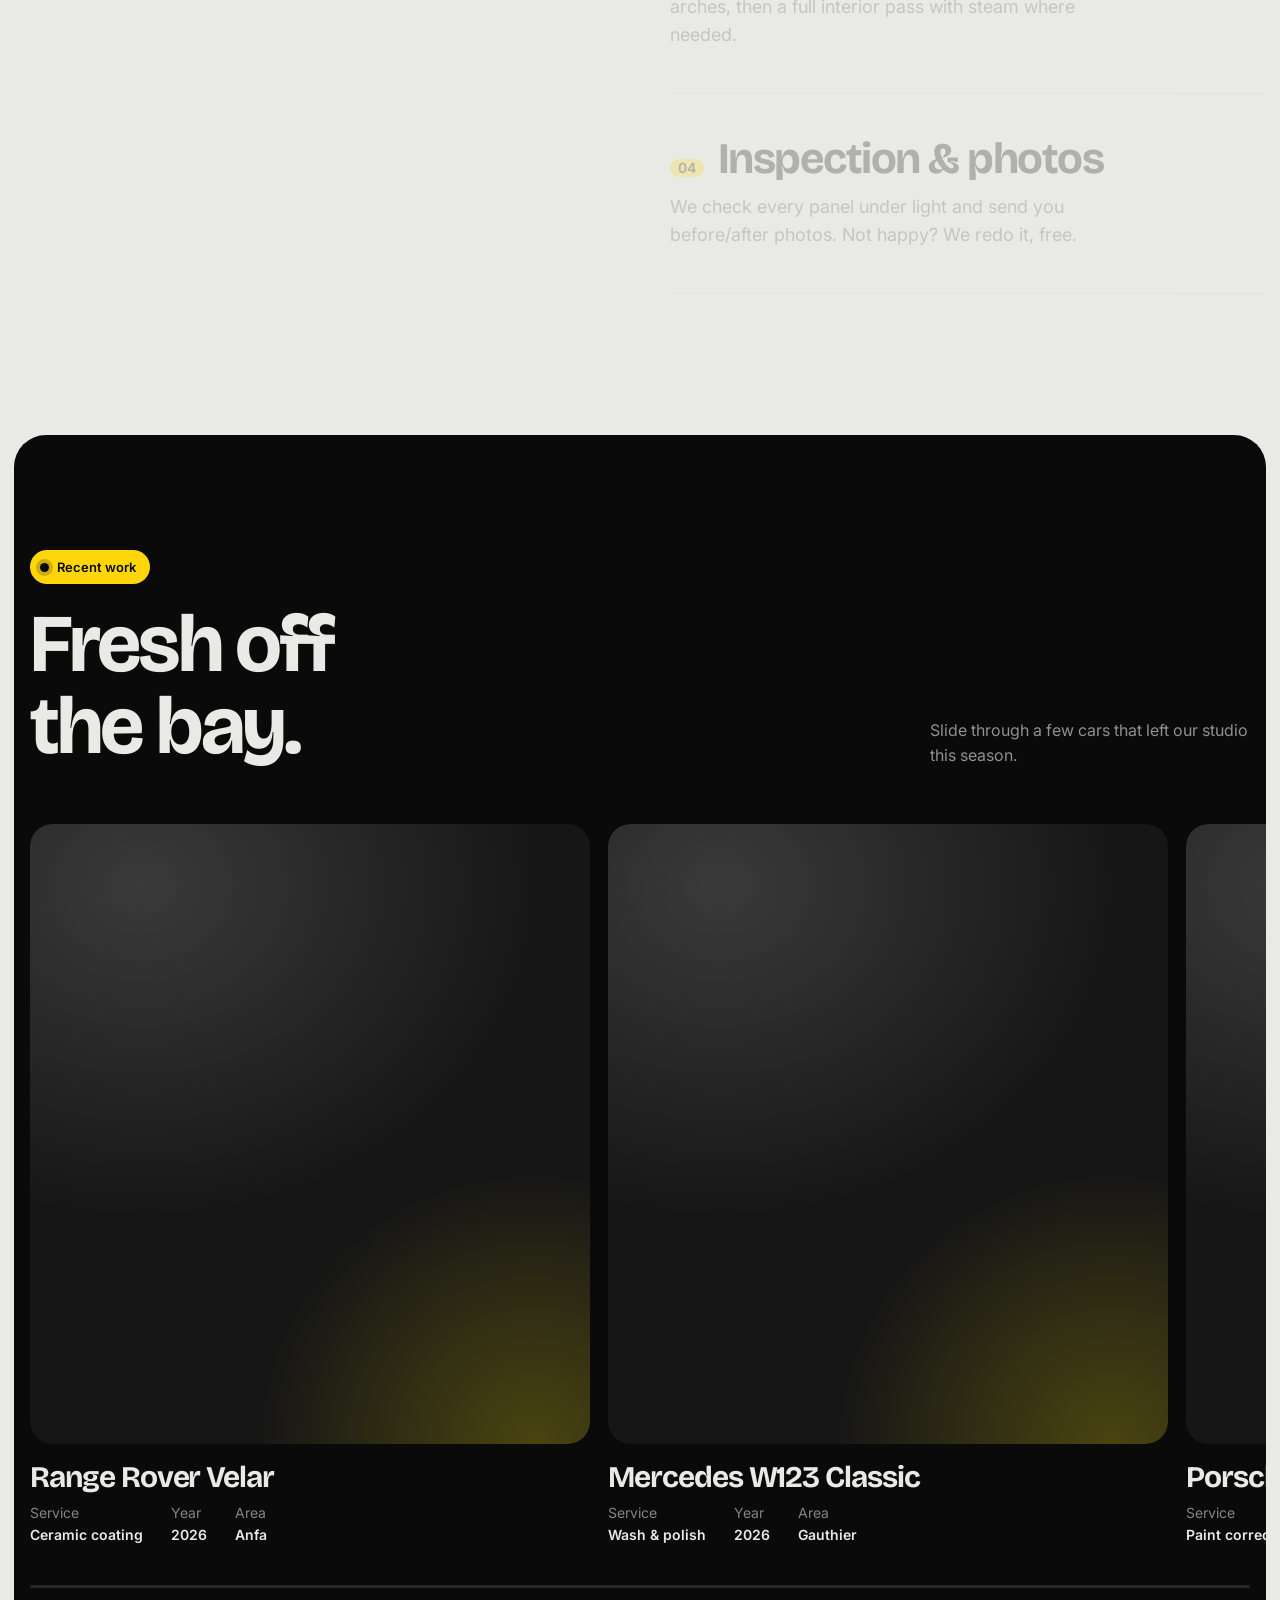
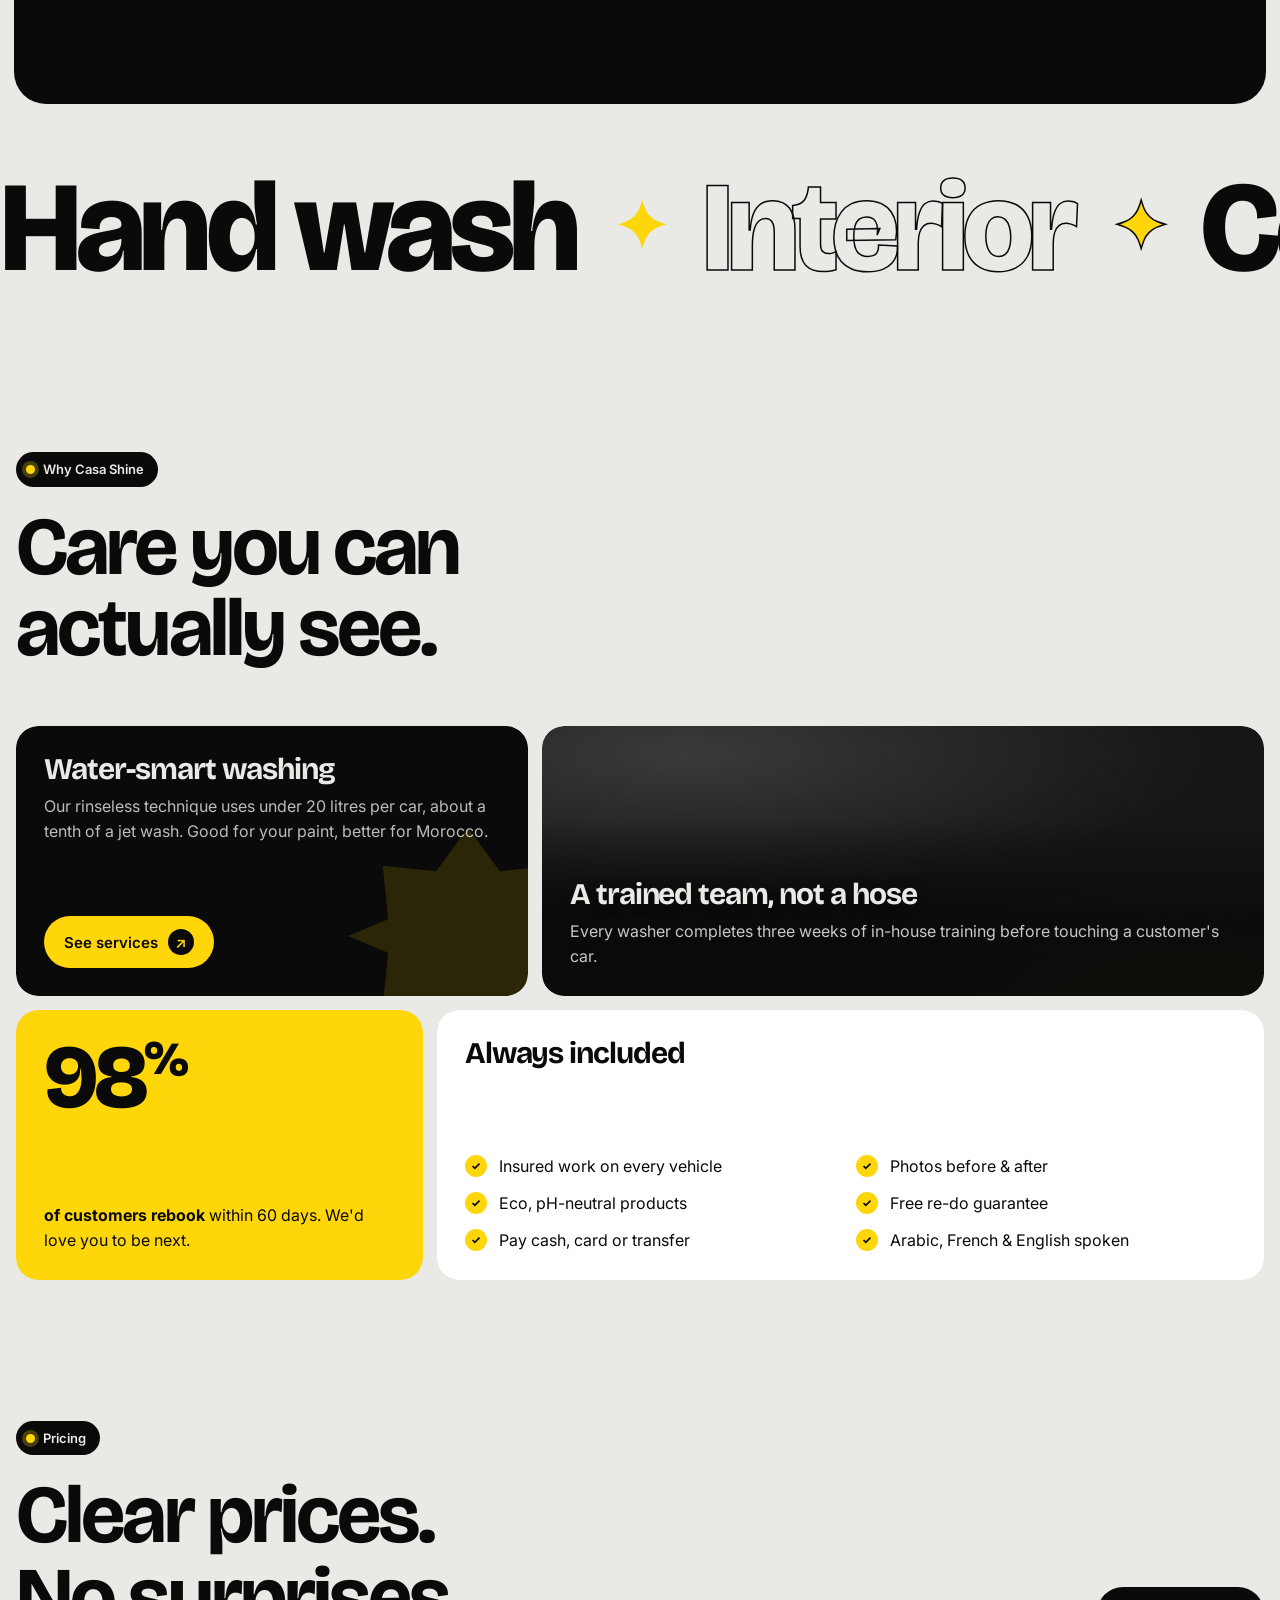
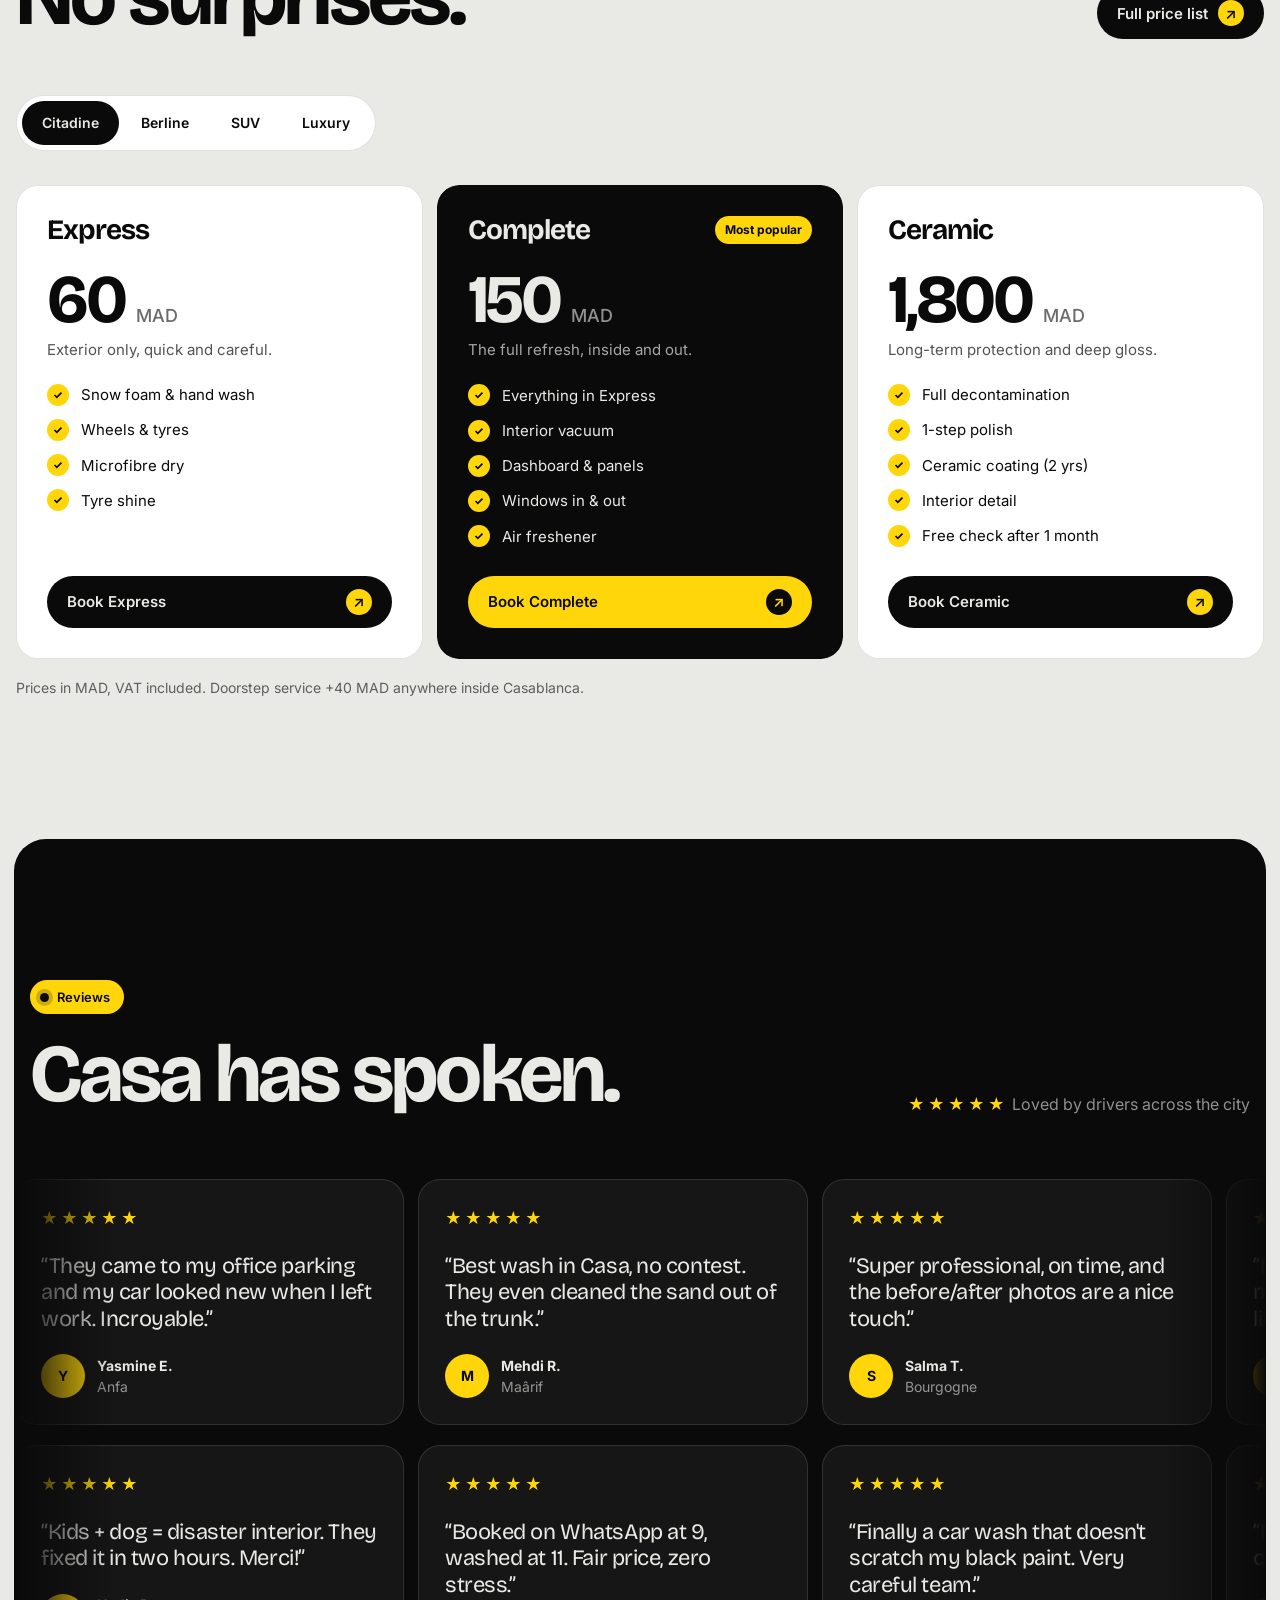
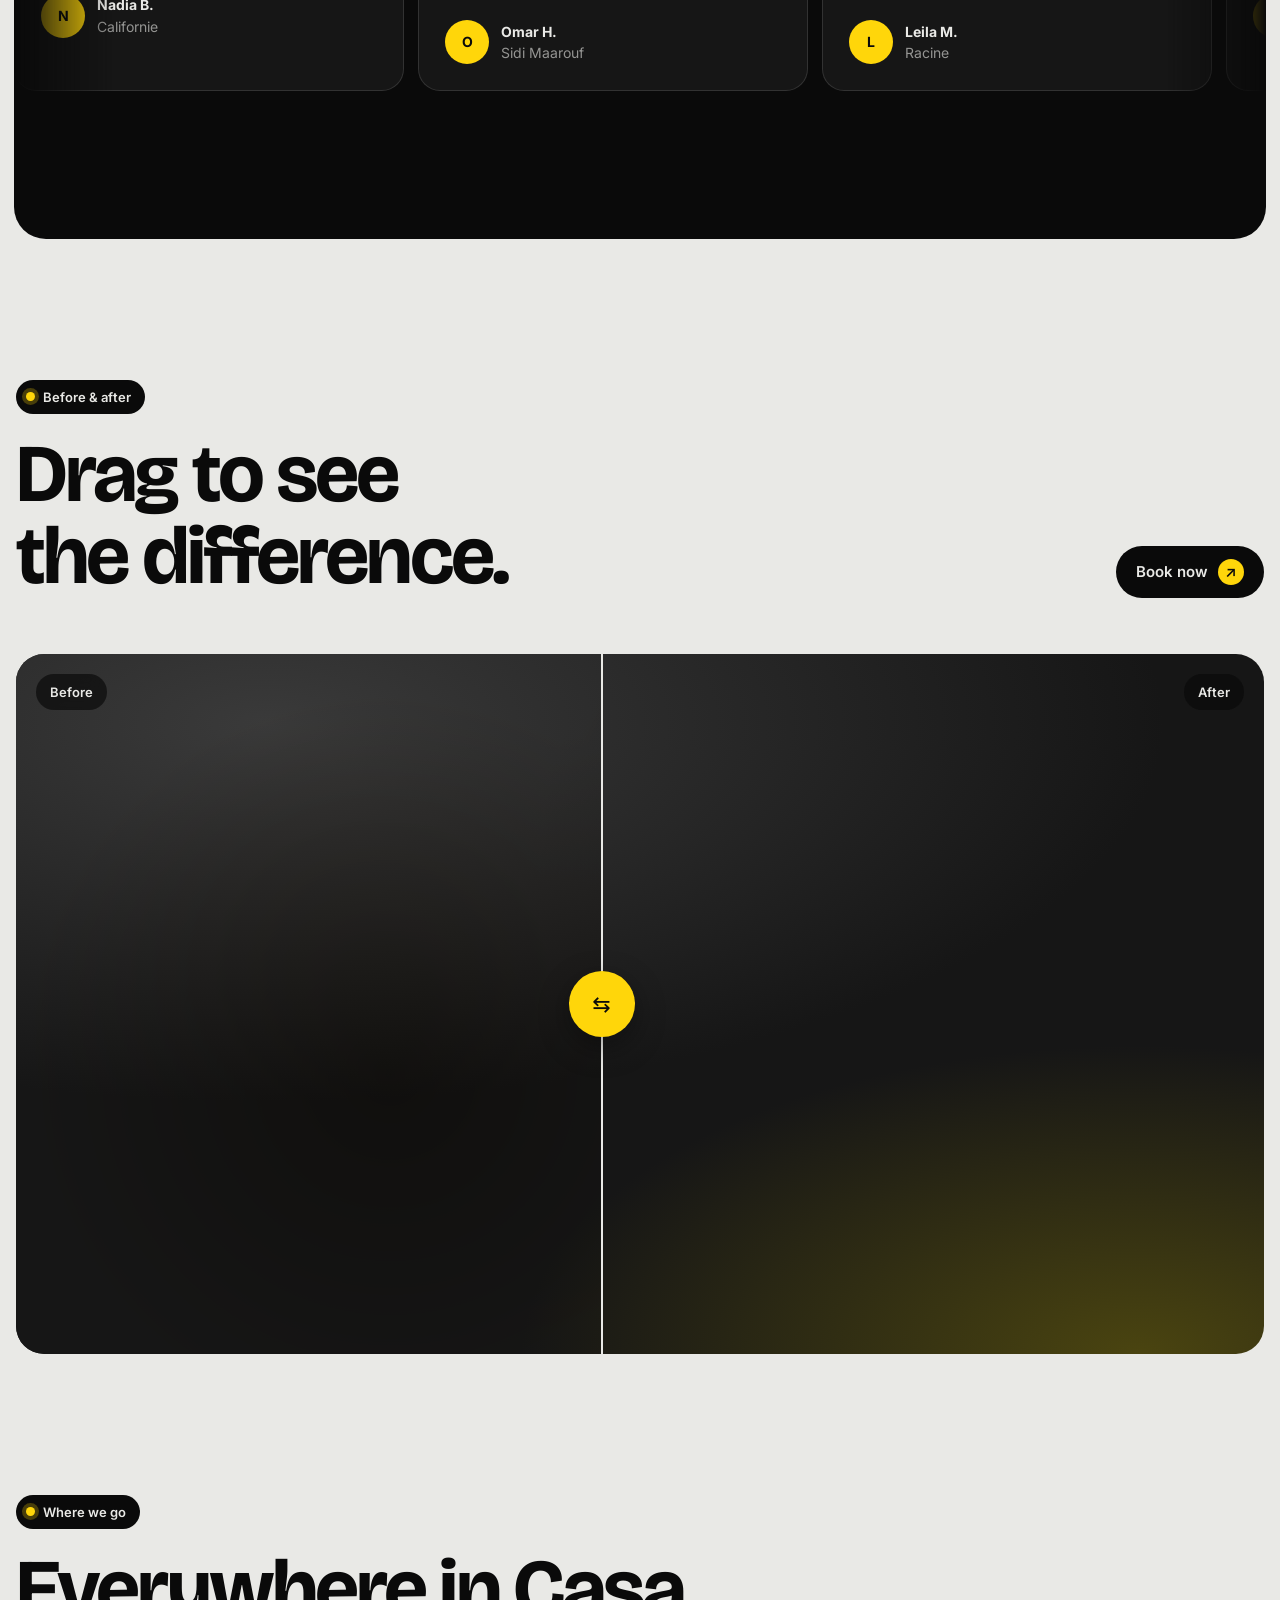
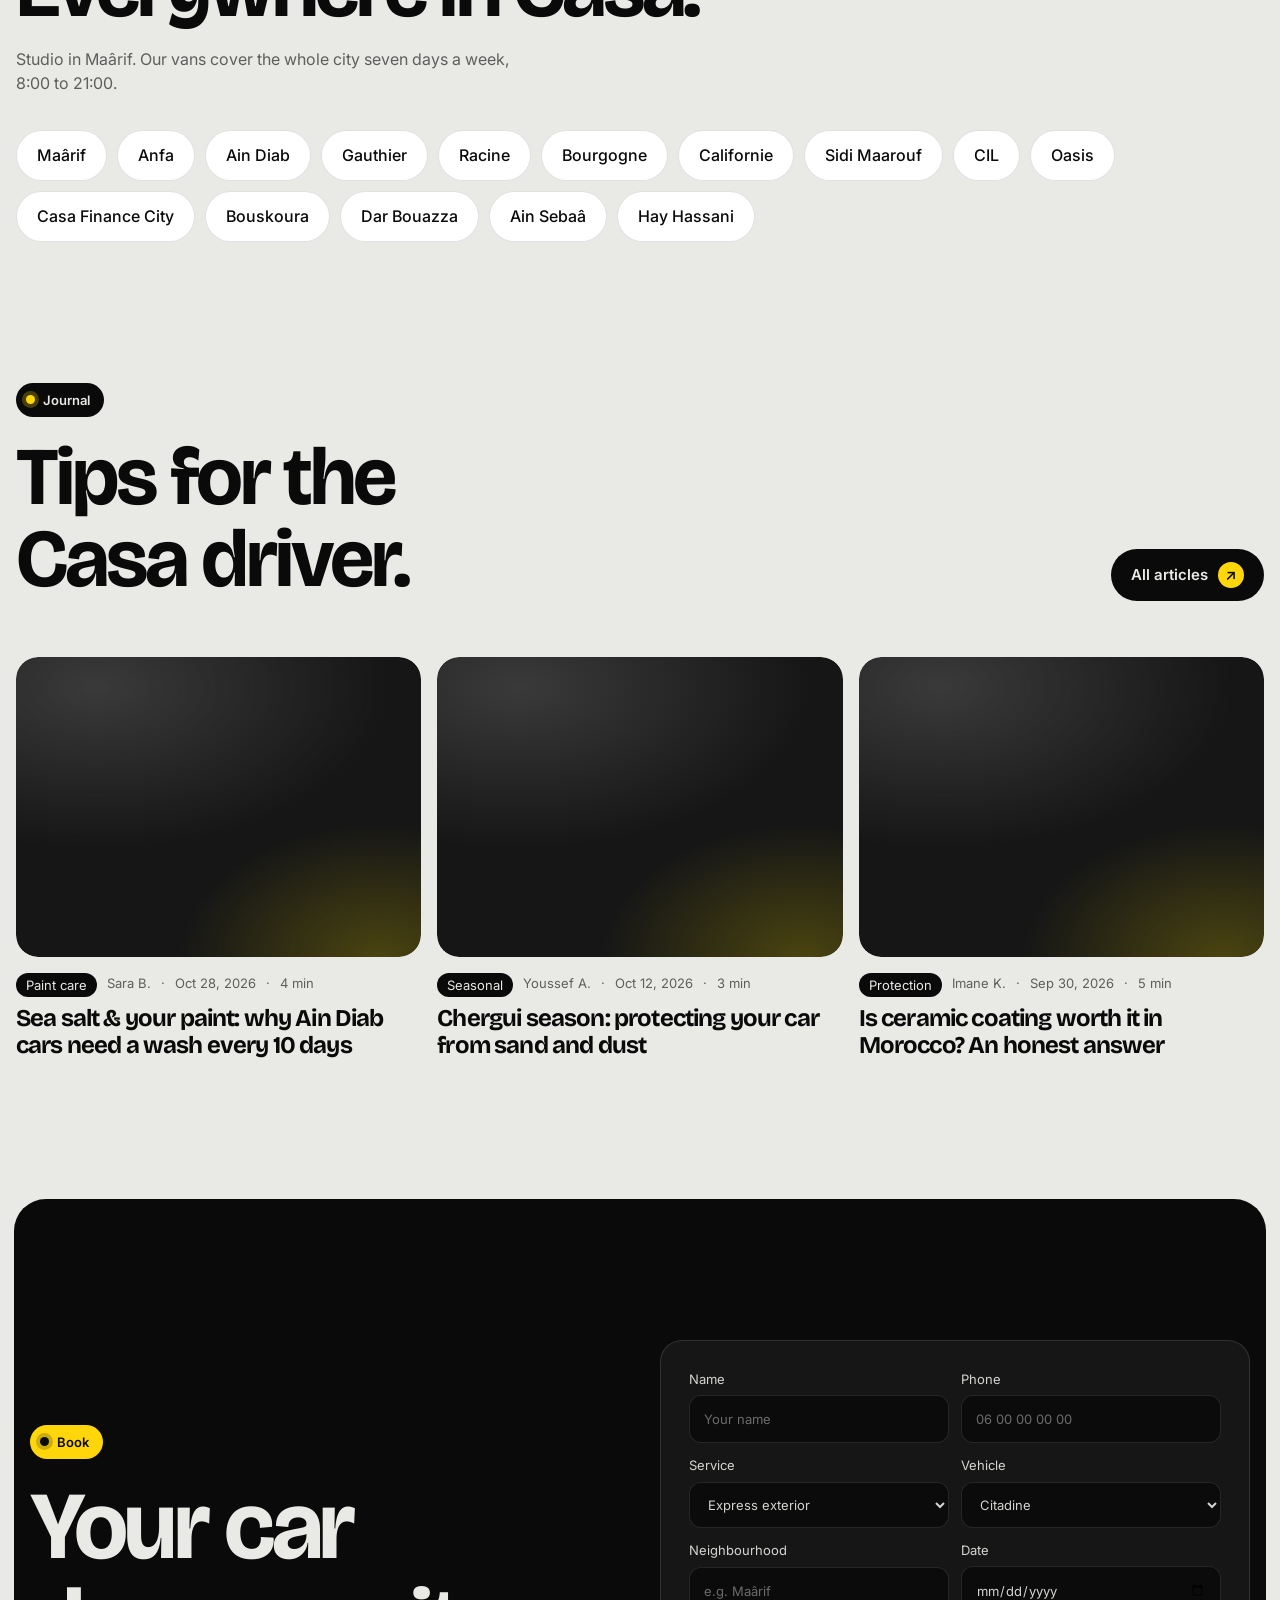
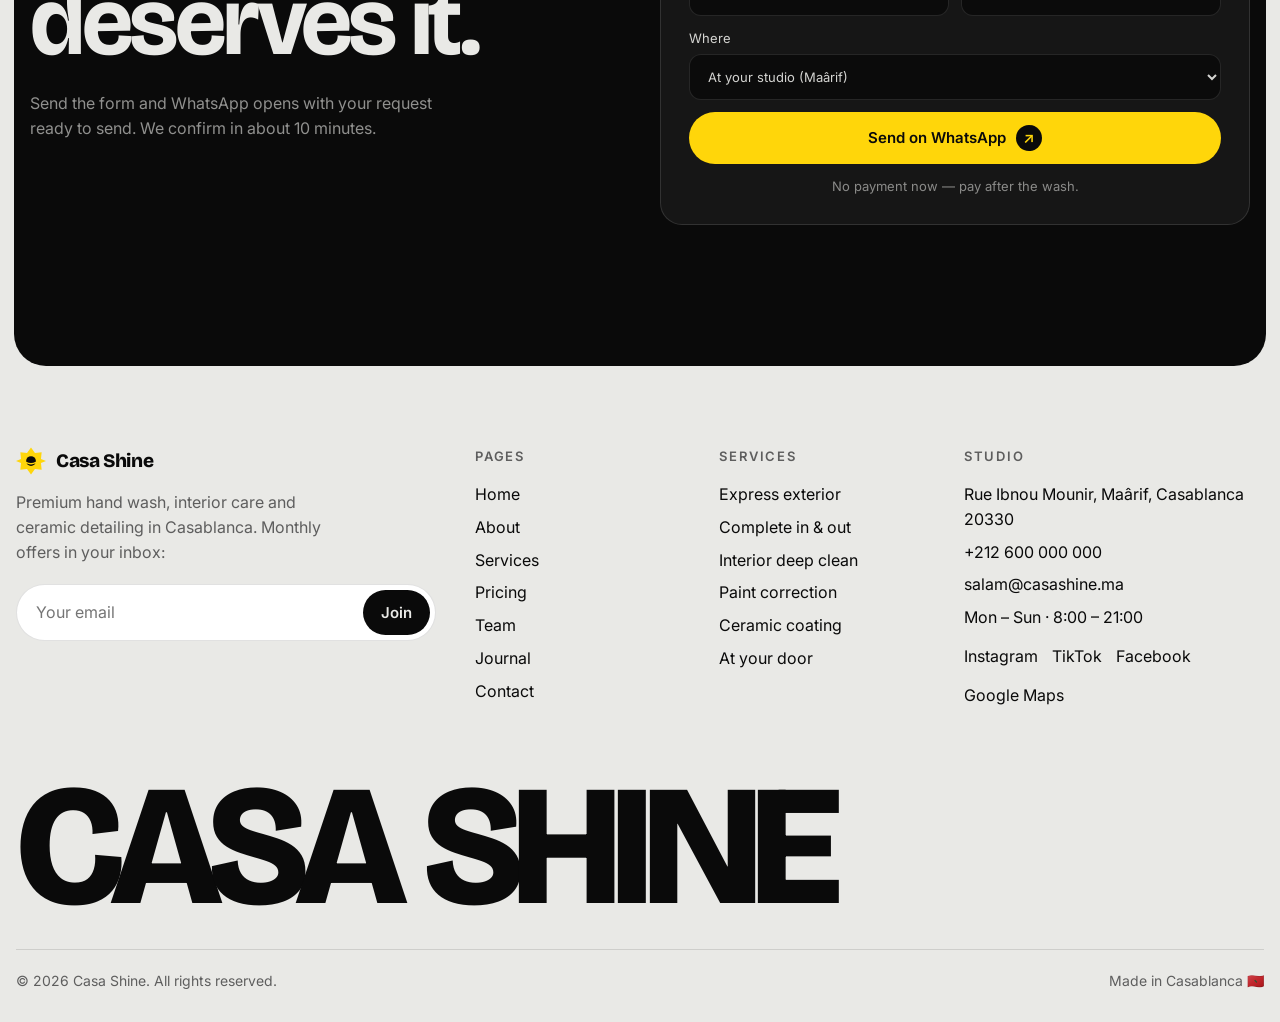
==== commit dfa96f01: "Fix card animations and phone layout - Cards keep rounded corners and clipped images while tilting  " ====
--- a/index.html
+++ b/index.html
@@ -76,7 +76,7 @@
 </div></section>
 
 <section class="dark" data-hpin style="padding:clamp(80px,9vw,120px) 0;overflow:hidden">
-  <div class="wrap"><div class="sec-head"><div><span class="tag" data-reveal>Recent work</span><h2 class="h2" data-split>Fresh off<br>the bay.</h2></div><p class="muted" data-reveal style="max-width:320px">Scroll to slide through a few cars that left our studio this season.</p></div></div>
+  <div class="wrap"><div class="sec-head"><div><span class="tag" data-reveal>Recent work</span><h2 class="h2" data-split>Fresh off<br>the bay.</h2></div><p class="muted" data-reveal style="max-width:320px">Slide through a few cars that left our studio this season.</p></div></div>
   <div data-render="works"></div>
 </section>
 
@@ -92,7 +92,7 @@
     </div>
     <div class="bx b2"><div class="ph"><img src="https://images.unsplash.com/photo-1619405399517-d7fce0f13302?auto=format&fit=crop&w=1400&q=80" alt="Detailer cleaning a car interior" loading="lazy"></div>
       <div class="ov"><h3>A trained team, not a hose</h3><p style="opacity:.85">Every washer completes three weeks of in-house training before touching a customer's car.</p></div></div>
-    <div class="bx b3" data-tilt><div><span class="big" data-count="98">0</span><span class="big" style="font-size:.5em">%</span></div><p><strong>of customers rebook</strong> within 60 days. We'd love you to be next.</p></div>
+    <div class="bx b3" data-tilt><div><span class="big" data-count="98">0</span><span class="big pct">%</span></div><p><strong>of customers rebook</strong> within 60 days. We'd love you to be next.</p></div>
     <div class="bx b4" data-tilt><h3>Always included</h3><ul class="ticks"><li>Insured work on every vehicle</li><li>Photos before &amp; after</li><li>Eco, pH-neutral products</li><li>Free re-do guarantee</li><li>Pay cash, card or transfer</li><li>Arabic, French &amp; English spoken</li></ul></div>
   </div>
 </div></section>
--- a/assets/css/site.css
+++ b/assets/css/site.css
@@ -12,6 +12,7 @@
 .lenis.lenis-smooth{scroll-behavior:auto!important}
 .lenis.lenis-stopped{overflow:hidden}
 body{background:var(--bg);color:var(--ink);font-family:Inter,system-ui,sans-serif;font-size:16px;line-height:1.55;-webkit-font-smoothing:antialiased;overflow-x:hidden}
+main,footer,.cta-band{overflow-x:clip}
 img{display:block;max-width:100%}
 a{color:inherit;text-decoration:none}
 button{font:inherit;cursor:pointer;border:0;background:none;color:inherit}
@@ -58,8 +59,8 @@
 .nav .right{display:flex;gap:8px;align-items:center}
 .burger{display:none;width:44px;height:44px;border-radius:50%;background:var(--y);color:var(--ink);place-items:center}
 .burger span{display:block;width:18px;height:2px;background:currentColor;margin:4px auto;transition:.3s}
-.menu-open .burger span:first-child{transform:translateY(3px) rotate(45deg)}
-.menu-open .burger span:last-child{transform:translateY(-3px) rotate(-45deg)}
+.menu-open .burger span:first-child{transform:translateY(5px) rotate(45deg)}
+.menu-open .burger span:last-child{transform:translateY(-5px) rotate(-45deg)}
 .mmenu{position:fixed;inset:0;z-index:45;background:var(--ink);color:var(--bg);padding:110px 24px 30px;display:flex;flex-direction:column;justify-content:space-between;clip-path:circle(0 at calc(100% - 46px) 40px);transition:clip-path .8s var(--ease);overflow-y:auto}
 .menu-open .mmenu{clip-path:circle(150% at calc(100% - 46px) 40px)}
 .mmenu a.big{display:flex;justify-content:space-between;align-items:baseline;font-family:"Bricolage Grotesque";font-size:clamp(36px,10vw,56px);font-weight:700;letter-spacing:-.03em;padding:6px 0;border-bottom:1px solid var(--line-d)}
@@ -97,7 +98,6 @@
 .hero-bg{position:absolute;inset:0}
 .hero-bg img{transform:scale(1.15)}
 .hero-bg::after{content:"";position:absolute;inset:0;background:linear-gradient(180deg,rgba(10,10,10,.4) 0,rgba(10,10,10,.05) 40%,rgba(10,10,10,.88) 100%)}
-.hero canvas.bubbles{position:absolute;inset:0;width:100%;height:100%;pointer-events:none}
 .hero h1{position:relative;font-size:clamp(68px,16vw,250px);font-weight:800;letter-spacing:-.065em;line-height:.84;margin-bottom:28px}
 .hero h1 em{font-style:normal;color:var(--y)}
 .hero-row{position:relative;display:flex;gap:18px;justify-content:space-between;align-items:flex-end;flex-wrap:wrap}
@@ -175,19 +175,21 @@
 
 /* ---------- service cards (3D tilt) ---------- */
 .cards{display:grid;grid-template-columns:repeat(3,1fr);gap:16px;perspective:1400px}
-.card{background:var(--paper);border-radius:var(--r);overflow:hidden;display:flex;flex-direction:column;transform-style:preserve-3d;will-change:transform;position:relative;transition:box-shadow .4s}
+.card{background:var(--paper);border-radius:var(--r);overflow:hidden;display:flex;flex-direction:column;position:relative;transition:box-shadow .4s}
 .card:hover{box-shadow:0 30px 60px -20px rgba(0,0,0,.25)}
-.card .ph{height:260px;transform:translateZ(0)}
+.card .ph{height:260px}
 .card:hover .ph img{transform:scale(1.07)}
-.card .cb{padding:24px;display:flex;flex-direction:column;gap:12px;flex:1;transform:translateZ(30px)}
+.card .cb{padding:24px;display:flex;flex-direction:column;gap:12px;flex:1}
 .card .num{font-size:13px;font-weight:600;color:var(--muted)}
 .card h3{font-size:30px}
 .card .foot{margin-top:auto;display:flex;justify-content:space-between;align-items:center;padding-top:16px;border-top:1px solid var(--line)}
 .card .foot b{font-family:"Bricolage Grotesque";font-size:22px}
-.card .go{width:46px;height:46px;border-radius:50%;background:var(--ink);color:var(--y);display:grid;place-items:center;transition:transform .4s var(--ease)}
-.card:hover .go{transform:rotate(-45deg)}
+.card .go{width:46px;height:46px;border-radius:50%;background:var(--ink);color:var(--y);display:grid;place-items:center;transition:rotate .4s var(--ease)}
+.card:hover .go{rotate:-45deg}
 .glare{position:absolute;inset:0;pointer-events:none;background:radial-gradient(circle at var(--gx,50%) var(--gy,50%),rgba(255,255,255,.35),transparent 45%);opacity:0;transition:opacity .3s;z-index:3;mix-blend-mode:soft-light}
 [data-tilt]:hover .glare{opacity:1}
+/* rounded corners stay clipped while a card is tilted in 3D */
+.card,.plan,.mate,.val,.bx,.ph{-webkit-mask-image:-webkit-radial-gradient(white,black);isolation:isolate}
 
 /* ---------- process ---------- */
 .proc{display:grid;grid-template-columns:1fr 1fr;gap:60px}
@@ -223,9 +225,10 @@
 .b1{grid-column:span 5;background:var(--ink);color:var(--bg)}
 .b2{grid-column:span 7;padding:0;color:var(--bg)}
 .b2 .ph{position:absolute;inset:0}
-.b2 .ov{position:relative;padding:28px;margin-top:auto;background:linear-gradient(0deg,rgba(10,10,10,.85),transparent)}
+.b2 .ov{position:relative;padding:60px 28px 28px;margin-top:auto;background:linear-gradient(0deg,rgba(10,10,10,.92) 45%,transparent);text-shadow:0 2px 12px rgba(0,0,0,.4)}
 .b3{grid-column:span 4;background:var(--y)}
 .b3 .big{font-family:"Bricolage Grotesque";font-size:clamp(64px,7vw,104px);letter-spacing:-.05em;line-height:.9;font-weight:800}
+.b3 .big.pct{font-size:clamp(34px,3.6vw,54px);vertical-align:top}
 .b4{grid-column:span 8}
 .b4 .ticks{grid-template-columns:1fr 1fr;margin-top:20px}
 .zell{position:absolute;right:-60px;bottom:-60px;width:240px;opacity:.14;animation:spin 40s linear infinite}
@@ -236,7 +239,7 @@
 .tabs button.on{color:var(--bg)}
 .tabs .pill{position:absolute;border-radius:999px;background:var(--ink);transition:.5s var(--ease)}
 .plans{display:grid;grid-template-columns:repeat(3,1fr);gap:14px;margin-top:34px;perspective:1400px}
-.plan{background:var(--paper);border-radius:var(--r);padding:30px;border:1px solid var(--line);display:flex;flex-direction:column;position:relative;overflow:hidden;transform-style:preserve-3d}
+.plan{background:var(--paper);border-radius:var(--r);padding:30px;border:1px solid var(--line);display:flex;flex-direction:column;position:relative;overflow:hidden}
 .plan.hot{background:var(--ink);color:var(--bg);border-color:var(--ink)}
 .plan .pt{display:flex;justify-content:space-between;align-items:center}
 .plan h3{font-size:28px}
@@ -326,16 +329,16 @@
 
 /* values */
 .values{display:grid;grid-template-columns:repeat(3,1fr);gap:14px;perspective:1200px}
-.val{background:var(--paper);border-radius:var(--r);padding:30px;min-height:280px;display:flex;flex-direction:column;justify-content:space-between;transform-style:preserve-3d;position:relative;overflow:hidden}
-.val .ic{width:64px;height:64px;border-radius:18px;background:var(--y);display:grid;place-items:center;font-size:28px;transform:translateZ(40px)}
+.val{background:var(--paper);border-radius:var(--r);padding:30px;min-height:280px;display:flex;flex-direction:column;justify-content:space-between;position:relative;overflow:hidden}
+.val .ic{width:64px;height:64px;border-radius:18px;background:var(--y);display:grid;place-items:center;font-size:28px}
 .val h3{font-size:28px;margin-bottom:8px}
 
 /* ---------- team ---------- */
 .team{display:grid;grid-template-columns:repeat(3,1fr);gap:16px;perspective:1400px}
-.mate{border-radius:var(--r);overflow:hidden;background:var(--paper);transform-style:preserve-3d;position:relative}
+.mate{border-radius:var(--r);overflow:hidden;background:var(--paper);position:relative}
 .mate .pic{height:340px;display:grid;place-items:center;position:relative;overflow:hidden;background:linear-gradient(135deg,#1d1d1d,#3b3b3b)}
-.mate .pic span{font-family:"Bricolage Grotesque";font-weight:800;font-size:150px;letter-spacing:-.06em;color:var(--y);transform:translateZ(60px);transition:transform .6s var(--ease)}
-.mate:hover .pic span{transform:translateZ(60px) scale(1.08) rotate(-4deg)}
+.mate .pic span{font-family:"Bricolage Grotesque";font-weight:800;font-size:150px;letter-spacing:-.06em;color:var(--y);transition:transform .6s var(--ease)}
+.mate:hover .pic span{transform:scale(1.08) rotate(-4deg)}
 .mate .pic::after{content:"";position:absolute;inset:auto -20% -60% -20%;height:80%;background:radial-gradient(closest-side,rgba(255,214,10,.25),transparent)}
 .mate .info{padding:20px 22px;display:flex;justify-content:space-between;align-items:center}
 .mate h3{font-size:26px}
@@ -355,8 +358,8 @@
 /* ---------- contact ---------- */
 .contact{display:grid;grid-template-columns:1fr 1.2fr;gap:30px;align-items:start}
 .cinfo{display:grid;gap:12px}
-.ci{display:flex;gap:18px;align-items:center;background:var(--paper);border-radius:18px;padding:20px;border:1px solid var(--line);transition:transform .4s var(--ease)}
-.ci:hover{transform:translateX(8px)}
+.ci{display:flex;gap:18px;align-items:center;background:var(--paper);border-radius:18px;padding:20px;border:1px solid var(--line);transition:translate .4s var(--ease)}
+.ci:hover{translate:8px 0}
 .ci .ic{width:54px;height:54px;border-radius:14px;background:var(--ink);color:var(--y);display:grid;place-items:center;flex:none;font-size:22px}
 .ci small{color:var(--muted);font-size:13px;display:block}
 .ci b{font-size:17px}
@@ -394,8 +397,8 @@
 .fbot{display:flex;justify-content:space-between;gap:12px;flex-wrap:wrap;border-top:1px solid var(--line);padding-top:20px;margin-top:24px;font-size:14px;color:var(--muted)}
 
 /* whatsapp + cursor */
-.wa{position:fixed;right:18px;bottom:18px;z-index:40;width:58px;height:58px;border-radius:50%;background:#25D366;color:#fff;display:grid;place-items:center;box-shadow:0 10px 30px rgba(0,0,0,.25);transition:transform .4s var(--ease)}
-.wa:hover{transform:scale(1.1)}
+.wa{position:fixed;right:18px;bottom:18px;z-index:40;width:58px;height:58px;border-radius:50%;background:#25D366;color:#fff;display:grid;place-items:center;box-shadow:0 10px 30px rgba(0,0,0,.25);transition:scale .4s var(--ease)}
+.wa:hover{scale:1.1}
 .cur{position:fixed;top:0;left:0;z-index:80;pointer-events:none;width:14px;height:14px;margin:-7px 0 0 -7px;border-radius:50%;background:var(--y);border:1.5px solid var(--ink);display:grid;place-items:center;font-size:12px;font-weight:700;color:var(--ink);transition:width .35s var(--ease),height .35s var(--ease),margin .35s var(--ease),opacity .3s;opacity:0}
 .cur.show{opacity:1}
 .cur.big{width:88px;height:88px;margin:-44px 0 0 -44px}
@@ -441,6 +444,8 @@
   .svc-h{grid-template-columns:36px 1fr auto;gap:12px}
   .pm{width:42px;height:42px}
   .b4 .ticks{grid-template-columns:1fr}
+  .bx{min-height:0;gap:26px}
+  .b2{min-height:360px}
   form.bf{grid-template-columns:1fr;padding:20px}
   .fgrid{grid-template-columns:1fr}
   .tc{width:300px}
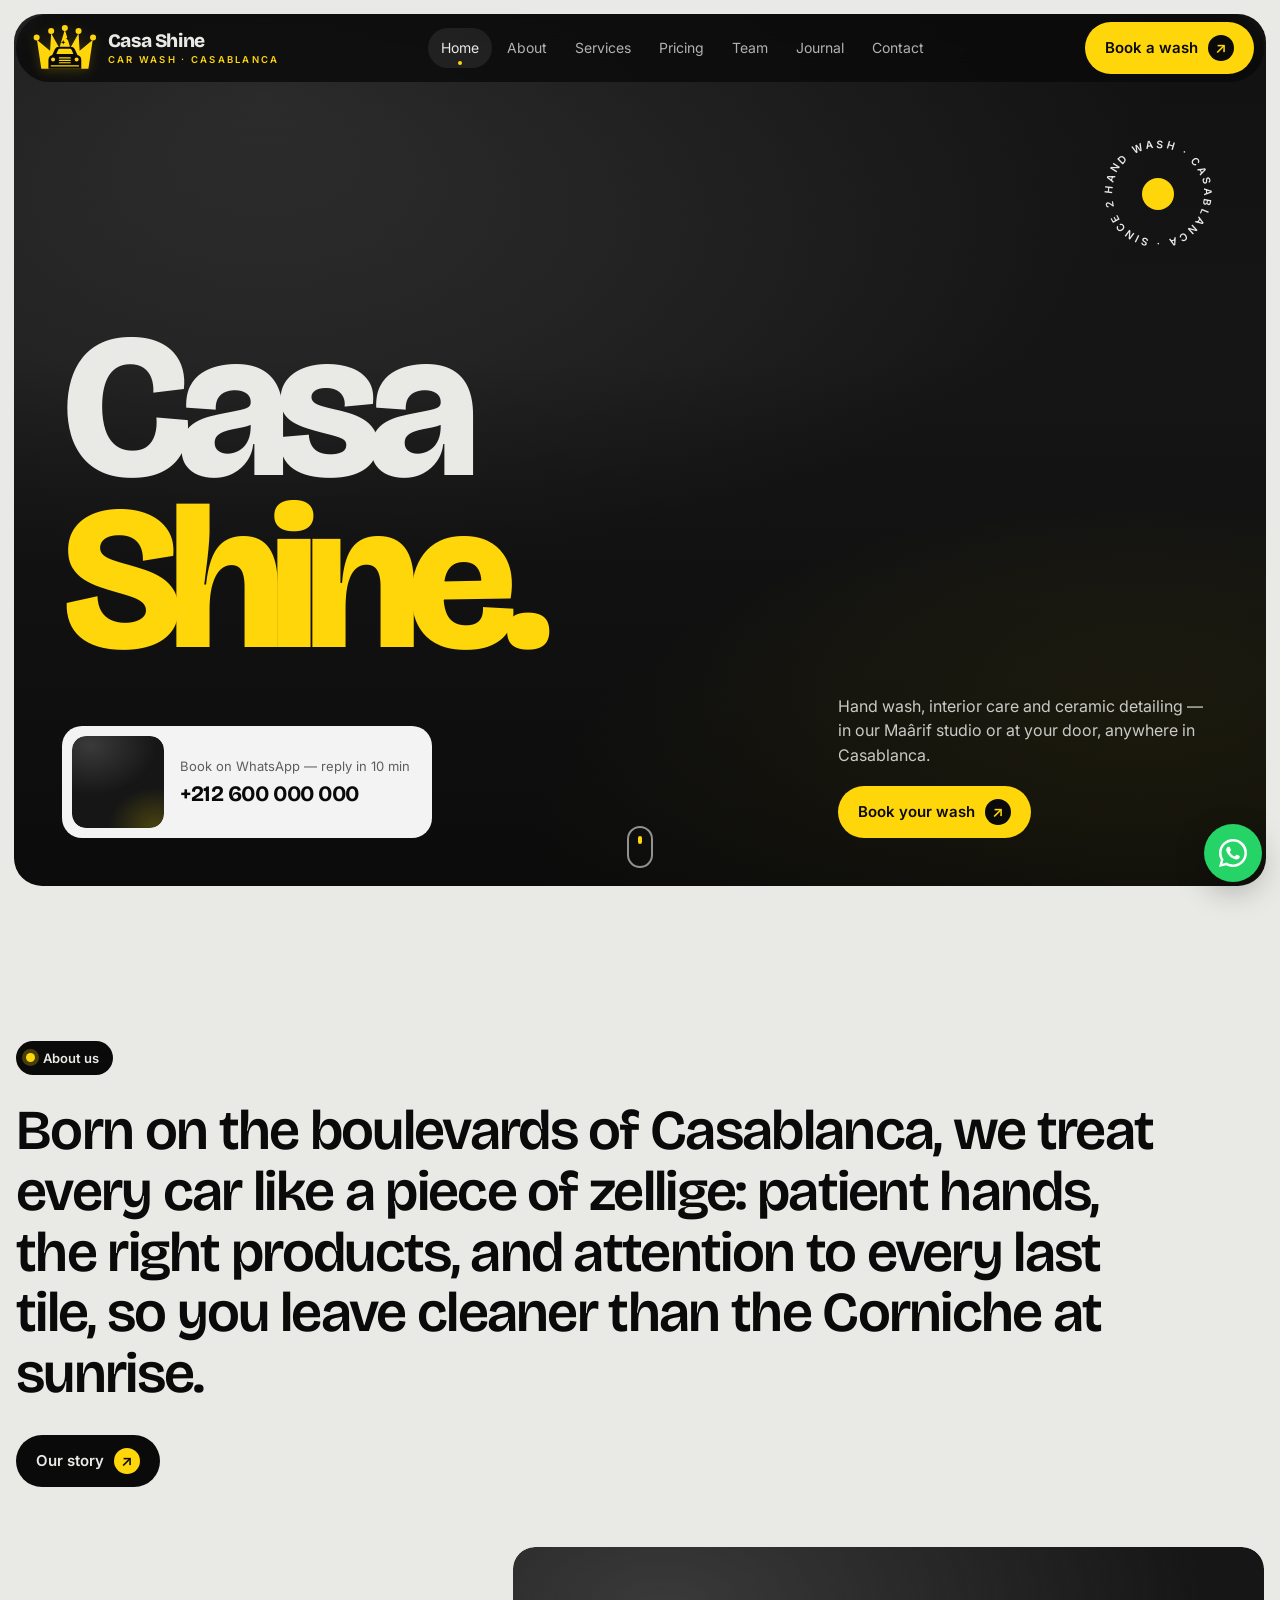
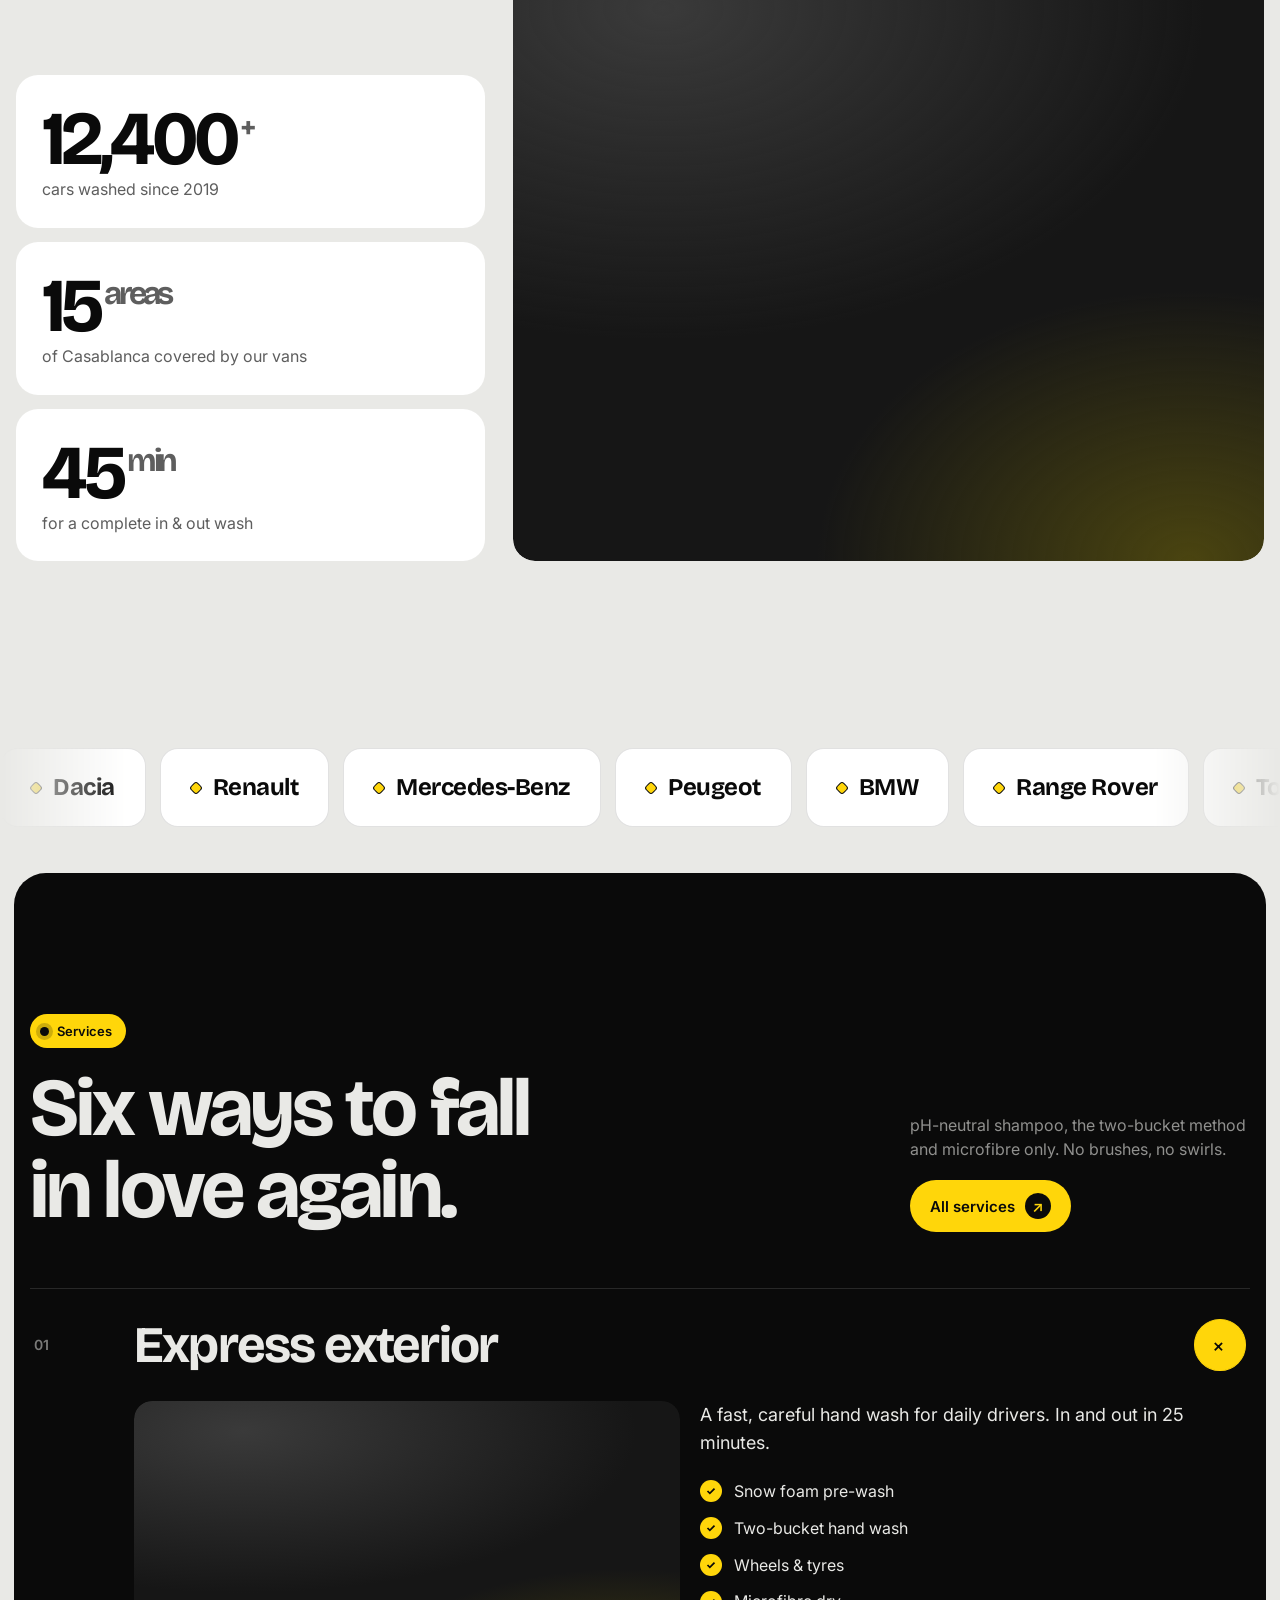
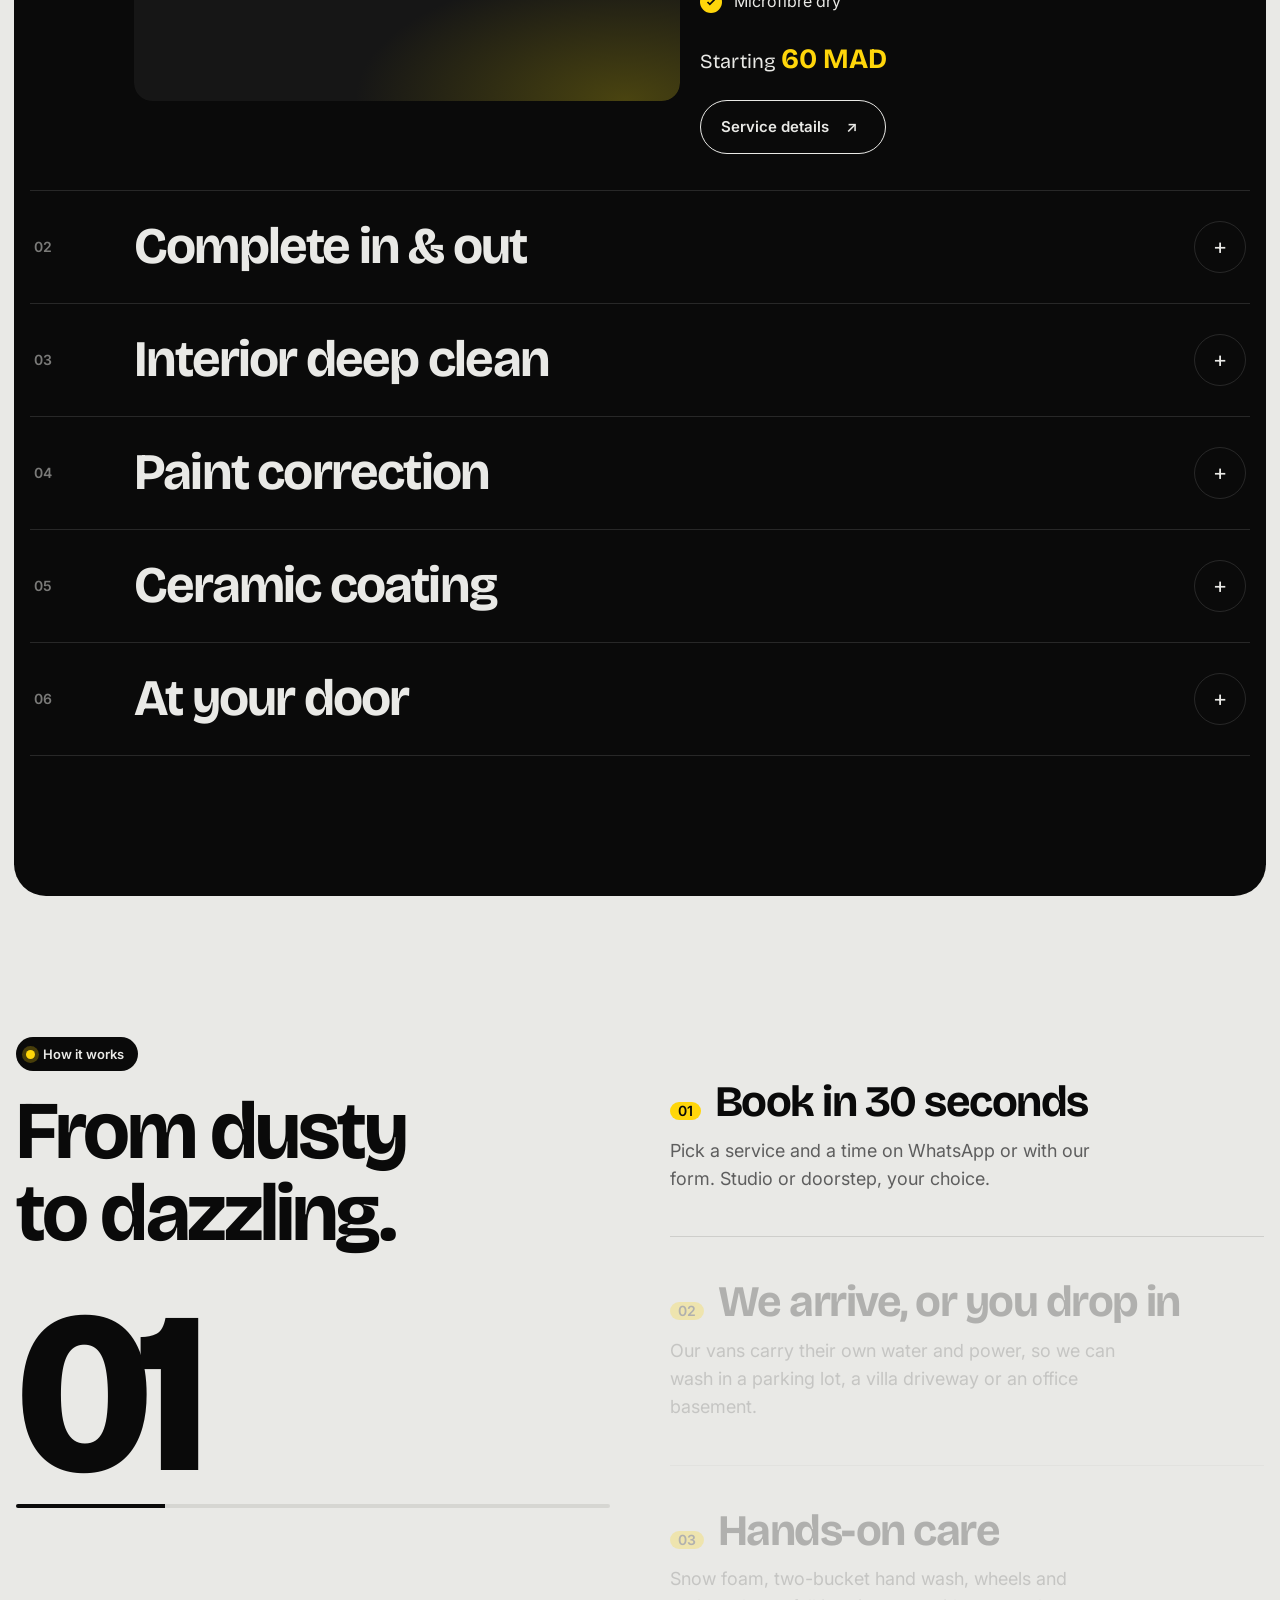
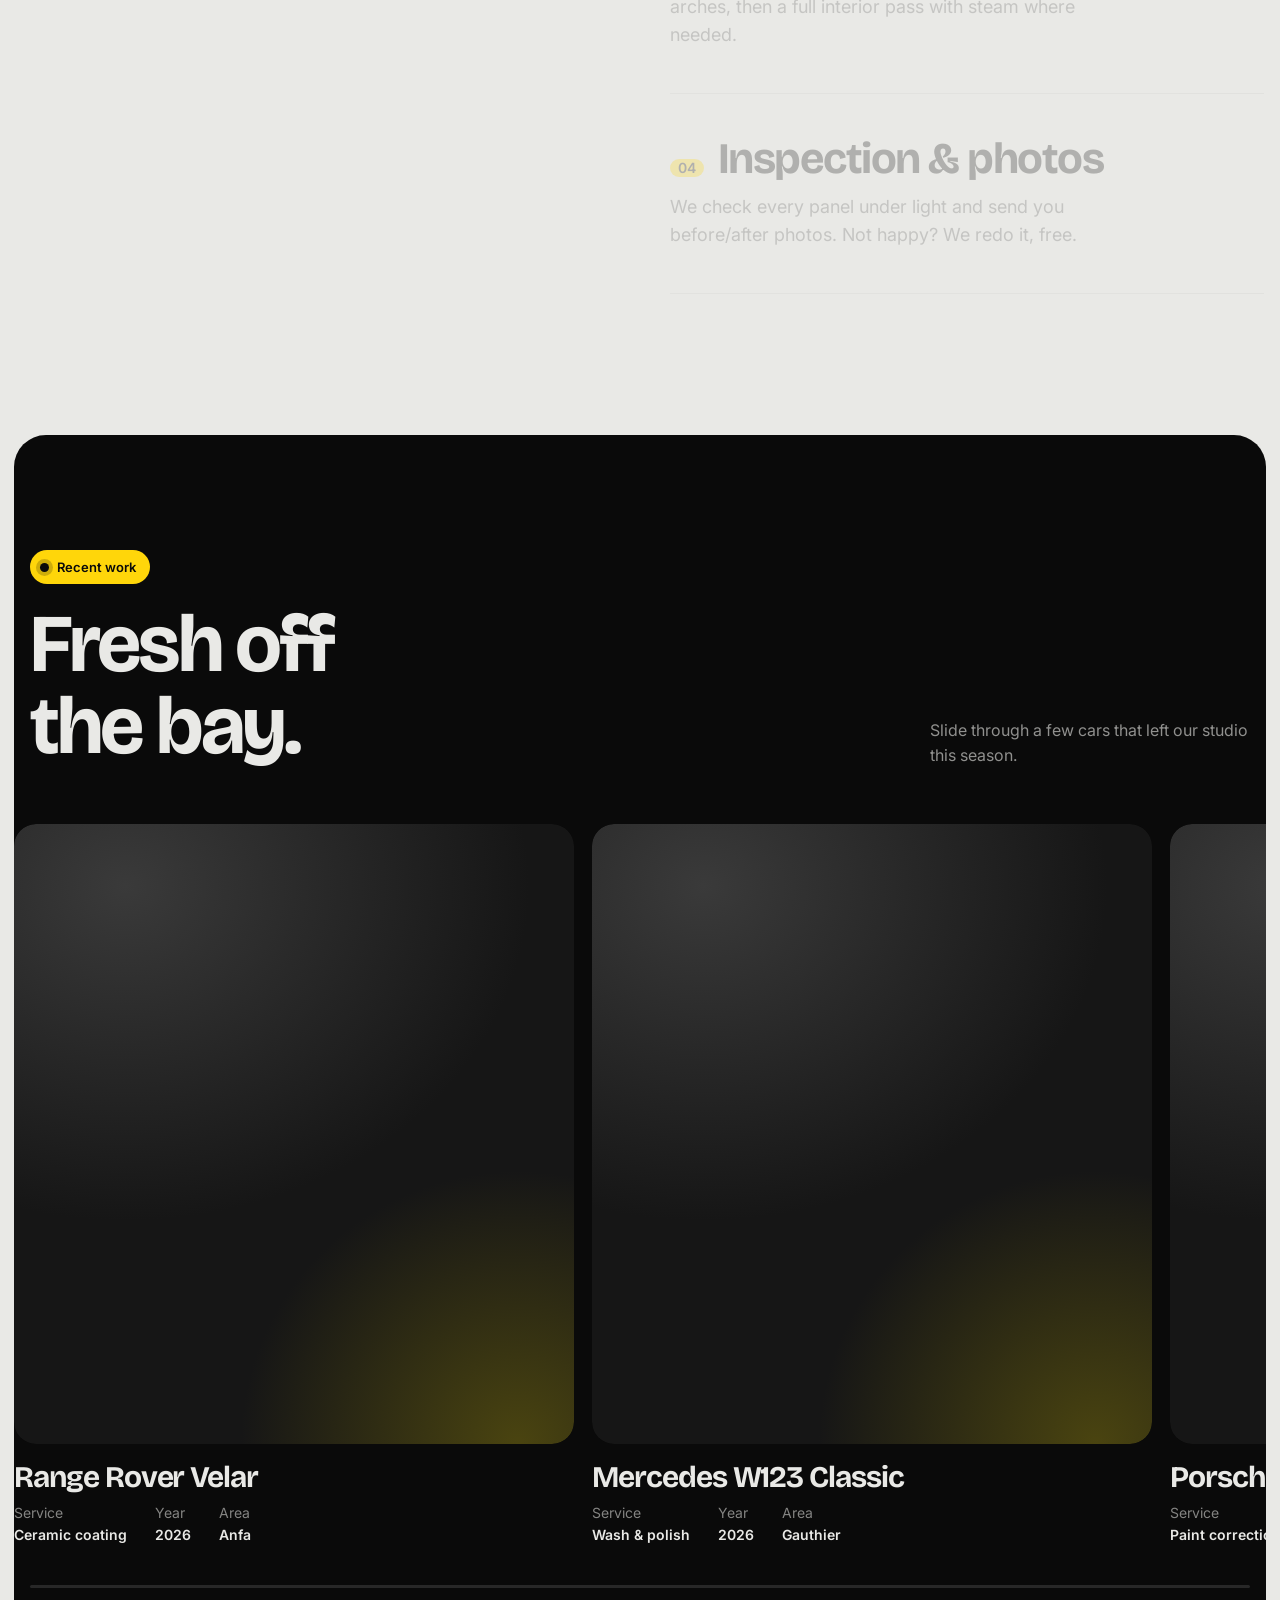
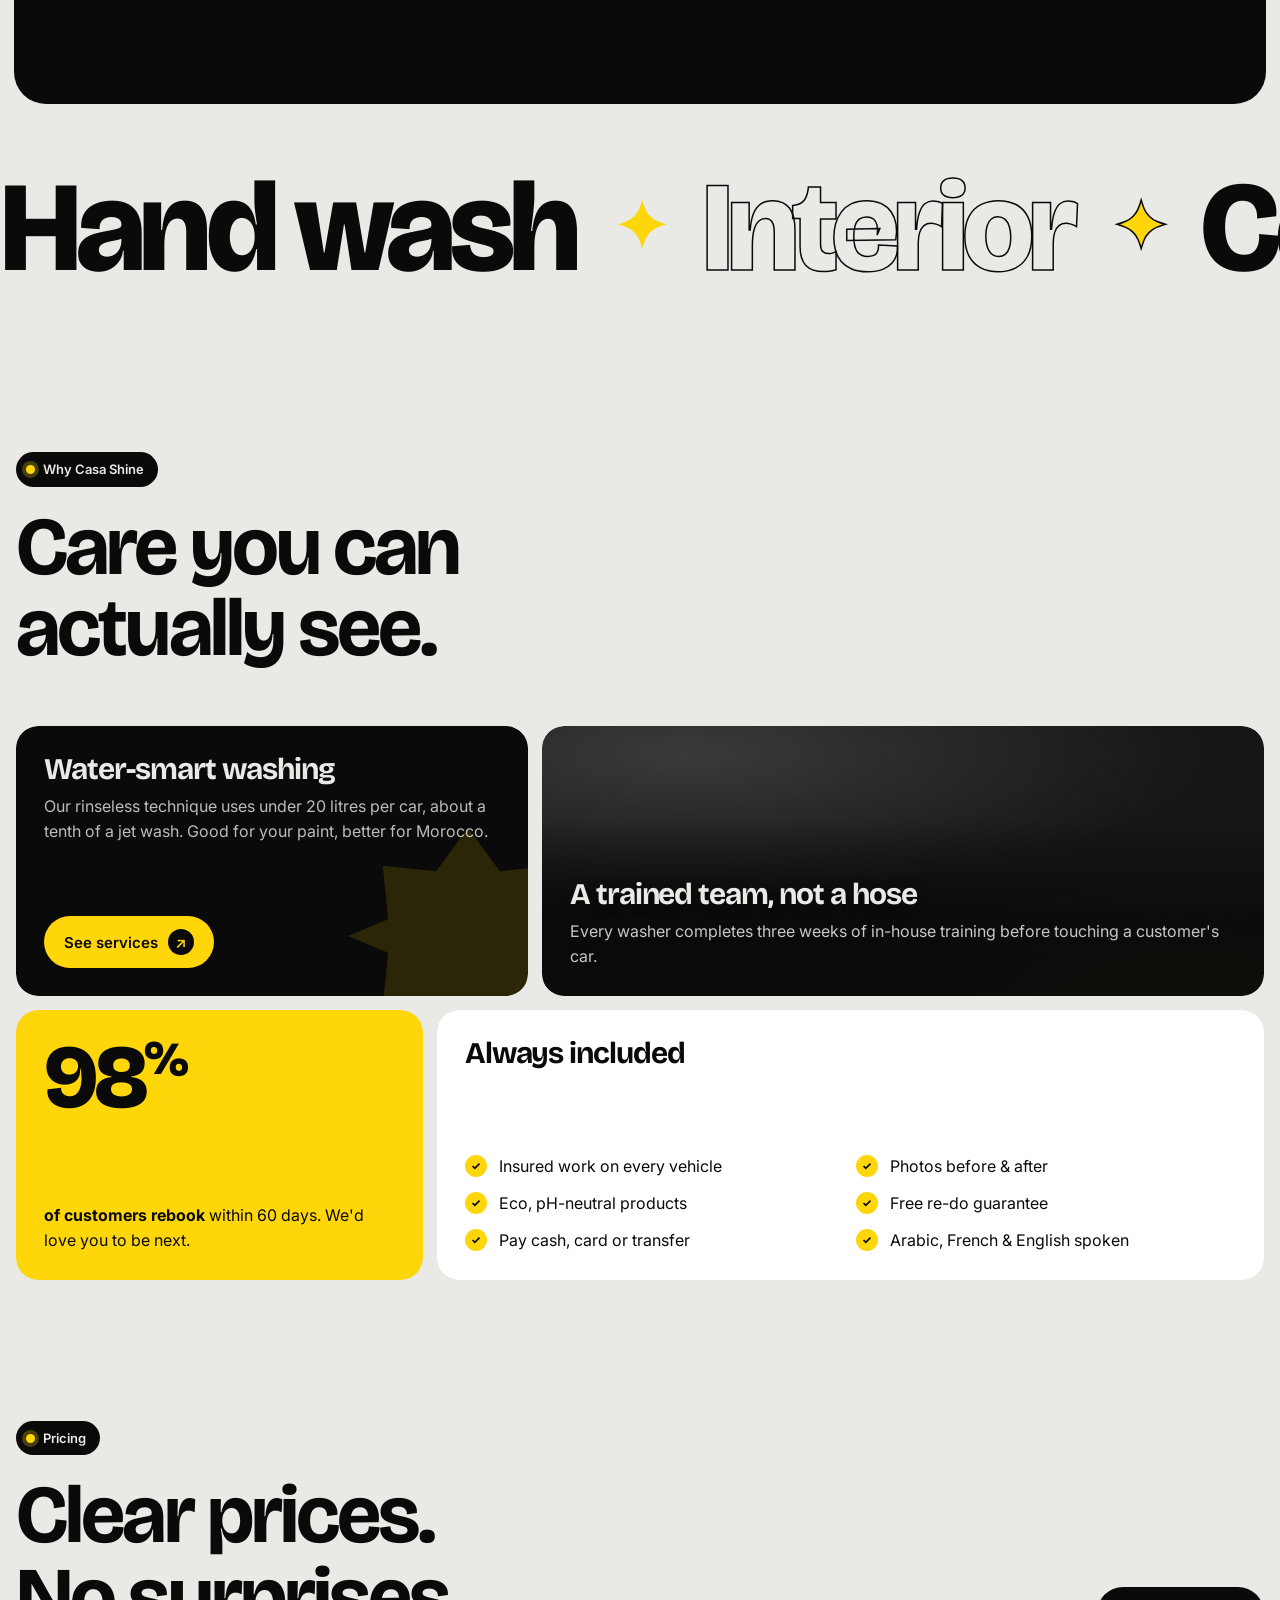
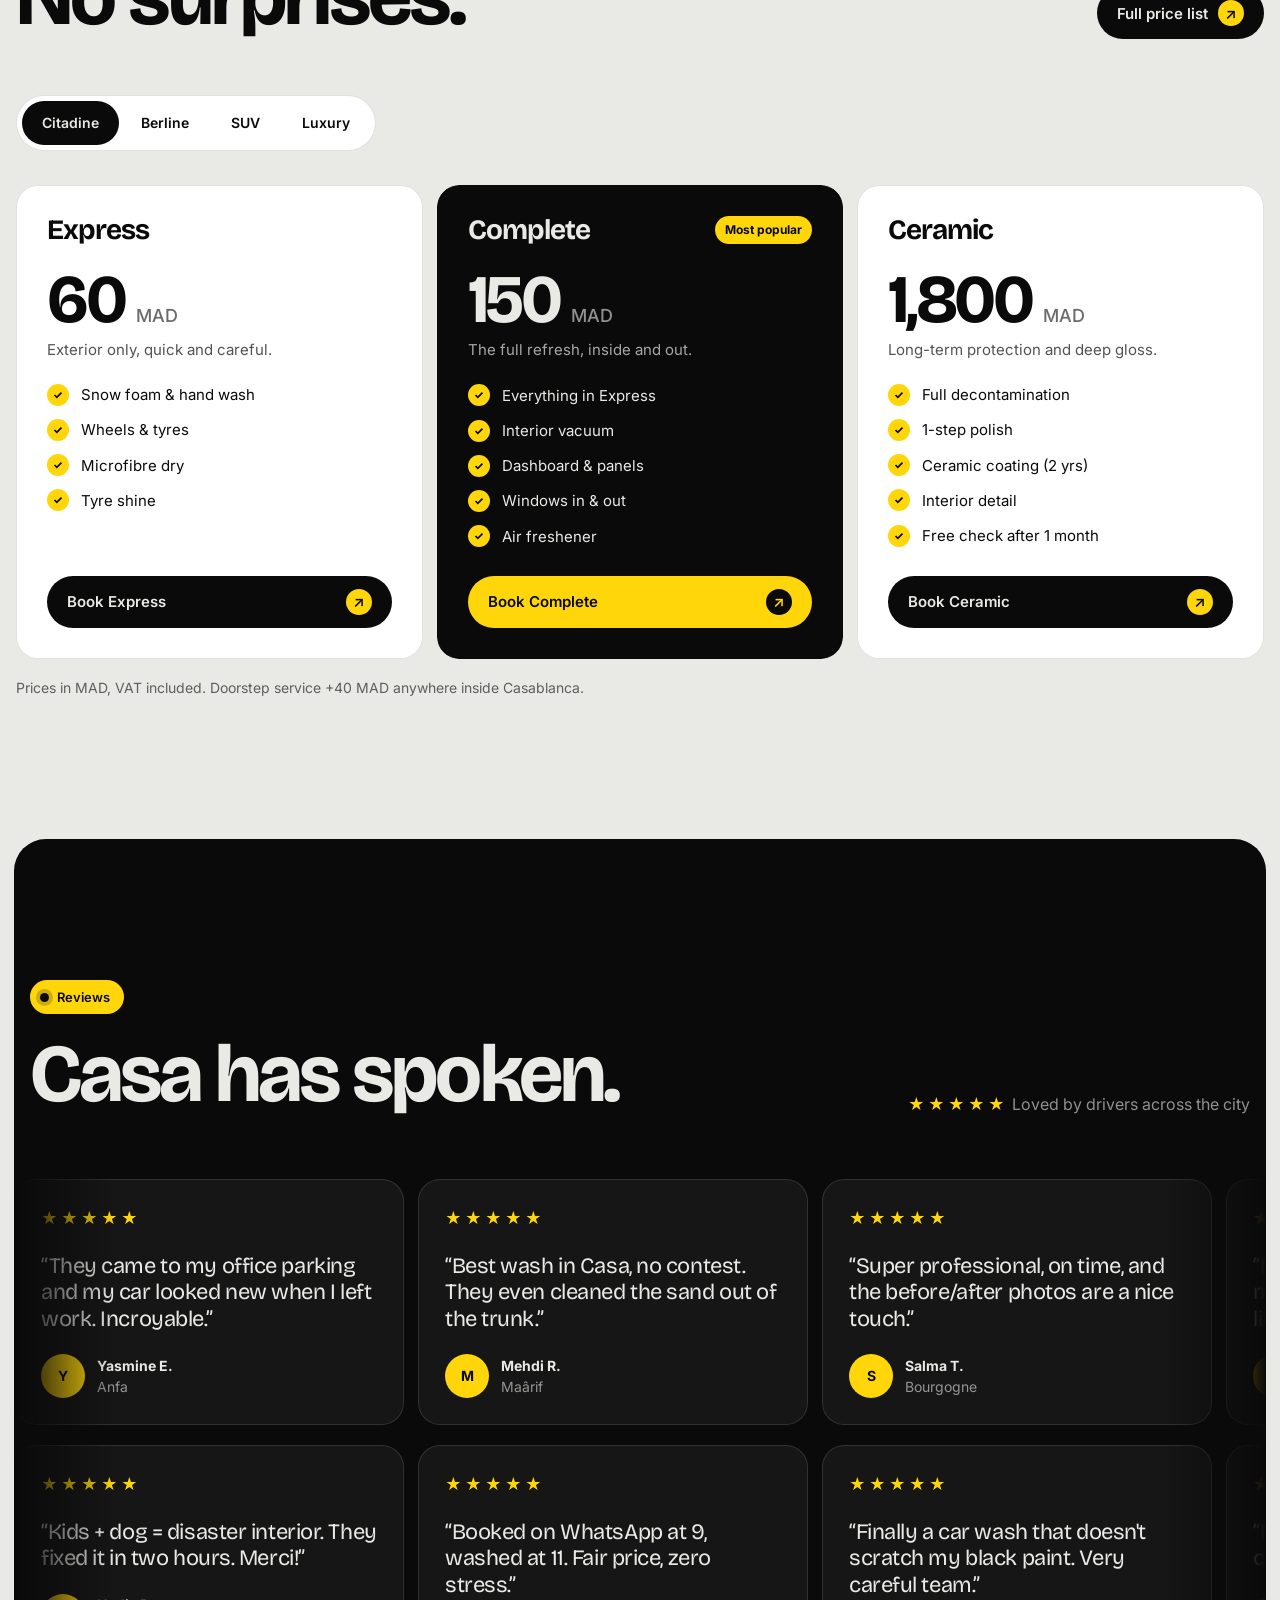
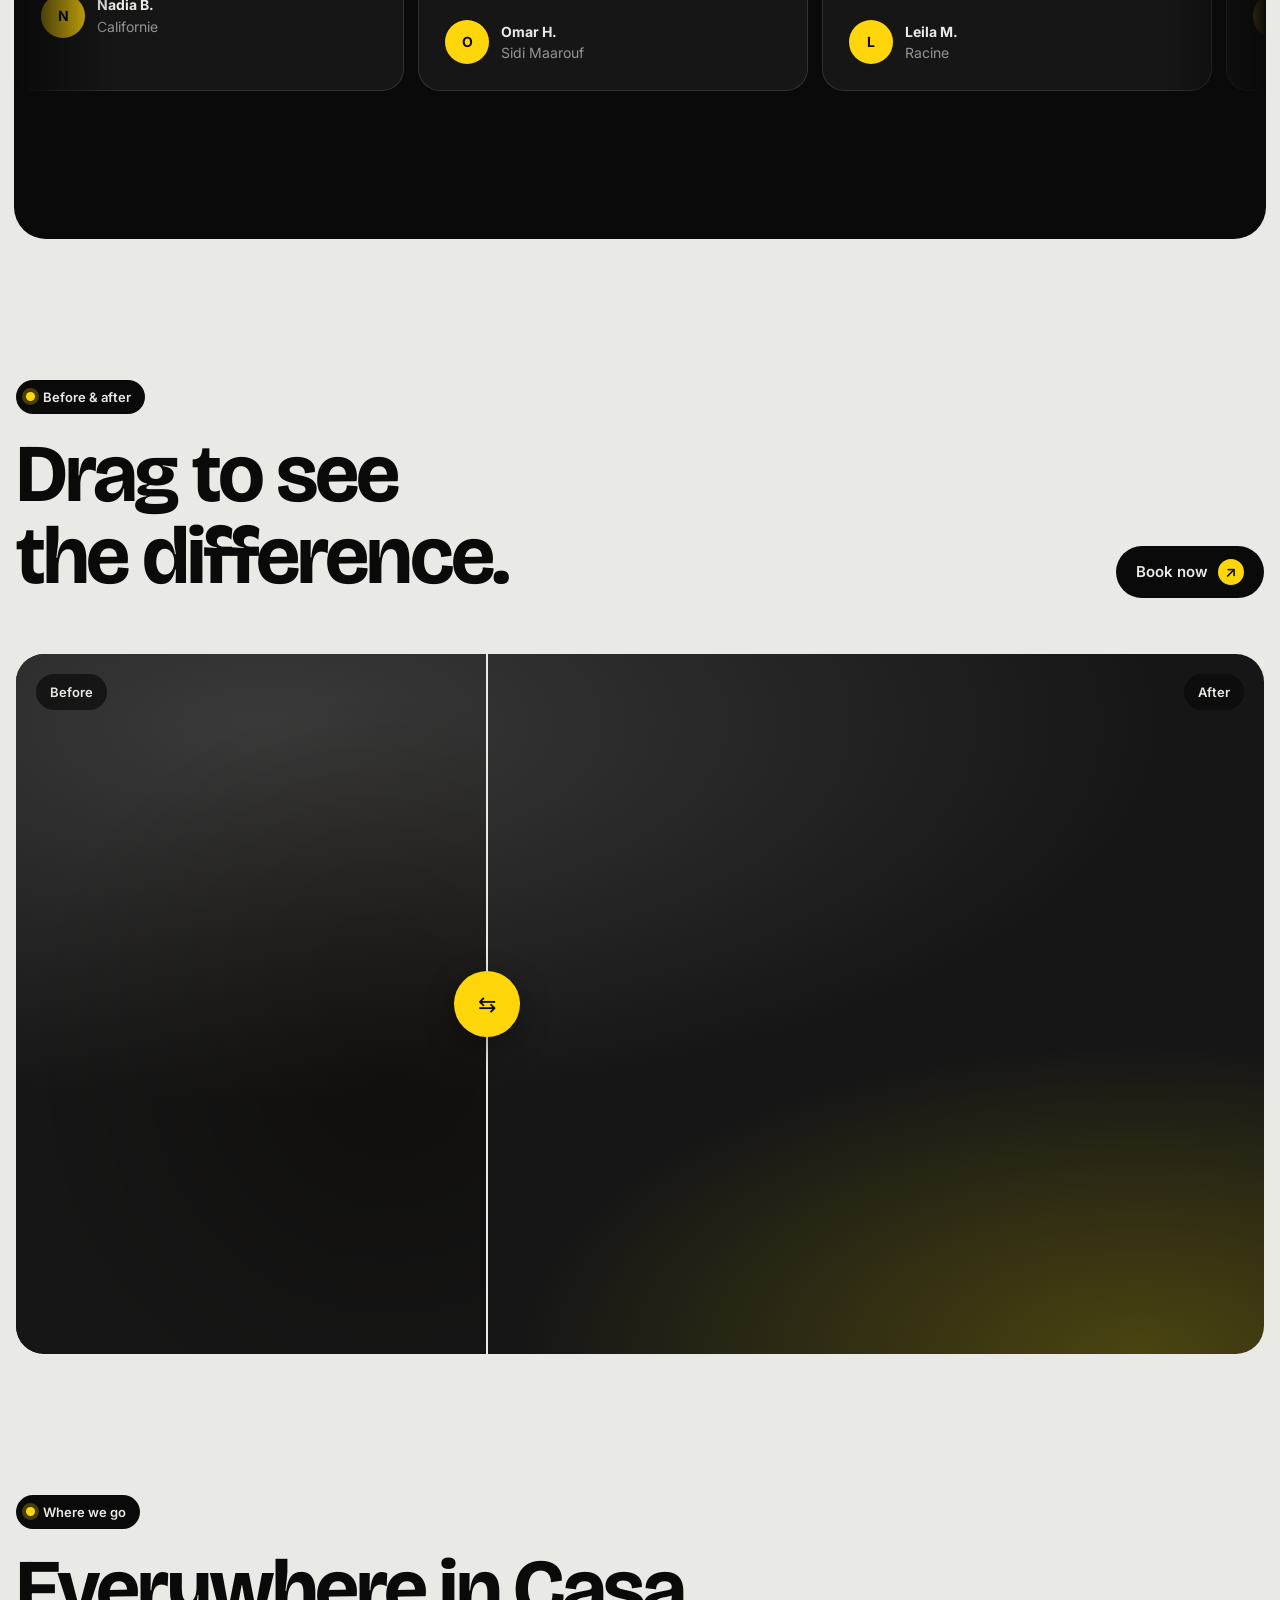
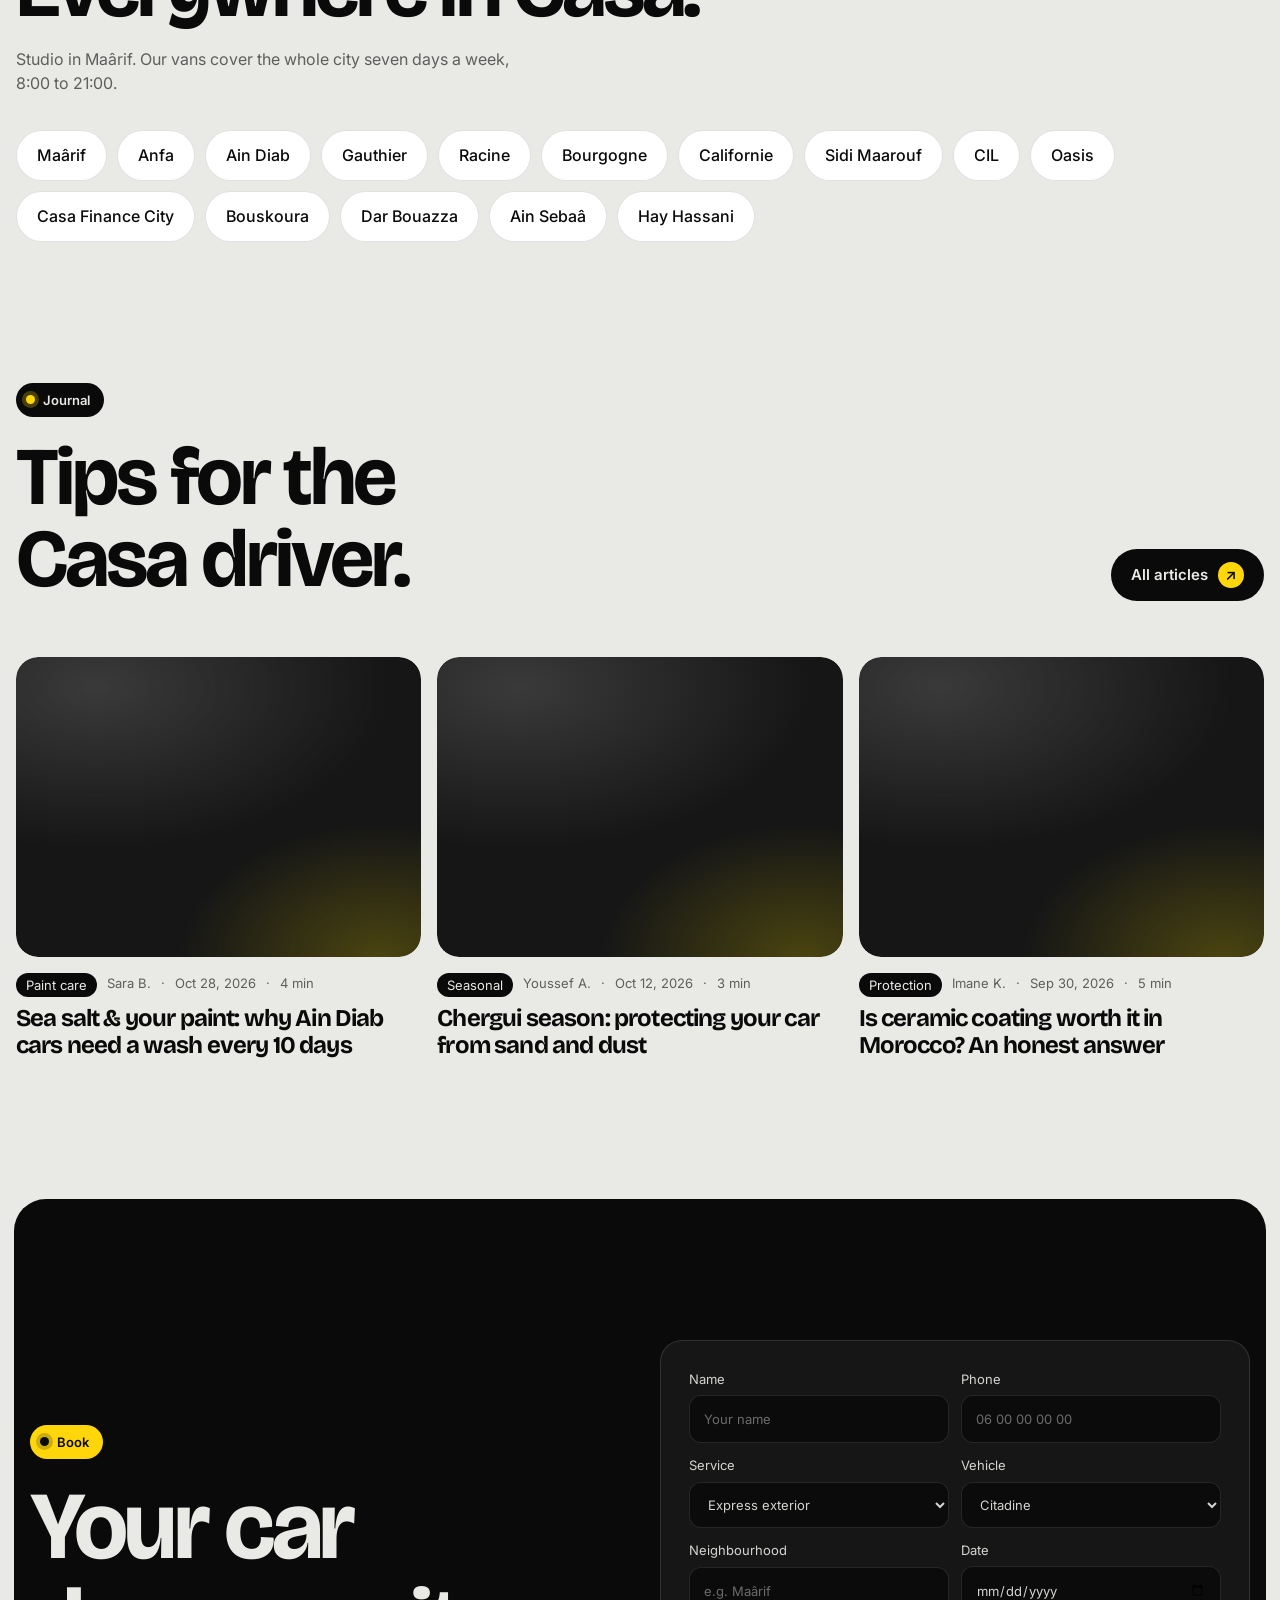
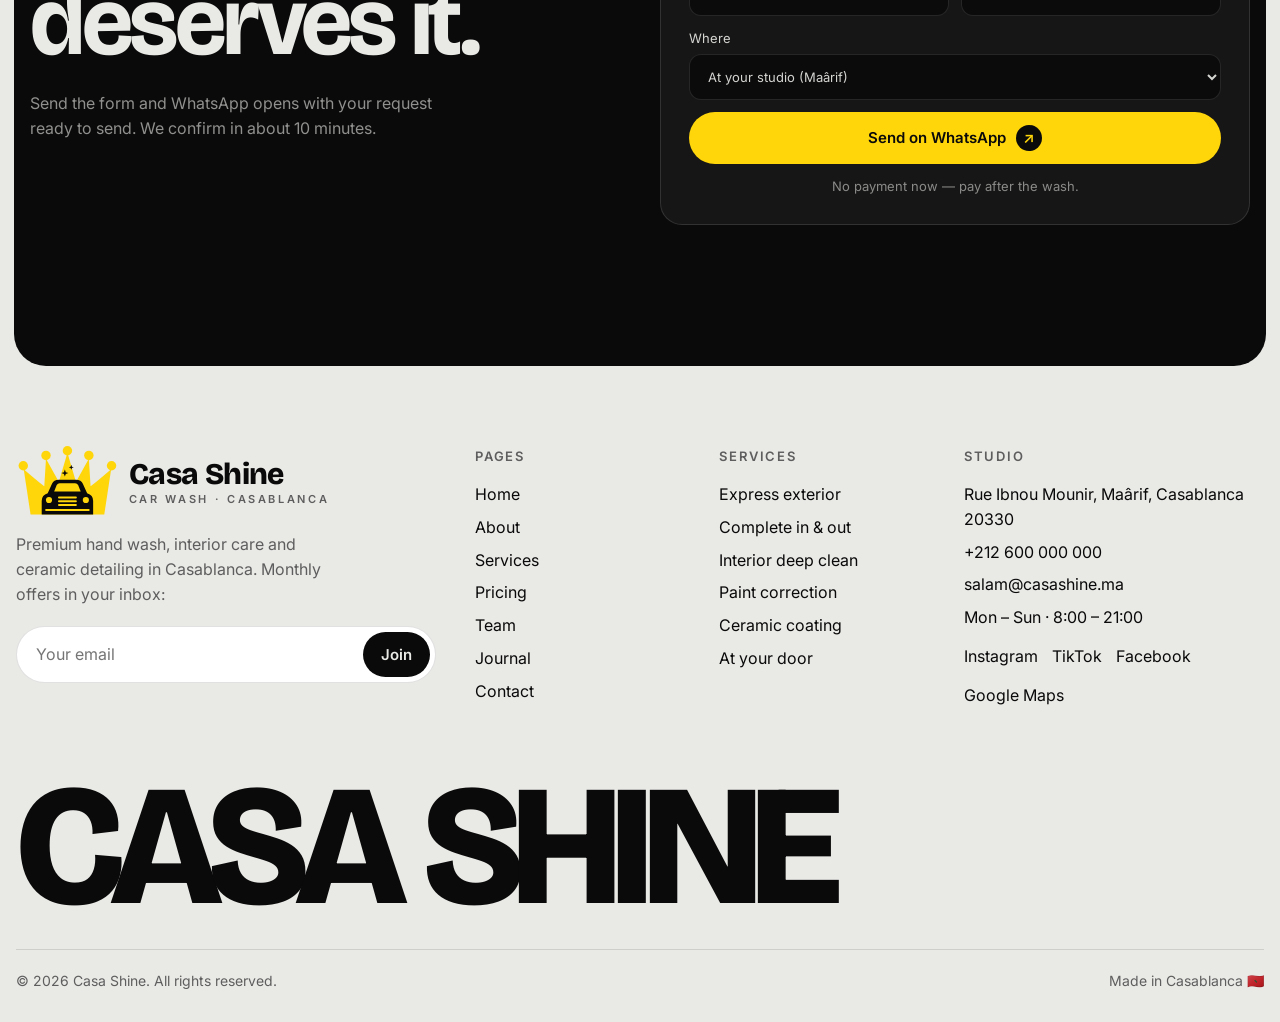
==== commit 57253f73: "New crown + car logo in navbar, footer, loader and favicon Co-Authored-By: Claude Opus 5.5 <noreply@" ====
--- a/index.html
+++ b/index.html
@@ -8,7 +8,7 @@
 <meta property="og:title" content="Casa Shine — Car Wash & Detailing in Casablanca">
 <meta property="og:description" content="Premium hand wash, interior cleaning and ceramic detailing in Casablanca. In our Maârif studio or at your door. Book on WhatsApp.">
 <meta name="theme-color" content="#0A0A0A">
-<link rel="icon" href="data:image/svg+xml,%3Csvg xmlns='http://www.w3.org/2000/svg' viewBox='0 0 40 40'%3E%3Cpath d='M20 2l5.3 7.2 8.9-.9-.9 8.9L40 20l-6.7 2.8.9 8.9-8.9-.9L20 38l-5.3-7.2-8.9.9.9-8.9L0 20l6.7-2.8-.9-8.9 8.9.9z' fill='%23FFD60A'/%3E%3Ccircle cx='20' cy='20' r='6.5' fill='%230A0A0A'/%3E%3C/svg%3E">
+<link rel="icon" type="image/svg+xml" href="assets/img/logo.svg">
 <link rel="preconnect" href="https://fonts.googleapis.com">
 <link rel="preconnect" href="https://fonts.gstatic.com" crossorigin>
 <link href="https://fonts.googleapis.com/css2?family=Bricolage+Grotesque:opsz,wght@12..96,500;12..96,600;12..96,700;12..96,800&family=Inter:wght@400;500;600;700&display=swap" rel="stylesheet">
--- a/assets/css/site.css
+++ b/assets/css/site.css
@@ -42,16 +42,26 @@
 #loader .lbl{font-size:13px;text-transform:uppercase;letter-spacing:.2em;opacity:.6}
 #loader .bar{position:absolute;left:0;bottom:0;height:4px;background:var(--y);width:0}
 .curtain{position:fixed;inset:0;z-index:95;background:var(--ink);pointer-events:none;display:grid;place-items:center;animation:cfail .6s 2.5s forwards}
-.curtain .logo{color:var(--bg);font-size:28px}
+.curtain .logo{color:var(--bg);font-size:34px;gap:16px}
 @keyframes cfail{to{transform:translateY(-100%);visibility:hidden}}
 html.no-motion #loader,html.no-motion .curtain{display:none}
 @media (prefers-reduced-motion:reduce){.curtain,#loader{display:none}}
 
 /* ---------- nav ---------- */
-.nav{position:fixed;top:14px;left:50%;transform:translateX(-50%);z-index:50;width:min(1280px,100% - 32px);display:flex;align-items:center;justify-content:space-between;padding:10px 10px 10px 18px;border-radius:999px;background:rgba(10,10,10,.78);backdrop-filter:blur(14px);-webkit-backdrop-filter:blur(14px);color:var(--bg);transition:transform .5s var(--ease)}
+.nav{position:fixed;top:14px;left:50%;transform:translateX(-50%);z-index:50;width:min(1280px,100% - 32px);display:flex;align-items:center;justify-content:space-between;padding:8px 10px 8px 16px;border-radius:999px;background:rgba(10,10,10,.78);backdrop-filter:blur(14px);-webkit-backdrop-filter:blur(14px);color:var(--bg);transition:transform .5s var(--ease)}
 .nav.hide{transform:translate(-50%,-140%)}
 .logo{display:flex;align-items:center;gap:10px;font-family:"Bricolage Grotesque";font-weight:800;font-size:19px;letter-spacing:-.02em}
-.logo svg{width:30px;height:30px;flex:none}
+.logo svg{height:46px;width:auto;aspect-ratio:120/84;flex:none;filter:drop-shadow(0 2px 6px rgba(255,214,10,.18))}
+.logo .lw{display:flex;flex-direction:column;line-height:1}
+.logo .lw b{font-weight:800;font-size:1em;letter-spacing:-.02em}
+.logo .lw small{font-family:Inter,sans-serif;font-weight:600;font-size:9.5px;letter-spacing:.24em;text-transform:uppercase;color:var(--y);margin-top:5px}
+.logo:hover svg{transform:rotate(-6deg) scale(1.06)}
+.logo svg{transition:transform .5s var(--ease)}
+footer .logo{font-size:30px}
+footer .logo svg{height:72px;filter:none}
+footer .logo .lw small{color:var(--muted);font-size:11px}
+.curtain .logo svg{height:72px}
+.curtain .logo .lw small{font-size:11px}
 .nav ul{display:flex;gap:2px;list-style:none}
 .nav ul a{display:block;padding:9px 13px;border-radius:999px;font-size:14px;opacity:.75;transition:.25s;position:relative}
 .nav ul a:hover,.nav ul a.on{opacity:1;background:rgba(255,255,255,.08)}
@@ -440,6 +450,8 @@
   .hprog{display:none}
 }
 @media (max-width:640px){
+  .logo svg{height:40px}
+  .logo .lw small{font-size:8.5px;letter-spacing:.2em}
   .plans,.posts,.cards,.team,.values,.addons{grid-template-columns:1fr}
   .svc-h{grid-template-columns:36px 1fr auto;gap:12px}
   .pm{width:42px;height:42px}
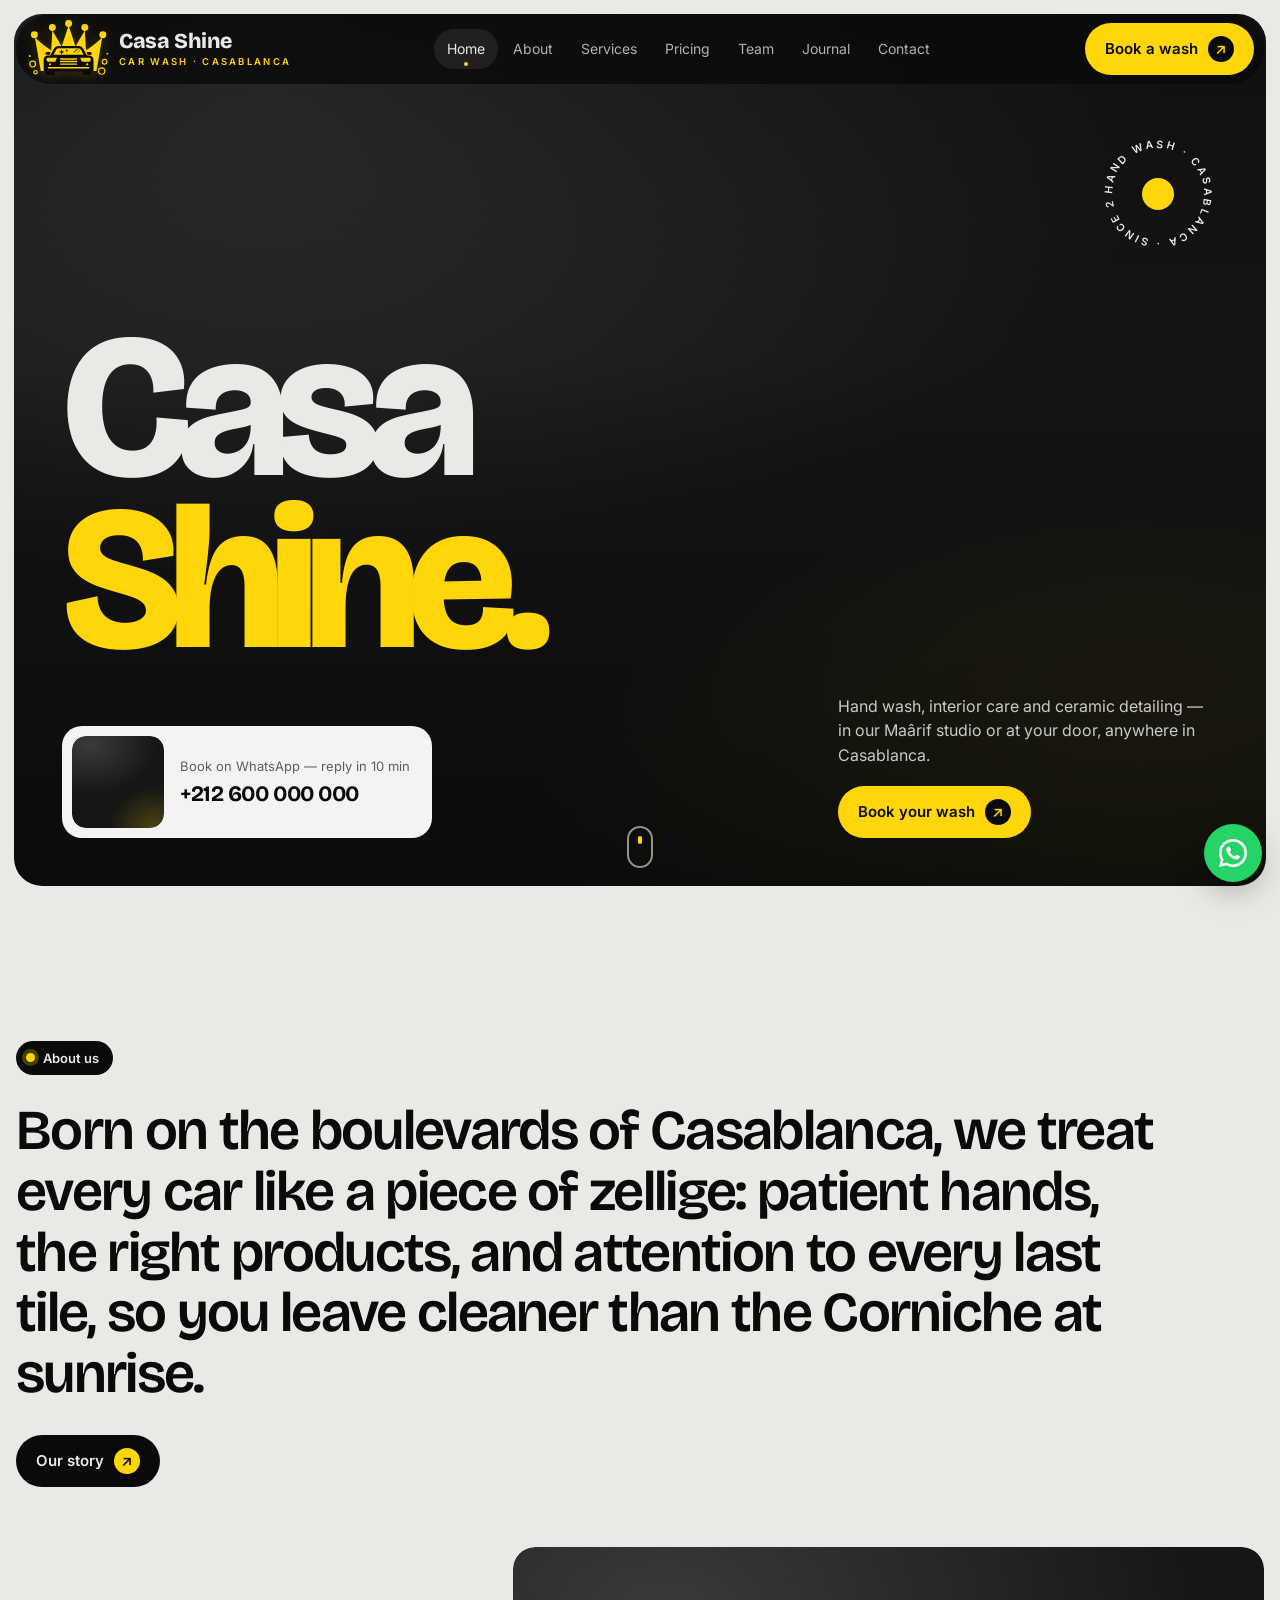
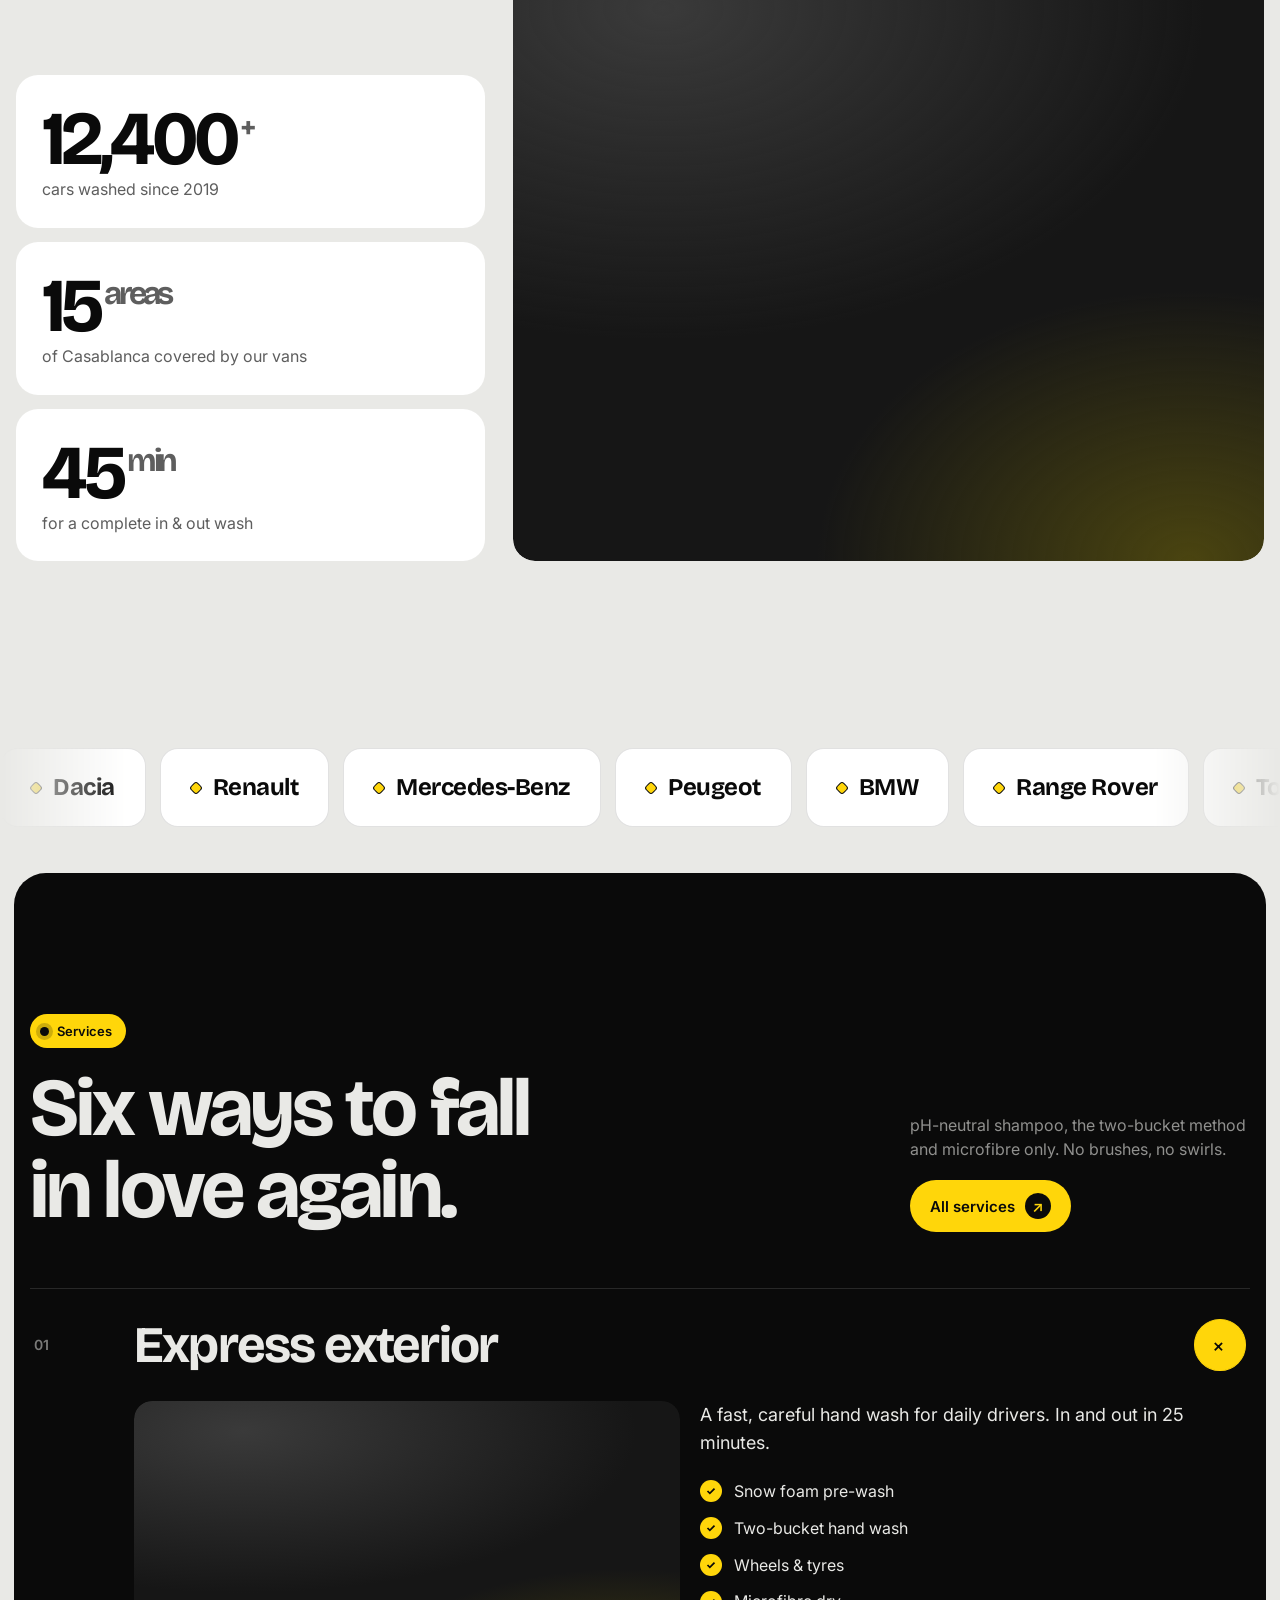
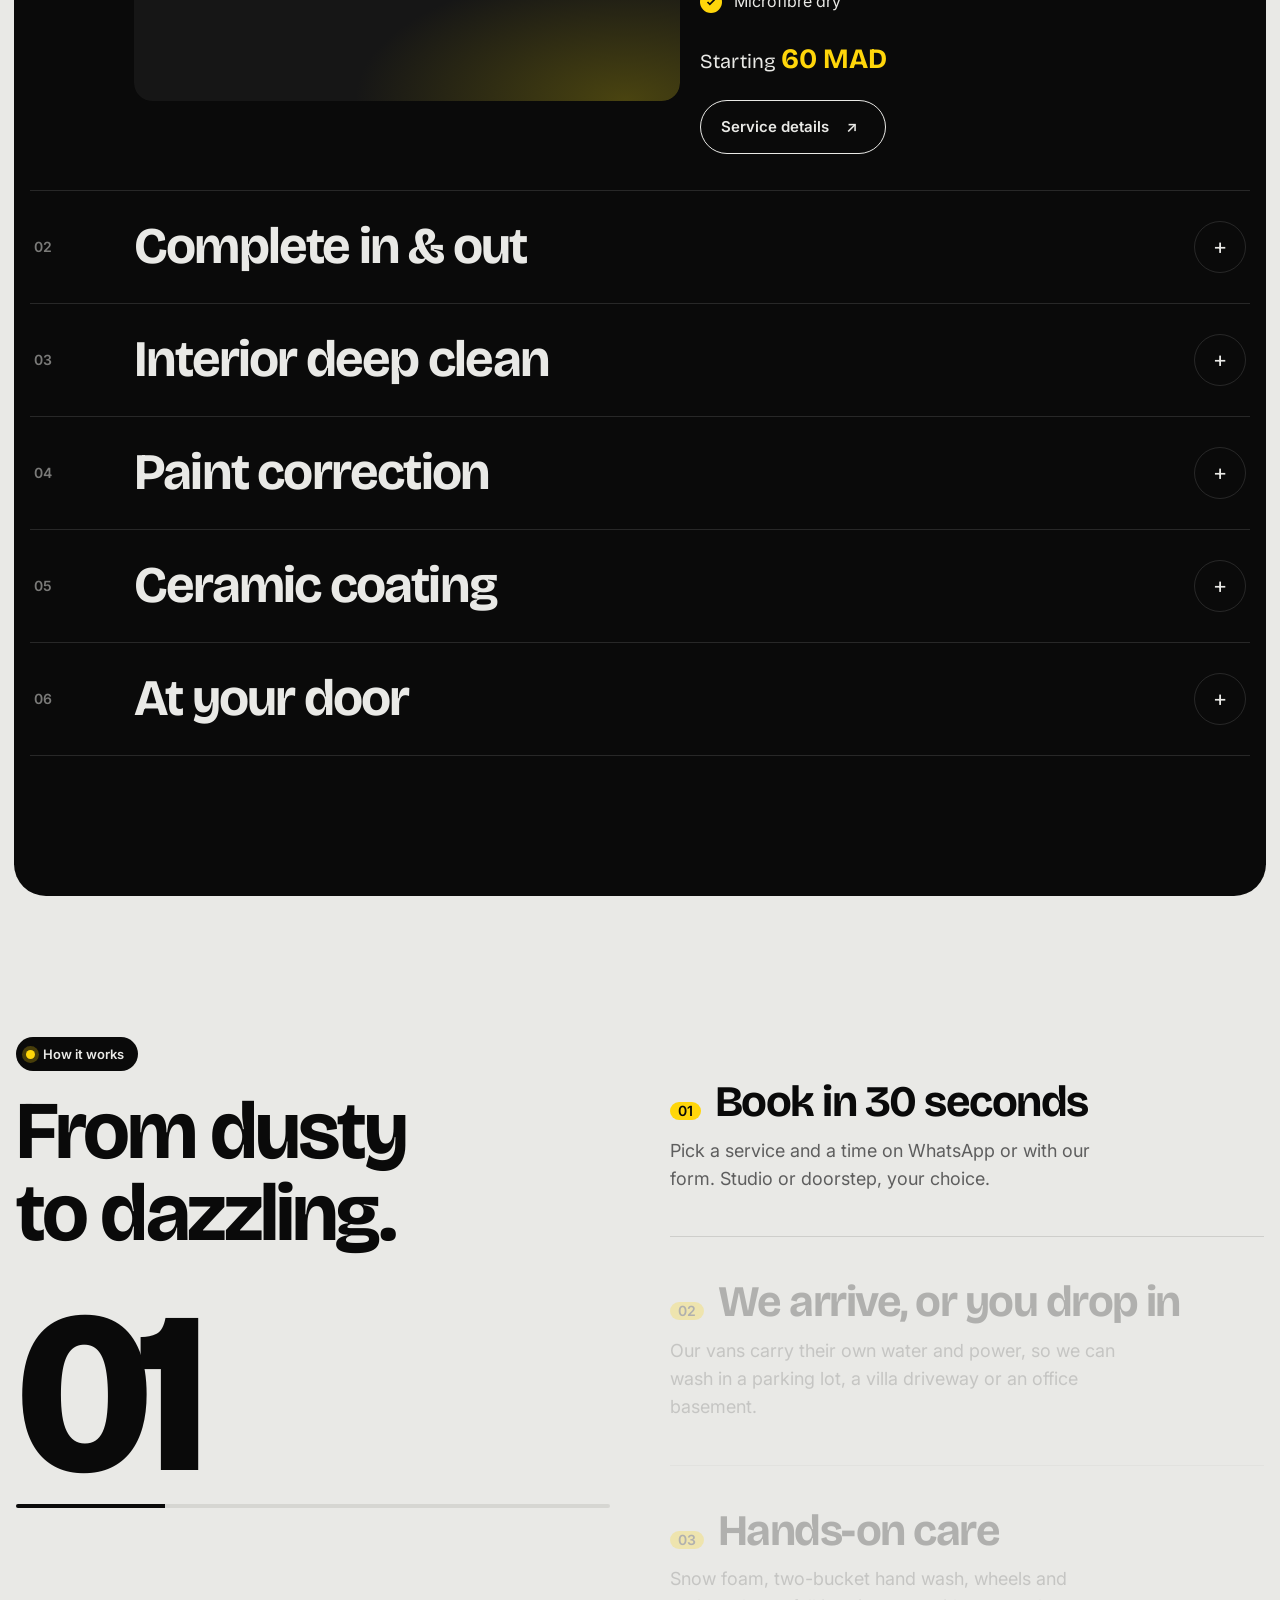
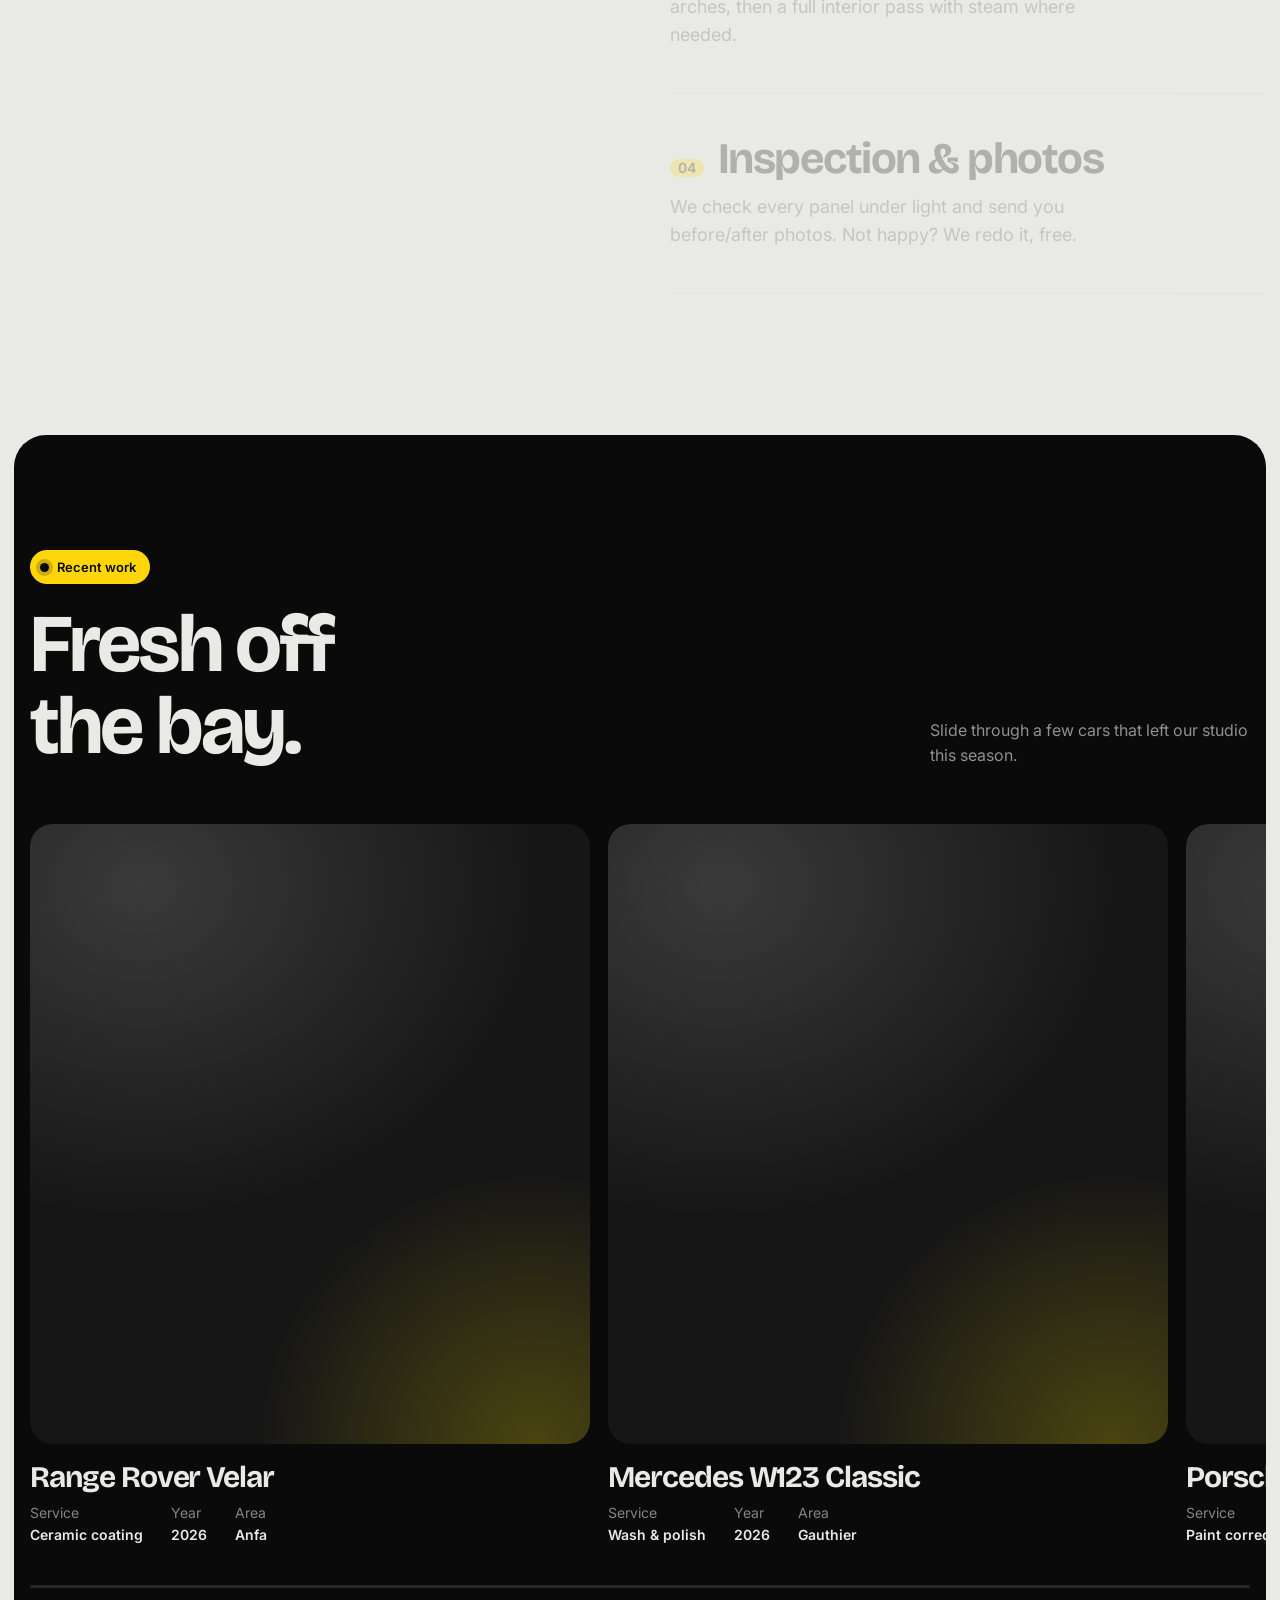
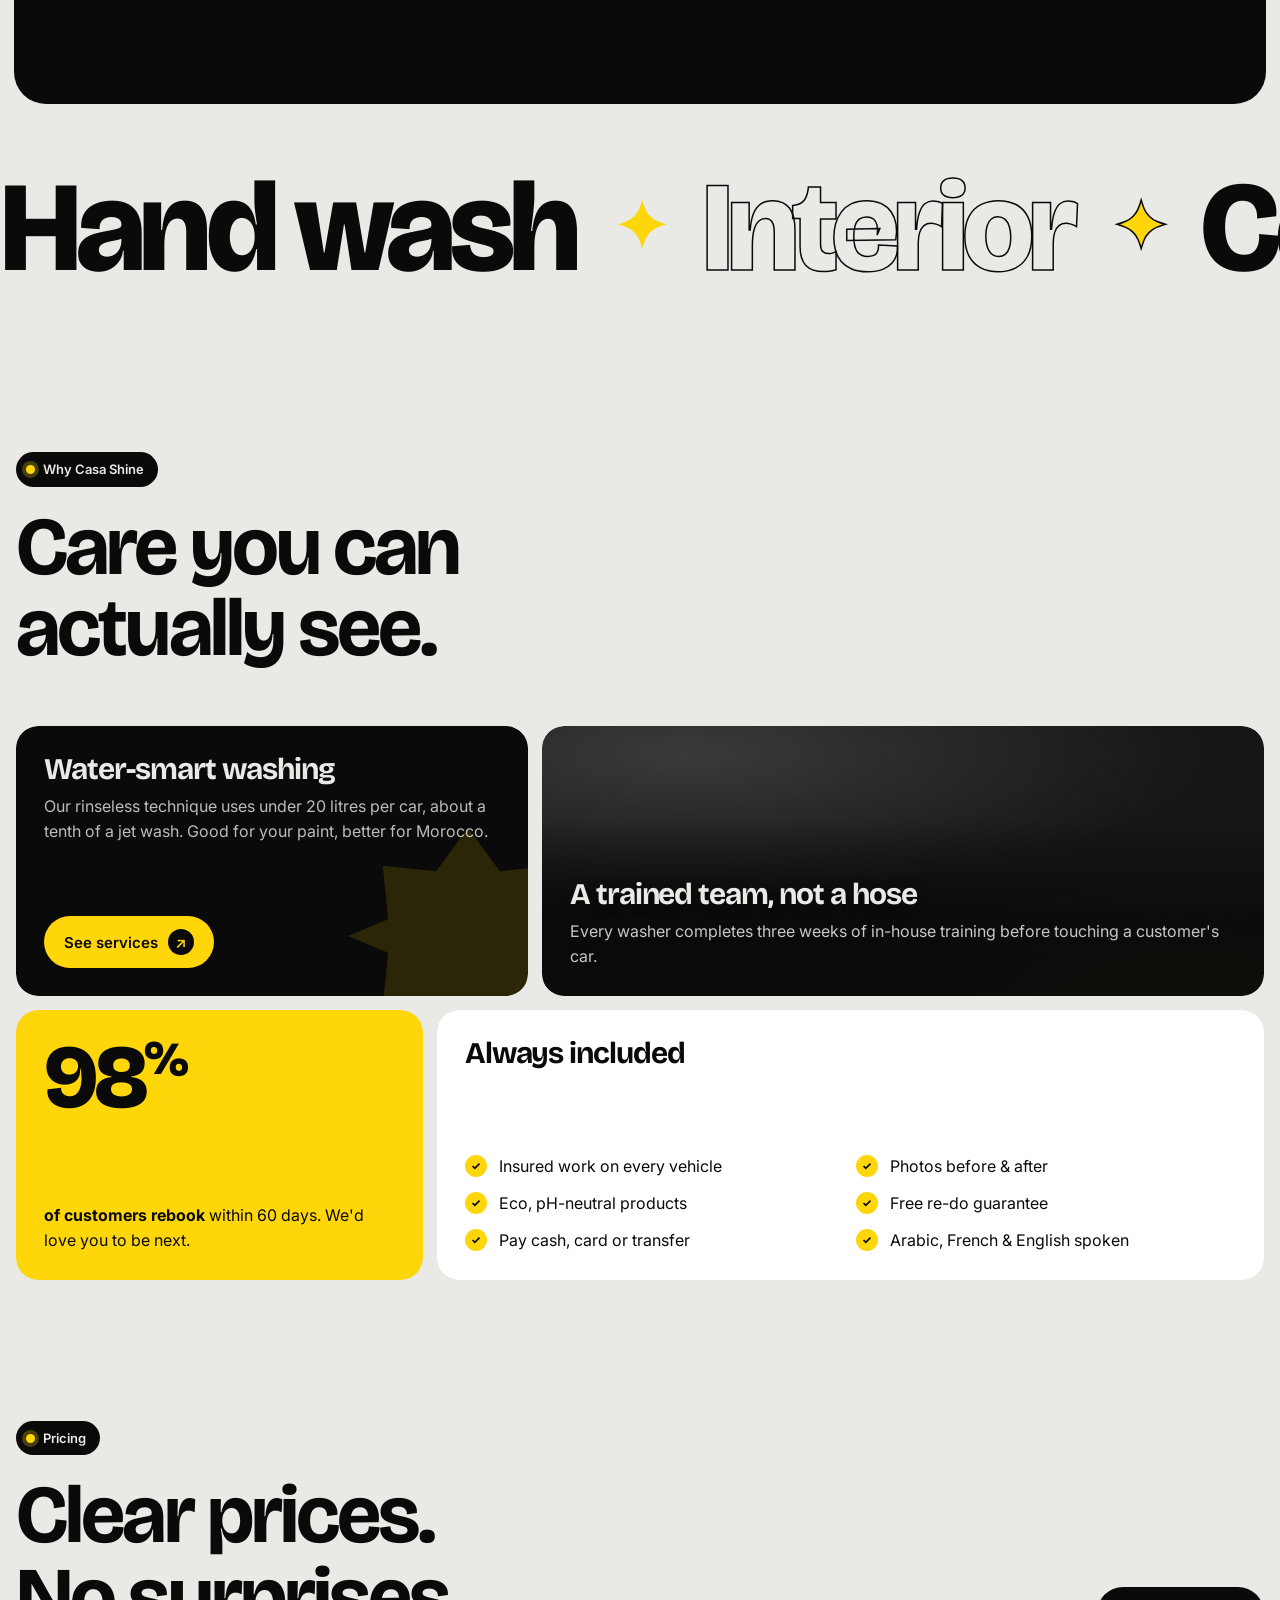
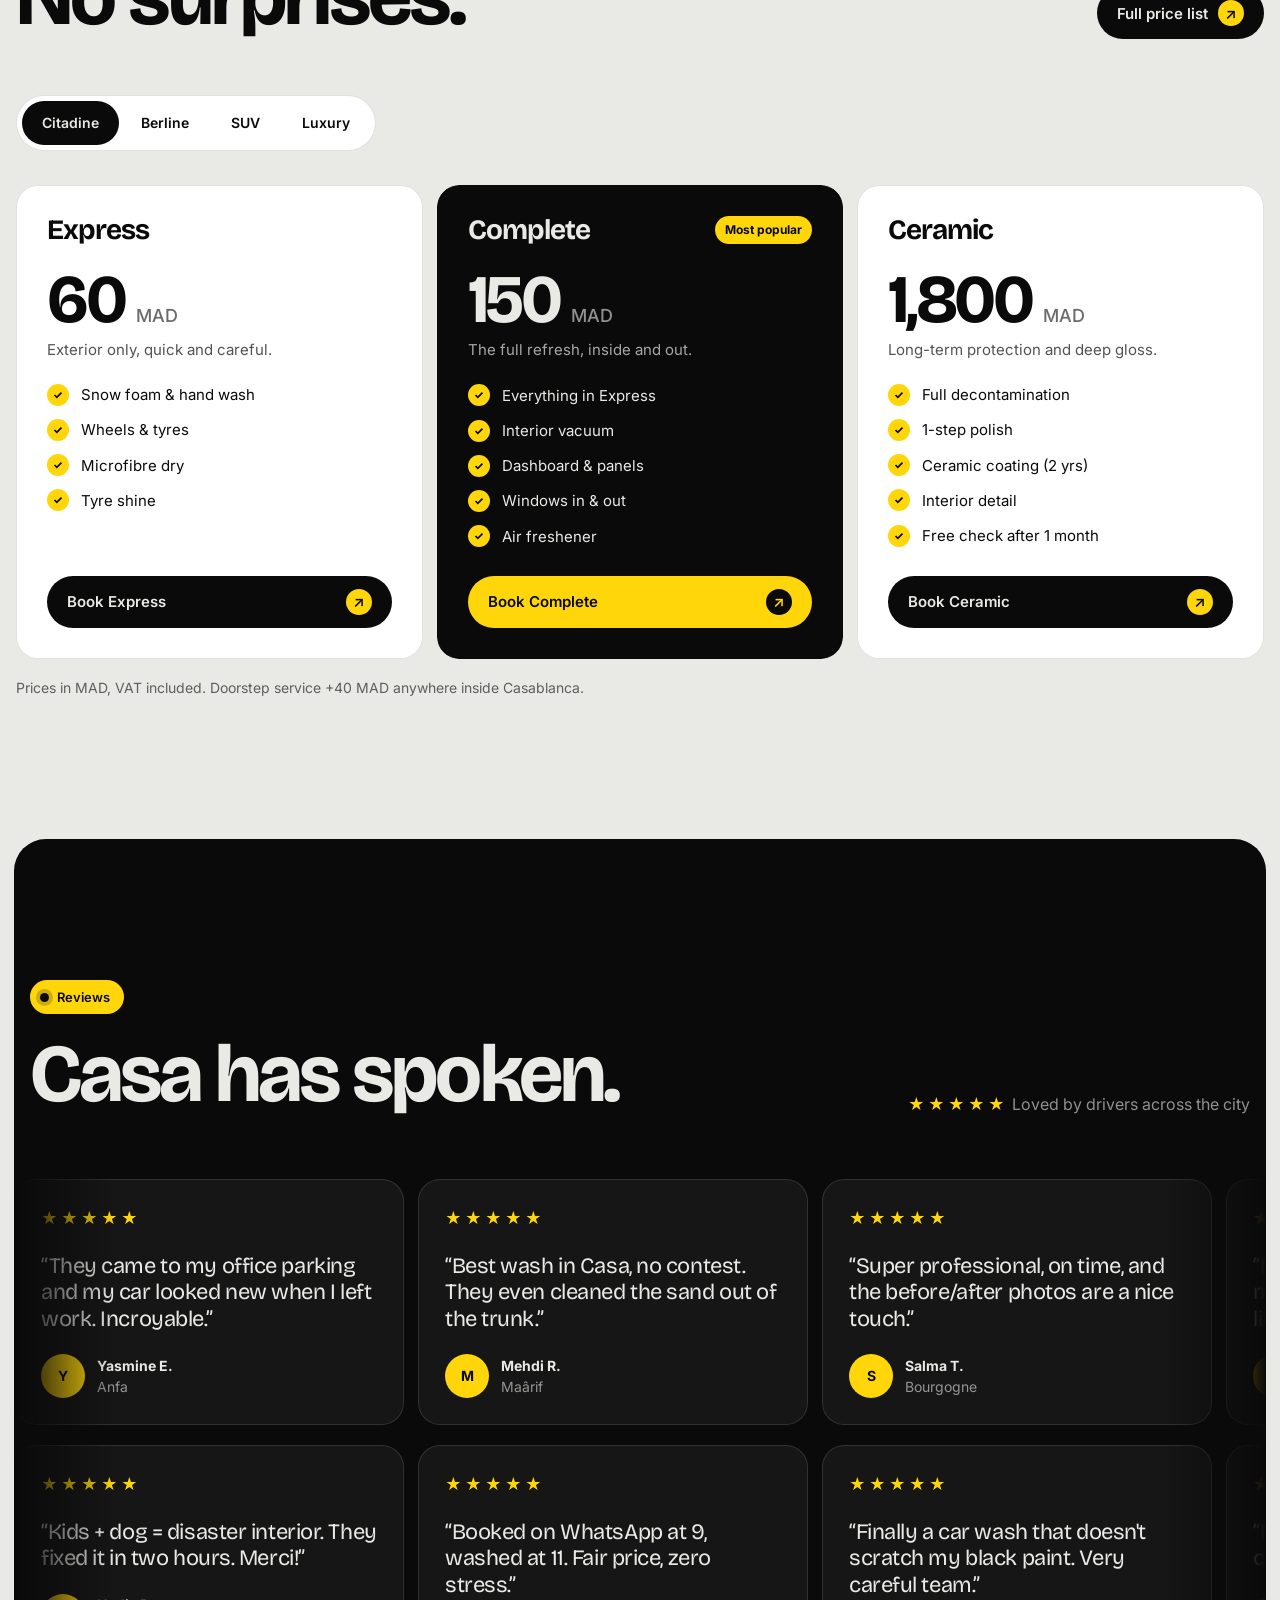
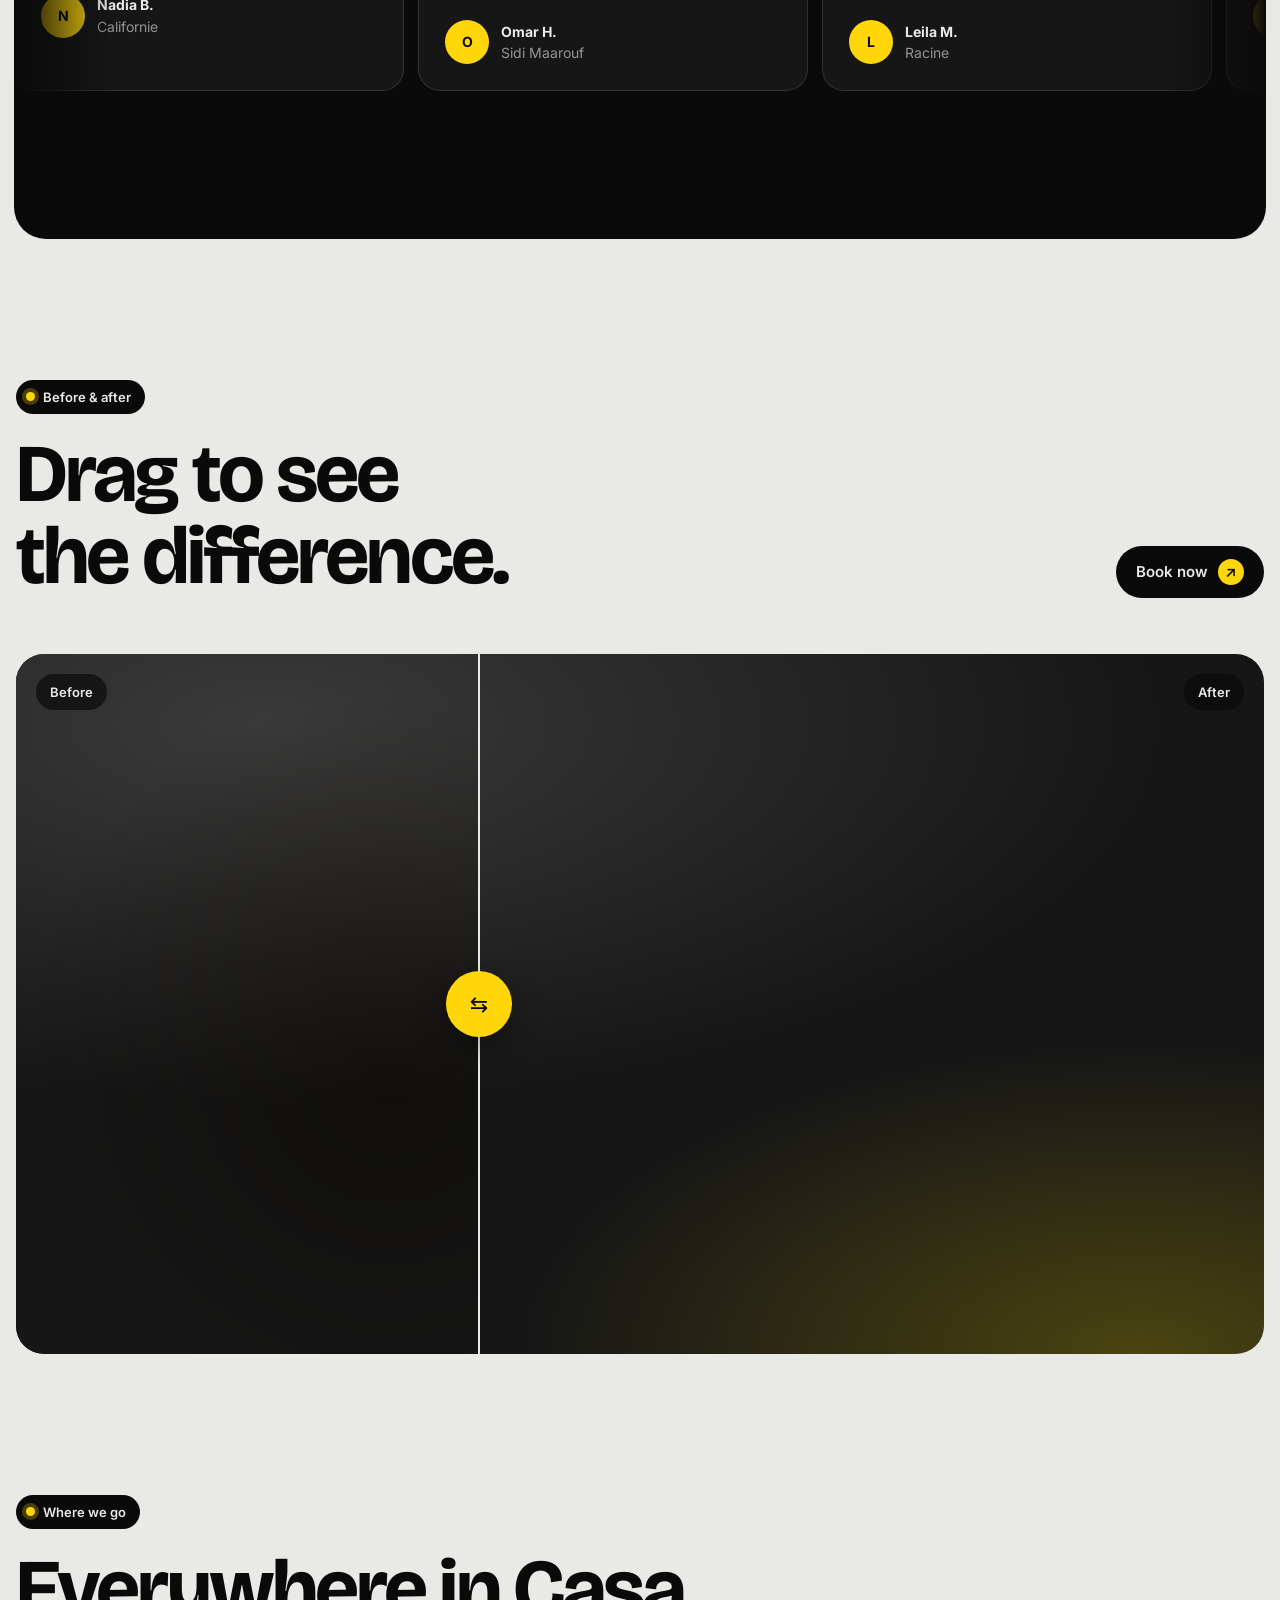
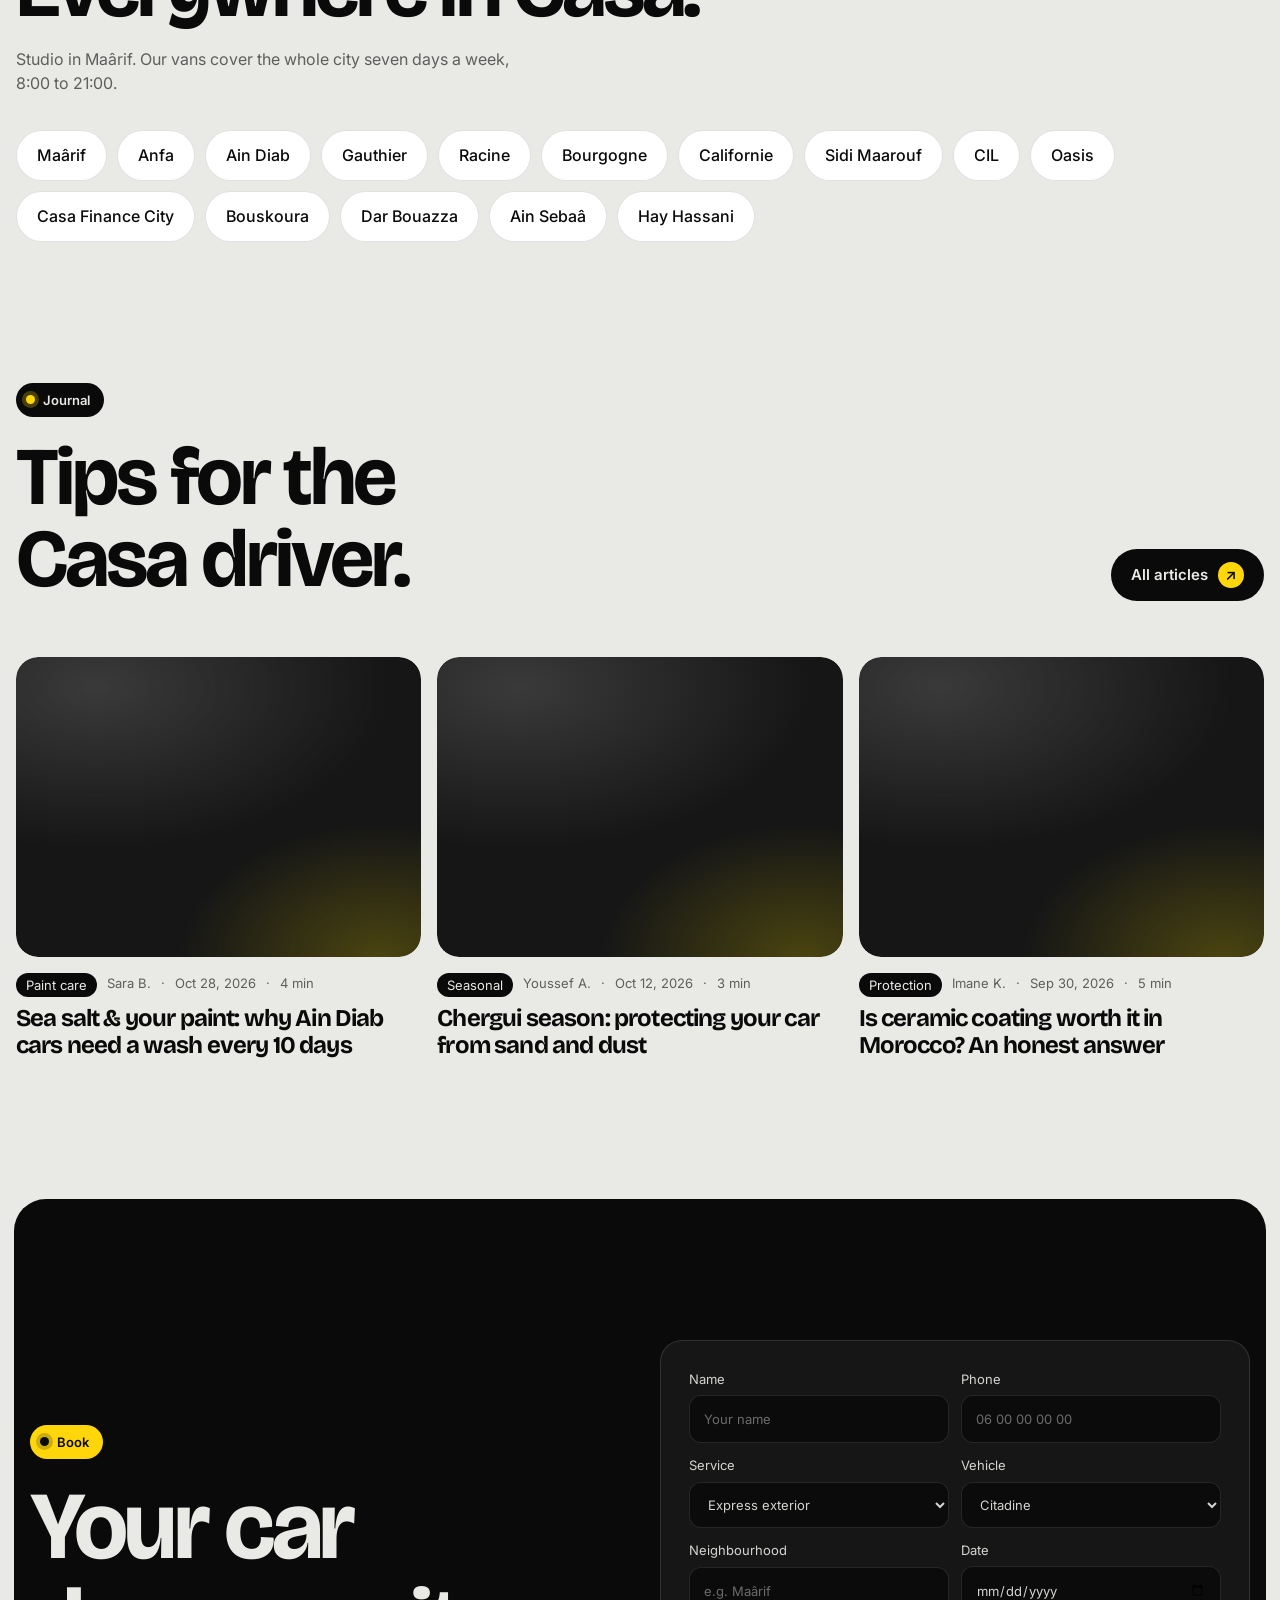
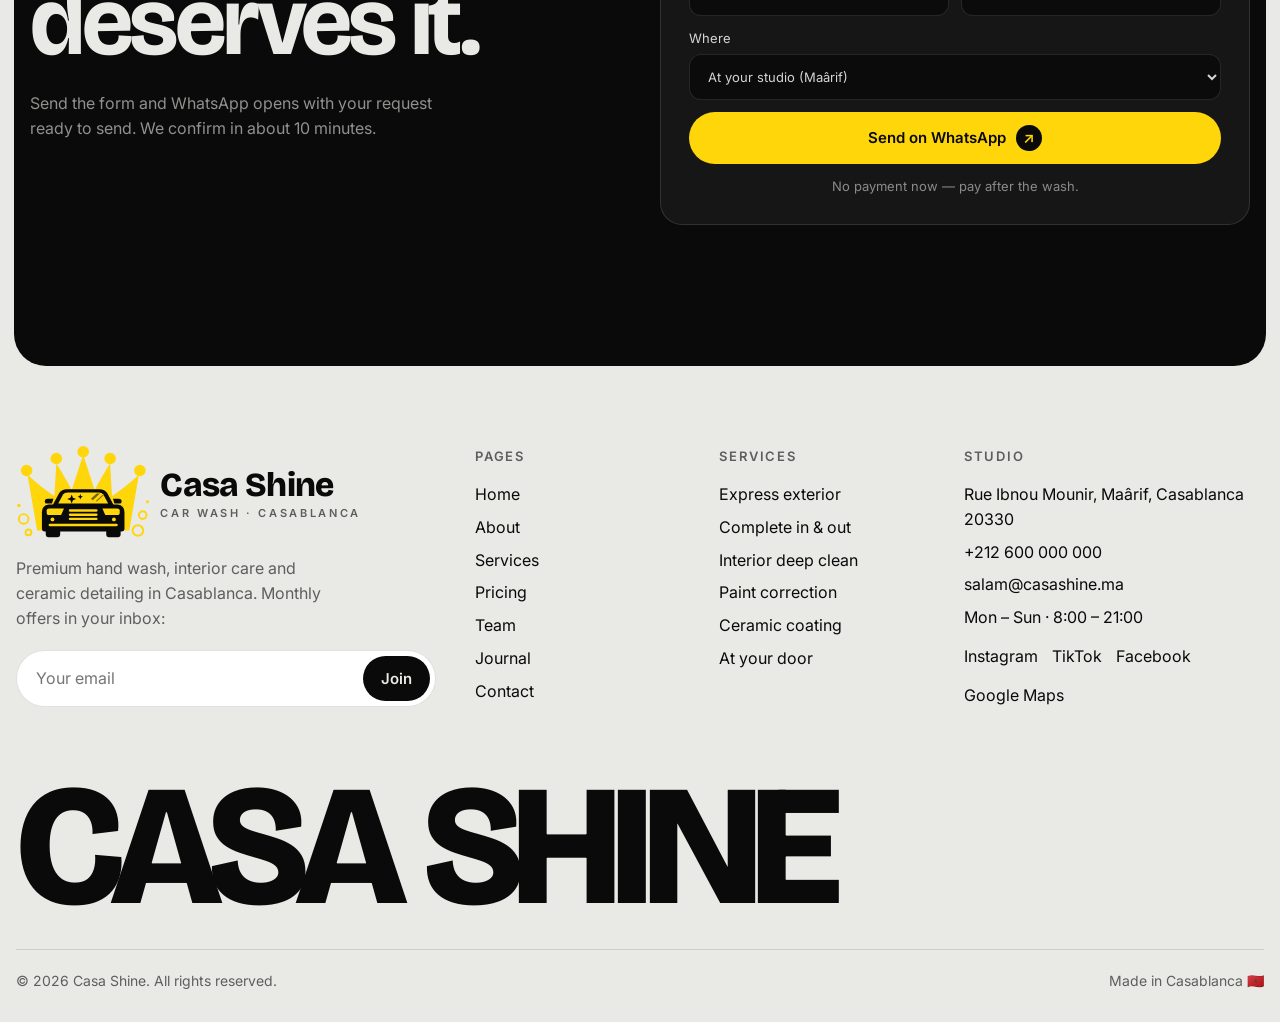
==== commit 0dba9167: "Hero background video (free Pexels footage), tall clip on phones Co-Authored-By: Claude Opus 5.5 <no" ====
--- a/index.html
+++ b/index.html
@@ -19,7 +19,11 @@
 <main>
 <section class="hero">
   <div class="hero-in">
-    <div class="hero-bg ph"><img src="https://images.unsplash.com/photo-1601362840469-51e4d8d58785?auto=format&fit=crop&w=2200&q=80" alt="Car covered in foam during a hand wash"></div>
+    <div class="hero-bg ph"><div class="hero-media">
+      <img src="https://images.unsplash.com/photo-1601362840469-51e4d8d58785?auto=format&fit=crop&w=2200&q=80" alt="Car covered in foam during a hand wash">
+      <!-- free Pexels footage by Tima Miroshnichenko (pexels.com/license) — wide for desktop, tall for phones -->
+      <video class="hero-vid" muted loop playsinline preload="none" aria-hidden="true" data-wide="assets/video/hero-wide.mp4" data-tall="assets/video/hero-tall.mp4"></video>
+    </div></div>
     <svg class="badge-rot" viewBox="0 0 120 120" aria-hidden="true"><defs><path id="c" d="M60 60m-46 0a46 46 0 1 1 92 0a46 46 0 1 1-92 0"/></defs><text><textPath href="#c">Hand wash · Casablanca · Since 2019 ·</textPath></text><circle cx="60" cy="60" r="16" fill="#FFD60A"/></svg>
     <h1 data-split="intro">Casa<br><em>Shine.</em></h1>
     <div class="hero-row">
--- a/assets/css/site.css
+++ b/assets/css/site.css
@@ -48,19 +48,19 @@
 @media (prefers-reduced-motion:reduce){.curtain,#loader{display:none}}
 
 /* ---------- nav ---------- */
-.nav{position:fixed;top:14px;left:50%;transform:translateX(-50%);z-index:50;width:min(1280px,100% - 32px);display:flex;align-items:center;justify-content:space-between;padding:8px 10px 8px 16px;border-radius:999px;background:rgba(10,10,10,.78);backdrop-filter:blur(14px);-webkit-backdrop-filter:blur(14px);color:var(--bg);transition:transform .5s var(--ease)}
+.nav{position:fixed;top:14px;left:50%;transform:translateX(-50%);z-index:50;width:min(1280px,100% - 32px);display:flex;align-items:center;justify-content:space-between;padding:6px 10px 6px 12px;border-radius:999px;background:rgba(10,10,10,.78);backdrop-filter:blur(14px);-webkit-backdrop-filter:blur(14px);color:var(--bg);transition:transform .5s var(--ease)}
 .nav.hide{transform:translate(-50%,-140%)}
 .logo{display:flex;align-items:center;gap:10px;font-family:"Bricolage Grotesque";font-weight:800;font-size:19px;letter-spacing:-.02em}
-.logo svg{height:46px;width:auto;aspect-ratio:120/84;flex:none;filter:drop-shadow(0 2px 6px rgba(255,214,10,.18))}
+.logo svg{height:58px;width:auto;aspect-ratio:140/100;flex:none;filter:drop-shadow(0 2px 6px rgba(255,214,10,.18))}
 .logo .lw{display:flex;flex-direction:column;line-height:1}
-.logo .lw b{font-weight:800;font-size:1em;letter-spacing:-.02em}
+.logo .lw b{font-weight:800;font-size:1.12em;letter-spacing:-.02em}
 .logo .lw small{font-family:Inter,sans-serif;font-weight:600;font-size:9.5px;letter-spacing:.24em;text-transform:uppercase;color:var(--y);margin-top:5px}
 .logo:hover svg{transform:rotate(-6deg) scale(1.06)}
 .logo svg{transition:transform .5s var(--ease)}
 footer .logo{font-size:30px}
-footer .logo svg{height:72px;filter:none}
+footer .logo svg{height:96px;filter:none}
 footer .logo .lw small{color:var(--muted);font-size:11px}
-.curtain .logo svg{height:72px}
+.curtain .logo svg{height:110px}
 .curtain .logo .lw small{font-size:11px}
 .nav ul{display:flex;gap:2px;list-style:none}
 .nav ul a{display:block;padding:9px 13px;border-radius:999px;font-size:14px;opacity:.75;transition:.25s;position:relative}
@@ -106,8 +106,10 @@
 .hero{min-height:100svh;padding:14px;display:flex}
 .hero-in{position:relative;flex:1;border-radius:28px;overflow:hidden;color:var(--bg);display:flex;flex-direction:column;justify-content:flex-end;padding:clamp(20px,4vw,48px)}
 .hero-bg{position:absolute;inset:0}
-.hero-bg img{transform:scale(1.15)}
-.hero-bg::after{content:"";position:absolute;inset:0;background:linear-gradient(180deg,rgba(10,10,10,.4) 0,rgba(10,10,10,.05) 40%,rgba(10,10,10,.88) 100%)}
+.hero-media{position:absolute;inset:0;transform:scale(1.15)}
+.hero-vid{position:absolute;inset:0;width:100%;height:100%;object-fit:cover;opacity:0;transition:opacity 1.2s ease}
+.hero-vid.on{opacity:1}
+.hero-bg::after{content:"";position:absolute;inset:0;z-index:1;background:linear-gradient(180deg,rgba(10,10,10,.5) 0,rgba(10,10,10,.15) 40%,rgba(10,10,10,.9) 100%)}
 .hero h1{position:relative;font-size:clamp(68px,16vw,250px);font-weight:800;letter-spacing:-.065em;line-height:.84;margin-bottom:28px}
 .hero h1 em{font-style:normal;color:var(--y)}
 .hero-row{position:relative;display:flex;gap:18px;justify-content:space-between;align-items:flex-end;flex-wrap:wrap}
@@ -450,7 +452,7 @@
   .hprog{display:none}
 }
 @media (max-width:640px){
-  .logo svg{height:40px}
+  .logo svg{height:46px}
   .logo .lw small{font-size:8.5px;letter-spacing:.2em}
   .plans,.posts,.cards,.team,.values,.addons{grid-template-columns:1fr}
   .svc-h{grid-template-columns:36px 1fr auto;gap:12px}
